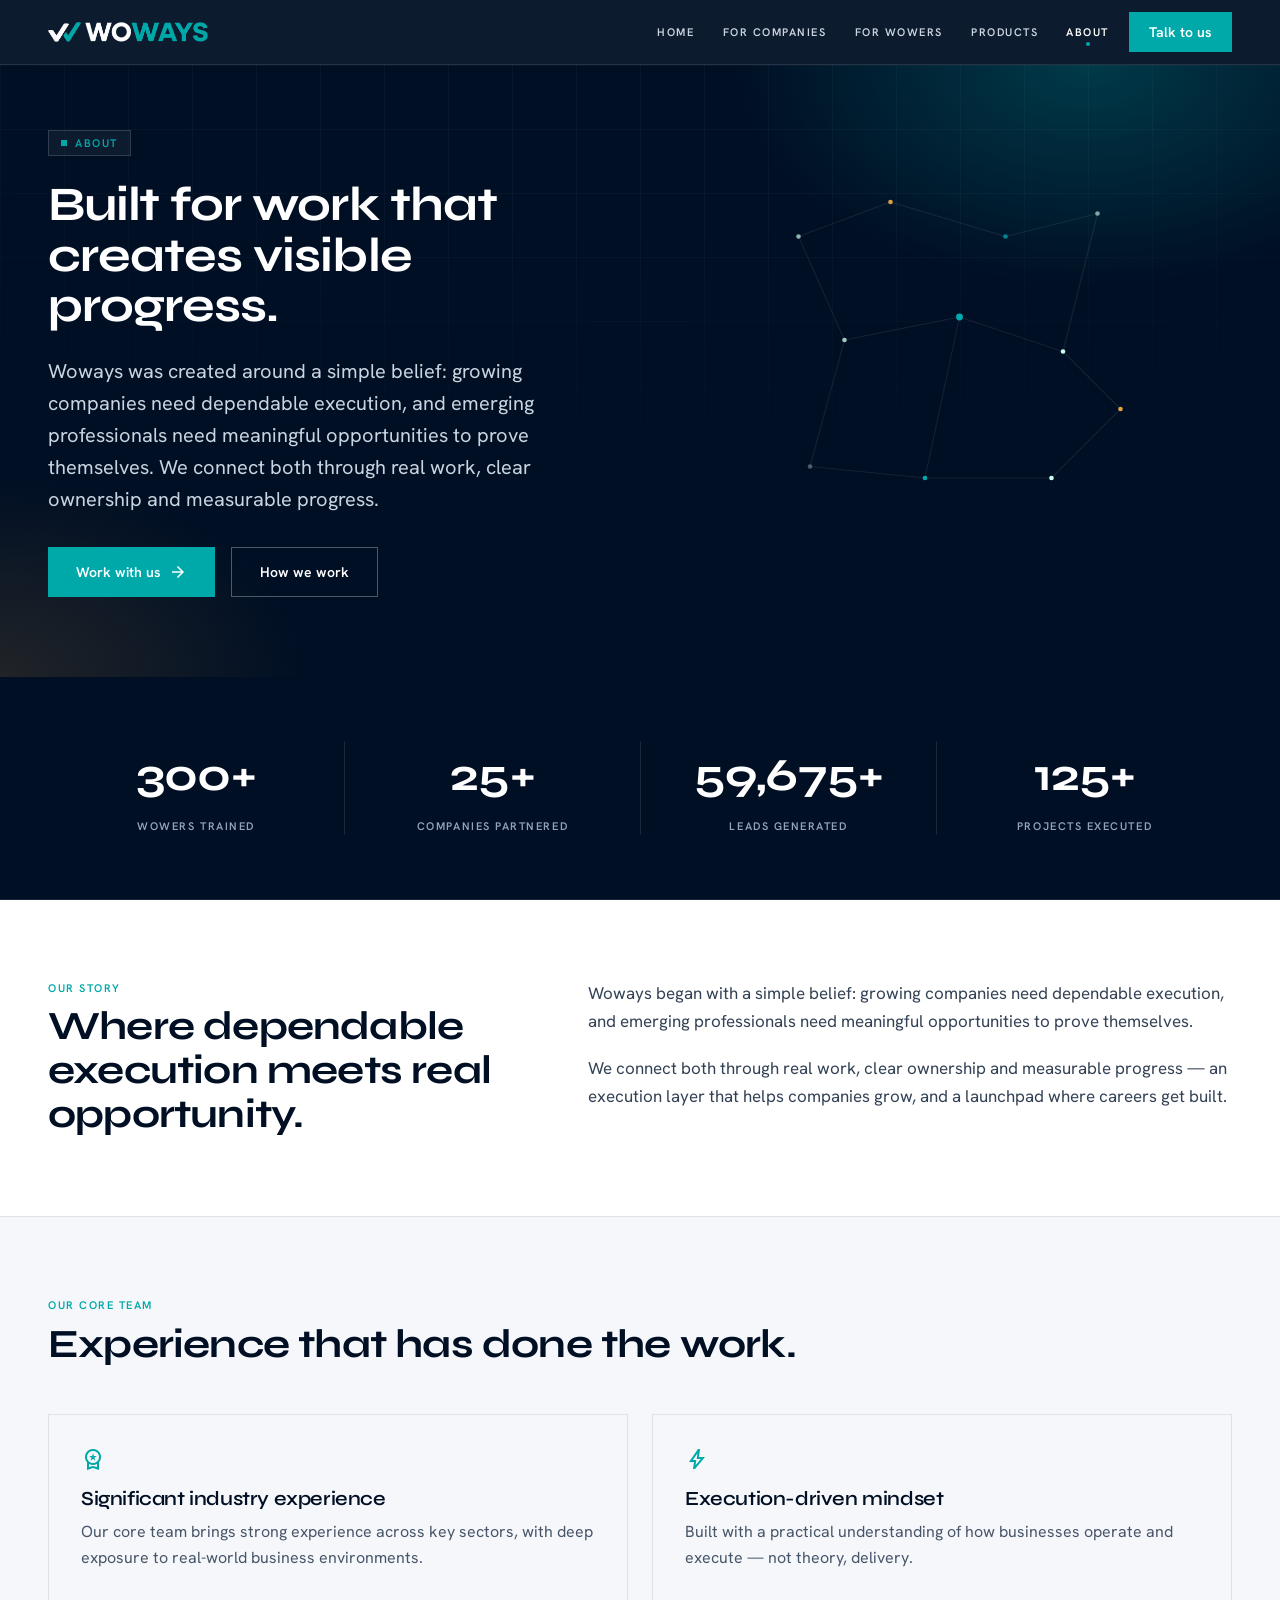
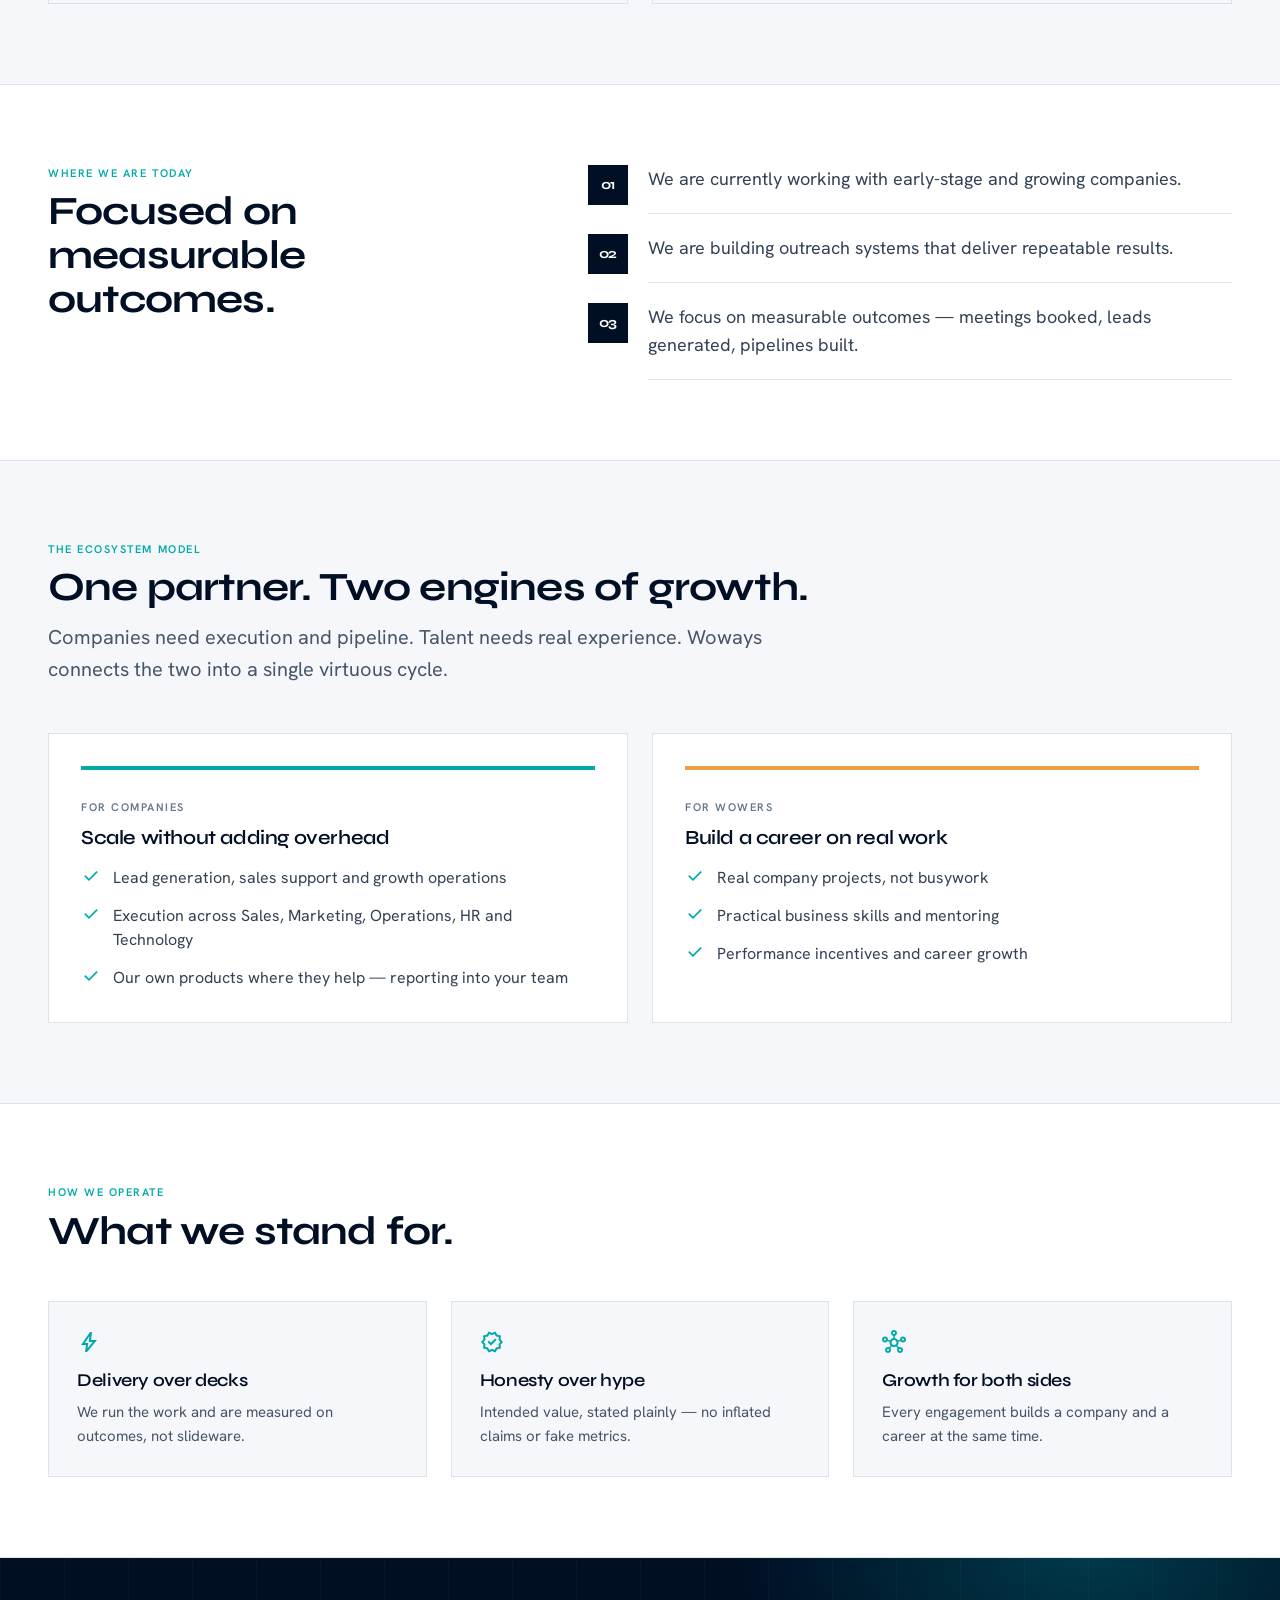
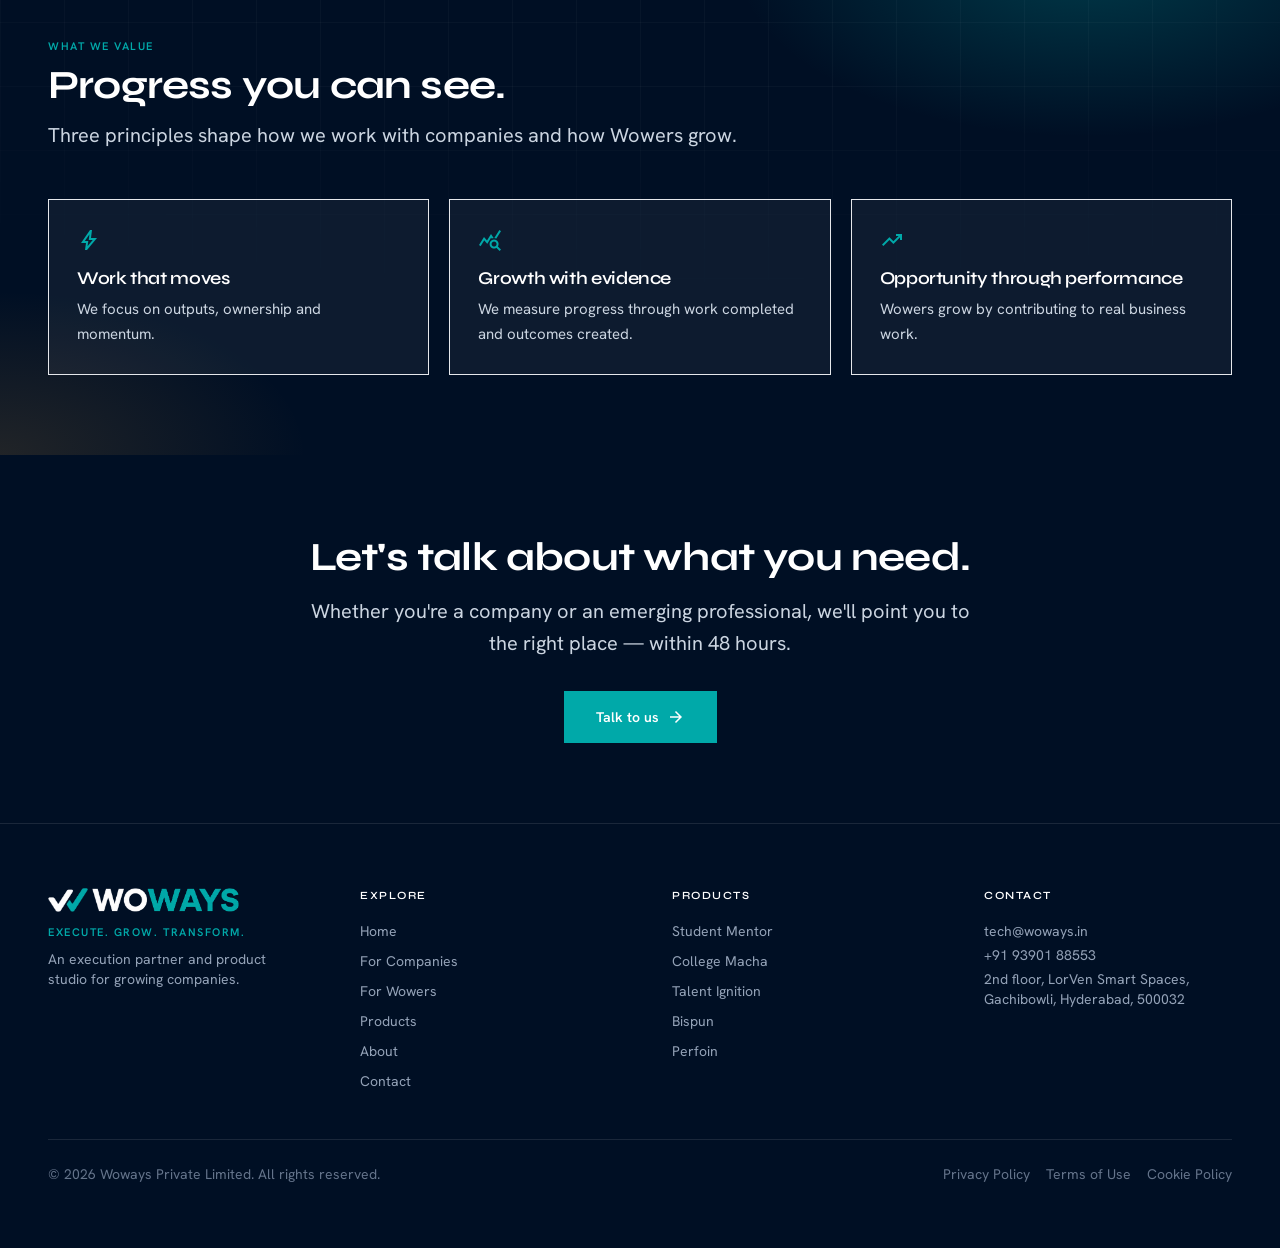
==== about.html @ ff5c5724 "Unique per-page hero visuals (GenZrix-inspired, Woways colors) Distinct abstract animated SVGs per p" ====
<!DOCTYPE html>
<html class="scroll-smooth" lang="en"><head>
<meta charset="utf-8"/>
<meta content="width=device-width, initial-scale=1.0" name="viewport"/>
<title>Woways — About</title>
<link rel="icon" href="favicon.ico" sizes="any"/>
<link rel="icon" type="image/png" sizes="32x32" href="favicon-32.png"/>
<link rel="icon" type="image/png" sizes="16x16" href="favicon-16.png"/>
<link rel="apple-touch-icon" href="apple-touch-icon.png"/>
<link href="https://fonts.googleapis.com" rel="preconnect"/>
<link crossorigin="" href="https://fonts.gstatic.com" rel="preconnect"/>
<link href="https://fonts.googleapis.com/css2?family=Hanken+Grotesk:ital,wght@0,300;0,400;0,500;0,600;0,700;1,400&family=Syne:wght@500;600;700;800&display=swap" rel="stylesheet"/>
<link href="https://fonts.googleapis.com/css2?family=Material+Symbols+Outlined:wght,FILL@100..700,0..1&display=swap" rel="stylesheet"/>
<link rel="stylesheet" href="styles.css"/>
<style>
 .material-symbols-outlined{font-variation-settings:'FILL' 0,'wght' 400,'GRAD' 0,'opsz' 24;display:inline-block;vertical-align:middle;line-height:1}
 body{font-family:"Hanken Grotesk",sans-serif;overflow-x:hidden}
 img{max-width:100%;height:auto}
 header img,footer img{max-height:2.5rem;width:auto}
 h1,h2,h3,h4,.font-display{font-family:"Syne",sans-serif;letter-spacing:-0.02em}
 .hd1{font-size:clamp(32px,4.6vw,48px);line-height:1.05;font-weight:700}
 .hd2{font-size:clamp(26px,3.6vw,40px);line-height:1.1;font-weight:700}
 .hd3{font-size:22px;line-height:1.2;font-weight:600}
 .lead{font-size:clamp(17px,2.2vw,20px);line-height:1.6}
 .cap{font-size:11px;font-weight:600;letter-spacing:.14em;text-transform:uppercase}
 :focus-visible{outline:2.5px solid #00A9A9;outline-offset:3px}
 .skip{position:absolute;left:-9999px;top:0;background:#00A9A9;color:#02201E;padding:10px 16px;font-weight:600;z-index:200}
 .skip:focus{left:0}
 /* page transition */
 @keyframes pageIn{from{opacity:0;transform:translateY(12px)}to{opacity:1;transform:none}}
 main#main{animation:pageIn .55s cubic-bezier(.2,.7,.2,1) both}
 body.is-leaving{opacity:0;transform:translateY(-8px);transition:opacity .26s ease,transform .26s ease}
 @media (prefers-reduced-motion:reduce){main#main{animation:none}body.is-leaving{opacity:1!important;transform:none!important;transition:none}}
 /* animations */
 .js-anim .reveal{opacity:0;transform:translateY(22px);transition:opacity .7s cubic-bezier(.2,.7,.2,1),transform .7s cubic-bezier(.2,.7,.2,1)}
 .js-anim .reveal.in{opacity:1;transform:none}
 .js-anim .stagger.in>*{opacity:0;transform:translateY(18px);animation:rise .6s cubic-bezier(.2,.7,.2,1) forwards}
 .js-anim .stagger.in>*:nth-child(2){animation-delay:.08s}.js-anim .stagger.in>*:nth-child(3){animation-delay:.16s}
 .js-anim .stagger.in>*:nth-child(4){animation-delay:.24s}.js-anim .stagger.in>*:nth-child(5){animation-delay:.32s}
 @keyframes rise{to{opacity:1;transform:none}}
 .herofade{opacity:0;transform:translateY(16px);animation:rise .8s cubic-bezier(.2,.7,.2,1) .05s forwards}
 .card-lift{transition:transform .2s ease,box-shadow .2s ease,border-color .2s ease}
 .card-lift:hover{transform:translateY(-4px);box-shadow:0 24px 50px -30px rgba(0,15,36,.5)}
 .arrow-move{transition:transform .16s ease}
 .grp:hover .arrow-move{transform:translateX(4px)}
 @media (prefers-reduced-motion:reduce){.reveal,.stagger>*,.herofade{opacity:1!important;transform:none!important;animation:none!important}.mascot-float{animation:none!important}}
 .mascot-float{animation:bob 4.2s ease-in-out infinite}
 @keyframes bob{0%,100%{transform:translateY(0)}50%{transform:translateY(-10px)}}
 @keyframes floaty{0%,100%{transform:translateY(0)}50%{transform:translateY(-14px)}}
 .floaty{animation:floaty 6s ease-in-out infinite}
 @media (prefers-reduced-motion:reduce){.floaty{animation:none!important}}
 .glow{background:radial-gradient(46% 60% at 85% 0%,rgba(0,169,169,.28),transparent 60%),radial-gradient(40% 55% at 0% 100%,rgba(232,163,61,.14),transparent 60%)}
 .gridlines{background-image:linear-gradient(rgba(255,255,255,.05) 1px,transparent 1px),linear-gradient(90deg,rgba(255,255,255,.05) 1px,transparent 1px);background-size:64px 64px;-webkit-mask:radial-gradient(120% 90% at 50% 0%,#000 30%,transparent 78%);mask:radial-gradient(120% 90% at 50% 0%,#000 30%,transparent 78%)}
</style>
</head><body class="bg-paperBg text-brandNavy antialiased"><a href="#main" class="skip">Skip to content</a><header class="sticky top-0 z-50 bg-brandNavy/95 backdrop-blur border-b border-white/10"><div class="max-w-[1440px] mx-auto px-6 lg:px-12 h-16 flex items-center justify-between"><a href="/" aria-label="Woways — Execute, Grow, Transform" class="flex items-center gap-1 shrink-0"><img src="logo-icon.png" alt="" class="h-5 w-auto"/><img src="logo-word.png" alt="Woways" class="h-5 w-auto"/></a><div class="flex items-center gap-5"><nav class="hidden md:flex items-center gap-5 lg:gap-7" aria-label="Primary"><a class="cap text-slate-300 hover:text-white transition-colors" href="/">Home</a><a class="cap text-slate-300 hover:text-white transition-colors" href="companies">For Companies</a><a class="cap text-slate-300 hover:text-white transition-colors" href="wowers">For Wowers</a><a class="cap text-slate-300 hover:text-white transition-colors" href="products">Products</a><a class="cap text-white transition-colors relative" href="about" aria-current="page">About<span class="absolute -bottom-1.5 left-1/2 -translate-x-1/2 w-1 h-1 rounded-full bg-brandTeal"></span></a></nav><a class="hidden sm:inline-flex items-center bg-brandTeal hover:bg-brandTealDark text-white text-sm font-semibold px-5 py-2.5 transition-colors" href="contact">Talk to us</a><button id="mbtn" class="md:hidden text-white p-2" aria-label="Open menu" aria-expanded="false"><span class="material-symbols-outlined">menu</span></button></div></div><div id="mmenu" class="hidden md:hidden bg-brandNavy border-t border-white/10"><a class="block px-6 py-3 text-slate-200 border-t border-white/10 font-display font-semibold" href="/">Home</a><a class="block px-6 py-3 text-slate-200 border-t border-white/10 font-display font-semibold" href="companies">For Companies</a><a class="block px-6 py-3 text-slate-200 border-t border-white/10 font-display font-semibold" href="wowers">For Wowers</a><a class="block px-6 py-3 text-slate-200 border-t border-white/10 font-display font-semibold" href="products">Products</a><a class="block px-6 py-3 text-slate-200 border-t border-white/10 font-display font-semibold" href="about">About</a><div class="p-4 border-t border-white/10"><a class="block text-center bg-brandTeal hover:bg-brandTealDark text-white text-sm font-semibold px-6 py-3 transition-colors" href="contact">Talk to us</a></div></div></header><main id="main" tabindex="-1"><section class="relative bg-brandNavy text-white overflow-hidden"><div class="absolute inset-0 glow pointer-events-none"></div><div class="absolute inset-0 gridlines opacity-60 pointer-events-none"></div><div class="relative max-w-[1440px] mx-auto px-6 lg:px-12 pt-12 lg:pt-16 pb-14 lg:pb-20 grid lg:grid-cols-2 gap-12 items-center"><div class="max-w-2xl herofade"><div class="inline-flex items-center gap-2 px-3 py-1 bg-white/5 border border-white/15 text-brandTeal cap mb-6"><span class="w-1.5 h-1.5 bg-brandTeal inline-block"></span> About</div><h1 class="hd1 text-white mb-6">Built for work that creates visible progress.</h1><p class="lead text-slate-300 mb-8">Woways was created around a simple belief: growing companies need dependable execution, and emerging professionals need meaningful opportunities to prove themselves. We connect both through real work, clear ownership and measurable progress.</p><div class="flex flex-wrap gap-4"><a class="bg-brandTeal hover:bg-brandTealDark text-white text-sm font-semibold px-7 py-3.5 transition-colors inline-flex items-center gap-2" href="contact">Work with us <span class="material-symbols-outlined text-[18px]" aria-hidden="true">arrow_forward</span></a><a class="border border-white/30 hover:border-white hover:bg-white/5 text-white text-sm font-semibold px-7 py-3.5 transition-colors" href="#ecosystem">How we work</a></div></div><div class="hidden lg:flex items-center justify-center herofade" style="animation-delay:.18s"><svg viewBox="0 0 400 400" class="w-full max-w-[460px] mx-auto" role="img" aria-label="A connected ecosystem"><defs><filter id="vg" x="-50%" y="-50%" width="200%" height="200%"><feGaussianBlur stdDeviation="6" result="b"/><feMerge><feMergeNode in="b"/><feMergeNode in="SourceGraphic"/></feMerge></filter><radialGradient id="vc" cx="50%" cy="50%" r="50%"><stop offset="0%" stop-color="#00A9A9" stop-opacity=".9"/><stop offset="100%" stop-color="#00A9A9" stop-opacity="0"/></radialGradient></defs><line x1="70" y1="90" x2="150" y2="60" stroke="rgba(255,255,255,.08)" stroke-width="1"/><line x1="150" y1="60" x2="250" y2="90" stroke="rgba(255,255,255,.08)" stroke-width="1"/><line x1="250" y1="90" x2="330" y2="70" stroke="rgba(255,255,255,.08)" stroke-width="1"/><line x1="70" y1="90" x2="110" y2="180" stroke="rgba(255,255,255,.08)" stroke-width="1"/><line x1="110" y1="180" x2="210" y2="160" stroke="rgba(255,255,255,.08)" stroke-width="1"/><line x1="210" y1="160" x2="300" y2="190" stroke="rgba(255,255,255,.08)" stroke-width="1"/><line x1="300" y1="190" x2="330" y2="70" stroke="rgba(255,255,255,.08)" stroke-width="1"/><line x1="110" y1="180" x2="80" y2="290" stroke="rgba(255,255,255,.08)" stroke-width="1"/><line x1="80" y1="290" x2="180" y2="300" stroke="rgba(255,255,255,.08)" stroke-width="1"/><line x1="180" y1="300" x2="290" y2="300" stroke="rgba(255,255,255,.08)" stroke-width="1"/><line x1="290" y1="300" x2="350" y2="240" stroke="rgba(255,255,255,.08)" stroke-width="1"/><line x1="210" y1="160" x2="180" y2="300" stroke="rgba(255,255,255,.08)" stroke-width="1"/><line x1="300" y1="190" x2="350" y2="240" stroke="rgba(255,255,255,.08)" stroke-width="1"/><circle cx="70" cy="90" r="2" fill="#cfe"><animate attributeName="opacity" values=".3;1;.3" dur="3s" begin="0.0s" repeatCount="indefinite"/></circle><circle cx="150" cy="60" r="2" fill="#E8A33D"><animate attributeName="opacity" values=".3;1;.3" dur="4s" begin="0.3s" repeatCount="indefinite"/></circle><circle cx="250" cy="90" r="2" fill="#00A9A9"><animate attributeName="opacity" values=".3;1;.3" dur="5s" begin="0.6s" repeatCount="indefinite"/></circle><circle cx="330" cy="70" r="2" fill="#cfe"><animate attributeName="opacity" values=".3;1;.3" dur="6s" begin="0.8999999999999999s" repeatCount="indefinite"/></circle><circle cx="110" cy="180" r="2" fill="#cfe"><animate attributeName="opacity" values=".3;1;.3" dur="3s" begin="1.2s" repeatCount="indefinite"/></circle><circle cx="210" cy="160" r="3" fill="#00A9A9"><animate attributeName="opacity" values=".3;1;.3" dur="4s" begin="1.5s" repeatCount="indefinite"/></circle><circle cx="300" cy="190" r="2" fill="#cfe"><animate attributeName="opacity" values=".3;1;.3" dur="5s" begin="1.7999999999999998s" repeatCount="indefinite"/></circle><circle cx="80" cy="290" r="2" fill="#cfe"><animate attributeName="opacity" values=".3;1;.3" dur="6s" begin="2.1s" repeatCount="indefinite"/></circle><circle cx="180" cy="300" r="2" fill="#00A9A9"><animate attributeName="opacity" values=".3;1;.3" dur="3s" begin="2.4s" repeatCount="indefinite"/></circle><circle cx="290" cy="300" r="2" fill="#cfe"><animate attributeName="opacity" values=".3;1;.3" dur="4s" begin="2.6999999999999997s" repeatCount="indefinite"/></circle><circle cx="350" cy="240" r="2" fill="#E8A33D"><animate attributeName="opacity" values=".3;1;.3" dur="5s" begin="3.0s" repeatCount="indefinite"/></circle></svg></div></div></section><section class="bg-brandNavy py-14 lg:py-16 border-b border-white/10"><div class="max-w-[1440px] mx-auto px-6 lg:px-12"><div class="grid grid-cols-2 md:grid-cols-4 gap-y-8 reveal"><div class="text-center px-2 "><div class="font-display font-bold text-white" style="font-size:clamp(30px,4.6vw,46px);letter-spacing:-0.02em"><span class="countup" data-to="300">300</span>+</div><div class="cap text-slate-400 mt-2">Wowers trained</div></div><div class="text-center px-2 md:border-l md:border-white/10"><div class="font-display font-bold text-white" style="font-size:clamp(30px,4.6vw,46px);letter-spacing:-0.02em"><span class="countup" data-to="25">25</span>+</div><div class="cap text-slate-400 mt-2">Companies partnered</div></div><div class="text-center px-2 md:border-l md:border-white/10"><div class="font-display font-bold text-white" style="font-size:clamp(30px,4.6vw,46px);letter-spacing:-0.02em"><span class="countup" data-to="59675">59,675</span>+</div><div class="cap text-slate-400 mt-2">Leads generated</div></div><div class="text-center px-2 md:border-l md:border-white/10"><div class="font-display font-bold text-white" style="font-size:clamp(30px,4.6vw,46px);letter-spacing:-0.02em"><span class="countup" data-to="125">125</span>+</div><div class="cap text-slate-400 mt-2">Projects executed</div></div></div></div></section><section class="bg-white py-16 lg:py-20 border-b border-borderLine"><div class="max-w-[1440px] mx-auto px-6 lg:px-12 grid lg:grid-cols-[0.85fr_1.15fr] gap-10 lg:gap-16 items-start"><div class="reveal"><span class="cap text-brandTeal block mb-2">Our story</span><h2 class="hd2 text-brandNavy">Where dependable execution meets real opportunity.</h2></div><div class="reveal space-y-5 text-[17px] text-slate-700 leading-relaxed"><p>Woways began with a simple belief: growing companies need dependable execution, and emerging professionals need meaningful opportunities to prove themselves.</p><p>We connect both through real work, clear ownership and measurable progress — an execution layer that helps companies grow, and a launchpad where careers get built.</p></div></div></section><section class="bg-paperBg py-16 lg:py-20 border-b border-borderLine"><div class="max-w-[1440px] mx-auto px-6 lg:px-12"><div class="max-w-3xl mb-12 reveal"><span class="cap text-brandTeal block mb-2">Our core team</span><h2 class="hd2 text-brandNavy mb-3">Experience that has done the work.</h2><p class="lead text-slate-600"></p></div><div class="grid grid-cols-1 md:grid-cols-2 gap-6 stagger reveal"><div class="bg-paperBg border border-borderLine p-8 card-lift"><span class="material-symbols-outlined text-brandTeal mb-4 block" aria-hidden="true">workspace_premium</span><h3 class="hd3 text-brandNavy mb-2" style="font-size:20px">Significant industry experience</h3><p class="text-slate-600 leading-relaxed">Our core team brings strong experience across key sectors, with deep exposure to real-world business environments.</p></div><div class="bg-paperBg border border-borderLine p-8 card-lift"><span class="material-symbols-outlined text-brandTeal mb-4 block" aria-hidden="true">bolt</span><h3 class="hd3 text-brandNavy mb-2" style="font-size:20px">Execution-driven mindset</h3><p class="text-slate-600 leading-relaxed">Built with a practical understanding of how businesses operate and execute — not theory, delivery.</p></div></div></div></section><section class="bg-white py-16 lg:py-20 border-b border-borderLine"><div class="max-w-[1440px] mx-auto px-6 lg:px-12 grid lg:grid-cols-[0.85fr_1.15fr] gap-10 lg:gap-16 items-start"><div class="reveal"><span class="cap text-brandTeal block mb-2">Where we are today</span><h2 class="hd2 text-brandNavy">Focused on measurable outcomes.</h2></div><div><div class="max-w-3xl space-y-5"><div class="flex gap-5 reveal"><div class="shrink-0 w-10 h-10 bg-brandNavy text-white grid place-items-center font-display font-bold text-sm">01</div><div class="pb-5 border-b border-borderLine flex-1 self-center"><p class="text-slate-700 text-lg">We are currently working with early-stage and growing companies.</p></div></div><div class="flex gap-5 reveal"><div class="shrink-0 w-10 h-10 bg-brandNavy text-white grid place-items-center font-display font-bold text-sm">02</div><div class="pb-5 border-b border-borderLine flex-1 self-center"><p class="text-slate-700 text-lg">We are building outreach systems that deliver repeatable results.</p></div></div><div class="flex gap-5 reveal"><div class="shrink-0 w-10 h-10 bg-brandNavy text-white grid place-items-center font-display font-bold text-sm">03</div><div class="pb-5 border-b border-borderLine flex-1 self-center"><p class="text-slate-700 text-lg">We focus on measurable outcomes — meetings booked, leads generated, pipelines built.</p></div></div></div></div></div></section><section class="bg-paperBg py-16 lg:py-20 border-b border-borderLine" id="ecosystem"><div class="max-w-[1440px] mx-auto px-6 lg:px-12"><div class="max-w-3xl mb-12 reveal"><span class="cap text-brandTeal block mb-2">The ecosystem model</span><h2 class="hd2 text-brandNavy mb-3">One partner. Two engines of growth.</h2><p class="lead text-slate-600">Companies need execution and pipeline. Talent needs real experience. Woways connects the two into a single virtuous cycle.</p></div><div class="grid grid-cols-1 md:grid-cols-2 gap-6 reveal"><div class="bg-white border border-borderLine p-8"><div class="w-full h-1 bg-brandTeal mb-6"></div><span class="cap text-slate-500">For companies</span><h3 class="hd3 text-brandNavy mt-2 mb-4" style="font-size:20px">Scale without adding overhead</h3><ul class="space-y-3.5"><li class="flex items-start gap-3 text-slate-700"><span class="material-symbols-outlined text-brandTeal text-[20px] shrink-0" aria-hidden="true">check</span><span>Lead generation, sales support and growth operations</span></li><li class="flex items-start gap-3 text-slate-700"><span class="material-symbols-outlined text-brandTeal text-[20px] shrink-0" aria-hidden="true">check</span><span>Execution across Sales, Marketing, Operations, HR and Technology</span></li><li class="flex items-start gap-3 text-slate-700"><span class="material-symbols-outlined text-brandTeal text-[20px] shrink-0" aria-hidden="true">check</span><span>Our own products where they help — reporting into your team</span></li></ul></div><div class="bg-white border border-borderLine p-8"><div class="w-full h-1 bg-brandOrange mb-6"></div><span class="cap text-slate-500">For Wowers</span><h3 class="hd3 text-brandNavy mt-2 mb-4" style="font-size:20px">Build a career on real work</h3><ul class="space-y-3.5"><li class="flex items-start gap-3 text-slate-700"><span class="material-symbols-outlined text-brandTeal text-[20px] shrink-0" aria-hidden="true">check</span><span>Real company projects, not busywork</span></li><li class="flex items-start gap-3 text-slate-700"><span class="material-symbols-outlined text-brandTeal text-[20px] shrink-0" aria-hidden="true">check</span><span>Practical business skills and mentoring</span></li><li class="flex items-start gap-3 text-slate-700"><span class="material-symbols-outlined text-brandTeal text-[20px] shrink-0" aria-hidden="true">check</span><span>Performance incentives and career growth</span></li></ul></div></div></div></section><section class="bg-white py-16 lg:py-20 border-b border-borderLine"><div class="max-w-[1440px] mx-auto px-6 lg:px-12"><div class="max-w-3xl mb-12 reveal"><span class="cap text-brandTeal block mb-2">How we operate</span><h2 class="hd2 text-brandNavy mb-3">What we stand for.</h2><p class="lead text-slate-600"></p></div><div class="grid grid-cols-1 md:grid-cols-3 gap-6 stagger reveal"><div class="bg-paperBg border border-borderLine p-7 card-lift"><span class="material-symbols-outlined text-brandTeal mb-4 block" aria-hidden="true">bolt</span><h3 class="hd3 text-brandNavy mb-2" style="font-size:18px">Delivery over decks</h3><p class="text-[15px] leading-relaxed text-slate-600">We run the work and are measured on outcomes, not slideware.</p></div><div class="bg-paperBg border border-borderLine p-7 card-lift"><span class="material-symbols-outlined text-brandTeal mb-4 block" aria-hidden="true">verified</span><h3 class="hd3 text-brandNavy mb-2" style="font-size:18px">Honesty over hype</h3><p class="text-[15px] leading-relaxed text-slate-600">Intended value, stated plainly — no inflated claims or fake metrics.</p></div><div class="bg-paperBg border border-borderLine p-7 card-lift"><span class="material-symbols-outlined text-brandTeal mb-4 block" aria-hidden="true">hub</span><h3 class="hd3 text-brandNavy mb-2" style="font-size:18px">Growth for both sides</h3><p class="text-[15px] leading-relaxed text-slate-600">Every engagement builds a company and a career at the same time.</p></div></div></div></section><section class="relative bg-brandNavy text-white overflow-hidden"><div class="absolute inset-0 glow pointer-events-none"></div><div class="absolute inset-0 gridlines opacity-60 pointer-events-none"></div><div class="relative max-w-[1440px] mx-auto px-6 lg:px-12 py-16 lg:py-20"><div class="max-w-3xl mb-12 reveal"><span class="cap text-brandTeal block mb-2">What we value</span><h2 class="hd2 text-white mb-3">Progress you can see.</h2><p class="lead text-slate-300">Three principles shape how we work with companies and how Wowers grow.</p></div><div class="grid grid-cols-1 md:grid-cols-3 gap-5 stagger reveal"><div class="border border-white/12 bg-white/5 p-7 card-lift"><span class="material-symbols-outlined text-brandTeal mb-4 block" aria-hidden="true">bolt</span><h3 class="hd3 text-white mb-2" style="font-size:18px">Work that moves</h3><p class="text-[15px] leading-relaxed text-slate-300">We focus on outputs, ownership and momentum.</p></div><div class="border border-white/12 bg-white/5 p-7 card-lift"><span class="material-symbols-outlined text-brandTeal mb-4 block" aria-hidden="true">query_stats</span><h3 class="hd3 text-white mb-2" style="font-size:18px">Growth with evidence</h3><p class="text-[15px] leading-relaxed text-slate-300">We measure progress through work completed and outcomes created.</p></div><div class="border border-white/12 bg-white/5 p-7 card-lift"><span class="material-symbols-outlined text-brandTeal mb-4 block" aria-hidden="true">trending_up</span><h3 class="hd3 text-white mb-2" style="font-size:18px">Opportunity through performance</h3><p class="text-[15px] leading-relaxed text-slate-300">Wowers grow by contributing to real business work.</p></div></div></div></section><section class="bg-brandNavy text-white py-20"><div class="max-w-[1440px] mx-auto px-6 lg:px-12 text-center reveal"><h2 class="hd2 text-white mb-4">Let's talk about what you need.</h2><p class="lead text-slate-300 max-w-2xl mx-auto mb-8">Whether you're a company or an emerging professional, we'll point you to the right place — within 48 hours.</p><a class="inline-flex items-center gap-2 bg-brandTeal hover:bg-brandTealDark text-white text-sm font-semibold px-8 py-4 transition-colors" href="contact">Talk to us <span class="material-symbols-outlined text-[18px]" aria-hidden="true">arrow_forward</span></a></div></section></main><footer class="bg-brandNavy text-slate-400 py-16 border-t border-white/10"><div class="max-w-[1440px] mx-auto px-6 lg:px-12"><div class="grid grid-cols-2 md:grid-cols-4 gap-x-8 lg:gap-x-16 gap-y-10 pb-12 border-b border-white/10"><div class="col-span-2 md:col-span-1"><div class="flex items-center gap-1 mb-3"><img src="logo-icon.png" alt="" class="h-6 w-auto"/><img src="logo-word.png" alt="Woways" class="h-6 w-auto"/></div><p class="cap text-brandTeal mb-2">Execute. Grow. Transform.</p><p class="text-sm max-w-[30ch]">An execution partner and product studio for growing companies.</p></div><div><h4 class="cap text-white mb-4">Explore</h4><ul class="space-y-2.5 text-sm"><li><a class="hover:text-white transition-colors" href="/">Home</a></li><li><a class="hover:text-white transition-colors" href="companies">For Companies</a></li><li><a class="hover:text-white transition-colors" href="wowers">For Wowers</a></li><li><a class="hover:text-white transition-colors" href="products">Products</a></li><li><a class="hover:text-white transition-colors" href="about">About</a></li><li><a class="hover:text-white transition-colors" href="contact">Contact</a></li></ul></div><div><h4 class="cap text-white mb-4">Products</h4><ul class="space-y-2.5 text-sm"><li><a class="hover:text-white transition-colors" href="https://studentmentor.co.in" target="_blank" rel="noopener noreferrer">Student Mentor</a></li><li><a class="hover:text-white transition-colors" href="https://collegemacha.com" target="_blank" rel="noopener noreferrer">College Macha</a></li><li><a class="hover:text-white transition-colors" href="https://talentignition.in" target="_blank" rel="noopener noreferrer">Talent Ignition</a></li><li><a class="hover:text-white transition-colors" href="https://bispun.com" target="_blank" rel="noopener noreferrer">Bispun</a></li><li><a class="hover:text-white transition-colors" href="https://woways-site.vercel.app" target="_blank" rel="noopener noreferrer">Perfoin</a></li></ul></div><div><h4 class="cap text-white mb-4">Contact</h4><p class="text-sm mb-1"><a class="hover:text-white transition-colors" href="mailto:tech@woways.in">tech@woways.in</a></p><p class="text-sm mb-1"><a class="hover:text-white transition-colors" href="tel:+919390188553">+91 93901 88553</a></p><p class="text-sm">2nd floor, LorVen Smart Spaces,<br/>Gachibowli, Hyderabad, 500032</p></div></div><div class="pt-6 text-sm text-slate-500 flex flex-wrap justify-between gap-3"><span>&copy; 2026 Woways Private Limited. All rights reserved.</span><span class="flex flex-wrap gap-x-4 gap-y-1"><a class="hover:text-white transition-colors" href="privacy">Privacy Policy</a><a class="hover:text-white transition-colors" href="terms">Terms of Use</a><a class="hover:text-white transition-colors" href="cookies">Cookie Policy</a></span></div></div></footer><script>(function(){var b=document.getElementById("mbtn"),m=document.getElementById("mmenu");if(b)b.addEventListener("click",function(){var o=m.classList.toggle("hidden");b.setAttribute("aria-expanded",String(!o));});})();(function(){var els=document.querySelectorAll(".reveal,.stagger");if(matchMedia("(prefers-reduced-motion: reduce)").matches||!("IntersectionObserver" in window))return;document.documentElement.classList.add("js-anim");var io=new IntersectionObserver(function(es){es.forEach(function(e){if(e.isIntersecting){e.target.classList.add("in");io.unobserve(e.target);}});},{threshold:.12,rootMargin:"0px 0px -6% 0px"});els.forEach(function(e){io.observe(e);});setTimeout(function(){els.forEach(function(e){e.classList.add("in");});},1600);})();(function(){var els=document.querySelectorAll(".countup");if(!els.length)return;var fmt=function(n){return n.toLocaleString("en-IN");};var run=function(el){var to=parseInt(el.getAttribute("data-to"),10)||0,st=null,d=1400;setTimeout(function(){el.textContent=fmt(to);},d+500);if(matchMedia("(prefers-reduced-motion: reduce)").matches||!window.requestAnimationFrame){el.textContent=fmt(to);return;}el.textContent="0";function step(t){if(!st)st=t;var p=Math.min((t-st)/d,1);el.textContent=fmt(Math.floor((1-Math.pow(1-p,3))*to));if(p<1)requestAnimationFrame(step);}requestAnimationFrame(step);};if("IntersectionObserver" in window){var io=new IntersectionObserver(function(es){es.forEach(function(e){if(e.isIntersecting){run(e.target);io.unobserve(e.target);}});},{threshold:.4});els.forEach(function(e){io.observe(e);});}else{els.forEach(run);}})();(function(){document.querySelectorAll("form.w3form").forEach(function(f){f.addEventListener("submit",function(e){e.preventDefault();var ok=f.querySelector(".form-ok"),err=f.querySelector(".form-err"),btn=f.querySelector("button[type=submit]"),lbl=btn?btn.textContent:"";if(err)err.classList.add("hidden");if(ok)ok.classList.add("hidden");var obj={};new FormData(f).forEach(function(v,k){obj[k]=v;});if(btn){btn.disabled=true;btn.textContent="Sending\u2026";}fetch("/api/submit",{method:"POST",headers:{"Content-Type":"application/json",Accept:"application/json"},body:JSON.stringify(obj)}).then(function(r){return r.json();}).then(function(j){if(j.success){f.reset();if(ok){ok.classList.remove("hidden");ok.scrollIntoView({block:"center",behavior:"smooth"});}}else{if(err){err.textContent=(j&&j.message)||"Something went wrong. Please email tech@woways.in.";err.classList.remove("hidden");}}}).catch(function(){if(err){err.textContent="Network error. Please email tech@woways.in.";err.classList.remove("hidden");}}).finally(function(){if(btn){btn.disabled=false;btn.textContent=lbl;}});});});})();(function(){if(matchMedia("(prefers-reduced-motion: reduce)").matches)return;document.addEventListener("click",function(e){if(e.defaultPrevented||e.button!==0||e.metaKey||e.ctrlKey||e.shiftKey||e.altKey)return;var a=e.target.closest&&e.target.closest("a");if(!a)return;if(a.target==="_blank"||a.hasAttribute("download"))return;var href=a.getAttribute("href")||"";if(!href||href.charAt(0)==="#"||/^(mailto:|tel:)/.test(href))return;var url;try{url=new URL(a.href,location.href);}catch(_){return;}if(url.origin!==location.origin)return;if(url.pathname===location.pathname){return;}e.preventDefault();document.body.classList.add("is-leaving");setTimeout(function(){location.href=a.href;},230);setTimeout(function(){document.body.classList.remove("is-leaving");},2500);});window.addEventListener("pageshow",function(ev){if(ev.persisted)document.body.classList.remove("is-leaving");});})();</script></body></html>
---- styles.css ----
*,:after,:before{--tw-border-spacing-x:0;--tw-border-spacing-y:0;--tw-translate-x:0;--tw-translate-y:0;--tw-rotate:0;--tw-skew-x:0;--tw-skew-y:0;--tw-scale-x:1;--tw-scale-y:1;--tw-pan-x: ;--tw-pan-y: ;--tw-pinch-zoom: ;--tw-scroll-snap-strictness:proximity;--tw-gradient-from-position: ;--tw-gradient-via-position: ;--tw-gradient-to-position: ;--tw-ordinal: ;--tw-slashed-zero: ;--tw-numeric-figure: ;--tw-numeric-spacing: ;--tw-numeric-fraction: ;--tw-ring-inset: ;--tw-ring-offset-width:0px;--tw-ring-offset-color:#fff;--tw-ring-color:rgba(59,130,246,.5);--tw-ring-offset-shadow:0 0 #0000;--tw-ring-shadow:0 0 #0000;--tw-shadow:0 0 #0000;--tw-shadow-colored:0 0 #0000;--tw-blur: ;--tw-brightness: ;--tw-contrast: ;--tw-grayscale: ;--tw-hue-rotate: ;--tw-invert: ;--tw-saturate: ;--tw-sepia: ;--tw-drop-shadow: ;--tw-backdrop-blur: ;--tw-backdrop-brightness: ;--tw-backdrop-contrast: ;--tw-backdrop-grayscale: ;--tw-backdrop-hue-rotate: ;--tw-backdrop-invert: ;--tw-backdrop-opacity: ;--tw-backdrop-saturate: ;--tw-backdrop-sepia: ;--tw-contain-size: ;--tw-contain-layout: ;--tw-contain-paint: ;--tw-contain-style: }::backdrop{--tw-border-spacing-x:0;--tw-border-spacing-y:0;--tw-translate-x:0;--tw-translate-y:0;--tw-rotate:0;--tw-skew-x:0;--tw-skew-y:0;--tw-scale-x:1;--tw-scale-y:1;--tw-pan-x: ;--tw-pan-y: ;--tw-pinch-zoom: ;--tw-scroll-snap-strictness:proximity;--tw-gradient-from-position: ;--tw-gradient-via-position: ;--tw-gradient-to-position: ;--tw-ordinal: ;--tw-slashed-zero: ;--tw-numeric-figure: ;--tw-numeric-spacing: ;--tw-numeric-fraction: ;--tw-ring-inset: ;--tw-ring-offset-width:0px;--tw-ring-offset-color:#fff;--tw-ring-color:rgba(59,130,246,.5);--tw-ring-offset-shadow:0 0 #0000;--tw-ring-shadow:0 0 #0000;--tw-shadow:0 0 #0000;--tw-shadow-colored:0 0 #0000;--tw-blur: ;--tw-brightness: ;--tw-contrast: ;--tw-grayscale: ;--tw-hue-rotate: ;--tw-invert: ;--tw-saturate: ;--tw-sepia: ;--tw-drop-shadow: ;--tw-backdrop-blur: ;--tw-backdrop-brightness: ;--tw-backdrop-contrast: ;--tw-backdrop-grayscale: ;--tw-backdrop-hue-rotate: ;--tw-backdrop-invert: ;--tw-backdrop-opacity: ;--tw-backdrop-saturate: ;--tw-backdrop-sepia: ;--tw-contain-size: ;--tw-contain-layout: ;--tw-contain-paint: ;--tw-contain-style: }/*! tailwindcss v3.4.17 | MIT License | https://tailwindcss.com*/*,:after,:before{border:0 solid #e5e7eb;box-sizing:border-box}:after,:before{--tw-content:""}:host,html{line-height:1.5;-webkit-text-size-adjust:100%;font-family:ui-sans-serif,system-ui,sans-serif,Apple Color Emoji,Segoe UI Emoji,Segoe UI Symbol,Noto Color Emoji;font-feature-settings:normal;font-variation-settings:normal;-moz-tab-size:4;-o-tab-size:4;tab-size:4;-webkit-tap-highlight-color:transparent}body{line-height:inherit;margin:0}hr{border-top-width:1px;color:inherit;height:0}abbr:where([title]){-webkit-text-decoration:underline dotted;text-decoration:underline dotted}h1,h2,h3,h4,h5,h6{font-size:inherit;font-weight:inherit}a{color:inherit;text-decoration:inherit}b,strong{font-weight:bolder}code,kbd,pre,samp{font-family:ui-monospace,SFMono-Regular,Menlo,Monaco,Consolas,Liberation Mono,Courier New,monospace;font-feature-settings:normal;font-size:1em;font-variation-settings:normal}small{font-size:80%}sub,sup{font-size:75%;line-height:0;position:relative;vertical-align:baseline}sub{bottom:-.25em}sup{top:-.5em}table{border-collapse:collapse;border-color:inherit;text-indent:0}button,input,optgroup,select,textarea{color:inherit;font-family:inherit;font-feature-settings:inherit;font-size:100%;font-variation-settings:inherit;font-weight:inherit;letter-spacing:inherit;line-height:inherit;margin:0;padding:0}button,select{text-transform:none}button,input:where([type=button]),input:where([type=reset]),input:where([type=submit]){-webkit-appearance:button;background-color:transparent;background-image:none}:-moz-focusring{outline:auto}:-moz-ui-invalid{box-shadow:none}progress{vertical-align:baseline}::-webkit-inner-spin-button,::-webkit-outer-spin-button{height:auto}[type=search]{-webkit-appearance:textfield;outline-offset:-2px}::-webkit-search-decoration{-webkit-appearance:none}::-webkit-file-upload-button{-webkit-appearance:button;font:inherit}summary{display:list-item}blockquote,dd,dl,figure,h1,h2,h3,h4,h5,h6,hr,p,pre{margin:0}fieldset{margin:0}fieldset,legend{padding:0}menu,ol,ul{list-style:none;margin:0;padding:0}dialog{padding:0}textarea{resize:vertical}input::-moz-placeholder,textarea::-moz-placeholder{color:#9ca3af;opacity:1}input::placeholder,textarea::placeholder{color:#9ca3af;opacity:1}[role=button],button{cursor:pointer}:disabled{cursor:default}audio,canvas,embed,iframe,img,object,svg,video{display:block;vertical-align:middle}img,video{height:auto;max-width:100%}[hidden]:where(:not([hidden=until-found])){display:none}[multiple],[type=date],[type=datetime-local],[type=email],[type=month],[type=number],[type=password],[type=search],[type=tel],[type=text],[type=time],[type=url],[type=week],input:where(:not([type])),select,textarea{-webkit-appearance:none;-moz-appearance:none;appearance:none;background-color:#fff;border-color:#6b7280;border-radius:0;border-width:1px;font-size:1rem;line-height:1.5rem;padding:.5rem .75rem;--tw-shadow:0 0 #0000}[multiple]:focus,[type=date]:focus,[type=datetime-local]:focus,[type=email]:focus,[type=month]:focus,[type=number]:focus,[type=password]:focus,[type=search]:focus,[type=tel]:focus,[type=text]:focus,[type=time]:focus,[type=url]:focus,[type=week]:focus,input:where(:not([type])):focus,select:focus,textarea:focus{outline:2px solid transparent;outline-offset:2px;--tw-ring-inset:var(--tw-empty,/*!*/ /*!*/);--tw-ring-offset-width:0px;--tw-ring-offset-color:#fff;--tw-ring-color:#2563eb;--tw-ring-offset-shadow:var(--tw-ring-inset) 0 0 0 var(--tw-ring-offset-width) var(--tw-ring-offset-color);--tw-ring-shadow:var(--tw-ring-inset) 0 0 0 calc(1px + var(--tw-ring-offset-width)) var(--tw-ring-color);border-color:#2563eb;box-shadow:var(--tw-ring-offset-shadow),var(--tw-ring-shadow),var(--tw-shadow)}input::-moz-placeholder,textarea::-moz-placeholder{color:#6b7280;opacity:1}input::placeholder,textarea::placeholder{color:#6b7280;opacity:1}::-webkit-datetime-edit-fields-wrapper{padding:0}::-webkit-date-and-time-value{min-height:1.5em;text-align:inherit}::-webkit-datetime-edit{display:inline-flex}::-webkit-datetime-edit,::-webkit-datetime-edit-day-field,::-webkit-datetime-edit-hour-field,::-webkit-datetime-edit-meridiem-field,::-webkit-datetime-edit-millisecond-field,::-webkit-datetime-edit-minute-field,::-webkit-datetime-edit-month-field,::-webkit-datetime-edit-second-field,::-webkit-datetime-edit-year-field{padding-bottom:0;padding-top:0}select{background-image:url("data:image/svg+xml;charset=utf-8,%3Csvg xmlns='http://www.w3.org/2000/svg' fill='none' viewBox='0 0 20 20'%3E%3Cpath stroke='%236b7280' stroke-linecap='round' stroke-linejoin='round' stroke-width='1.5' d='m6 8 4 4 4-4'/%3E%3C/svg%3E");background-position:right .5rem center;background-repeat:no-repeat;background-size:1.5em 1.5em;padding-right:2.5rem;-webkit-print-color-adjust:exact;print-color-adjust:exact}[multiple],[size]:where(select:not([size="1"])){background-image:none;background-position:0 0;background-repeat:unset;background-size:initial;padding-right:.75rem;-webkit-print-color-adjust:unset;print-color-adjust:unset}[type=checkbox],[type=radio]{-webkit-appearance:none;-moz-appearance:none;appearance:none;background-color:#fff;background-origin:border-box;border-color:#6b7280;border-width:1px;color:#2563eb;display:inline-block;flex-shrink:0;height:1rem;padding:0;-webkit-print-color-adjust:exact;print-color-adjust:exact;-webkit-user-select:none;-moz-user-select:none;user-select:none;vertical-align:middle;width:1rem;--tw-shadow:0 0 #0000}[type=checkbox]{border-radius:0}[type=radio]{border-radius:100%}[type=checkbox]:focus,[type=radio]:focus{outline:2px solid transparent;outline-offset:2px;--tw-ring-inset:var(--tw-empty,/*!*/ /*!*/);--tw-ring-offset-width:2px;--tw-ring-offset-color:#fff;--tw-ring-color:#2563eb;--tw-ring-offset-shadow:var(--tw-ring-inset) 0 0 0 var(--tw-ring-offset-width) var(--tw-ring-offset-color);--tw-ring-shadow:var(--tw-ring-inset) 0 0 0 calc(2px + var(--tw-ring-offset-width)) var(--tw-ring-color);box-shadow:var(--tw-ring-offset-shadow),var(--tw-ring-shadow),var(--tw-shadow)}[type=checkbox]:checked,[type=radio]:checked{background-color:currentColor;background-position:50%;background-repeat:no-repeat;background-size:100% 100%;border-color:transparent}[type=checkbox]:checked{background-image:url("data:image/svg+xml;charset=utf-8,%3Csvg xmlns='http://www.w3.org/2000/svg' fill='%23fff' viewBox='0 0 16 16'%3E%3Cpath d='M12.207 4.793a1 1 0 0 1 0 1.414l-5 5a1 1 0 0 1-1.414 0l-2-2a1 1 0 0 1 1.414-1.414L6.5 9.086l4.293-4.293a1 1 0 0 1 1.414 0'/%3E%3C/svg%3E")}@media (forced-colors:active) {[type=checkbox]:checked{-webkit-appearance:auto;-moz-appearance:auto;appearance:auto}}[type=radio]:checked{background-image:url("data:image/svg+xml;charset=utf-8,%3Csvg xmlns='http://www.w3.org/2000/svg' fill='%23fff' viewBox='0 0 16 16'%3E%3Ccircle cx='8' cy='8' r='3'/%3E%3C/svg%3E")}@media (forced-colors:active) {[type=radio]:checked{-webkit-appearance:auto;-moz-appearance:auto;appearance:auto}}[type=checkbox]:checked:focus,[type=checkbox]:checked:hover,[type=radio]:checked:focus,[type=radio]:checked:hover{background-color:currentColor;border-color:transparent}[type=checkbox]:indeterminate{background-color:currentColor;background-image:url("data:image/svg+xml;charset=utf-8,%3Csvg xmlns='http://www.w3.org/2000/svg' fill='none' viewBox='0 0 16 16'%3E%3Cpath stroke='%23fff' stroke-linecap='round' stroke-linejoin='round' stroke-width='2' d='M4 8h8'/%3E%3C/svg%3E");background-position:50%;background-repeat:no-repeat;background-size:100% 100%;border-color:transparent}@media (forced-colors:active) {[type=checkbox]:indeterminate{-webkit-appearance:auto;-moz-appearance:auto;appearance:auto}}[type=checkbox]:indeterminate:focus,[type=checkbox]:indeterminate:hover{background-color:currentColor;border-color:transparent}[type=file]{background:unset;border-color:inherit;border-radius:0;border-width:0;font-size:unset;line-height:inherit;padding:0}[type=file]:focus{outline:1px solid ButtonText;outline:1px auto -webkit-focus-ring-color}.pointer-events-none{pointer-events:none}.visible{visibility:visible}.absolute{position:absolute}.relative{position:relative}.sticky{position:sticky}.inset-0{inset:0}.-bottom-1\.5{bottom:-.375rem}.left-0{left:0}.left-1\/2{left:50%}.right-0{right:0}.top-0{top:0}.top-1\/2{top:50%}.z-10{z-index:10}.z-50{z-index:50}.col-span-2{grid-column:span 2/span 2}.-mx-8{margin-left:-2rem;margin-right:-2rem}.mx-auto{margin-left:auto;margin-right:auto}.-ml-3{margin-left:-.75rem}.-mt-8{margin-top:-2rem}.mb-1{margin-bottom:.25rem}.mb-1\.5{margin-bottom:.375rem}.mb-12{margin-bottom:3rem}.mb-2{margin-bottom:.5rem}.mb-3{margin-bottom:.75rem}.mb-4{margin-bottom:1rem}.mb-5{margin-bottom:1.25rem}.mb-6{margin-bottom:1.5rem}.mb-8{margin-bottom:2rem}.mt-0\.5{margin-top:.125rem}.mt-1{margin-top:.25rem}.mt-10{margin-top:2.5rem}.mt-12{margin-top:3rem}.mt-2{margin-top:.5rem}.mt-3{margin-top:.75rem}.mt-4{margin-top:1rem}.mt-5{margin-top:1.25rem}.mt-6{margin-top:1.5rem}.mt-8{margin-top:2rem}.block{display:block}.inline-block{display:inline-block}.flex{display:flex}.inline-flex{display:inline-flex}.grid{display:grid}.hidden{display:none}.aspect-\[16\/10\]{aspect-ratio:16/10}.aspect-\[4\/3\]{aspect-ratio:4/3}.h-1{height:.25rem}.h-1\.5{height:.375rem}.h-10{height:2.5rem}.h-11{height:2.75rem}.h-16{height:4rem}.h-32{height:8rem}.h-5{height:1.25rem}.h-6{height:1.5rem}.h-7{height:1.75rem}.h-full{height:100%}.h-px{height:1px}.max-h-6{max-height:1.5rem}.w-1{width:.25rem}.w-1\.5{width:.375rem}.w-10{width:2.5rem}.w-11{width:2.75rem}.w-32{width:8rem}.w-7{width:1.75rem}.w-\[240px\]{width:240px}.w-auto{width:auto}.w-full{width:100%}.max-w-2xl{max-width:42rem}.max-w-3xl{max-width:48rem}.max-w-4xl{max-width:56rem}.max-w-\[110px\]{max-width:110px}.max-w-\[1440px\]{max-width:1440px}.max-w-\[30ch\]{max-width:30ch}.max-w-\[460px\]{max-width:460px}.max-w-xl{max-width:36rem}.flex-1{flex:1 1 0%}.shrink-0{flex-shrink:0}.grow{flex-grow:1}.-translate-x-1\/2{--tw-translate-x:-50%}.-translate-x-1\/2,.-translate-y-1\/2{transform:translate(var(--tw-translate-x),var(--tw-translate-y)) rotate(var(--tw-rotate)) skewX(var(--tw-skew-x)) skewY(var(--tw-skew-y)) scaleX(var(--tw-scale-x)) scaleY(var(--tw-scale-y))}.-translate-y-1\/2{--tw-translate-y:-50%}.transform{transform:translate(var(--tw-translate-x),var(--tw-translate-y)) rotate(var(--tw-rotate)) skewX(var(--tw-skew-x)) skewY(var(--tw-skew-y)) scaleX(var(--tw-scale-x)) scaleY(var(--tw-scale-y))}.cursor-pointer{cursor:pointer}.snap-x{scroll-snap-type:x var(--tw-scroll-snap-strictness)}.snap-start{scroll-snap-align:start}.list-none{list-style-type:none}.grid-cols-1{grid-template-columns:repeat(1,minmax(0,1fr))}.grid-cols-2{grid-template-columns:repeat(2,minmax(0,1fr))}.flex-col{flex-direction:column}.flex-wrap{flex-wrap:wrap}.place-items-center{place-items:center}.items-start{align-items:flex-start}.items-center{align-items:center}.justify-center{justify-content:center}.justify-between{justify-content:space-between}.gap-1{gap:.25rem}.gap-10{gap:2.5rem}.gap-12{gap:3rem}.gap-2{gap:.5rem}.gap-2\.5{gap:.625rem}.gap-3{gap:.75rem}.gap-4{gap:1rem}.gap-5{gap:1.25rem}.gap-6{gap:1.5rem}.gap-8{gap:2rem}.gap-x-4{-moz-column-gap:1rem;column-gap:1rem}.gap-x-8{-moz-column-gap:2rem;column-gap:2rem}.gap-y-1{row-gap:.25rem}.gap-y-10{row-gap:2.5rem}.gap-y-8{row-gap:2rem}.space-y-2\.5>:not([hidden])~:not([hidden]){--tw-space-y-reverse:0;margin-bottom:calc(.625rem*var(--tw-space-y-reverse));margin-top:calc(.625rem*(1 - var(--tw-space-y-reverse)))}.space-y-3>:not([hidden])~:not([hidden]){--tw-space-y-reverse:0;margin-bottom:calc(.75rem*var(--tw-space-y-reverse));margin-top:calc(.75rem*(1 - var(--tw-space-y-reverse)))}.space-y-3\.5>:not([hidden])~:not([hidden]){--tw-space-y-reverse:0;margin-bottom:calc(.875rem*var(--tw-space-y-reverse));margin-top:calc(.875rem*(1 - var(--tw-space-y-reverse)))}.space-y-4>:not([hidden])~:not([hidden]){--tw-space-y-reverse:0;margin-bottom:calc(1rem*var(--tw-space-y-reverse));margin-top:calc(1rem*(1 - var(--tw-space-y-reverse)))}.space-y-5>:not([hidden])~:not([hidden]){--tw-space-y-reverse:0;margin-bottom:calc(1.25rem*var(--tw-space-y-reverse));margin-top:calc(1.25rem*(1 - var(--tw-space-y-reverse)))}.self-center{align-self:center}.overflow-hidden{overflow:hidden}.overflow-x-auto{overflow-x:auto}.scroll-smooth{scroll-behavior:smooth}.rounded-full{border-radius:9999px}.border{border-width:1px}.border-2{border-width:2px}.border-b{border-bottom-width:1px}.border-t{border-top-width:1px}.border-borderLine{--tw-border-opacity:1;border-color:rgb(220 227 234/var(--tw-border-opacity,1))}.border-brandNavy{--tw-border-opacity:1;border-color:rgb(0 15 36/var(--tw-border-opacity,1))}.border-brandTeal\/40{border-color:rgba(0,169,169,.4)}.border-red-200{--tw-border-opacity:1;border-color:rgb(254 202 202/var(--tw-border-opacity,1))}.border-teal-200{--tw-border-opacity:1;border-color:rgb(153 246 228/var(--tw-border-opacity,1))}.border-teal-200\/60{border-color:rgba(153,246,228,.6)}.border-white\/10{border-color:hsla(0,0%,100%,.1)}.border-white\/15{border-color:hsla(0,0%,100%,.15)}.border-white\/30{border-color:hsla(0,0%,100%,.3)}.bg-borderLine{--tw-bg-opacity:1;background-color:rgb(220 227 234/var(--tw-bg-opacity,1))}.bg-brandNavy{--tw-bg-opacity:1;background-color:rgb(0 15 36/var(--tw-bg-opacity,1))}.bg-brandNavy\/95{background-color:rgba(0,15,36,.95)}.bg-brandOrange{--tw-bg-opacity:1;background-color:rgb(232 163 61/var(--tw-bg-opacity,1))}.bg-brandOrangeDark{--tw-bg-opacity:1;background-color:rgb(198 132 42/var(--tw-bg-opacity,1))}.bg-brandTeal{--tw-bg-opacity:1;background-color:rgb(0 169 169/var(--tw-bg-opacity,1))}.bg-brandTealTint{--tw-bg-opacity:1;background-color:rgb(227 244 243/var(--tw-bg-opacity,1))}.bg-paperBg{--tw-bg-opacity:1;background-color:rgb(245 247 250/var(--tw-bg-opacity,1))}.bg-paperDim{--tw-bg-opacity:1;background-color:rgb(234 238 243/var(--tw-bg-opacity,1))}.bg-red-50{--tw-bg-opacity:1;background-color:rgb(254 242 242/var(--tw-bg-opacity,1))}.bg-white{--tw-bg-opacity:1;background-color:rgb(255 255 255/var(--tw-bg-opacity,1))}.bg-white\/5{background-color:hsla(0,0%,100%,.05)}.object-contain{-o-object-fit:contain;object-fit:contain}.object-cover{-o-object-fit:cover;object-fit:cover}.object-top{-o-object-position:top;object-position:top}.p-2{padding:.5rem}.p-3\.5{padding:.875rem}.p-4{padding:1rem}.p-5{padding:1.25rem}.p-6{padding:1.5rem}.p-7{padding:1.75rem}.p-8{padding:2rem}.px-1{padding-left:.25rem;padding-right:.25rem}.px-2{padding-left:.5rem;padding-right:.5rem}.px-2\.5{padding-left:.625rem;padding-right:.625rem}.px-3{padding-left:.75rem;padding-right:.75rem}.px-3\.5{padding-left:.875rem;padding-right:.875rem}.px-4{padding-left:1rem;padding-right:1rem}.px-5{padding-left:1.25rem;padding-right:1.25rem}.px-6{padding-left:1.5rem;padding-right:1.5rem}.px-7{padding-left:1.75rem;padding-right:1.75rem}.px-8{padding-left:2rem;padding-right:2rem}.py-1{padding-bottom:.25rem;padding-top:.25rem}.py-14{padding-bottom:3.5rem;padding-top:3.5rem}.py-16{padding-bottom:4rem;padding-top:4rem}.py-2{padding-bottom:.5rem;padding-top:.5rem}.py-2\.5{padding-bottom:.625rem;padding-top:.625rem}.py-20{padding-bottom:5rem;padding-top:5rem}.py-3{padding-bottom:.75rem;padding-top:.75rem}.py-3\.5{padding-bottom:.875rem;padding-top:.875rem}.py-4{padding-bottom:1rem;padding-top:1rem}.py-6{padding-bottom:1.5rem;padding-top:1.5rem}.pb-12{padding-bottom:3rem}.pb-14{padding-bottom:3.5rem}.pb-4{padding-bottom:1rem}.pb-5{padding-bottom:1.25rem}.pt-12{padding-top:3rem}.pt-4{padding-top:1rem}.pt-5{padding-top:1.25rem}.pt-6{padding-top:1.5rem}.text-left{text-align:left}.text-center{text-align:center}.font-display{font-family:Syne,sans-serif}.text-\[15px\]{font-size:15px}.text-\[16px\]{font-size:16px}.text-\[17px\]{font-size:17px}.text-\[18px\]{font-size:18px}.text-\[20px\]{font-size:20px}.text-\[26px\]{font-size:26px}.text-lg{font-size:1.125rem;line-height:1.75rem}.text-sm{font-size:.875rem;line-height:1.25rem}.text-xs{font-size:.75rem;line-height:1rem}.font-bold{font-weight:700}.font-medium{font-weight:500}.font-semibold{font-weight:600}.leading-none{line-height:1}.leading-relaxed{line-height:1.625}.leading-snug{line-height:1.375}.leading-tight{line-height:1.25}.text-brandNavy{--tw-text-opacity:1;color:rgb(0 15 36/var(--tw-text-opacity,1))}.text-brandOrange{--tw-text-opacity:1;color:rgb(232 163 61/var(--tw-text-opacity,1))}.text-brandOrangeDark{--tw-text-opacity:1;color:rgb(198 132 42/var(--tw-text-opacity,1))}.text-brandTeal{--tw-text-opacity:1;color:rgb(0 169 169/var(--tw-text-opacity,1))}.text-brandTealDark{--tw-text-opacity:1;color:rgb(0 128 127/var(--tw-text-opacity,1))}.text-red-700{--tw-text-opacity:1;color:rgb(185 28 28/var(--tw-text-opacity,1))}.text-slate-200{--tw-text-opacity:1;color:rgb(226 232 240/var(--tw-text-opacity,1))}.text-slate-300{--tw-text-opacity:1;color:rgb(203 213 225/var(--tw-text-opacity,1))}.text-slate-400{--tw-text-opacity:1;color:rgb(148 163 184/var(--tw-text-opacity,1))}.text-slate-500{--tw-text-opacity:1;color:rgb(100 116 139/var(--tw-text-opacity,1))}.text-slate-600{--tw-text-opacity:1;color:rgb(71 85 105/var(--tw-text-opacity,1))}.text-slate-700{--tw-text-opacity:1;color:rgb(51 65 85/var(--tw-text-opacity,1))}.text-white{--tw-text-opacity:1;color:rgb(255 255 255/var(--tw-text-opacity,1))}.underline{text-decoration-line:underline}.antialiased{-webkit-font-smoothing:antialiased;-moz-osx-font-smoothing:grayscale}.opacity-60{opacity:.6}.shadow-md{--tw-shadow:0 4px 6px -1px rgba(0,0,0,.1),0 2px 4px -2px rgba(0,0,0,.1);--tw-shadow-colored:0 4px 6px -1px var(--tw-shadow-color),0 2px 4px -2px var(--tw-shadow-color);box-shadow:var(--tw-ring-offset-shadow,0 0 #0000),var(--tw-ring-shadow,0 0 #0000),var(--tw-shadow)}.ring-1{--tw-ring-offset-shadow:var(--tw-ring-inset) 0 0 0 var(--tw-ring-offset-width) var(--tw-ring-offset-color);--tw-ring-shadow:var(--tw-ring-inset) 0 0 0 calc(1px + var(--tw-ring-offset-width)) var(--tw-ring-color);box-shadow:var(--tw-ring-offset-shadow),var(--tw-ring-shadow),var(--tw-shadow,0 0 #0000)}.ring-white\/25{--tw-ring-color:hsla(0,0%,100%,.25)}.filter{filter:var(--tw-blur) var(--tw-brightness) var(--tw-contrast) var(--tw-grayscale) var(--tw-hue-rotate) var(--tw-invert) var(--tw-saturate) var(--tw-sepia) var(--tw-drop-shadow)}.backdrop-blur{--tw-backdrop-blur:blur(8px);-webkit-backdrop-filter:var(--tw-backdrop-blur) var(--tw-backdrop-brightness) var(--tw-backdrop-contrast) var(--tw-backdrop-grayscale) var(--tw-backdrop-hue-rotate) var(--tw-backdrop-invert) var(--tw-backdrop-opacity) var(--tw-backdrop-saturate) var(--tw-backdrop-sepia);backdrop-filter:var(--tw-backdrop-blur) var(--tw-backdrop-brightness) var(--tw-backdrop-contrast) var(--tw-backdrop-grayscale) var(--tw-backdrop-hue-rotate) var(--tw-backdrop-invert) var(--tw-backdrop-opacity) var(--tw-backdrop-saturate) var(--tw-backdrop-sepia)}.transition{transition-duration:.15s;transition-property:color,background-color,border-color,text-decoration-color,fill,stroke,opacity,box-shadow,transform,filter,-webkit-backdrop-filter;transition-property:color,background-color,border-color,text-decoration-color,fill,stroke,opacity,box-shadow,transform,filter,backdrop-filter;transition-property:color,background-color,border-color,text-decoration-color,fill,stroke,opacity,box-shadow,transform,filter,backdrop-filter,-webkit-backdrop-filter;transition-timing-function:cubic-bezier(.4,0,.2,1)}.transition-colors{transition-duration:.15s;transition-property:color,background-color,border-color,text-decoration-color,fill,stroke;transition-timing-function:cubic-bezier(.4,0,.2,1)}.transition-transform{transition-duration:.15s;transition-property:transform;transition-timing-function:cubic-bezier(.4,0,.2,1)}.ease-in-out{transition-timing-function:cubic-bezier(.4,0,.2,1)}.\[-ms-overflow-style\:none\]{-ms-overflow-style:none}.\[scrollbar-width\:none\]{scrollbar-width:none}.first\:ml-0:first-child{margin-left:0}.hover\:border-brandNavy:hover{--tw-border-opacity:1;border-color:rgb(0 15 36/var(--tw-border-opacity,1))}.hover\:border-brandTeal:hover{--tw-border-opacity:1;border-color:rgb(0 169 169/var(--tw-border-opacity,1))}.hover\:border-white:hover{--tw-border-opacity:1;border-color:rgb(255 255 255/var(--tw-border-opacity,1))}.hover\:bg-brandNavy:hover{--tw-bg-opacity:1;background-color:rgb(0 15 36/var(--tw-bg-opacity,1))}.hover\:bg-brandTealDark:hover{--tw-bg-opacity:1;background-color:rgb(0 128 127/var(--tw-bg-opacity,1))}.hover\:bg-white\/5:hover{background-color:hsla(0,0%,100%,.05)}.hover\:text-brandTeal:hover{--tw-text-opacity:1;color:rgb(0 169 169/var(--tw-text-opacity,1))}.hover\:text-white:hover{--tw-text-opacity:1;color:rgb(255 255 255/var(--tw-text-opacity,1))}.disabled\:opacity-60:disabled{opacity:.6}.group[open] .group-open\:rotate-45{--tw-rotate:45deg;transform:translate(var(--tw-translate-x),var(--tw-translate-y)) rotate(var(--tw-rotate)) skewX(var(--tw-skew-x)) skewY(var(--tw-skew-y)) scaleX(var(--tw-scale-x)) scaleY(var(--tw-scale-y))}.group:hover .group-hover\:bg-brandTeal{--tw-bg-opacity:1;background-color:rgb(0 169 169/var(--tw-bg-opacity,1))}.group:hover .group-hover\:text-brandTeal{--tw-text-opacity:1;color:rgb(0 169 169/var(--tw-text-opacity,1))}.group:hover .group-hover\:text-white{--tw-text-opacity:1;color:rgb(255 255 255/var(--tw-text-opacity,1))}@media (min-width:640px){.sm\:block{display:block}.sm\:inline-flex{display:inline-flex}.sm\:grid-cols-2{grid-template-columns:repeat(2,minmax(0,1fr))}.sm\:flex-row{flex-direction:row}.sm\:items-center{align-items:center}.sm\:gap-6{gap:1.5rem}.sm\:text-left{text-align:left}}@media (min-width:768px){.md\:col-span-1{grid-column:span 1/span 1}.md\:col-span-2{grid-column:span 2/span 2}.md\:flex{display:flex}.md\:hidden{display:none}.md\:h-40{height:10rem}.md\:w-40{width:10rem}.md\:grid-cols-2{grid-template-columns:repeat(2,minmax(0,1fr))}.md\:grid-cols-3{grid-template-columns:repeat(3,minmax(0,1fr))}.md\:grid-cols-4{grid-template-columns:repeat(4,minmax(0,1fr))}.md\:grid-cols-\[auto_1fr\]{grid-template-columns:auto 1fr}.md\:flex-row{flex-direction:row}.md\:items-center{align-items:center}.md\:gap-10{gap:2.5rem}.md\:border-l{border-left-width:1px}.md\:border-white\/10{border-color:hsla(0,0%,100%,.1)}.md\:text-left{text-align:left}.md\:text-base{font-size:1rem;line-height:1.5rem}}@media (min-width:1024px){.lg\:-left-2{left:-.5rem}.lg\:-right-2{right:-.5rem}.lg\:flex{display:flex}.lg\:grid-cols-2{grid-template-columns:repeat(2,minmax(0,1fr))}.lg\:grid-cols-3{grid-template-columns:repeat(3,minmax(0,1fr))}.lg\:grid-cols-4{grid-template-columns:repeat(4,minmax(0,1fr))}.lg\:grid-cols-5{grid-template-columns:repeat(5,minmax(0,1fr))}.lg\:grid-cols-\[0\.85fr_1\.15fr\]{grid-template-columns:.85fr 1.15fr}.lg\:gap-16{gap:4rem}.lg\:gap-7{gap:1.75rem}.lg\:gap-x-16{-moz-column-gap:4rem;column-gap:4rem}.lg\:p-10{padding:2.5rem}.lg\:px-12{padding-left:3rem;padding-right:3rem}.lg\:py-16{padding-bottom:4rem;padding-top:4rem}.lg\:py-20{padding-bottom:5rem;padding-top:5rem}.lg\:py-24{padding-bottom:6rem;padding-top:6rem}.lg\:pb-16{padding-bottom:4rem}.lg\:pb-20{padding-bottom:5rem}.lg\:pt-16{padding-top:4rem}}
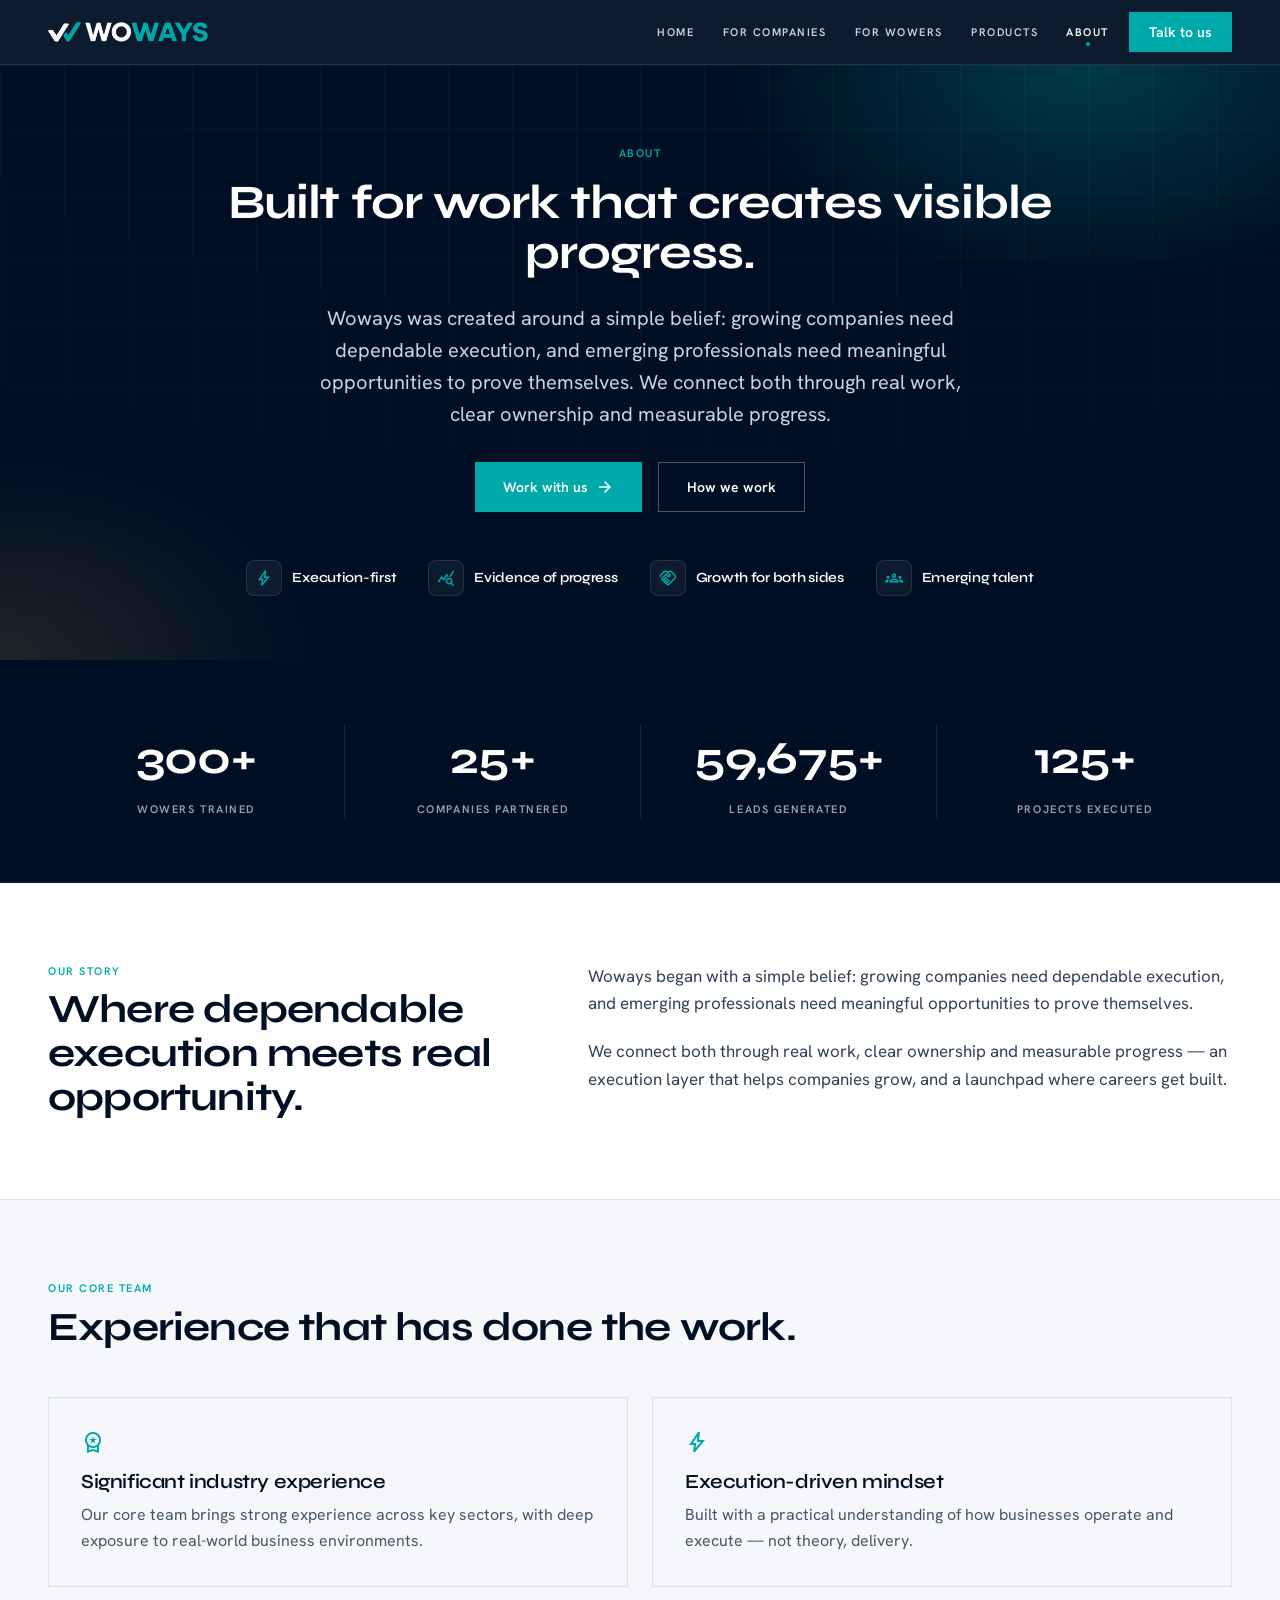
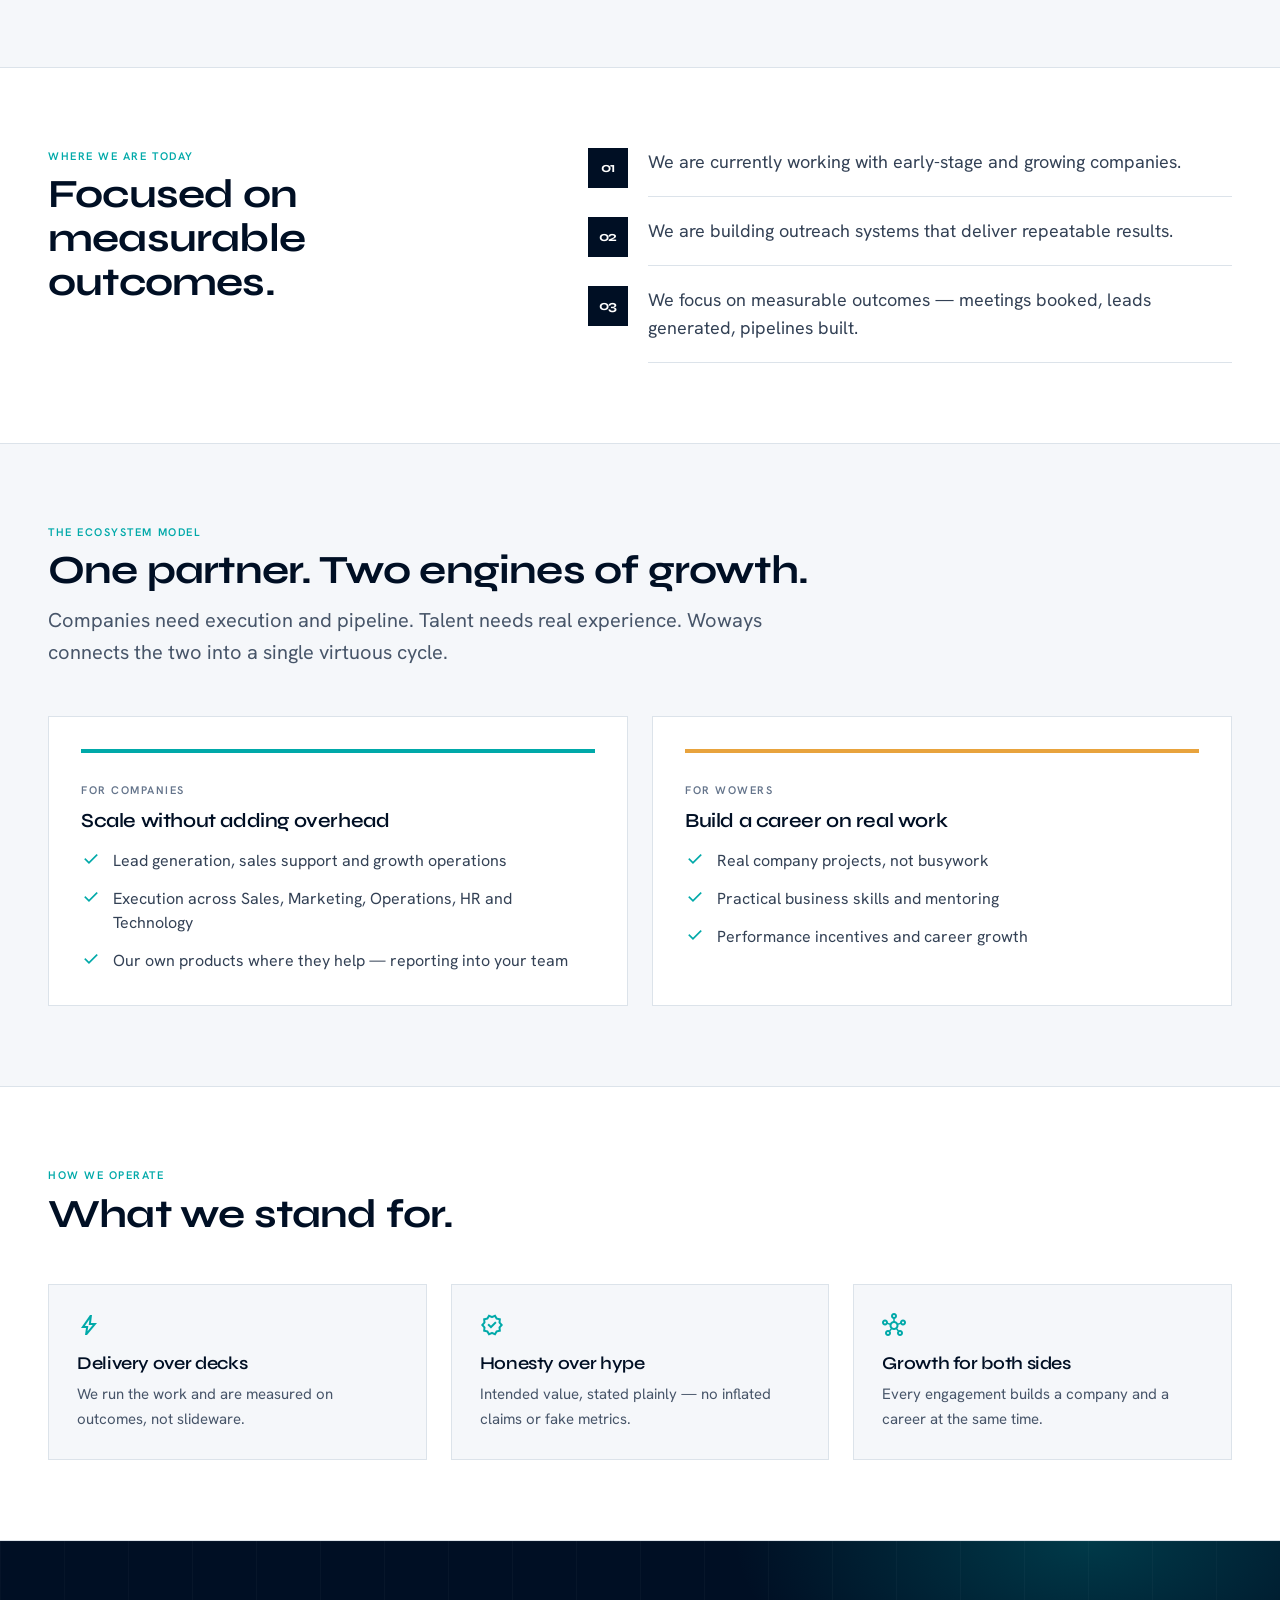
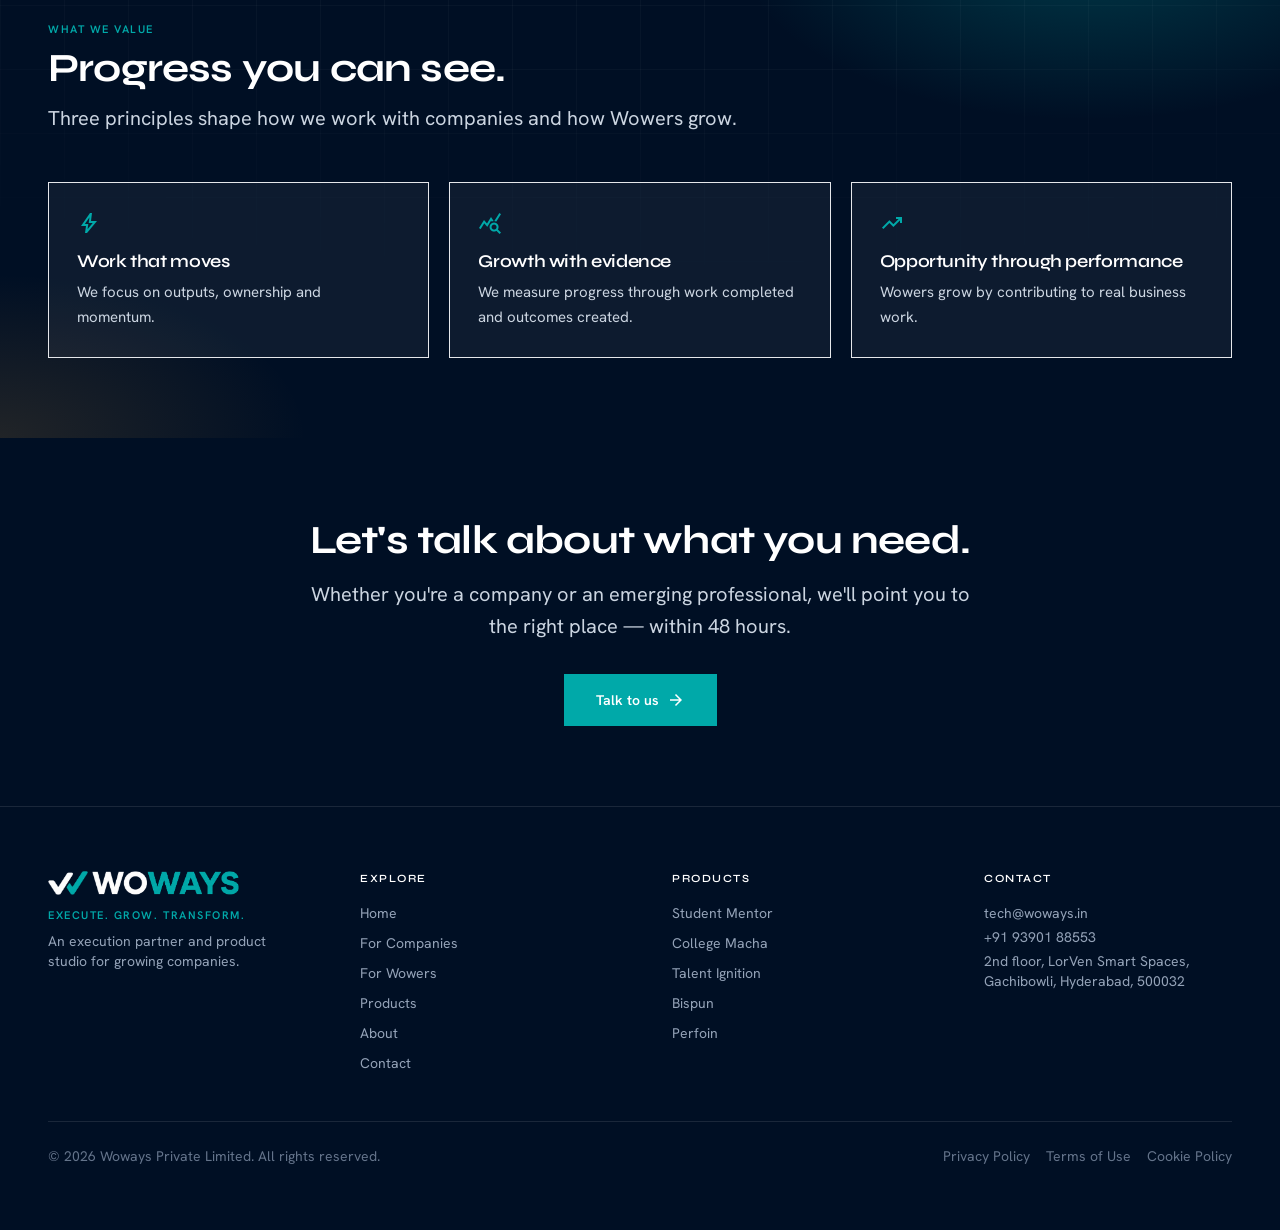
==== commit 73e80c3e: "Home orbit shows our functions; GenZrix chip-hero for Companies/Wowers/About - Home orbit: five func" ====
--- a/about.html
+++ b/about.html
@@ -52,4 +52,4 @@
  .glow{background:radial-gradient(46% 60% at 85% 0%,rgba(0,169,169,.28),transparent 60%),radial-gradient(40% 55% at 0% 100%,rgba(232,163,61,.14),transparent 60%)}
  .gridlines{background-image:linear-gradient(rgba(255,255,255,.05) 1px,transparent 1px),linear-gradient(90deg,rgba(255,255,255,.05) 1px,transparent 1px);background-size:64px 64px;-webkit-mask:radial-gradient(120% 90% at 50% 0%,#000 30%,transparent 78%);mask:radial-gradient(120% 90% at 50% 0%,#000 30%,transparent 78%)}
 </style>
-</head><body class="bg-paperBg text-brandNavy antialiased"><a href="#main" class="skip">Skip to content</a><header class="sticky top-0 z-50 bg-brandNavy/95 backdrop-blur border-b border-white/10"><div class="max-w-[1440px] mx-auto px-6 lg:px-12 h-16 flex items-center justify-between"><a href="/" aria-label="Woways — Execute, Grow, Transform" class="flex items-center gap-1 shrink-0"><img src="logo-icon.png" alt="" class="h-5 w-auto"/><img src="logo-word.png" alt="Woways" class="h-5 w-auto"/></a><div class="flex items-center gap-5"><nav class="hidden md:flex items-center gap-5 lg:gap-7" aria-label="Primary"><a class="cap text-slate-300 hover:text-white transition-colors" href="/">Home</a><a class="cap text-slate-300 hover:text-white transition-colors" href="companies">For Companies</a><a class="cap text-slate-300 hover:text-white transition-colors" href="wowers">For Wowers</a><a class="cap text-slate-300 hover:text-white transition-colors" href="products">Products</a><a class="cap text-white transition-colors relative" href="about" aria-current="page">About<span class="absolute -bottom-1.5 left-1/2 -translate-x-1/2 w-1 h-1 rounded-full bg-brandTeal"></span></a></nav><a class="hidden sm:inline-flex items-center bg-brandTeal hover:bg-brandTealDark text-white text-sm font-semibold px-5 py-2.5 transition-colors" href="contact">Talk to us</a><button id="mbtn" class="md:hidden text-white p-2" aria-label="Open menu" aria-expanded="false"><span class="material-symbols-outlined">menu</span></button></div></div><div id="mmenu" class="hidden md:hidden bg-brandNavy border-t border-white/10"><a class="block px-6 py-3 text-slate-200 border-t border-white/10 font-display font-semibold" href="/">Home</a><a class="block px-6 py-3 text-slate-200 border-t border-white/10 font-display font-semibold" href="companies">For Companies</a><a class="block px-6 py-3 text-slate-200 border-t border-white/10 font-display font-semibold" href="wowers">For Wowers</a><a class="block px-6 py-3 text-slate-200 border-t border-white/10 font-display font-semibold" href="products">Products</a><a class="block px-6 py-3 text-slate-200 border-t border-white/10 font-display font-semibold" href="about">About</a><div class="p-4 border-t border-white/10"><a class="block text-center bg-brandTeal hover:bg-brandTealDark text-white text-sm font-semibold px-6 py-3 transition-colors" href="contact">Talk to us</a></div></div></header><main id="main" tabindex="-1"><section class="relative bg-brandNavy text-white overflow-hidden"><div class="absolute inset-0 glow pointer-events-none"></div><div class="absolute inset-0 gridlines opacity-60 pointer-events-none"></div><div class="relative max-w-[1440px] mx-auto px-6 lg:px-12 pt-12 lg:pt-16 pb-14 lg:pb-20 grid lg:grid-cols-2 gap-12 items-center"><div class="max-w-2xl herofade"><div class="inline-flex items-center gap-2 px-3 py-1 bg-white/5 border border-white/15 text-brandTeal cap mb-6"><span class="w-1.5 h-1.5 bg-brandTeal inline-block"></span> About</div><h1 class="hd1 text-white mb-6">Built for work that creates visible progress.</h1><p class="lead text-slate-300 mb-8">Woways was created around a simple belief: growing companies need dependable execution, and emerging professionals need meaningful opportunities to prove themselves. We connect both through real work, clear ownership and measurable progress.</p><div class="flex flex-wrap gap-4"><a class="bg-brandTeal hover:bg-brandTealDark text-white text-sm font-semibold px-7 py-3.5 transition-colors inline-flex items-center gap-2" href="contact">Work with us <span class="material-symbols-outlined text-[18px]" aria-hidden="true">arrow_forward</span></a><a class="border border-white/30 hover:border-white hover:bg-white/5 text-white text-sm font-semibold px-7 py-3.5 transition-colors" href="#ecosystem">How we work</a></div></div><div class="hidden lg:flex items-center justify-center herofade" style="animation-delay:.18s"><svg viewBox="0 0 400 400" class="w-full max-w-[460px] mx-auto" role="img" aria-label="A connected ecosystem"><defs><filter id="vg" x="-50%" y="-50%" width="200%" height="200%"><feGaussianBlur stdDeviation="6" result="b"/><feMerge><feMergeNode in="b"/><feMergeNode in="SourceGraphic"/></feMerge></filter><radialGradient id="vc" cx="50%" cy="50%" r="50%"><stop offset="0%" stop-color="#00A9A9" stop-opacity=".9"/><stop offset="100%" stop-color="#00A9A9" stop-opacity="0"/></radialGradient></defs><line x1="70" y1="90" x2="150" y2="60" stroke="rgba(255,255,255,.08)" stroke-width="1"/><line x1="150" y1="60" x2="250" y2="90" stroke="rgba(255,255,255,.08)" stroke-width="1"/><line x1="250" y1="90" x2="330" y2="70" stroke="rgba(255,255,255,.08)" stroke-width="1"/><line x1="70" y1="90" x2="110" y2="180" stroke="rgba(255,255,255,.08)" stroke-width="1"/><line x1="110" y1="180" x2="210" y2="160" stroke="rgba(255,255,255,.08)" stroke-width="1"/><line x1="210" y1="160" x2="300" y2="190" stroke="rgba(255,255,255,.08)" stroke-width="1"/><line x1="300" y1="190" x2="330" y2="70" stroke="rgba(255,255,255,.08)" stroke-width="1"/><line x1="110" y1="180" x2="80" y2="290" stroke="rgba(255,255,255,.08)" stroke-width="1"/><line x1="80" y1="290" x2="180" y2="300" stroke="rgba(255,255,255,.08)" stroke-width="1"/><line x1="180" y1="300" x2="290" y2="300" stroke="rgba(255,255,255,.08)" stroke-width="1"/><line x1="290" y1="300" x2="350" y2="240" stroke="rgba(255,255,255,.08)" stroke-width="1"/><line x1="210" y1="160" x2="180" y2="300" stroke="rgba(255,255,255,.08)" stroke-width="1"/><line x1="300" y1="190" x2="350" y2="240" stroke="rgba(255,255,255,.08)" stroke-width="1"/><circle cx="70" cy="90" r="2" fill="#cfe"><animate attributeName="opacity" values=".3;1;.3" dur="3s" begin="0.0s" repeatCount="indefinite"/></circle><circle cx="150" cy="60" r="2" fill="#E8A33D"><animate attributeName="opacity" values=".3;1;.3" dur="4s" begin="0.3s" repeatCount="indefinite"/></circle><circle cx="250" cy="90" r="2" fill="#00A9A9"><animate attributeName="opacity" values=".3;1;.3" dur="5s" begin="0.6s" repeatCount="indefinite"/></circle><circle cx="330" cy="70" r="2" fill="#cfe"><animate attributeName="opacity" values=".3;1;.3" dur="6s" begin="0.8999999999999999s" repeatCount="indefinite"/></circle><circle cx="110" cy="180" r="2" fill="#cfe"><animate attributeName="opacity" values=".3;1;.3" dur="3s" begin="1.2s" repeatCount="indefinite"/></circle><circle cx="210" cy="160" r="3" fill="#00A9A9"><animate attributeName="opacity" values=".3;1;.3" dur="4s" begin="1.5s" repeatCount="indefinite"/></circle><circle cx="300" cy="190" r="2" fill="#cfe"><animate attributeName="opacity" values=".3;1;.3" dur="5s" begin="1.7999999999999998s" repeatCount="indefinite"/></circle><circle cx="80" cy="290" r="2" fill="#cfe"><animate attributeName="opacity" values=".3;1;.3" dur="6s" begin="2.1s" repeatCount="indefinite"/></circle><circle cx="180" cy="300" r="2" fill="#00A9A9"><animate attributeName="opacity" values=".3;1;.3" dur="3s" begin="2.4s" repeatCount="indefinite"/></circle><circle cx="290" cy="300" r="2" fill="#cfe"><animate attributeName="opacity" values=".3;1;.3" dur="4s" begin="2.6999999999999997s" repeatCount="indefinite"/></circle><circle cx="350" cy="240" r="2" fill="#E8A33D"><animate attributeName="opacity" values=".3;1;.3" dur="5s" begin="3.0s" repeatCount="indefinite"/></circle></svg></div></div></section><section class="bg-brandNavy py-14 lg:py-16 border-b border-white/10"><div class="max-w-[1440px] mx-auto px-6 lg:px-12"><div class="grid grid-cols-2 md:grid-cols-4 gap-y-8 reveal"><div class="text-center px-2 "><div class="font-display font-bold text-white" style="font-size:clamp(30px,4.6vw,46px);letter-spacing:-0.02em"><span class="countup" data-to="300">300</span>+</div><div class="cap text-slate-400 mt-2">Wowers trained</div></div><div class="text-center px-2 md:border-l md:border-white/10"><div class="font-display font-bold text-white" style="font-size:clamp(30px,4.6vw,46px);letter-spacing:-0.02em"><span class="countup" data-to="25">25</span>+</div><div class="cap text-slate-400 mt-2">Companies partnered</div></div><div class="text-center px-2 md:border-l md:border-white/10"><div class="font-display font-bold text-white" style="font-size:clamp(30px,4.6vw,46px);letter-spacing:-0.02em"><span class="countup" data-to="59675">59,675</span>+</div><div class="cap text-slate-400 mt-2">Leads generated</div></div><div class="text-center px-2 md:border-l md:border-white/10"><div class="font-display font-bold text-white" style="font-size:clamp(30px,4.6vw,46px);letter-spacing:-0.02em"><span class="countup" data-to="125">125</span>+</div><div class="cap text-slate-400 mt-2">Projects executed</div></div></div></div></section><section class="bg-white py-16 lg:py-20 border-b border-borderLine"><div class="max-w-[1440px] mx-auto px-6 lg:px-12 grid lg:grid-cols-[0.85fr_1.15fr] gap-10 lg:gap-16 items-start"><div class="reveal"><span class="cap text-brandTeal block mb-2">Our story</span><h2 class="hd2 text-brandNavy">Where dependable execution meets real opportunity.</h2></div><div class="reveal space-y-5 text-[17px] text-slate-700 leading-relaxed"><p>Woways began with a simple belief: growing companies need dependable execution, and emerging professionals need meaningful opportunities to prove themselves.</p><p>We connect both through real work, clear ownership and measurable progress — an execution layer that helps companies grow, and a launchpad where careers get built.</p></div></div></section><section class="bg-paperBg py-16 lg:py-20 border-b border-borderLine"><div class="max-w-[1440px] mx-auto px-6 lg:px-12"><div class="max-w-3xl mb-12 reveal"><span class="cap text-brandTeal block mb-2">Our core team</span><h2 class="hd2 text-brandNavy mb-3">Experience that has done the work.</h2><p class="lead text-slate-600"></p></div><div class="grid grid-cols-1 md:grid-cols-2 gap-6 stagger reveal"><div class="bg-paperBg border border-borderLine p-8 card-lift"><span class="material-symbols-outlined text-brandTeal mb-4 block" aria-hidden="true">workspace_premium</span><h3 class="hd3 text-brandNavy mb-2" style="font-size:20px">Significant industry experience</h3><p class="text-slate-600 leading-relaxed">Our core team brings strong experience across key sectors, with deep exposure to real-world business environments.</p></div><div class="bg-paperBg border border-borderLine p-8 card-lift"><span class="material-symbols-outlined text-brandTeal mb-4 block" aria-hidden="true">bolt</span><h3 class="hd3 text-brandNavy mb-2" style="font-size:20px">Execution-driven mindset</h3><p class="text-slate-600 leading-relaxed">Built with a practical understanding of how businesses operate and execute — not theory, delivery.</p></div></div></div></section><section class="bg-white py-16 lg:py-20 border-b border-borderLine"><div class="max-w-[1440px] mx-auto px-6 lg:px-12 grid lg:grid-cols-[0.85fr_1.15fr] gap-10 lg:gap-16 items-start"><div class="reveal"><span class="cap text-brandTeal block mb-2">Where we are today</span><h2 class="hd2 text-brandNavy">Focused on measurable outcomes.</h2></div><div><div class="max-w-3xl space-y-5"><div class="flex gap-5 reveal"><div class="shrink-0 w-10 h-10 bg-brandNavy text-white grid place-items-center font-display font-bold text-sm">01</div><div class="pb-5 border-b border-borderLine flex-1 self-center"><p class="text-slate-700 text-lg">We are currently working with early-stage and growing companies.</p></div></div><div class="flex gap-5 reveal"><div class="shrink-0 w-10 h-10 bg-brandNavy text-white grid place-items-center font-display font-bold text-sm">02</div><div class="pb-5 border-b border-borderLine flex-1 self-center"><p class="text-slate-700 text-lg">We are building outreach systems that deliver repeatable results.</p></div></div><div class="flex gap-5 reveal"><div class="shrink-0 w-10 h-10 bg-brandNavy text-white grid place-items-center font-display font-bold text-sm">03</div><div class="pb-5 border-b border-borderLine flex-1 self-center"><p class="text-slate-700 text-lg">We focus on measurable outcomes — meetings booked, leads generated, pipelines built.</p></div></div></div></div></div></section><section class="bg-paperBg py-16 lg:py-20 border-b border-borderLine" id="ecosystem"><div class="max-w-[1440px] mx-auto px-6 lg:px-12"><div class="max-w-3xl mb-12 reveal"><span class="cap text-brandTeal block mb-2">The ecosystem model</span><h2 class="hd2 text-brandNavy mb-3">One partner. Two engines of growth.</h2><p class="lead text-slate-600">Companies need execution and pipeline. Talent needs real experience. Woways connects the two into a single virtuous cycle.</p></div><div class="grid grid-cols-1 md:grid-cols-2 gap-6 reveal"><div class="bg-white border border-borderLine p-8"><div class="w-full h-1 bg-brandTeal mb-6"></div><span class="cap text-slate-500">For companies</span><h3 class="hd3 text-brandNavy mt-2 mb-4" style="font-size:20px">Scale without adding overhead</h3><ul class="space-y-3.5"><li class="flex items-start gap-3 text-slate-700"><span class="material-symbols-outlined text-brandTeal text-[20px] shrink-0" aria-hidden="true">check</span><span>Lead generation, sales support and growth operations</span></li><li class="flex items-start gap-3 text-slate-700"><span class="material-symbols-outlined text-brandTeal text-[20px] shrink-0" aria-hidden="true">check</span><span>Execution across Sales, Marketing, Operations, HR and Technology</span></li><li class="flex items-start gap-3 text-slate-700"><span class="material-symbols-outlined text-brandTeal text-[20px] shrink-0" aria-hidden="true">check</span><span>Our own products where they help — reporting into your team</span></li></ul></div><div class="bg-white border border-borderLine p-8"><div class="w-full h-1 bg-brandOrange mb-6"></div><span class="cap text-slate-500">For Wowers</span><h3 class="hd3 text-brandNavy mt-2 mb-4" style="font-size:20px">Build a career on real work</h3><ul class="space-y-3.5"><li class="flex items-start gap-3 text-slate-700"><span class="material-symbols-outlined text-brandTeal text-[20px] shrink-0" aria-hidden="true">check</span><span>Real company projects, not busywork</span></li><li class="flex items-start gap-3 text-slate-700"><span class="material-symbols-outlined text-brandTeal text-[20px] shrink-0" aria-hidden="true">check</span><span>Practical business skills and mentoring</span></li><li class="flex items-start gap-3 text-slate-700"><span class="material-symbols-outlined text-brandTeal text-[20px] shrink-0" aria-hidden="true">check</span><span>Performance incentives and career growth</span></li></ul></div></div></div></section><section class="bg-white py-16 lg:py-20 border-b border-borderLine"><div class="max-w-[1440px] mx-auto px-6 lg:px-12"><div class="max-w-3xl mb-12 reveal"><span class="cap text-brandTeal block mb-2">How we operate</span><h2 class="hd2 text-brandNavy mb-3">What we stand for.</h2><p class="lead text-slate-600"></p></div><div class="grid grid-cols-1 md:grid-cols-3 gap-6 stagger reveal"><div class="bg-paperBg border border-borderLine p-7 card-lift"><span class="material-symbols-outlined text-brandTeal mb-4 block" aria-hidden="true">bolt</span><h3 class="hd3 text-brandNavy mb-2" style="font-size:18px">Delivery over decks</h3><p class="text-[15px] leading-relaxed text-slate-600">We run the work and are measured on outcomes, not slideware.</p></div><div class="bg-paperBg border border-borderLine p-7 card-lift"><span class="material-symbols-outlined text-brandTeal mb-4 block" aria-hidden="true">verified</span><h3 class="hd3 text-brandNavy mb-2" style="font-size:18px">Honesty over hype</h3><p class="text-[15px] leading-relaxed text-slate-600">Intended value, stated plainly — no inflated claims or fake metrics.</p></div><div class="bg-paperBg border border-borderLine p-7 card-lift"><span class="material-symbols-outlined text-brandTeal mb-4 block" aria-hidden="true">hub</span><h3 class="hd3 text-brandNavy mb-2" style="font-size:18px">Growth for both sides</h3><p class="text-[15px] leading-relaxed text-slate-600">Every engagement builds a company and a career at the same time.</p></div></div></div></section><section class="relative bg-brandNavy text-white overflow-hidden"><div class="absolute inset-0 glow pointer-events-none"></div><div class="absolute inset-0 gridlines opacity-60 pointer-events-none"></div><div class="relative max-w-[1440px] mx-auto px-6 lg:px-12 py-16 lg:py-20"><div class="max-w-3xl mb-12 reveal"><span class="cap text-brandTeal block mb-2">What we value</span><h2 class="hd2 text-white mb-3">Progress you can see.</h2><p class="lead text-slate-300">Three principles shape how we work with companies and how Wowers grow.</p></div><div class="grid grid-cols-1 md:grid-cols-3 gap-5 stagger reveal"><div class="border border-white/12 bg-white/5 p-7 card-lift"><span class="material-symbols-outlined text-brandTeal mb-4 block" aria-hidden="true">bolt</span><h3 class="hd3 text-white mb-2" style="font-size:18px">Work that moves</h3><p class="text-[15px] leading-relaxed text-slate-300">We focus on outputs, ownership and momentum.</p></div><div class="border border-white/12 bg-white/5 p-7 card-lift"><span class="material-symbols-outlined text-brandTeal mb-4 block" aria-hidden="true">query_stats</span><h3 class="hd3 text-white mb-2" style="font-size:18px">Growth with evidence</h3><p class="text-[15px] leading-relaxed text-slate-300">We measure progress through work completed and outcomes created.</p></div><div class="border border-white/12 bg-white/5 p-7 card-lift"><span class="material-symbols-outlined text-brandTeal mb-4 block" aria-hidden="true">trending_up</span><h3 class="hd3 text-white mb-2" style="font-size:18px">Opportunity through performance</h3><p class="text-[15px] leading-relaxed text-slate-300">Wowers grow by contributing to real business work.</p></div></div></div></section><section class="bg-brandNavy text-white py-20"><div class="max-w-[1440px] mx-auto px-6 lg:px-12 text-center reveal"><h2 class="hd2 text-white mb-4">Let's talk about what you need.</h2><p class="lead text-slate-300 max-w-2xl mx-auto mb-8">Whether you're a company or an emerging professional, we'll point you to the right place — within 48 hours.</p><a class="inline-flex items-center gap-2 bg-brandTeal hover:bg-brandTealDark text-white text-sm font-semibold px-8 py-4 transition-colors" href="contact">Talk to us <span class="material-symbols-outlined text-[18px]" aria-hidden="true">arrow_forward</span></a></div></section></main><footer class="bg-brandNavy text-slate-400 py-16 border-t border-white/10"><div class="max-w-[1440px] mx-auto px-6 lg:px-12"><div class="grid grid-cols-2 md:grid-cols-4 gap-x-8 lg:gap-x-16 gap-y-10 pb-12 border-b border-white/10"><div class="col-span-2 md:col-span-1"><div class="flex items-center gap-1 mb-3"><img src="logo-icon.png" alt="" class="h-6 w-auto"/><img src="logo-word.png" alt="Woways" class="h-6 w-auto"/></div><p class="cap text-brandTeal mb-2">Execute. Grow. Transform.</p><p class="text-sm max-w-[30ch]">An execution partner and product studio for growing companies.</p></div><div><h4 class="cap text-white mb-4">Explore</h4><ul class="space-y-2.5 text-sm"><li><a class="hover:text-white transition-colors" href="/">Home</a></li><li><a class="hover:text-white transition-colors" href="companies">For Companies</a></li><li><a class="hover:text-white transition-colors" href="wowers">For Wowers</a></li><li><a class="hover:text-white transition-colors" href="products">Products</a></li><li><a class="hover:text-white transition-colors" href="about">About</a></li><li><a class="hover:text-white transition-colors" href="contact">Contact</a></li></ul></div><div><h4 class="cap text-white mb-4">Products</h4><ul class="space-y-2.5 text-sm"><li><a class="hover:text-white transition-colors" href="https://studentmentor.co.in" target="_blank" rel="noopener noreferrer">Student Mentor</a></li><li><a class="hover:text-white transition-colors" href="https://collegemacha.com" target="_blank" rel="noopener noreferrer">College Macha</a></li><li><a class="hover:text-white transition-colors" href="https://talentignition.in" target="_blank" rel="noopener noreferrer">Talent Ignition</a></li><li><a class="hover:text-white transition-colors" href="https://bispun.com" target="_blank" rel="noopener noreferrer">Bispun</a></li><li><a class="hover:text-white transition-colors" href="https://woways-site.vercel.app" target="_blank" rel="noopener noreferrer">Perfoin</a></li></ul></div><div><h4 class="cap text-white mb-4">Contact</h4><p class="text-sm mb-1"><a class="hover:text-white transition-colors" href="mailto:tech@woways.in">tech@woways.in</a></p><p class="text-sm mb-1"><a class="hover:text-white transition-colors" href="tel:+919390188553">+91 93901 88553</a></p><p class="text-sm">2nd floor, LorVen Smart Spaces,<br/>Gachibowli, Hyderabad, 500032</p></div></div><div class="pt-6 text-sm text-slate-500 flex flex-wrap justify-between gap-3"><span>&copy; 2026 Woways Private Limited. All rights reserved.</span><span class="flex flex-wrap gap-x-4 gap-y-1"><a class="hover:text-white transition-colors" href="privacy">Privacy Policy</a><a class="hover:text-white transition-colors" href="terms">Terms of Use</a><a class="hover:text-white transition-colors" href="cookies">Cookie Policy</a></span></div></div></footer><script>(function(){var b=document.getElementById("mbtn"),m=document.getElementById("mmenu");if(b)b.addEventListener("click",function(){var o=m.classList.toggle("hidden");b.setAttribute("aria-expanded",String(!o));});})();(function(){var els=document.querySelectorAll(".reveal,.stagger");if(matchMedia("(prefers-reduced-motion: reduce)").matches||!("IntersectionObserver" in window))return;document.documentElement.classList.add("js-anim");var io=new IntersectionObserver(function(es){es.forEach(function(e){if(e.isIntersecting){e.target.classList.add("in");io.unobserve(e.target);}});},{threshold:.12,rootMargin:"0px 0px -6% 0px"});els.forEach(function(e){io.observe(e);});setTimeout(function(){els.forEach(function(e){e.classList.add("in");});},1600);})();(function(){var els=document.querySelectorAll(".countup");if(!els.length)return;var fmt=function(n){return n.toLocaleString("en-IN");};var run=function(el){var to=parseInt(el.getAttribute("data-to"),10)||0,st=null,d=1400;setTimeout(function(){el.textContent=fmt(to);},d+500);if(matchMedia("(prefers-reduced-motion: reduce)").matches||!window.requestAnimationFrame){el.textContent=fmt(to);return;}el.textContent="0";function step(t){if(!st)st=t;var p=Math.min((t-st)/d,1);el.textContent=fmt(Math.floor((1-Math.pow(1-p,3))*to));if(p<1)requestAnimationFrame(step);}requestAnimationFrame(step);};if("IntersectionObserver" in window){var io=new IntersectionObserver(function(es){es.forEach(function(e){if(e.isIntersecting){run(e.target);io.unobserve(e.target);}});},{threshold:.4});els.forEach(function(e){io.observe(e);});}else{els.forEach(run);}})();(function(){document.querySelectorAll("form.w3form").forEach(function(f){f.addEventListener("submit",function(e){e.preventDefault();var ok=f.querySelector(".form-ok"),err=f.querySelector(".form-err"),btn=f.querySelector("button[type=submit]"),lbl=btn?btn.textContent:"";if(err)err.classList.add("hidden");if(ok)ok.classList.add("hidden");var obj={};new FormData(f).forEach(function(v,k){obj[k]=v;});if(btn){btn.disabled=true;btn.textContent="Sending\u2026";}fetch("/api/submit",{method:"POST",headers:{"Content-Type":"application/json",Accept:"application/json"},body:JSON.stringify(obj)}).then(function(r){return r.json();}).then(function(j){if(j.success){f.reset();if(ok){ok.classList.remove("hidden");ok.scrollIntoView({block:"center",behavior:"smooth"});}}else{if(err){err.textContent=(j&&j.message)||"Something went wrong. Please email tech@woways.in.";err.classList.remove("hidden");}}}).catch(function(){if(err){err.textContent="Network error. Please email tech@woways.in.";err.classList.remove("hidden");}}).finally(function(){if(btn){btn.disabled=false;btn.textContent=lbl;}});});});})();(function(){if(matchMedia("(prefers-reduced-motion: reduce)").matches)return;document.addEventListener("click",function(e){if(e.defaultPrevented||e.button!==0||e.metaKey||e.ctrlKey||e.shiftKey||e.altKey)return;var a=e.target.closest&&e.target.closest("a");if(!a)return;if(a.target==="_blank"||a.hasAttribute("download"))return;var href=a.getAttribute("href")||"";if(!href||href.charAt(0)==="#"||/^(mailto:|tel:)/.test(href))return;var url;try{url=new URL(a.href,location.href);}catch(_){return;}if(url.origin!==location.origin)return;if(url.pathname===location.pathname){return;}e.preventDefault();document.body.classList.add("is-leaving");setTimeout(function(){location.href=a.href;},230);setTimeout(function(){document.body.classList.remove("is-leaving");},2500);});window.addEventListener("pageshow",function(ev){if(ev.persisted)document.body.classList.remove("is-leaving");});})();</script></body></html>+</head><body class="bg-paperBg text-brandNavy antialiased"><a href="#main" class="skip">Skip to content</a><header class="sticky top-0 z-50 bg-brandNavy/95 backdrop-blur border-b border-white/10"><div class="max-w-[1440px] mx-auto px-6 lg:px-12 h-16 flex items-center justify-between"><a href="/" aria-label="Woways — Execute, Grow, Transform" class="flex items-center gap-1 shrink-0"><img src="logo-icon.png" alt="" class="h-5 w-auto"/><img src="logo-word.png" alt="Woways" class="h-5 w-auto"/></a><div class="flex items-center gap-5"><nav class="hidden md:flex items-center gap-5 lg:gap-7" aria-label="Primary"><a class="cap text-slate-300 hover:text-white transition-colors" href="/">Home</a><a class="cap text-slate-300 hover:text-white transition-colors" href="companies">For Companies</a><a class="cap text-slate-300 hover:text-white transition-colors" href="wowers">For Wowers</a><a class="cap text-slate-300 hover:text-white transition-colors" href="products">Products</a><a class="cap text-white transition-colors relative" href="about" aria-current="page">About<span class="absolute -bottom-1.5 left-1/2 -translate-x-1/2 w-1 h-1 rounded-full bg-brandTeal"></span></a></nav><a class="hidden sm:inline-flex items-center bg-brandTeal hover:bg-brandTealDark text-white text-sm font-semibold px-5 py-2.5 transition-colors" href="contact">Talk to us</a><button id="mbtn" class="md:hidden text-white p-2" aria-label="Open menu" aria-expanded="false"><span class="material-symbols-outlined">menu</span></button></div></div><div id="mmenu" class="hidden md:hidden bg-brandNavy border-t border-white/10"><a class="block px-6 py-3 text-slate-200 border-t border-white/10 font-display font-semibold" href="/">Home</a><a class="block px-6 py-3 text-slate-200 border-t border-white/10 font-display font-semibold" href="companies">For Companies</a><a class="block px-6 py-3 text-slate-200 border-t border-white/10 font-display font-semibold" href="wowers">For Wowers</a><a class="block px-6 py-3 text-slate-200 border-t border-white/10 font-display font-semibold" href="products">Products</a><a class="block px-6 py-3 text-slate-200 border-t border-white/10 font-display font-semibold" href="about">About</a><div class="p-4 border-t border-white/10"><a class="block text-center bg-brandTeal hover:bg-brandTealDark text-white text-sm font-semibold px-6 py-3 transition-colors" href="contact">Talk to us</a></div></div></header><main id="main" tabindex="-1"><section class="relative bg-brandNavy text-white overflow-hidden"><div class="absolute inset-0 glow pointer-events-none"></div><div class="absolute inset-0 gridlines opacity-60 pointer-events-none"></div><div class="relative max-w-[1000px] mx-auto px-6 lg:px-12 pt-14 lg:pt-20 pb-14 lg:pb-16 text-center herofade"><span class="cap text-brandTeal block mb-4">About</span><h1 class="hd1 text-white mb-6">Built for work that creates visible progress.</h1><p class="lead text-slate-300 max-w-2xl mx-auto mb-8">Woways was created around a simple belief: growing companies need dependable execution, and emerging professionals need meaningful opportunities to prove themselves. We connect both through real work, clear ownership and measurable progress.</p><div class="flex flex-wrap gap-4 justify-center"><a class="bg-brandTeal hover:bg-brandTealDark text-white text-sm font-semibold px-7 py-3.5 transition-colors inline-flex items-center gap-2" href="contact">Work with us <span class="material-symbols-outlined text-[18px]" aria-hidden="true">arrow_forward</span></a><a class="border border-white/30 hover:border-white hover:bg-white/5 text-white text-sm font-semibold px-7 py-3.5 transition-colors" href="#ecosystem">How we work</a></div><div class="mt-12 flex flex-wrap justify-center gap-x-8 gap-y-4 reveal"><div class="flex items-center gap-2.5"><span class="w-9 h-9 rounded-lg bg-white/5 border border-white/10 grid place-items-center text-brandTeal shrink-0"><span class="material-symbols-outlined text-[18px]" aria-hidden="true">bolt</span></span><span class="text-sm font-display font-semibold text-white">Execution-first</span></div><div class="flex items-center gap-2.5"><span class="w-9 h-9 rounded-lg bg-white/5 border border-white/10 grid place-items-center text-brandTeal shrink-0"><span class="material-symbols-outlined text-[18px]" aria-hidden="true">query_stats</span></span><span class="text-sm font-display font-semibold text-white">Evidence of progress</span></div><div class="flex items-center gap-2.5"><span class="w-9 h-9 rounded-lg bg-white/5 border border-white/10 grid place-items-center text-brandTeal shrink-0"><span class="material-symbols-outlined text-[18px]" aria-hidden="true">handshake</span></span><span class="text-sm font-display font-semibold text-white">Growth for both sides</span></div><div class="flex items-center gap-2.5"><span class="w-9 h-9 rounded-lg bg-white/5 border border-white/10 grid place-items-center text-brandTeal shrink-0"><span class="material-symbols-outlined text-[18px]" aria-hidden="true">groups</span></span><span class="text-sm font-display font-semibold text-white">Emerging talent</span></div></div></div></section><section class="bg-brandNavy py-14 lg:py-16 border-b border-white/10"><div class="max-w-[1440px] mx-auto px-6 lg:px-12"><div class="grid grid-cols-2 md:grid-cols-4 gap-y-8 reveal"><div class="text-center px-2 "><div class="font-display font-bold text-white" style="font-size:clamp(30px,4.6vw,46px);letter-spacing:-0.02em"><span class="countup" data-to="300">300</span>+</div><div class="cap text-slate-400 mt-2">Wowers trained</div></div><div class="text-center px-2 md:border-l md:border-white/10"><div class="font-display font-bold text-white" style="font-size:clamp(30px,4.6vw,46px);letter-spacing:-0.02em"><span class="countup" data-to="25">25</span>+</div><div class="cap text-slate-400 mt-2">Companies partnered</div></div><div class="text-center px-2 md:border-l md:border-white/10"><div class="font-display font-bold text-white" style="font-size:clamp(30px,4.6vw,46px);letter-spacing:-0.02em"><span class="countup" data-to="59675">59,675</span>+</div><div class="cap text-slate-400 mt-2">Leads generated</div></div><div class="text-center px-2 md:border-l md:border-white/10"><div class="font-display font-bold text-white" style="font-size:clamp(30px,4.6vw,46px);letter-spacing:-0.02em"><span class="countup" data-to="125">125</span>+</div><div class="cap text-slate-400 mt-2">Projects executed</div></div></div></div></section><section class="bg-white py-16 lg:py-20 border-b border-borderLine"><div class="max-w-[1440px] mx-auto px-6 lg:px-12 grid lg:grid-cols-[0.85fr_1.15fr] gap-10 lg:gap-16 items-start"><div class="reveal"><span class="cap text-brandTeal block mb-2">Our story</span><h2 class="hd2 text-brandNavy">Where dependable execution meets real opportunity.</h2></div><div class="reveal space-y-5 text-[17px] text-slate-700 leading-relaxed"><p>Woways began with a simple belief: growing companies need dependable execution, and emerging professionals need meaningful opportunities to prove themselves.</p><p>We connect both through real work, clear ownership and measurable progress — an execution layer that helps companies grow, and a launchpad where careers get built.</p></div></div></section><section class="bg-paperBg py-16 lg:py-20 border-b border-borderLine"><div class="max-w-[1440px] mx-auto px-6 lg:px-12"><div class="max-w-3xl mb-12 reveal"><span class="cap text-brandTeal block mb-2">Our core team</span><h2 class="hd2 text-brandNavy mb-3">Experience that has done the work.</h2><p class="lead text-slate-600"></p></div><div class="grid grid-cols-1 md:grid-cols-2 gap-6 stagger reveal"><div class="bg-paperBg border border-borderLine p-8 card-lift"><span class="material-symbols-outlined text-brandTeal mb-4 block" aria-hidden="true">workspace_premium</span><h3 class="hd3 text-brandNavy mb-2" style="font-size:20px">Significant industry experience</h3><p class="text-slate-600 leading-relaxed">Our core team brings strong experience across key sectors, with deep exposure to real-world business environments.</p></div><div class="bg-paperBg border border-borderLine p-8 card-lift"><span class="material-symbols-outlined text-brandTeal mb-4 block" aria-hidden="true">bolt</span><h3 class="hd3 text-brandNavy mb-2" style="font-size:20px">Execution-driven mindset</h3><p class="text-slate-600 leading-relaxed">Built with a practical understanding of how businesses operate and execute — not theory, delivery.</p></div></div></div></section><section class="bg-white py-16 lg:py-20 border-b border-borderLine"><div class="max-w-[1440px] mx-auto px-6 lg:px-12 grid lg:grid-cols-[0.85fr_1.15fr] gap-10 lg:gap-16 items-start"><div class="reveal"><span class="cap text-brandTeal block mb-2">Where we are today</span><h2 class="hd2 text-brandNavy">Focused on measurable outcomes.</h2></div><div><div class="max-w-3xl space-y-5"><div class="flex gap-5 reveal"><div class="shrink-0 w-10 h-10 bg-brandNavy text-white grid place-items-center font-display font-bold text-sm">01</div><div class="pb-5 border-b border-borderLine flex-1 self-center"><p class="text-slate-700 text-lg">We are currently working with early-stage and growing companies.</p></div></div><div class="flex gap-5 reveal"><div class="shrink-0 w-10 h-10 bg-brandNavy text-white grid place-items-center font-display font-bold text-sm">02</div><div class="pb-5 border-b border-borderLine flex-1 self-center"><p class="text-slate-700 text-lg">We are building outreach systems that deliver repeatable results.</p></div></div><div class="flex gap-5 reveal"><div class="shrink-0 w-10 h-10 bg-brandNavy text-white grid place-items-center font-display font-bold text-sm">03</div><div class="pb-5 border-b border-borderLine flex-1 self-center"><p class="text-slate-700 text-lg">We focus on measurable outcomes — meetings booked, leads generated, pipelines built.</p></div></div></div></div></div></section><section class="bg-paperBg py-16 lg:py-20 border-b border-borderLine" id="ecosystem"><div class="max-w-[1440px] mx-auto px-6 lg:px-12"><div class="max-w-3xl mb-12 reveal"><span class="cap text-brandTeal block mb-2">The ecosystem model</span><h2 class="hd2 text-brandNavy mb-3">One partner. Two engines of growth.</h2><p class="lead text-slate-600">Companies need execution and pipeline. Talent needs real experience. Woways connects the two into a single virtuous cycle.</p></div><div class="grid grid-cols-1 md:grid-cols-2 gap-6 reveal"><div class="bg-white border border-borderLine p-8"><div class="w-full h-1 bg-brandTeal mb-6"></div><span class="cap text-slate-500">For companies</span><h3 class="hd3 text-brandNavy mt-2 mb-4" style="font-size:20px">Scale without adding overhead</h3><ul class="space-y-3.5"><li class="flex items-start gap-3 text-slate-700"><span class="material-symbols-outlined text-brandTeal text-[20px] shrink-0" aria-hidden="true">check</span><span>Lead generation, sales support and growth operations</span></li><li class="flex items-start gap-3 text-slate-700"><span class="material-symbols-outlined text-brandTeal text-[20px] shrink-0" aria-hidden="true">check</span><span>Execution across Sales, Marketing, Operations, HR and Technology</span></li><li class="flex items-start gap-3 text-slate-700"><span class="material-symbols-outlined text-brandTeal text-[20px] shrink-0" aria-hidden="true">check</span><span>Our own products where they help — reporting into your team</span></li></ul></div><div class="bg-white border border-borderLine p-8"><div class="w-full h-1 bg-brandOrange mb-6"></div><span class="cap text-slate-500">For Wowers</span><h3 class="hd3 text-brandNavy mt-2 mb-4" style="font-size:20px">Build a career on real work</h3><ul class="space-y-3.5"><li class="flex items-start gap-3 text-slate-700"><span class="material-symbols-outlined text-brandTeal text-[20px] shrink-0" aria-hidden="true">check</span><span>Real company projects, not busywork</span></li><li class="flex items-start gap-3 text-slate-700"><span class="material-symbols-outlined text-brandTeal text-[20px] shrink-0" aria-hidden="true">check</span><span>Practical business skills and mentoring</span></li><li class="flex items-start gap-3 text-slate-700"><span class="material-symbols-outlined text-brandTeal text-[20px] shrink-0" aria-hidden="true">check</span><span>Performance incentives and career growth</span></li></ul></div></div></div></section><section class="bg-white py-16 lg:py-20 border-b border-borderLine"><div class="max-w-[1440px] mx-auto px-6 lg:px-12"><div class="max-w-3xl mb-12 reveal"><span class="cap text-brandTeal block mb-2">How we operate</span><h2 class="hd2 text-brandNavy mb-3">What we stand for.</h2><p class="lead text-slate-600"></p></div><div class="grid grid-cols-1 md:grid-cols-3 gap-6 stagger reveal"><div class="bg-paperBg border border-borderLine p-7 card-lift"><span class="material-symbols-outlined text-brandTeal mb-4 block" aria-hidden="true">bolt</span><h3 class="hd3 text-brandNavy mb-2" style="font-size:18px">Delivery over decks</h3><p class="text-[15px] leading-relaxed text-slate-600">We run the work and are measured on outcomes, not slideware.</p></div><div class="bg-paperBg border border-borderLine p-7 card-lift"><span class="material-symbols-outlined text-brandTeal mb-4 block" aria-hidden="true">verified</span><h3 class="hd3 text-brandNavy mb-2" style="font-size:18px">Honesty over hype</h3><p class="text-[15px] leading-relaxed text-slate-600">Intended value, stated plainly — no inflated claims or fake metrics.</p></div><div class="bg-paperBg border border-borderLine p-7 card-lift"><span class="material-symbols-outlined text-brandTeal mb-4 block" aria-hidden="true">hub</span><h3 class="hd3 text-brandNavy mb-2" style="font-size:18px">Growth for both sides</h3><p class="text-[15px] leading-relaxed text-slate-600">Every engagement builds a company and a career at the same time.</p></div></div></div></section><section class="relative bg-brandNavy text-white overflow-hidden"><div class="absolute inset-0 glow pointer-events-none"></div><div class="absolute inset-0 gridlines opacity-60 pointer-events-none"></div><div class="relative max-w-[1440px] mx-auto px-6 lg:px-12 py-16 lg:py-20"><div class="max-w-3xl mb-12 reveal"><span class="cap text-brandTeal block mb-2">What we value</span><h2 class="hd2 text-white mb-3">Progress you can see.</h2><p class="lead text-slate-300">Three principles shape how we work with companies and how Wowers grow.</p></div><div class="grid grid-cols-1 md:grid-cols-3 gap-5 stagger reveal"><div class="border border-white/12 bg-white/5 p-7 card-lift"><span class="material-symbols-outlined text-brandTeal mb-4 block" aria-hidden="true">bolt</span><h3 class="hd3 text-white mb-2" style="font-size:18px">Work that moves</h3><p class="text-[15px] leading-relaxed text-slate-300">We focus on outputs, ownership and momentum.</p></div><div class="border border-white/12 bg-white/5 p-7 card-lift"><span class="material-symbols-outlined text-brandTeal mb-4 block" aria-hidden="true">query_stats</span><h3 class="hd3 text-white mb-2" style="font-size:18px">Growth with evidence</h3><p class="text-[15px] leading-relaxed text-slate-300">We measure progress through work completed and outcomes created.</p></div><div class="border border-white/12 bg-white/5 p-7 card-lift"><span class="material-symbols-outlined text-brandTeal mb-4 block" aria-hidden="true">trending_up</span><h3 class="hd3 text-white mb-2" style="font-size:18px">Opportunity through performance</h3><p class="text-[15px] leading-relaxed text-slate-300">Wowers grow by contributing to real business work.</p></div></div></div></section><section class="bg-brandNavy text-white py-20"><div class="max-w-[1440px] mx-auto px-6 lg:px-12 text-center reveal"><h2 class="hd2 text-white mb-4">Let's talk about what you need.</h2><p class="lead text-slate-300 max-w-2xl mx-auto mb-8">Whether you're a company or an emerging professional, we'll point you to the right place — within 48 hours.</p><a class="inline-flex items-center gap-2 bg-brandTeal hover:bg-brandTealDark text-white text-sm font-semibold px-8 py-4 transition-colors" href="contact">Talk to us <span class="material-symbols-outlined text-[18px]" aria-hidden="true">arrow_forward</span></a></div></section></main><footer class="bg-brandNavy text-slate-400 py-16 border-t border-white/10"><div class="max-w-[1440px] mx-auto px-6 lg:px-12"><div class="grid grid-cols-2 md:grid-cols-4 gap-x-8 lg:gap-x-16 gap-y-10 pb-12 border-b border-white/10"><div class="col-span-2 md:col-span-1"><div class="flex items-center gap-1 mb-3"><img src="logo-icon.png" alt="" class="h-6 w-auto"/><img src="logo-word.png" alt="Woways" class="h-6 w-auto"/></div><p class="cap text-brandTeal mb-2">Execute. Grow. Transform.</p><p class="text-sm max-w-[30ch]">An execution partner and product studio for growing companies.</p></div><div><h4 class="cap text-white mb-4">Explore</h4><ul class="space-y-2.5 text-sm"><li><a class="hover:text-white transition-colors" href="/">Home</a></li><li><a class="hover:text-white transition-colors" href="companies">For Companies</a></li><li><a class="hover:text-white transition-colors" href="wowers">For Wowers</a></li><li><a class="hover:text-white transition-colors" href="products">Products</a></li><li><a class="hover:text-white transition-colors" href="about">About</a></li><li><a class="hover:text-white transition-colors" href="contact">Contact</a></li></ul></div><div><h4 class="cap text-white mb-4">Products</h4><ul class="space-y-2.5 text-sm"><li><a class="hover:text-white transition-colors" href="https://studentmentor.co.in" target="_blank" rel="noopener noreferrer">Student Mentor</a></li><li><a class="hover:text-white transition-colors" href="https://collegemacha.com" target="_blank" rel="noopener noreferrer">College Macha</a></li><li><a class="hover:text-white transition-colors" href="https://talentignition.in" target="_blank" rel="noopener noreferrer">Talent Ignition</a></li><li><a class="hover:text-white transition-colors" href="https://bispun.com" target="_blank" rel="noopener noreferrer">Bispun</a></li><li><a class="hover:text-white transition-colors" href="https://woways-site.vercel.app" target="_blank" rel="noopener noreferrer">Perfoin</a></li></ul></div><div><h4 class="cap text-white mb-4">Contact</h4><p class="text-sm mb-1"><a class="hover:text-white transition-colors" href="mailto:tech@woways.in">tech@woways.in</a></p><p class="text-sm mb-1"><a class="hover:text-white transition-colors" href="tel:+919390188553">+91 93901 88553</a></p><p class="text-sm">2nd floor, LorVen Smart Spaces,<br/>Gachibowli, Hyderabad, 500032</p></div></div><div class="pt-6 text-sm text-slate-500 flex flex-wrap justify-between gap-3"><span>&copy; 2026 Woways Private Limited. All rights reserved.</span><span class="flex flex-wrap gap-x-4 gap-y-1"><a class="hover:text-white transition-colors" href="privacy">Privacy Policy</a><a class="hover:text-white transition-colors" href="terms">Terms of Use</a><a class="hover:text-white transition-colors" href="cookies">Cookie Policy</a></span></div></div></footer><script>(function(){var b=document.getElementById("mbtn"),m=document.getElementById("mmenu");if(b)b.addEventListener("click",function(){var o=m.classList.toggle("hidden");b.setAttribute("aria-expanded",String(!o));});})();(function(){var els=document.querySelectorAll(".reveal,.stagger");if(matchMedia("(prefers-reduced-motion: reduce)").matches||!("IntersectionObserver" in window))return;document.documentElement.classList.add("js-anim");var io=new IntersectionObserver(function(es){es.forEach(function(e){if(e.isIntersecting){e.target.classList.add("in");io.unobserve(e.target);}});},{threshold:.12,rootMargin:"0px 0px -6% 0px"});els.forEach(function(e){io.observe(e);});setTimeout(function(){els.forEach(function(e){e.classList.add("in");});},1600);})();(function(){var els=document.querySelectorAll(".countup");if(!els.length)return;var fmt=function(n){return n.toLocaleString("en-IN");};var run=function(el){var to=parseInt(el.getAttribute("data-to"),10)||0,st=null,d=1400;setTimeout(function(){el.textContent=fmt(to);},d+500);if(matchMedia("(prefers-reduced-motion: reduce)").matches||!window.requestAnimationFrame){el.textContent=fmt(to);return;}el.textContent="0";function step(t){if(!st)st=t;var p=Math.min((t-st)/d,1);el.textContent=fmt(Math.floor((1-Math.pow(1-p,3))*to));if(p<1)requestAnimationFrame(step);}requestAnimationFrame(step);};if("IntersectionObserver" in window){var io=new IntersectionObserver(function(es){es.forEach(function(e){if(e.isIntersecting){run(e.target);io.unobserve(e.target);}});},{threshold:.4});els.forEach(function(e){io.observe(e);});}else{els.forEach(run);}})();(function(){document.querySelectorAll("form.w3form").forEach(function(f){f.addEventListener("submit",function(e){e.preventDefault();var ok=f.querySelector(".form-ok"),err=f.querySelector(".form-err"),btn=f.querySelector("button[type=submit]"),lbl=btn?btn.textContent:"";if(err)err.classList.add("hidden");if(ok)ok.classList.add("hidden");var obj={};new FormData(f).forEach(function(v,k){obj[k]=v;});if(btn){btn.disabled=true;btn.textContent="Sending\u2026";}fetch("/api/submit",{method:"POST",headers:{"Content-Type":"application/json",Accept:"application/json"},body:JSON.stringify(obj)}).then(function(r){return r.json();}).then(function(j){if(j.success){f.reset();if(ok){ok.classList.remove("hidden");ok.scrollIntoView({block:"center",behavior:"smooth"});}}else{if(err){err.textContent=(j&&j.message)||"Something went wrong. Please email tech@woways.in.";err.classList.remove("hidden");}}}).catch(function(){if(err){err.textContent="Network error. Please email tech@woways.in.";err.classList.remove("hidden");}}).finally(function(){if(btn){btn.disabled=false;btn.textContent=lbl;}});});});})();(function(){if(matchMedia("(prefers-reduced-motion: reduce)").matches)return;document.addEventListener("click",function(e){if(e.defaultPrevented||e.button!==0||e.metaKey||e.ctrlKey||e.shiftKey||e.altKey)return;var a=e.target.closest&&e.target.closest("a");if(!a)return;if(a.target==="_blank"||a.hasAttribute("download"))return;var href=a.getAttribute("href")||"";if(!href||href.charAt(0)==="#"||/^(mailto:|tel:)/.test(href))return;var url;try{url=new URL(a.href,location.href);}catch(_){return;}if(url.origin!==location.origin)return;if(url.pathname===location.pathname){return;}e.preventDefault();document.body.classList.add("is-leaving");setTimeout(function(){location.href=a.href;},230);setTimeout(function(){document.body.classList.remove("is-leaving");},2500);});window.addEventListener("pageshow",function(ev){if(ev.persisted)document.body.classList.remove("is-leaving");});})();</script></body></html>
--- a/styles.css
+++ b/styles.css
@@ -1 +1 @@
-*,:after,:before{--tw-border-spacing-x:0;--tw-border-spacing-y:0;--tw-translate-x:0;--tw-translate-y:0;--tw-rotate:0;--tw-skew-x:0;--tw-skew-y:0;--tw-scale-x:1;--tw-scale-y:1;--tw-pan-x: ;--tw-pan-y: ;--tw-pinch-zoom: ;--tw-scroll-snap-strictness:proximity;--tw-gradient-from-position: ;--tw-gradient-via-position: ;--tw-gradient-to-position: ;--tw-ordinal: ;--tw-slashed-zero: ;--tw-numeric-figure: ;--tw-numeric-spacing: ;--tw-numeric-fraction: ;--tw-ring-inset: ;--tw-ring-offset-width:0px;--tw-ring-offset-color:#fff;--tw-ring-color:rgba(59,130,246,.5);--tw-ring-offset-shadow:0 0 #0000;--tw-ring-shadow:0 0 #0000;--tw-shadow:0 0 #0000;--tw-shadow-colored:0 0 #0000;--tw-blur: ;--tw-brightness: ;--tw-contrast: ;--tw-grayscale: ;--tw-hue-rotate: ;--tw-invert: ;--tw-saturate: ;--tw-sepia: ;--tw-drop-shadow: ;--tw-backdrop-blur: ;--tw-backdrop-brightness: ;--tw-backdrop-contrast: ;--tw-backdrop-grayscale: ;--tw-backdrop-hue-rotate: ;--tw-backdrop-invert: ;--tw-backdrop-opacity: ;--tw-backdrop-saturate: ;--tw-backdrop-sepia: ;--tw-contain-size: ;--tw-contain-layout: ;--tw-contain-paint: ;--tw-contain-style: }::backdrop{--tw-border-spacing-x:0;--tw-border-spacing-y:0;--tw-translate-x:0;--tw-translate-y:0;--tw-rotate:0;--tw-skew-x:0;--tw-skew-y:0;--tw-scale-x:1;--tw-scale-y:1;--tw-pan-x: ;--tw-pan-y: ;--tw-pinch-zoom: ;--tw-scroll-snap-strictness:proximity;--tw-gradient-from-position: ;--tw-gradient-via-position: ;--tw-gradient-to-position: ;--tw-ordinal: ;--tw-slashed-zero: ;--tw-numeric-figure: ;--tw-numeric-spacing: ;--tw-numeric-fraction: ;--tw-ring-inset: ;--tw-ring-offset-width:0px;--tw-ring-offset-color:#fff;--tw-ring-color:rgba(59,130,246,.5);--tw-ring-offset-shadow:0 0 #0000;--tw-ring-shadow:0 0 #0000;--tw-shadow:0 0 #0000;--tw-shadow-colored:0 0 #0000;--tw-blur: ;--tw-brightness: ;--tw-contrast: ;--tw-grayscale: ;--tw-hue-rotate: ;--tw-invert: ;--tw-saturate: ;--tw-sepia: ;--tw-drop-shadow: ;--tw-backdrop-blur: ;--tw-backdrop-brightness: ;--tw-backdrop-contrast: ;--tw-backdrop-grayscale: ;--tw-backdrop-hue-rotate: ;--tw-backdrop-invert: ;--tw-backdrop-opacity: ;--tw-backdrop-saturate: ;--tw-backdrop-sepia: ;--tw-contain-size: ;--tw-contain-layout: ;--tw-contain-paint: ;--tw-contain-style: }/*! tailwindcss v3.4.17 | MIT License | https://tailwindcss.com*/*,:after,:before{border:0 solid #e5e7eb;box-sizing:border-box}:after,:before{--tw-content:""}:host,html{line-height:1.5;-webkit-text-size-adjust:100%;font-family:ui-sans-serif,system-ui,sans-serif,Apple Color Emoji,Segoe UI Emoji,Segoe UI Symbol,Noto Color Emoji;font-feature-settings:normal;font-variation-settings:normal;-moz-tab-size:4;-o-tab-size:4;tab-size:4;-webkit-tap-highlight-color:transparent}body{line-height:inherit;margin:0}hr{border-top-width:1px;color:inherit;height:0}abbr:where([title]){-webkit-text-decoration:underline dotted;text-decoration:underline dotted}h1,h2,h3,h4,h5,h6{font-size:inherit;font-weight:inherit}a{color:inherit;text-decoration:inherit}b,strong{font-weight:bolder}code,kbd,pre,samp{font-family:ui-monospace,SFMono-Regular,Menlo,Monaco,Consolas,Liberation Mono,Courier New,monospace;font-feature-settings:normal;font-size:1em;font-variation-settings:normal}small{font-size:80%}sub,sup{font-size:75%;line-height:0;position:relative;vertical-align:baseline}sub{bottom:-.25em}sup{top:-.5em}table{border-collapse:collapse;border-color:inherit;text-indent:0}button,input,optgroup,select,textarea{color:inherit;font-family:inherit;font-feature-settings:inherit;font-size:100%;font-variation-settings:inherit;font-weight:inherit;letter-spacing:inherit;line-height:inherit;margin:0;padding:0}button,select{text-transform:none}button,input:where([type=button]),input:where([type=reset]),input:where([type=submit]){-webkit-appearance:button;background-color:transparent;background-image:none}:-moz-focusring{outline:auto}:-moz-ui-invalid{box-shadow:none}progress{vertical-align:baseline}::-webkit-inner-spin-button,::-webkit-outer-spin-button{height:auto}[type=search]{-webkit-appearance:textfield;outline-offset:-2px}::-webkit-search-decoration{-webkit-appearance:none}::-webkit-file-upload-button{-webkit-appearance:button;font:inherit}summary{display:list-item}blockquote,dd,dl,figure,h1,h2,h3,h4,h5,h6,hr,p,pre{margin:0}fieldset{margin:0}fieldset,legend{padding:0}menu,ol,ul{list-style:none;margin:0;padding:0}dialog{padding:0}textarea{resize:vertical}input::-moz-placeholder,textarea::-moz-placeholder{color:#9ca3af;opacity:1}input::placeholder,textarea::placeholder{color:#9ca3af;opacity:1}[role=button],button{cursor:pointer}:disabled{cursor:default}audio,canvas,embed,iframe,img,object,svg,video{display:block;vertical-align:middle}img,video{height:auto;max-width:100%}[hidden]:where(:not([hidden=until-found])){display:none}[multiple],[type=date],[type=datetime-local],[type=email],[type=month],[type=number],[type=password],[type=search],[type=tel],[type=text],[type=time],[type=url],[type=week],input:where(:not([type])),select,textarea{-webkit-appearance:none;-moz-appearance:none;appearance:none;background-color:#fff;border-color:#6b7280;border-radius:0;border-width:1px;font-size:1rem;line-height:1.5rem;padding:.5rem .75rem;--tw-shadow:0 0 #0000}[multiple]:focus,[type=date]:focus,[type=datetime-local]:focus,[type=email]:focus,[type=month]:focus,[type=number]:focus,[type=password]:focus,[type=search]:focus,[type=tel]:focus,[type=text]:focus,[type=time]:focus,[type=url]:focus,[type=week]:focus,input:where(:not([type])):focus,select:focus,textarea:focus{outline:2px solid transparent;outline-offset:2px;--tw-ring-inset:var(--tw-empty,/*!*/ /*!*/);--tw-ring-offset-width:0px;--tw-ring-offset-color:#fff;--tw-ring-color:#2563eb;--tw-ring-offset-shadow:var(--tw-ring-inset) 0 0 0 var(--tw-ring-offset-width) var(--tw-ring-offset-color);--tw-ring-shadow:var(--tw-ring-inset) 0 0 0 calc(1px + var(--tw-ring-offset-width)) var(--tw-ring-color);border-color:#2563eb;box-shadow:var(--tw-ring-offset-shadow),var(--tw-ring-shadow),var(--tw-shadow)}input::-moz-placeholder,textarea::-moz-placeholder{color:#6b7280;opacity:1}input::placeholder,textarea::placeholder{color:#6b7280;opacity:1}::-webkit-datetime-edit-fields-wrapper{padding:0}::-webkit-date-and-time-value{min-height:1.5em;text-align:inherit}::-webkit-datetime-edit{display:inline-flex}::-webkit-datetime-edit,::-webkit-datetime-edit-day-field,::-webkit-datetime-edit-hour-field,::-webkit-datetime-edit-meridiem-field,::-webkit-datetime-edit-millisecond-field,::-webkit-datetime-edit-minute-field,::-webkit-datetime-edit-month-field,::-webkit-datetime-edit-second-field,::-webkit-datetime-edit-year-field{padding-bottom:0;padding-top:0}select{background-image:url("data:image/svg+xml;charset=utf-8,%3Csvg xmlns='http://www.w3.org/2000/svg' fill='none' viewBox='0 0 20 20'%3E%3Cpath stroke='%236b7280' stroke-linecap='round' stroke-linejoin='round' stroke-width='1.5' d='m6 8 4 4 4-4'/%3E%3C/svg%3E");background-position:right .5rem center;background-repeat:no-repeat;background-size:1.5em 1.5em;padding-right:2.5rem;-webkit-print-color-adjust:exact;print-color-adjust:exact}[multiple],[size]:where(select:not([size="1"])){background-image:none;background-position:0 0;background-repeat:unset;background-size:initial;padding-right:.75rem;-webkit-print-color-adjust:unset;print-color-adjust:unset}[type=checkbox],[type=radio]{-webkit-appearance:none;-moz-appearance:none;appearance:none;background-color:#fff;background-origin:border-box;border-color:#6b7280;border-width:1px;color:#2563eb;display:inline-block;flex-shrink:0;height:1rem;padding:0;-webkit-print-color-adjust:exact;print-color-adjust:exact;-webkit-user-select:none;-moz-user-select:none;user-select:none;vertical-align:middle;width:1rem;--tw-shadow:0 0 #0000}[type=checkbox]{border-radius:0}[type=radio]{border-radius:100%}[type=checkbox]:focus,[type=radio]:focus{outline:2px solid transparent;outline-offset:2px;--tw-ring-inset:var(--tw-empty,/*!*/ /*!*/);--tw-ring-offset-width:2px;--tw-ring-offset-color:#fff;--tw-ring-color:#2563eb;--tw-ring-offset-shadow:var(--tw-ring-inset) 0 0 0 var(--tw-ring-offset-width) var(--tw-ring-offset-color);--tw-ring-shadow:var(--tw-ring-inset) 0 0 0 calc(2px + var(--tw-ring-offset-width)) var(--tw-ring-color);box-shadow:var(--tw-ring-offset-shadow),var(--tw-ring-shadow),var(--tw-shadow)}[type=checkbox]:checked,[type=radio]:checked{background-color:currentColor;background-position:50%;background-repeat:no-repeat;background-size:100% 100%;border-color:transparent}[type=checkbox]:checked{background-image:url("data:image/svg+xml;charset=utf-8,%3Csvg xmlns='http://www.w3.org/2000/svg' fill='%23fff' viewBox='0 0 16 16'%3E%3Cpath d='M12.207 4.793a1 1 0 0 1 0 1.414l-5 5a1 1 0 0 1-1.414 0l-2-2a1 1 0 0 1 1.414-1.414L6.5 9.086l4.293-4.293a1 1 0 0 1 1.414 0'/%3E%3C/svg%3E")}@media (forced-colors:active) {[type=checkbox]:checked{-webkit-appearance:auto;-moz-appearance:auto;appearance:auto}}[type=radio]:checked{background-image:url("data:image/svg+xml;charset=utf-8,%3Csvg xmlns='http://www.w3.org/2000/svg' fill='%23fff' viewBox='0 0 16 16'%3E%3Ccircle cx='8' cy='8' r='3'/%3E%3C/svg%3E")}@media (forced-colors:active) {[type=radio]:checked{-webkit-appearance:auto;-moz-appearance:auto;appearance:auto}}[type=checkbox]:checked:focus,[type=checkbox]:checked:hover,[type=radio]:checked:focus,[type=radio]:checked:hover{background-color:currentColor;border-color:transparent}[type=checkbox]:indeterminate{background-color:currentColor;background-image:url("data:image/svg+xml;charset=utf-8,%3Csvg xmlns='http://www.w3.org/2000/svg' fill='none' viewBox='0 0 16 16'%3E%3Cpath stroke='%23fff' stroke-linecap='round' stroke-linejoin='round' stroke-width='2' d='M4 8h8'/%3E%3C/svg%3E");background-position:50%;background-repeat:no-repeat;background-size:100% 100%;border-color:transparent}@media (forced-colors:active) {[type=checkbox]:indeterminate{-webkit-appearance:auto;-moz-appearance:auto;appearance:auto}}[type=checkbox]:indeterminate:focus,[type=checkbox]:indeterminate:hover{background-color:currentColor;border-color:transparent}[type=file]{background:unset;border-color:inherit;border-radius:0;border-width:0;font-size:unset;line-height:inherit;padding:0}[type=file]:focus{outline:1px solid ButtonText;outline:1px auto -webkit-focus-ring-color}.pointer-events-none{pointer-events:none}.visible{visibility:visible}.absolute{position:absolute}.relative{position:relative}.sticky{position:sticky}.inset-0{inset:0}.-bottom-1\.5{bottom:-.375rem}.left-0{left:0}.left-1\/2{left:50%}.right-0{right:0}.top-0{top:0}.top-1\/2{top:50%}.z-10{z-index:10}.z-50{z-index:50}.col-span-2{grid-column:span 2/span 2}.-mx-8{margin-left:-2rem;margin-right:-2rem}.mx-auto{margin-left:auto;margin-right:auto}.-ml-3{margin-left:-.75rem}.-mt-8{margin-top:-2rem}.mb-1{margin-bottom:.25rem}.mb-1\.5{margin-bottom:.375rem}.mb-12{margin-bottom:3rem}.mb-2{margin-bottom:.5rem}.mb-3{margin-bottom:.75rem}.mb-4{margin-bottom:1rem}.mb-5{margin-bottom:1.25rem}.mb-6{margin-bottom:1.5rem}.mb-8{margin-bottom:2rem}.mt-0\.5{margin-top:.125rem}.mt-1{margin-top:.25rem}.mt-10{margin-top:2.5rem}.mt-12{margin-top:3rem}.mt-2{margin-top:.5rem}.mt-3{margin-top:.75rem}.mt-4{margin-top:1rem}.mt-5{margin-top:1.25rem}.mt-6{margin-top:1.5rem}.mt-8{margin-top:2rem}.block{display:block}.inline-block{display:inline-block}.flex{display:flex}.inline-flex{display:inline-flex}.grid{display:grid}.hidden{display:none}.aspect-\[16\/10\]{aspect-ratio:16/10}.aspect-\[4\/3\]{aspect-ratio:4/3}.h-1{height:.25rem}.h-1\.5{height:.375rem}.h-10{height:2.5rem}.h-11{height:2.75rem}.h-16{height:4rem}.h-32{height:8rem}.h-5{height:1.25rem}.h-6{height:1.5rem}.h-7{height:1.75rem}.h-full{height:100%}.h-px{height:1px}.max-h-6{max-height:1.5rem}.w-1{width:.25rem}.w-1\.5{width:.375rem}.w-10{width:2.5rem}.w-11{width:2.75rem}.w-32{width:8rem}.w-7{width:1.75rem}.w-\[240px\]{width:240px}.w-auto{width:auto}.w-full{width:100%}.max-w-2xl{max-width:42rem}.max-w-3xl{max-width:48rem}.max-w-4xl{max-width:56rem}.max-w-\[110px\]{max-width:110px}.max-w-\[1440px\]{max-width:1440px}.max-w-\[30ch\]{max-width:30ch}.max-w-\[460px\]{max-width:460px}.max-w-xl{max-width:36rem}.flex-1{flex:1 1 0%}.shrink-0{flex-shrink:0}.grow{flex-grow:1}.-translate-x-1\/2{--tw-translate-x:-50%}.-translate-x-1\/2,.-translate-y-1\/2{transform:translate(var(--tw-translate-x),var(--tw-translate-y)) rotate(var(--tw-rotate)) skewX(var(--tw-skew-x)) skewY(var(--tw-skew-y)) scaleX(var(--tw-scale-x)) scaleY(var(--tw-scale-y))}.-translate-y-1\/2{--tw-translate-y:-50%}.transform{transform:translate(var(--tw-translate-x),var(--tw-translate-y)) rotate(var(--tw-rotate)) skewX(var(--tw-skew-x)) skewY(var(--tw-skew-y)) scaleX(var(--tw-scale-x)) scaleY(var(--tw-scale-y))}.cursor-pointer{cursor:pointer}.snap-x{scroll-snap-type:x var(--tw-scroll-snap-strictness)}.snap-start{scroll-snap-align:start}.list-none{list-style-type:none}.grid-cols-1{grid-template-columns:repeat(1,minmax(0,1fr))}.grid-cols-2{grid-template-columns:repeat(2,minmax(0,1fr))}.flex-col{flex-direction:column}.flex-wrap{flex-wrap:wrap}.place-items-center{place-items:center}.items-start{align-items:flex-start}.items-center{align-items:center}.justify-center{justify-content:center}.justify-between{justify-content:space-between}.gap-1{gap:.25rem}.gap-10{gap:2.5rem}.gap-12{gap:3rem}.gap-2{gap:.5rem}.gap-2\.5{gap:.625rem}.gap-3{gap:.75rem}.gap-4{gap:1rem}.gap-5{gap:1.25rem}.gap-6{gap:1.5rem}.gap-8{gap:2rem}.gap-x-4{-moz-column-gap:1rem;column-gap:1rem}.gap-x-8{-moz-column-gap:2rem;column-gap:2rem}.gap-y-1{row-gap:.25rem}.gap-y-10{row-gap:2.5rem}.gap-y-8{row-gap:2rem}.space-y-2\.5>:not([hidden])~:not([hidden]){--tw-space-y-reverse:0;margin-bottom:calc(.625rem*var(--tw-space-y-reverse));margin-top:calc(.625rem*(1 - var(--tw-space-y-reverse)))}.space-y-3>:not([hidden])~:not([hidden]){--tw-space-y-reverse:0;margin-bottom:calc(.75rem*var(--tw-space-y-reverse));margin-top:calc(.75rem*(1 - var(--tw-space-y-reverse)))}.space-y-3\.5>:not([hidden])~:not([hidden]){--tw-space-y-reverse:0;margin-bottom:calc(.875rem*var(--tw-space-y-reverse));margin-top:calc(.875rem*(1 - var(--tw-space-y-reverse)))}.space-y-4>:not([hidden])~:not([hidden]){--tw-space-y-reverse:0;margin-bottom:calc(1rem*var(--tw-space-y-reverse));margin-top:calc(1rem*(1 - var(--tw-space-y-reverse)))}.space-y-5>:not([hidden])~:not([hidden]){--tw-space-y-reverse:0;margin-bottom:calc(1.25rem*var(--tw-space-y-reverse));margin-top:calc(1.25rem*(1 - var(--tw-space-y-reverse)))}.self-center{align-self:center}.overflow-hidden{overflow:hidden}.overflow-x-auto{overflow-x:auto}.scroll-smooth{scroll-behavior:smooth}.rounded-full{border-radius:9999px}.border{border-width:1px}.border-2{border-width:2px}.border-b{border-bottom-width:1px}.border-t{border-top-width:1px}.border-borderLine{--tw-border-opacity:1;border-color:rgb(220 227 234/var(--tw-border-opacity,1))}.border-brandNavy{--tw-border-opacity:1;border-color:rgb(0 15 36/var(--tw-border-opacity,1))}.border-brandTeal\/40{border-color:rgba(0,169,169,.4)}.border-red-200{--tw-border-opacity:1;border-color:rgb(254 202 202/var(--tw-border-opacity,1))}.border-teal-200{--tw-border-opacity:1;border-color:rgb(153 246 228/var(--tw-border-opacity,1))}.border-teal-200\/60{border-color:rgba(153,246,228,.6)}.border-white\/10{border-color:hsla(0,0%,100%,.1)}.border-white\/15{border-color:hsla(0,0%,100%,.15)}.border-white\/30{border-color:hsla(0,0%,100%,.3)}.bg-borderLine{--tw-bg-opacity:1;background-color:rgb(220 227 234/var(--tw-bg-opacity,1))}.bg-brandNavy{--tw-bg-opacity:1;background-color:rgb(0 15 36/var(--tw-bg-opacity,1))}.bg-brandNavy\/95{background-color:rgba(0,15,36,.95)}.bg-brandOrange{--tw-bg-opacity:1;background-color:rgb(232 163 61/var(--tw-bg-opacity,1))}.bg-brandOrangeDark{--tw-bg-opacity:1;background-color:rgb(198 132 42/var(--tw-bg-opacity,1))}.bg-brandTeal{--tw-bg-opacity:1;background-color:rgb(0 169 169/var(--tw-bg-opacity,1))}.bg-brandTealTint{--tw-bg-opacity:1;background-color:rgb(227 244 243/var(--tw-bg-opacity,1))}.bg-paperBg{--tw-bg-opacity:1;background-color:rgb(245 247 250/var(--tw-bg-opacity,1))}.bg-paperDim{--tw-bg-opacity:1;background-color:rgb(234 238 243/var(--tw-bg-opacity,1))}.bg-red-50{--tw-bg-opacity:1;background-color:rgb(254 242 242/var(--tw-bg-opacity,1))}.bg-white{--tw-bg-opacity:1;background-color:rgb(255 255 255/var(--tw-bg-opacity,1))}.bg-white\/5{background-color:hsla(0,0%,100%,.05)}.object-contain{-o-object-fit:contain;object-fit:contain}.object-cover{-o-object-fit:cover;object-fit:cover}.object-top{-o-object-position:top;object-position:top}.p-2{padding:.5rem}.p-3\.5{padding:.875rem}.p-4{padding:1rem}.p-5{padding:1.25rem}.p-6{padding:1.5rem}.p-7{padding:1.75rem}.p-8{padding:2rem}.px-1{padding-left:.25rem;padding-right:.25rem}.px-2{padding-left:.5rem;padding-right:.5rem}.px-2\.5{padding-left:.625rem;padding-right:.625rem}.px-3{padding-left:.75rem;padding-right:.75rem}.px-3\.5{padding-left:.875rem;padding-right:.875rem}.px-4{padding-left:1rem;padding-right:1rem}.px-5{padding-left:1.25rem;padding-right:1.25rem}.px-6{padding-left:1.5rem;padding-right:1.5rem}.px-7{padding-left:1.75rem;padding-right:1.75rem}.px-8{padding-left:2rem;padding-right:2rem}.py-1{padding-bottom:.25rem;padding-top:.25rem}.py-14{padding-bottom:3.5rem;padding-top:3.5rem}.py-16{padding-bottom:4rem;padding-top:4rem}.py-2{padding-bottom:.5rem;padding-top:.5rem}.py-2\.5{padding-bottom:.625rem;padding-top:.625rem}.py-20{padding-bottom:5rem;padding-top:5rem}.py-3{padding-bottom:.75rem;padding-top:.75rem}.py-3\.5{padding-bottom:.875rem;padding-top:.875rem}.py-4{padding-bottom:1rem;padding-top:1rem}.py-6{padding-bottom:1.5rem;padding-top:1.5rem}.pb-12{padding-bottom:3rem}.pb-14{padding-bottom:3.5rem}.pb-4{padding-bottom:1rem}.pb-5{padding-bottom:1.25rem}.pt-12{padding-top:3rem}.pt-4{padding-top:1rem}.pt-5{padding-top:1.25rem}.pt-6{padding-top:1.5rem}.text-left{text-align:left}.text-center{text-align:center}.font-display{font-family:Syne,sans-serif}.text-\[15px\]{font-size:15px}.text-\[16px\]{font-size:16px}.text-\[17px\]{font-size:17px}.text-\[18px\]{font-size:18px}.text-\[20px\]{font-size:20px}.text-\[26px\]{font-size:26px}.text-lg{font-size:1.125rem;line-height:1.75rem}.text-sm{font-size:.875rem;line-height:1.25rem}.text-xs{font-size:.75rem;line-height:1rem}.font-bold{font-weight:700}.font-medium{font-weight:500}.font-semibold{font-weight:600}.leading-none{line-height:1}.leading-relaxed{line-height:1.625}.leading-snug{line-height:1.375}.leading-tight{line-height:1.25}.text-brandNavy{--tw-text-opacity:1;color:rgb(0 15 36/var(--tw-text-opacity,1))}.text-brandOrange{--tw-text-opacity:1;color:rgb(232 163 61/var(--tw-text-opacity,1))}.text-brandOrangeDark{--tw-text-opacity:1;color:rgb(198 132 42/var(--tw-text-opacity,1))}.text-brandTeal{--tw-text-opacity:1;color:rgb(0 169 169/var(--tw-text-opacity,1))}.text-brandTealDark{--tw-text-opacity:1;color:rgb(0 128 127/var(--tw-text-opacity,1))}.text-red-700{--tw-text-opacity:1;color:rgb(185 28 28/var(--tw-text-opacity,1))}.text-slate-200{--tw-text-opacity:1;color:rgb(226 232 240/var(--tw-text-opacity,1))}.text-slate-300{--tw-text-opacity:1;color:rgb(203 213 225/var(--tw-text-opacity,1))}.text-slate-400{--tw-text-opacity:1;color:rgb(148 163 184/var(--tw-text-opacity,1))}.text-slate-500{--tw-text-opacity:1;color:rgb(100 116 139/var(--tw-text-opacity,1))}.text-slate-600{--tw-text-opacity:1;color:rgb(71 85 105/var(--tw-text-opacity,1))}.text-slate-700{--tw-text-opacity:1;color:rgb(51 65 85/var(--tw-text-opacity,1))}.text-white{--tw-text-opacity:1;color:rgb(255 255 255/var(--tw-text-opacity,1))}.underline{text-decoration-line:underline}.antialiased{-webkit-font-smoothing:antialiased;-moz-osx-font-smoothing:grayscale}.opacity-60{opacity:.6}.shadow-md{--tw-shadow:0 4px 6px -1px rgba(0,0,0,.1),0 2px 4px -2px rgba(0,0,0,.1);--tw-shadow-colored:0 4px 6px -1px var(--tw-shadow-color),0 2px 4px -2px var(--tw-shadow-color);box-shadow:var(--tw-ring-offset-shadow,0 0 #0000),var(--tw-ring-shadow,0 0 #0000),var(--tw-shadow)}.ring-1{--tw-ring-offset-shadow:var(--tw-ring-inset) 0 0 0 var(--tw-ring-offset-width) var(--tw-ring-offset-color);--tw-ring-shadow:var(--tw-ring-inset) 0 0 0 calc(1px + var(--tw-ring-offset-width)) var(--tw-ring-color);box-shadow:var(--tw-ring-offset-shadow),var(--tw-ring-shadow),var(--tw-shadow,0 0 #0000)}.ring-white\/25{--tw-ring-color:hsla(0,0%,100%,.25)}.filter{filter:var(--tw-blur) var(--tw-brightness) var(--tw-contrast) var(--tw-grayscale) var(--tw-hue-rotate) var(--tw-invert) var(--tw-saturate) var(--tw-sepia) var(--tw-drop-shadow)}.backdrop-blur{--tw-backdrop-blur:blur(8px);-webkit-backdrop-filter:var(--tw-backdrop-blur) var(--tw-backdrop-brightness) var(--tw-backdrop-contrast) var(--tw-backdrop-grayscale) var(--tw-backdrop-hue-rotate) var(--tw-backdrop-invert) var(--tw-backdrop-opacity) var(--tw-backdrop-saturate) var(--tw-backdrop-sepia);backdrop-filter:var(--tw-backdrop-blur) var(--tw-backdrop-brightness) var(--tw-backdrop-contrast) var(--tw-backdrop-grayscale) var(--tw-backdrop-hue-rotate) var(--tw-backdrop-invert) var(--tw-backdrop-opacity) var(--tw-backdrop-saturate) var(--tw-backdrop-sepia)}.transition{transition-duration:.15s;transition-property:color,background-color,border-color,text-decoration-color,fill,stroke,opacity,box-shadow,transform,filter,-webkit-backdrop-filter;transition-property:color,background-color,border-color,text-decoration-color,fill,stroke,opacity,box-shadow,transform,filter,backdrop-filter;transition-property:color,background-color,border-color,text-decoration-color,fill,stroke,opacity,box-shadow,transform,filter,backdrop-filter,-webkit-backdrop-filter;transition-timing-function:cubic-bezier(.4,0,.2,1)}.transition-colors{transition-duration:.15s;transition-property:color,background-color,border-color,text-decoration-color,fill,stroke;transition-timing-function:cubic-bezier(.4,0,.2,1)}.transition-transform{transition-duration:.15s;transition-property:transform;transition-timing-function:cubic-bezier(.4,0,.2,1)}.ease-in-out{transition-timing-function:cubic-bezier(.4,0,.2,1)}.\[-ms-overflow-style\:none\]{-ms-overflow-style:none}.\[scrollbar-width\:none\]{scrollbar-width:none}.first\:ml-0:first-child{margin-left:0}.hover\:border-brandNavy:hover{--tw-border-opacity:1;border-color:rgb(0 15 36/var(--tw-border-opacity,1))}.hover\:border-brandTeal:hover{--tw-border-opacity:1;border-color:rgb(0 169 169/var(--tw-border-opacity,1))}.hover\:border-white:hover{--tw-border-opacity:1;border-color:rgb(255 255 255/var(--tw-border-opacity,1))}.hover\:bg-brandNavy:hover{--tw-bg-opacity:1;background-color:rgb(0 15 36/var(--tw-bg-opacity,1))}.hover\:bg-brandTealDark:hover{--tw-bg-opacity:1;background-color:rgb(0 128 127/var(--tw-bg-opacity,1))}.hover\:bg-white\/5:hover{background-color:hsla(0,0%,100%,.05)}.hover\:text-brandTeal:hover{--tw-text-opacity:1;color:rgb(0 169 169/var(--tw-text-opacity,1))}.hover\:text-white:hover{--tw-text-opacity:1;color:rgb(255 255 255/var(--tw-text-opacity,1))}.disabled\:opacity-60:disabled{opacity:.6}.group[open] .group-open\:rotate-45{--tw-rotate:45deg;transform:translate(var(--tw-translate-x),var(--tw-translate-y)) rotate(var(--tw-rotate)) skewX(var(--tw-skew-x)) skewY(var(--tw-skew-y)) scaleX(var(--tw-scale-x)) scaleY(var(--tw-scale-y))}.group:hover .group-hover\:bg-brandTeal{--tw-bg-opacity:1;background-color:rgb(0 169 169/var(--tw-bg-opacity,1))}.group:hover .group-hover\:text-brandTeal{--tw-text-opacity:1;color:rgb(0 169 169/var(--tw-text-opacity,1))}.group:hover .group-hover\:text-white{--tw-text-opacity:1;color:rgb(255 255 255/var(--tw-text-opacity,1))}@media (min-width:640px){.sm\:block{display:block}.sm\:inline-flex{display:inline-flex}.sm\:grid-cols-2{grid-template-columns:repeat(2,minmax(0,1fr))}.sm\:flex-row{flex-direction:row}.sm\:items-center{align-items:center}.sm\:gap-6{gap:1.5rem}.sm\:text-left{text-align:left}}@media (min-width:768px){.md\:col-span-1{grid-column:span 1/span 1}.md\:col-span-2{grid-column:span 2/span 2}.md\:flex{display:flex}.md\:hidden{display:none}.md\:h-40{height:10rem}.md\:w-40{width:10rem}.md\:grid-cols-2{grid-template-columns:repeat(2,minmax(0,1fr))}.md\:grid-cols-3{grid-template-columns:repeat(3,minmax(0,1fr))}.md\:grid-cols-4{grid-template-columns:repeat(4,minmax(0,1fr))}.md\:grid-cols-\[auto_1fr\]{grid-template-columns:auto 1fr}.md\:flex-row{flex-direction:row}.md\:items-center{align-items:center}.md\:gap-10{gap:2.5rem}.md\:border-l{border-left-width:1px}.md\:border-white\/10{border-color:hsla(0,0%,100%,.1)}.md\:text-left{text-align:left}.md\:text-base{font-size:1rem;line-height:1.5rem}}@media (min-width:1024px){.lg\:-left-2{left:-.5rem}.lg\:-right-2{right:-.5rem}.lg\:flex{display:flex}.lg\:grid-cols-2{grid-template-columns:repeat(2,minmax(0,1fr))}.lg\:grid-cols-3{grid-template-columns:repeat(3,minmax(0,1fr))}.lg\:grid-cols-4{grid-template-columns:repeat(4,minmax(0,1fr))}.lg\:grid-cols-5{grid-template-columns:repeat(5,minmax(0,1fr))}.lg\:grid-cols-\[0\.85fr_1\.15fr\]{grid-template-columns:.85fr 1.15fr}.lg\:gap-16{gap:4rem}.lg\:gap-7{gap:1.75rem}.lg\:gap-x-16{-moz-column-gap:4rem;column-gap:4rem}.lg\:p-10{padding:2.5rem}.lg\:px-12{padding-left:3rem;padding-right:3rem}.lg\:py-16{padding-bottom:4rem;padding-top:4rem}.lg\:py-20{padding-bottom:5rem;padding-top:5rem}.lg\:py-24{padding-bottom:6rem;padding-top:6rem}.lg\:pb-16{padding-bottom:4rem}.lg\:pb-20{padding-bottom:5rem}.lg\:pt-16{padding-top:4rem}}+*,:after,:before{--tw-border-spacing-x:0;--tw-border-spacing-y:0;--tw-translate-x:0;--tw-translate-y:0;--tw-rotate:0;--tw-skew-x:0;--tw-skew-y:0;--tw-scale-x:1;--tw-scale-y:1;--tw-pan-x: ;--tw-pan-y: ;--tw-pinch-zoom: ;--tw-scroll-snap-strictness:proximity;--tw-gradient-from-position: ;--tw-gradient-via-position: ;--tw-gradient-to-position: ;--tw-ordinal: ;--tw-slashed-zero: ;--tw-numeric-figure: ;--tw-numeric-spacing: ;--tw-numeric-fraction: ;--tw-ring-inset: ;--tw-ring-offset-width:0px;--tw-ring-offset-color:#fff;--tw-ring-color:rgba(59,130,246,.5);--tw-ring-offset-shadow:0 0 #0000;--tw-ring-shadow:0 0 #0000;--tw-shadow:0 0 #0000;--tw-shadow-colored:0 0 #0000;--tw-blur: ;--tw-brightness: ;--tw-contrast: ;--tw-grayscale: ;--tw-hue-rotate: ;--tw-invert: ;--tw-saturate: ;--tw-sepia: ;--tw-drop-shadow: ;--tw-backdrop-blur: ;--tw-backdrop-brightness: ;--tw-backdrop-contrast: ;--tw-backdrop-grayscale: ;--tw-backdrop-hue-rotate: ;--tw-backdrop-invert: ;--tw-backdrop-opacity: ;--tw-backdrop-saturate: ;--tw-backdrop-sepia: ;--tw-contain-size: ;--tw-contain-layout: ;--tw-contain-paint: ;--tw-contain-style: }::backdrop{--tw-border-spacing-x:0;--tw-border-spacing-y:0;--tw-translate-x:0;--tw-translate-y:0;--tw-rotate:0;--tw-skew-x:0;--tw-skew-y:0;--tw-scale-x:1;--tw-scale-y:1;--tw-pan-x: ;--tw-pan-y: ;--tw-pinch-zoom: ;--tw-scroll-snap-strictness:proximity;--tw-gradient-from-position: ;--tw-gradient-via-position: ;--tw-gradient-to-position: ;--tw-ordinal: ;--tw-slashed-zero: ;--tw-numeric-figure: ;--tw-numeric-spacing: ;--tw-numeric-fraction: ;--tw-ring-inset: ;--tw-ring-offset-width:0px;--tw-ring-offset-color:#fff;--tw-ring-color:rgba(59,130,246,.5);--tw-ring-offset-shadow:0 0 #0000;--tw-ring-shadow:0 0 #0000;--tw-shadow:0 0 #0000;--tw-shadow-colored:0 0 #0000;--tw-blur: ;--tw-brightness: ;--tw-contrast: ;--tw-grayscale: ;--tw-hue-rotate: ;--tw-invert: ;--tw-saturate: ;--tw-sepia: ;--tw-drop-shadow: ;--tw-backdrop-blur: ;--tw-backdrop-brightness: ;--tw-backdrop-contrast: ;--tw-backdrop-grayscale: ;--tw-backdrop-hue-rotate: ;--tw-backdrop-invert: ;--tw-backdrop-opacity: ;--tw-backdrop-saturate: ;--tw-backdrop-sepia: ;--tw-contain-size: ;--tw-contain-layout: ;--tw-contain-paint: ;--tw-contain-style: }/*! tailwindcss v3.4.17 | MIT License | https://tailwindcss.com*/*,:after,:before{border:0 solid #e5e7eb;box-sizing:border-box}:after,:before{--tw-content:""}:host,html{line-height:1.5;-webkit-text-size-adjust:100%;font-family:ui-sans-serif,system-ui,sans-serif,Apple Color Emoji,Segoe UI Emoji,Segoe UI Symbol,Noto Color Emoji;font-feature-settings:normal;font-variation-settings:normal;-moz-tab-size:4;-o-tab-size:4;tab-size:4;-webkit-tap-highlight-color:transparent}body{line-height:inherit;margin:0}hr{border-top-width:1px;color:inherit;height:0}abbr:where([title]){-webkit-text-decoration:underline dotted;text-decoration:underline dotted}h1,h2,h3,h4,h5,h6{font-size:inherit;font-weight:inherit}a{color:inherit;text-decoration:inherit}b,strong{font-weight:bolder}code,kbd,pre,samp{font-family:ui-monospace,SFMono-Regular,Menlo,Monaco,Consolas,Liberation Mono,Courier New,monospace;font-feature-settings:normal;font-size:1em;font-variation-settings:normal}small{font-size:80%}sub,sup{font-size:75%;line-height:0;position:relative;vertical-align:baseline}sub{bottom:-.25em}sup{top:-.5em}table{border-collapse:collapse;border-color:inherit;text-indent:0}button,input,optgroup,select,textarea{color:inherit;font-family:inherit;font-feature-settings:inherit;font-size:100%;font-variation-settings:inherit;font-weight:inherit;letter-spacing:inherit;line-height:inherit;margin:0;padding:0}button,select{text-transform:none}button,input:where([type=button]),input:where([type=reset]),input:where([type=submit]){-webkit-appearance:button;background-color:transparent;background-image:none}:-moz-focusring{outline:auto}:-moz-ui-invalid{box-shadow:none}progress{vertical-align:baseline}::-webkit-inner-spin-button,::-webkit-outer-spin-button{height:auto}[type=search]{-webkit-appearance:textfield;outline-offset:-2px}::-webkit-search-decoration{-webkit-appearance:none}::-webkit-file-upload-button{-webkit-appearance:button;font:inherit}summary{display:list-item}blockquote,dd,dl,figure,h1,h2,h3,h4,h5,h6,hr,p,pre{margin:0}fieldset{margin:0}fieldset,legend{padding:0}menu,ol,ul{list-style:none;margin:0;padding:0}dialog{padding:0}textarea{resize:vertical}input::-moz-placeholder,textarea::-moz-placeholder{color:#9ca3af;opacity:1}input::placeholder,textarea::placeholder{color:#9ca3af;opacity:1}[role=button],button{cursor:pointer}:disabled{cursor:default}audio,canvas,embed,iframe,img,object,svg,video{display:block;vertical-align:middle}img,video{height:auto;max-width:100%}[hidden]:where(:not([hidden=until-found])){display:none}[multiple],[type=date],[type=datetime-local],[type=email],[type=month],[type=number],[type=password],[type=search],[type=tel],[type=text],[type=time],[type=url],[type=week],input:where(:not([type])),select,textarea{-webkit-appearance:none;-moz-appearance:none;appearance:none;background-color:#fff;border-color:#6b7280;border-radius:0;border-width:1px;font-size:1rem;line-height:1.5rem;padding:.5rem .75rem;--tw-shadow:0 0 #0000}[multiple]:focus,[type=date]:focus,[type=datetime-local]:focus,[type=email]:focus,[type=month]:focus,[type=number]:focus,[type=password]:focus,[type=search]:focus,[type=tel]:focus,[type=text]:focus,[type=time]:focus,[type=url]:focus,[type=week]:focus,input:where(:not([type])):focus,select:focus,textarea:focus{outline:2px solid transparent;outline-offset:2px;--tw-ring-inset:var(--tw-empty,/*!*/ /*!*/);--tw-ring-offset-width:0px;--tw-ring-offset-color:#fff;--tw-ring-color:#2563eb;--tw-ring-offset-shadow:var(--tw-ring-inset) 0 0 0 var(--tw-ring-offset-width) var(--tw-ring-offset-color);--tw-ring-shadow:var(--tw-ring-inset) 0 0 0 calc(1px + var(--tw-ring-offset-width)) var(--tw-ring-color);border-color:#2563eb;box-shadow:var(--tw-ring-offset-shadow),var(--tw-ring-shadow),var(--tw-shadow)}input::-moz-placeholder,textarea::-moz-placeholder{color:#6b7280;opacity:1}input::placeholder,textarea::placeholder{color:#6b7280;opacity:1}::-webkit-datetime-edit-fields-wrapper{padding:0}::-webkit-date-and-time-value{min-height:1.5em;text-align:inherit}::-webkit-datetime-edit{display:inline-flex}::-webkit-datetime-edit,::-webkit-datetime-edit-day-field,::-webkit-datetime-edit-hour-field,::-webkit-datetime-edit-meridiem-field,::-webkit-datetime-edit-millisecond-field,::-webkit-datetime-edit-minute-field,::-webkit-datetime-edit-month-field,::-webkit-datetime-edit-second-field,::-webkit-datetime-edit-year-field{padding-bottom:0;padding-top:0}select{background-image:url("data:image/svg+xml;charset=utf-8,%3Csvg xmlns='http://www.w3.org/2000/svg' fill='none' viewBox='0 0 20 20'%3E%3Cpath stroke='%236b7280' stroke-linecap='round' stroke-linejoin='round' stroke-width='1.5' d='m6 8 4 4 4-4'/%3E%3C/svg%3E");background-position:right .5rem center;background-repeat:no-repeat;background-size:1.5em 1.5em;padding-right:2.5rem;-webkit-print-color-adjust:exact;print-color-adjust:exact}[multiple],[size]:where(select:not([size="1"])){background-image:none;background-position:0 0;background-repeat:unset;background-size:initial;padding-right:.75rem;-webkit-print-color-adjust:unset;print-color-adjust:unset}[type=checkbox],[type=radio]{-webkit-appearance:none;-moz-appearance:none;appearance:none;background-color:#fff;background-origin:border-box;border-color:#6b7280;border-width:1px;color:#2563eb;display:inline-block;flex-shrink:0;height:1rem;padding:0;-webkit-print-color-adjust:exact;print-color-adjust:exact;-webkit-user-select:none;-moz-user-select:none;user-select:none;vertical-align:middle;width:1rem;--tw-shadow:0 0 #0000}[type=checkbox]{border-radius:0}[type=radio]{border-radius:100%}[type=checkbox]:focus,[type=radio]:focus{outline:2px solid transparent;outline-offset:2px;--tw-ring-inset:var(--tw-empty,/*!*/ /*!*/);--tw-ring-offset-width:2px;--tw-ring-offset-color:#fff;--tw-ring-color:#2563eb;--tw-ring-offset-shadow:var(--tw-ring-inset) 0 0 0 var(--tw-ring-offset-width) var(--tw-ring-offset-color);--tw-ring-shadow:var(--tw-ring-inset) 0 0 0 calc(2px + var(--tw-ring-offset-width)) var(--tw-ring-color);box-shadow:var(--tw-ring-offset-shadow),var(--tw-ring-shadow),var(--tw-shadow)}[type=checkbox]:checked,[type=radio]:checked{background-color:currentColor;background-position:50%;background-repeat:no-repeat;background-size:100% 100%;border-color:transparent}[type=checkbox]:checked{background-image:url("data:image/svg+xml;charset=utf-8,%3Csvg xmlns='http://www.w3.org/2000/svg' fill='%23fff' viewBox='0 0 16 16'%3E%3Cpath d='M12.207 4.793a1 1 0 0 1 0 1.414l-5 5a1 1 0 0 1-1.414 0l-2-2a1 1 0 0 1 1.414-1.414L6.5 9.086l4.293-4.293a1 1 0 0 1 1.414 0'/%3E%3C/svg%3E")}@media (forced-colors:active) {[type=checkbox]:checked{-webkit-appearance:auto;-moz-appearance:auto;appearance:auto}}[type=radio]:checked{background-image:url("data:image/svg+xml;charset=utf-8,%3Csvg xmlns='http://www.w3.org/2000/svg' fill='%23fff' viewBox='0 0 16 16'%3E%3Ccircle cx='8' cy='8' r='3'/%3E%3C/svg%3E")}@media (forced-colors:active) {[type=radio]:checked{-webkit-appearance:auto;-moz-appearance:auto;appearance:auto}}[type=checkbox]:checked:focus,[type=checkbox]:checked:hover,[type=radio]:checked:focus,[type=radio]:checked:hover{background-color:currentColor;border-color:transparent}[type=checkbox]:indeterminate{background-color:currentColor;background-image:url("data:image/svg+xml;charset=utf-8,%3Csvg xmlns='http://www.w3.org/2000/svg' fill='none' viewBox='0 0 16 16'%3E%3Cpath stroke='%23fff' stroke-linecap='round' stroke-linejoin='round' stroke-width='2' d='M4 8h8'/%3E%3C/svg%3E");background-position:50%;background-repeat:no-repeat;background-size:100% 100%;border-color:transparent}@media (forced-colors:active) {[type=checkbox]:indeterminate{-webkit-appearance:auto;-moz-appearance:auto;appearance:auto}}[type=checkbox]:indeterminate:focus,[type=checkbox]:indeterminate:hover{background-color:currentColor;border-color:transparent}[type=file]{background:unset;border-color:inherit;border-radius:0;border-width:0;font-size:unset;line-height:inherit;padding:0}[type=file]:focus{outline:1px solid ButtonText;outline:1px auto -webkit-focus-ring-color}.pointer-events-none{pointer-events:none}.visible{visibility:visible}.absolute{position:absolute}.relative{position:relative}.sticky{position:sticky}.inset-0{inset:0}.-bottom-1\.5{bottom:-.375rem}.left-0{left:0}.left-1\/2{left:50%}.right-0{right:0}.top-0{top:0}.top-1\/2{top:50%}.z-10{z-index:10}.z-50{z-index:50}.col-span-2{grid-column:span 2/span 2}.-mx-8{margin-left:-2rem;margin-right:-2rem}.mx-auto{margin-left:auto;margin-right:auto}.-ml-3{margin-left:-.75rem}.-mt-8{margin-top:-2rem}.mb-1{margin-bottom:.25rem}.mb-1\.5{margin-bottom:.375rem}.mb-12{margin-bottom:3rem}.mb-2{margin-bottom:.5rem}.mb-3{margin-bottom:.75rem}.mb-4{margin-bottom:1rem}.mb-5{margin-bottom:1.25rem}.mb-6{margin-bottom:1.5rem}.mb-8{margin-bottom:2rem}.mt-0\.5{margin-top:.125rem}.mt-1{margin-top:.25rem}.mt-10{margin-top:2.5rem}.mt-12{margin-top:3rem}.mt-2{margin-top:.5rem}.mt-3{margin-top:.75rem}.mt-4{margin-top:1rem}.mt-5{margin-top:1.25rem}.mt-6{margin-top:1.5rem}.mt-8{margin-top:2rem}.block{display:block}.inline-block{display:inline-block}.flex{display:flex}.inline-flex{display:inline-flex}.grid{display:grid}.hidden{display:none}.aspect-\[16\/10\]{aspect-ratio:16/10}.aspect-\[4\/3\]{aspect-ratio:4/3}.h-1{height:.25rem}.h-1\.5{height:.375rem}.h-10{height:2.5rem}.h-11{height:2.75rem}.h-16{height:4rem}.h-32{height:8rem}.h-5{height:1.25rem}.h-6{height:1.5rem}.h-7{height:1.75rem}.h-9{height:2.25rem}.h-full{height:100%}.h-px{height:1px}.max-h-6{max-height:1.5rem}.w-1{width:.25rem}.w-1\.5{width:.375rem}.w-10{width:2.5rem}.w-11{width:2.75rem}.w-32{width:8rem}.w-7{width:1.75rem}.w-9{width:2.25rem}.w-\[240px\]{width:240px}.w-auto{width:auto}.w-full{width:100%}.max-w-2xl{max-width:42rem}.max-w-3xl{max-width:48rem}.max-w-4xl{max-width:56rem}.max-w-\[1000px\]{max-width:1000px}.max-w-\[110px\]{max-width:110px}.max-w-\[1440px\]{max-width:1440px}.max-w-\[30ch\]{max-width:30ch}.max-w-\[460px\]{max-width:460px}.max-w-xl{max-width:36rem}.flex-1{flex:1 1 0%}.shrink-0{flex-shrink:0}.grow{flex-grow:1}.-translate-x-1\/2{--tw-translate-x:-50%}.-translate-x-1\/2,.-translate-y-1\/2{transform:translate(var(--tw-translate-x),var(--tw-translate-y)) rotate(var(--tw-rotate)) skewX(var(--tw-skew-x)) skewY(var(--tw-skew-y)) scaleX(var(--tw-scale-x)) scaleY(var(--tw-scale-y))}.-translate-y-1\/2{--tw-translate-y:-50%}.transform{transform:translate(var(--tw-translate-x),var(--tw-translate-y)) rotate(var(--tw-rotate)) skewX(var(--tw-skew-x)) skewY(var(--tw-skew-y)) scaleX(var(--tw-scale-x)) scaleY(var(--tw-scale-y))}.cursor-pointer{cursor:pointer}.snap-x{scroll-snap-type:x var(--tw-scroll-snap-strictness)}.snap-start{scroll-snap-align:start}.list-none{list-style-type:none}.grid-cols-1{grid-template-columns:repeat(1,minmax(0,1fr))}.grid-cols-2{grid-template-columns:repeat(2,minmax(0,1fr))}.flex-col{flex-direction:column}.flex-wrap{flex-wrap:wrap}.place-items-center{place-items:center}.items-start{align-items:flex-start}.items-center{align-items:center}.justify-center{justify-content:center}.justify-between{justify-content:space-between}.gap-1{gap:.25rem}.gap-10{gap:2.5rem}.gap-12{gap:3rem}.gap-2{gap:.5rem}.gap-2\.5{gap:.625rem}.gap-3{gap:.75rem}.gap-4{gap:1rem}.gap-5{gap:1.25rem}.gap-6{gap:1.5rem}.gap-8{gap:2rem}.gap-x-4{-moz-column-gap:1rem;column-gap:1rem}.gap-x-8{-moz-column-gap:2rem;column-gap:2rem}.gap-y-1{row-gap:.25rem}.gap-y-10{row-gap:2.5rem}.gap-y-4{row-gap:1rem}.gap-y-8{row-gap:2rem}.space-y-2\.5>:not([hidden])~:not([hidden]){--tw-space-y-reverse:0;margin-bottom:calc(.625rem*var(--tw-space-y-reverse));margin-top:calc(.625rem*(1 - var(--tw-space-y-reverse)))}.space-y-3>:not([hidden])~:not([hidden]){--tw-space-y-reverse:0;margin-bottom:calc(.75rem*var(--tw-space-y-reverse));margin-top:calc(.75rem*(1 - var(--tw-space-y-reverse)))}.space-y-3\.5>:not([hidden])~:not([hidden]){--tw-space-y-reverse:0;margin-bottom:calc(.875rem*var(--tw-space-y-reverse));margin-top:calc(.875rem*(1 - var(--tw-space-y-reverse)))}.space-y-4>:not([hidden])~:not([hidden]){--tw-space-y-reverse:0;margin-bottom:calc(1rem*var(--tw-space-y-reverse));margin-top:calc(1rem*(1 - var(--tw-space-y-reverse)))}.space-y-5>:not([hidden])~:not([hidden]){--tw-space-y-reverse:0;margin-bottom:calc(1.25rem*var(--tw-space-y-reverse));margin-top:calc(1.25rem*(1 - var(--tw-space-y-reverse)))}.self-center{align-self:center}.overflow-hidden{overflow:hidden}.overflow-x-auto{overflow-x:auto}.scroll-smooth{scroll-behavior:smooth}.rounded-full{border-radius:9999px}.rounded-lg{border-radius:.5rem}.border{border-width:1px}.border-2{border-width:2px}.border-b{border-bottom-width:1px}.border-t{border-top-width:1px}.border-borderLine{--tw-border-opacity:1;border-color:rgb(220 227 234/var(--tw-border-opacity,1))}.border-brandNavy{--tw-border-opacity:1;border-color:rgb(0 15 36/var(--tw-border-opacity,1))}.border-brandTeal\/40{border-color:rgba(0,169,169,.4)}.border-red-200{--tw-border-opacity:1;border-color:rgb(254 202 202/var(--tw-border-opacity,1))}.border-teal-200{--tw-border-opacity:1;border-color:rgb(153 246 228/var(--tw-border-opacity,1))}.border-teal-200\/60{border-color:rgba(153,246,228,.6)}.border-white\/10{border-color:hsla(0,0%,100%,.1)}.border-white\/15{border-color:hsla(0,0%,100%,.15)}.border-white\/30{border-color:hsla(0,0%,100%,.3)}.bg-borderLine{--tw-bg-opacity:1;background-color:rgb(220 227 234/var(--tw-bg-opacity,1))}.bg-brandNavy{--tw-bg-opacity:1;background-color:rgb(0 15 36/var(--tw-bg-opacity,1))}.bg-brandNavy\/95{background-color:rgba(0,15,36,.95)}.bg-brandOrange{--tw-bg-opacity:1;background-color:rgb(232 163 61/var(--tw-bg-opacity,1))}.bg-brandOrangeDark{--tw-bg-opacity:1;background-color:rgb(198 132 42/var(--tw-bg-opacity,1))}.bg-brandTeal{--tw-bg-opacity:1;background-color:rgb(0 169 169/var(--tw-bg-opacity,1))}.bg-brandTealTint{--tw-bg-opacity:1;background-color:rgb(227 244 243/var(--tw-bg-opacity,1))}.bg-paperBg{--tw-bg-opacity:1;background-color:rgb(245 247 250/var(--tw-bg-opacity,1))}.bg-paperDim{--tw-bg-opacity:1;background-color:rgb(234 238 243/var(--tw-bg-opacity,1))}.bg-red-50{--tw-bg-opacity:1;background-color:rgb(254 242 242/var(--tw-bg-opacity,1))}.bg-white{--tw-bg-opacity:1;background-color:rgb(255 255 255/var(--tw-bg-opacity,1))}.bg-white\/5{background-color:hsla(0,0%,100%,.05)}.object-contain{-o-object-fit:contain;object-fit:contain}.object-cover{-o-object-fit:cover;object-fit:cover}.object-top{-o-object-position:top;object-position:top}.p-2{padding:.5rem}.p-3\.5{padding:.875rem}.p-4{padding:1rem}.p-5{padding:1.25rem}.p-6{padding:1.5rem}.p-7{padding:1.75rem}.p-8{padding:2rem}.px-1{padding-left:.25rem;padding-right:.25rem}.px-2{padding-left:.5rem;padding-right:.5rem}.px-2\.5{padding-left:.625rem;padding-right:.625rem}.px-3{padding-left:.75rem;padding-right:.75rem}.px-3\.5{padding-left:.875rem;padding-right:.875rem}.px-4{padding-left:1rem;padding-right:1rem}.px-5{padding-left:1.25rem;padding-right:1.25rem}.px-6{padding-left:1.5rem;padding-right:1.5rem}.px-7{padding-left:1.75rem;padding-right:1.75rem}.px-8{padding-left:2rem;padding-right:2rem}.py-1{padding-bottom:.25rem;padding-top:.25rem}.py-14{padding-bottom:3.5rem;padding-top:3.5rem}.py-16{padding-bottom:4rem;padding-top:4rem}.py-2{padding-bottom:.5rem;padding-top:.5rem}.py-2\.5{padding-bottom:.625rem;padding-top:.625rem}.py-20{padding-bottom:5rem;padding-top:5rem}.py-3{padding-bottom:.75rem;padding-top:.75rem}.py-3\.5{padding-bottom:.875rem;padding-top:.875rem}.py-4{padding-bottom:1rem;padding-top:1rem}.py-6{padding-bottom:1.5rem;padding-top:1.5rem}.pb-12{padding-bottom:3rem}.pb-14{padding-bottom:3.5rem}.pb-4{padding-bottom:1rem}.pb-5{padding-bottom:1.25rem}.pt-12{padding-top:3rem}.pt-14{padding-top:3.5rem}.pt-4{padding-top:1rem}.pt-5{padding-top:1.25rem}.pt-6{padding-top:1.5rem}.text-left{text-align:left}.text-center{text-align:center}.font-display{font-family:Syne,sans-serif}.text-\[15px\]{font-size:15px}.text-\[16px\]{font-size:16px}.text-\[17px\]{font-size:17px}.text-\[18px\]{font-size:18px}.text-\[20px\]{font-size:20px}.text-\[26px\]{font-size:26px}.text-lg{font-size:1.125rem;line-height:1.75rem}.text-sm{font-size:.875rem;line-height:1.25rem}.text-xs{font-size:.75rem;line-height:1rem}.font-bold{font-weight:700}.font-medium{font-weight:500}.font-semibold{font-weight:600}.leading-none{line-height:1}.leading-relaxed{line-height:1.625}.leading-snug{line-height:1.375}.leading-tight{line-height:1.25}.text-brandNavy{--tw-text-opacity:1;color:rgb(0 15 36/var(--tw-text-opacity,1))}.text-brandOrange{--tw-text-opacity:1;color:rgb(232 163 61/var(--tw-text-opacity,1))}.text-brandOrangeDark{--tw-text-opacity:1;color:rgb(198 132 42/var(--tw-text-opacity,1))}.text-brandTeal{--tw-text-opacity:1;color:rgb(0 169 169/var(--tw-text-opacity,1))}.text-brandTealDark{--tw-text-opacity:1;color:rgb(0 128 127/var(--tw-text-opacity,1))}.text-red-700{--tw-text-opacity:1;color:rgb(185 28 28/var(--tw-text-opacity,1))}.text-slate-200{--tw-text-opacity:1;color:rgb(226 232 240/var(--tw-text-opacity,1))}.text-slate-300{--tw-text-opacity:1;color:rgb(203 213 225/var(--tw-text-opacity,1))}.text-slate-400{--tw-text-opacity:1;color:rgb(148 163 184/var(--tw-text-opacity,1))}.text-slate-500{--tw-text-opacity:1;color:rgb(100 116 139/var(--tw-text-opacity,1))}.text-slate-600{--tw-text-opacity:1;color:rgb(71 85 105/var(--tw-text-opacity,1))}.text-slate-700{--tw-text-opacity:1;color:rgb(51 65 85/var(--tw-text-opacity,1))}.text-white{--tw-text-opacity:1;color:rgb(255 255 255/var(--tw-text-opacity,1))}.underline{text-decoration-line:underline}.antialiased{-webkit-font-smoothing:antialiased;-moz-osx-font-smoothing:grayscale}.opacity-60{opacity:.6}.shadow-md{--tw-shadow:0 4px 6px -1px rgba(0,0,0,.1),0 2px 4px -2px rgba(0,0,0,.1);--tw-shadow-colored:0 4px 6px -1px var(--tw-shadow-color),0 2px 4px -2px var(--tw-shadow-color);box-shadow:var(--tw-ring-offset-shadow,0 0 #0000),var(--tw-ring-shadow,0 0 #0000),var(--tw-shadow)}.ring-1{--tw-ring-offset-shadow:var(--tw-ring-inset) 0 0 0 var(--tw-ring-offset-width) var(--tw-ring-offset-color);--tw-ring-shadow:var(--tw-ring-inset) 0 0 0 calc(1px + var(--tw-ring-offset-width)) var(--tw-ring-color);box-shadow:var(--tw-ring-offset-shadow),var(--tw-ring-shadow),var(--tw-shadow,0 0 #0000)}.ring-white\/25{--tw-ring-color:hsla(0,0%,100%,.25)}.filter{filter:var(--tw-blur) var(--tw-brightness) var(--tw-contrast) var(--tw-grayscale) var(--tw-hue-rotate) var(--tw-invert) var(--tw-saturate) var(--tw-sepia) var(--tw-drop-shadow)}.backdrop-blur{--tw-backdrop-blur:blur(8px);-webkit-backdrop-filter:var(--tw-backdrop-blur) var(--tw-backdrop-brightness) var(--tw-backdrop-contrast) var(--tw-backdrop-grayscale) var(--tw-backdrop-hue-rotate) var(--tw-backdrop-invert) var(--tw-backdrop-opacity) var(--tw-backdrop-saturate) var(--tw-backdrop-sepia);backdrop-filter:var(--tw-backdrop-blur) var(--tw-backdrop-brightness) var(--tw-backdrop-contrast) var(--tw-backdrop-grayscale) var(--tw-backdrop-hue-rotate) var(--tw-backdrop-invert) var(--tw-backdrop-opacity) var(--tw-backdrop-saturate) var(--tw-backdrop-sepia)}.transition{transition-duration:.15s;transition-property:color,background-color,border-color,text-decoration-color,fill,stroke,opacity,box-shadow,transform,filter,-webkit-backdrop-filter;transition-property:color,background-color,border-color,text-decoration-color,fill,stroke,opacity,box-shadow,transform,filter,backdrop-filter;transition-property:color,background-color,border-color,text-decoration-color,fill,stroke,opacity,box-shadow,transform,filter,backdrop-filter,-webkit-backdrop-filter;transition-timing-function:cubic-bezier(.4,0,.2,1)}.transition-colors{transition-duration:.15s;transition-property:color,background-color,border-color,text-decoration-color,fill,stroke;transition-timing-function:cubic-bezier(.4,0,.2,1)}.transition-transform{transition-duration:.15s;transition-property:transform;transition-timing-function:cubic-bezier(.4,0,.2,1)}.ease-in-out{transition-timing-function:cubic-bezier(.4,0,.2,1)}.\[-ms-overflow-style\:none\]{-ms-overflow-style:none}.\[scrollbar-width\:none\]{scrollbar-width:none}.first\:ml-0:first-child{margin-left:0}.hover\:border-brandNavy:hover{--tw-border-opacity:1;border-color:rgb(0 15 36/var(--tw-border-opacity,1))}.hover\:border-brandTeal:hover{--tw-border-opacity:1;border-color:rgb(0 169 169/var(--tw-border-opacity,1))}.hover\:border-white:hover{--tw-border-opacity:1;border-color:rgb(255 255 255/var(--tw-border-opacity,1))}.hover\:bg-brandNavy:hover{--tw-bg-opacity:1;background-color:rgb(0 15 36/var(--tw-bg-opacity,1))}.hover\:bg-brandTealDark:hover{--tw-bg-opacity:1;background-color:rgb(0 128 127/var(--tw-bg-opacity,1))}.hover\:bg-white\/5:hover{background-color:hsla(0,0%,100%,.05)}.hover\:text-brandTeal:hover{--tw-text-opacity:1;color:rgb(0 169 169/var(--tw-text-opacity,1))}.hover\:text-white:hover{--tw-text-opacity:1;color:rgb(255 255 255/var(--tw-text-opacity,1))}.disabled\:opacity-60:disabled{opacity:.6}.group[open] .group-open\:rotate-45{--tw-rotate:45deg;transform:translate(var(--tw-translate-x),var(--tw-translate-y)) rotate(var(--tw-rotate)) skewX(var(--tw-skew-x)) skewY(var(--tw-skew-y)) scaleX(var(--tw-scale-x)) scaleY(var(--tw-scale-y))}.group:hover .group-hover\:bg-brandTeal{--tw-bg-opacity:1;background-color:rgb(0 169 169/var(--tw-bg-opacity,1))}.group:hover .group-hover\:text-brandTeal{--tw-text-opacity:1;color:rgb(0 169 169/var(--tw-text-opacity,1))}.group:hover .group-hover\:text-white{--tw-text-opacity:1;color:rgb(255 255 255/var(--tw-text-opacity,1))}@media (min-width:640px){.sm\:block{display:block}.sm\:inline-flex{display:inline-flex}.sm\:grid-cols-2{grid-template-columns:repeat(2,minmax(0,1fr))}.sm\:flex-row{flex-direction:row}.sm\:items-center{align-items:center}.sm\:gap-6{gap:1.5rem}.sm\:text-left{text-align:left}}@media (min-width:768px){.md\:col-span-1{grid-column:span 1/span 1}.md\:col-span-2{grid-column:span 2/span 2}.md\:flex{display:flex}.md\:hidden{display:none}.md\:h-40{height:10rem}.md\:w-40{width:10rem}.md\:grid-cols-2{grid-template-columns:repeat(2,minmax(0,1fr))}.md\:grid-cols-3{grid-template-columns:repeat(3,minmax(0,1fr))}.md\:grid-cols-4{grid-template-columns:repeat(4,minmax(0,1fr))}.md\:grid-cols-\[auto_1fr\]{grid-template-columns:auto 1fr}.md\:flex-row{flex-direction:row}.md\:items-center{align-items:center}.md\:gap-10{gap:2.5rem}.md\:border-l{border-left-width:1px}.md\:border-white\/10{border-color:hsla(0,0%,100%,.1)}.md\:text-left{text-align:left}.md\:text-base{font-size:1rem;line-height:1.5rem}}@media (min-width:1024px){.lg\:-left-2{left:-.5rem}.lg\:-right-2{right:-.5rem}.lg\:flex{display:flex}.lg\:grid-cols-2{grid-template-columns:repeat(2,minmax(0,1fr))}.lg\:grid-cols-3{grid-template-columns:repeat(3,minmax(0,1fr))}.lg\:grid-cols-4{grid-template-columns:repeat(4,minmax(0,1fr))}.lg\:grid-cols-5{grid-template-columns:repeat(5,minmax(0,1fr))}.lg\:grid-cols-\[0\.85fr_1\.15fr\]{grid-template-columns:.85fr 1.15fr}.lg\:gap-16{gap:4rem}.lg\:gap-7{gap:1.75rem}.lg\:gap-x-16{-moz-column-gap:4rem;column-gap:4rem}.lg\:p-10{padding:2.5rem}.lg\:px-12{padding-left:3rem;padding-right:3rem}.lg\:py-16{padding-bottom:4rem;padding-top:4rem}.lg\:py-20{padding-bottom:5rem;padding-top:5rem}.lg\:py-24{padding-bottom:6rem;padding-top:6rem}.lg\:pb-16{padding-bottom:4rem}.lg\:pb-20{padding-bottom:5rem}.lg\:pt-16{padding-top:4rem}.lg\:pt-20{padding-top:5rem}}
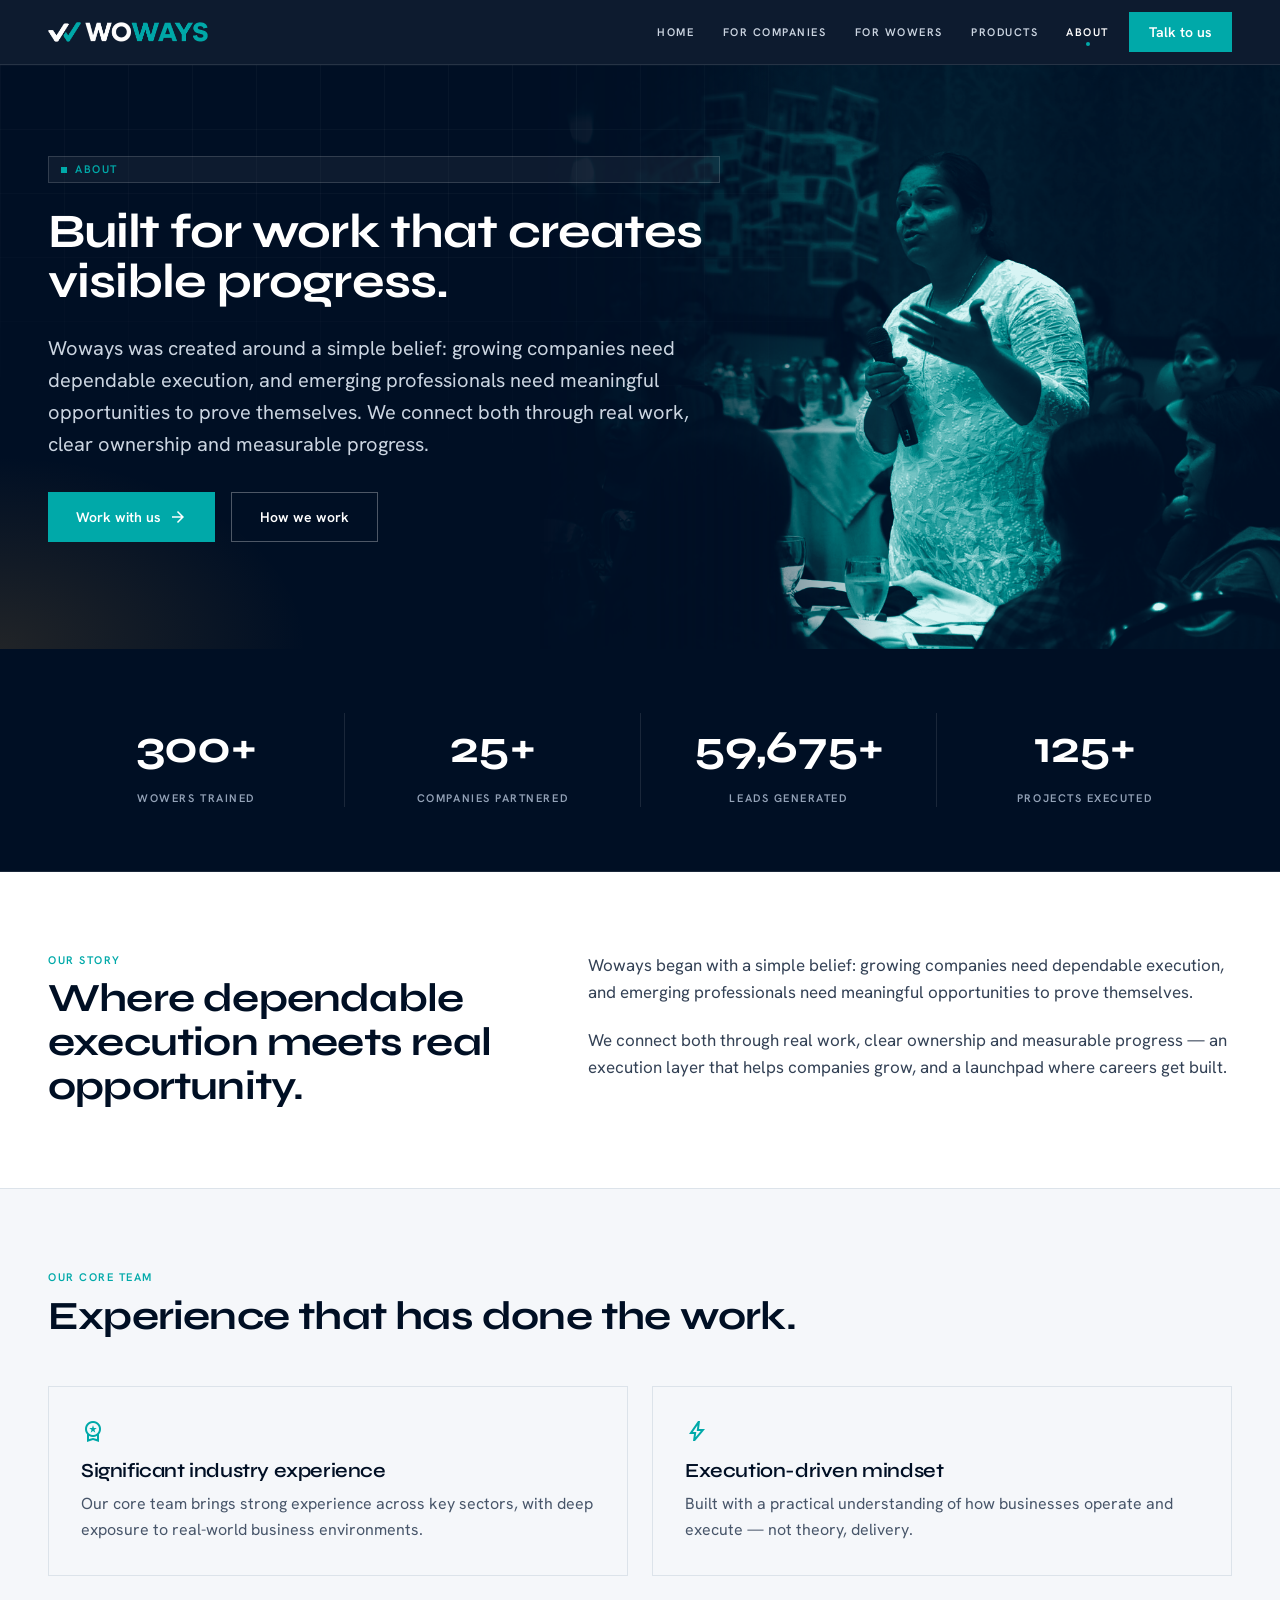
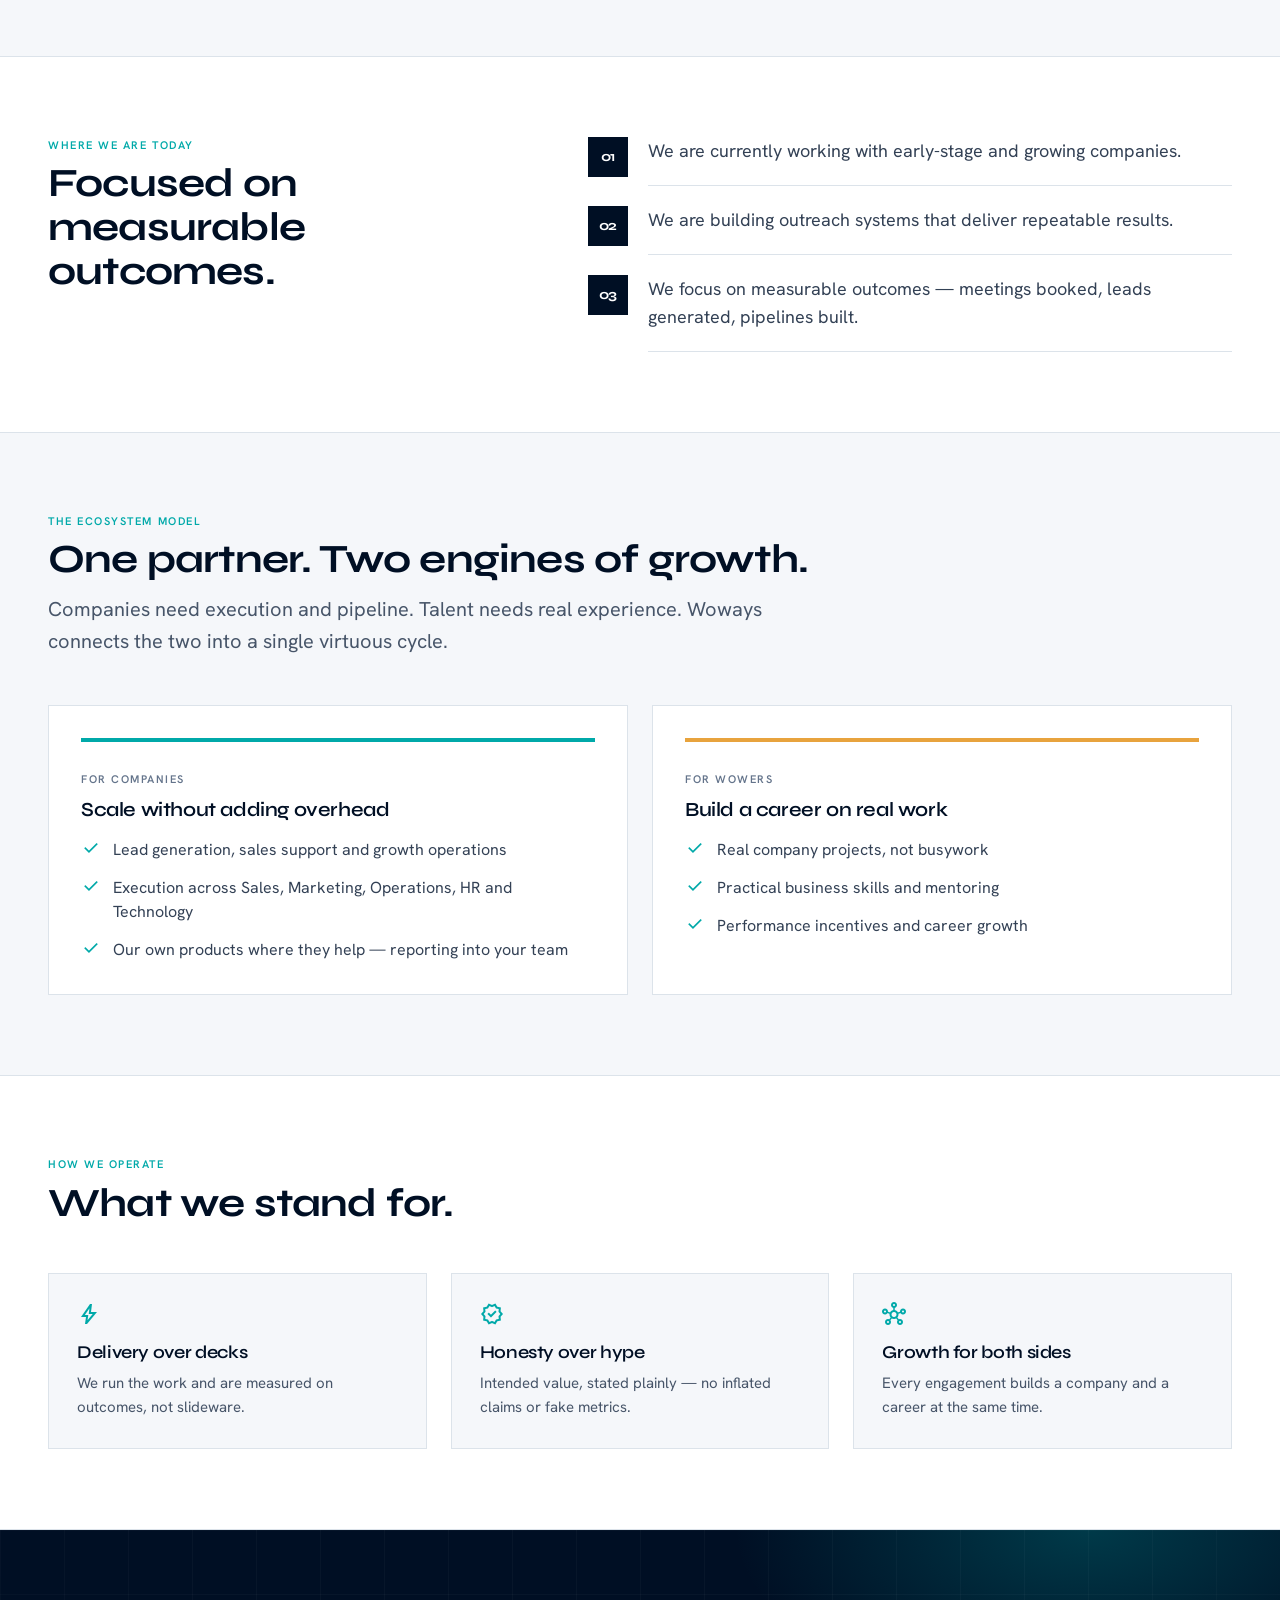
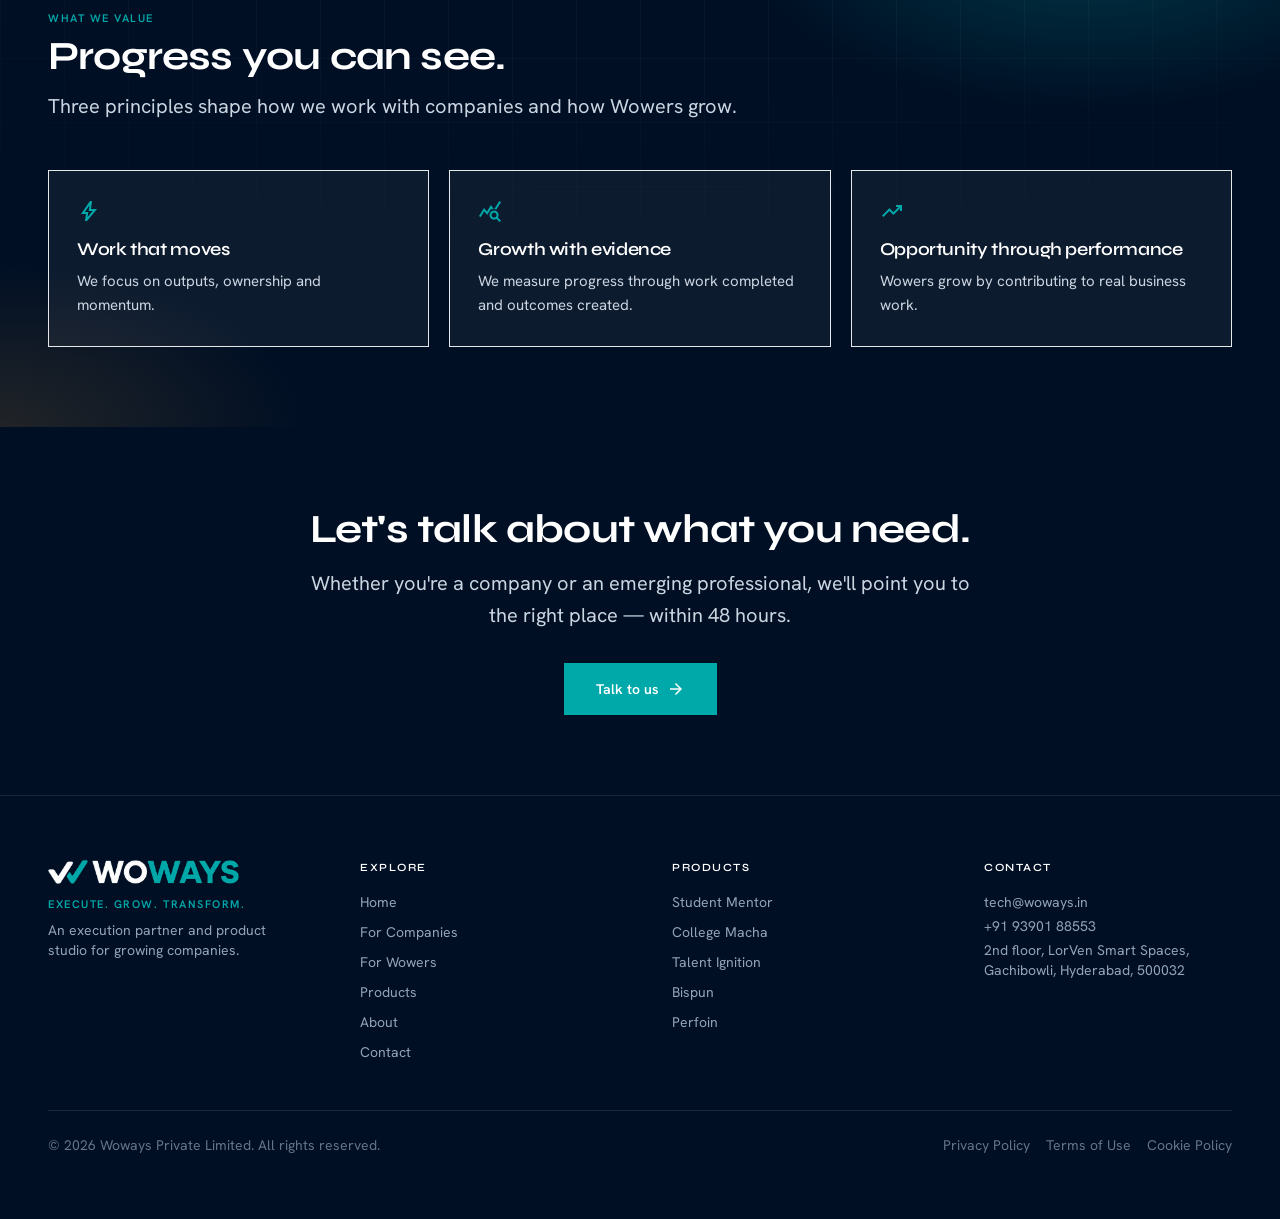
==== commit 1d1e9f31: "Full-bleed Indian office/professional hero photos across all pages - Replace hero visuals on Home, F" ====
--- a/about.html
+++ b/about.html
@@ -49,7 +49,10 @@
  @keyframes floaty{0%,100%{transform:translateY(0)}50%{transform:translateY(-14px)}}
  .floaty{animation:floaty 6s ease-in-out infinite}
  @media (prefers-reduced-motion:reduce){.floaty{animation:none!important}}
+ @keyframes haloPulse{0%,100%{opacity:.5;transform:scale(1)}50%{opacity:.85;transform:scale(1.07)}}
+ .halo{filter:blur(34px);animation:haloPulse 7.5s ease-in-out infinite;will-change:opacity,transform}
+ @media (prefers-reduced-motion:reduce){.halo{animation:none!important;opacity:.68!important;transform:none!important}}
  .glow{background:radial-gradient(46% 60% at 85% 0%,rgba(0,169,169,.28),transparent 60%),radial-gradient(40% 55% at 0% 100%,rgba(232,163,61,.14),transparent 60%)}
  .gridlines{background-image:linear-gradient(rgba(255,255,255,.05) 1px,transparent 1px),linear-gradient(90deg,rgba(255,255,255,.05) 1px,transparent 1px);background-size:64px 64px;-webkit-mask:radial-gradient(120% 90% at 50% 0%,#000 30%,transparent 78%);mask:radial-gradient(120% 90% at 50% 0%,#000 30%,transparent 78%)}
 </style>
-</head><body class="bg-paperBg text-brandNavy antialiased"><a href="#main" class="skip">Skip to content</a><header class="sticky top-0 z-50 bg-brandNavy/95 backdrop-blur border-b border-white/10"><div class="max-w-[1440px] mx-auto px-6 lg:px-12 h-16 flex items-center justify-between"><a href="/" aria-label="Woways — Execute, Grow, Transform" class="flex items-center gap-1 shrink-0"><img src="logo-icon.png" alt="" class="h-5 w-auto"/><img src="logo-word.png" alt="Woways" class="h-5 w-auto"/></a><div class="flex items-center gap-5"><nav class="hidden md:flex items-center gap-5 lg:gap-7" aria-label="Primary"><a class="cap text-slate-300 hover:text-white transition-colors" href="/">Home</a><a class="cap text-slate-300 hover:text-white transition-colors" href="companies">For Companies</a><a class="cap text-slate-300 hover:text-white transition-colors" href="wowers">For Wowers</a><a class="cap text-slate-300 hover:text-white transition-colors" href="products">Products</a><a class="cap text-white transition-colors relative" href="about" aria-current="page">About<span class="absolute -bottom-1.5 left-1/2 -translate-x-1/2 w-1 h-1 rounded-full bg-brandTeal"></span></a></nav><a class="hidden sm:inline-flex items-center bg-brandTeal hover:bg-brandTealDark text-white text-sm font-semibold px-5 py-2.5 transition-colors" href="contact">Talk to us</a><button id="mbtn" class="md:hidden text-white p-2" aria-label="Open menu" aria-expanded="false"><span class="material-symbols-outlined">menu</span></button></div></div><div id="mmenu" class="hidden md:hidden bg-brandNavy border-t border-white/10"><a class="block px-6 py-3 text-slate-200 border-t border-white/10 font-display font-semibold" href="/">Home</a><a class="block px-6 py-3 text-slate-200 border-t border-white/10 font-display font-semibold" href="companies">For Companies</a><a class="block px-6 py-3 text-slate-200 border-t border-white/10 font-display font-semibold" href="wowers">For Wowers</a><a class="block px-6 py-3 text-slate-200 border-t border-white/10 font-display font-semibold" href="products">Products</a><a class="block px-6 py-3 text-slate-200 border-t border-white/10 font-display font-semibold" href="about">About</a><div class="p-4 border-t border-white/10"><a class="block text-center bg-brandTeal hover:bg-brandTealDark text-white text-sm font-semibold px-6 py-3 transition-colors" href="contact">Talk to us</a></div></div></header><main id="main" tabindex="-1"><section class="relative bg-brandNavy text-white overflow-hidden"><div class="absolute inset-0 glow pointer-events-none"></div><div class="absolute inset-0 gridlines opacity-60 pointer-events-none"></div><div class="relative max-w-[1000px] mx-auto px-6 lg:px-12 pt-14 lg:pt-20 pb-14 lg:pb-16 text-center herofade"><span class="cap text-brandTeal block mb-4">About</span><h1 class="hd1 text-white mb-6">Built for work that creates visible progress.</h1><p class="lead text-slate-300 max-w-2xl mx-auto mb-8">Woways was created around a simple belief: growing companies need dependable execution, and emerging professionals need meaningful opportunities to prove themselves. We connect both through real work, clear ownership and measurable progress.</p><div class="flex flex-wrap gap-4 justify-center"><a class="bg-brandTeal hover:bg-brandTealDark text-white text-sm font-semibold px-7 py-3.5 transition-colors inline-flex items-center gap-2" href="contact">Work with us <span class="material-symbols-outlined text-[18px]" aria-hidden="true">arrow_forward</span></a><a class="border border-white/30 hover:border-white hover:bg-white/5 text-white text-sm font-semibold px-7 py-3.5 transition-colors" href="#ecosystem">How we work</a></div><div class="mt-12 flex flex-wrap justify-center gap-x-8 gap-y-4 reveal"><div class="flex items-center gap-2.5"><span class="w-9 h-9 rounded-lg bg-white/5 border border-white/10 grid place-items-center text-brandTeal shrink-0"><span class="material-symbols-outlined text-[18px]" aria-hidden="true">bolt</span></span><span class="text-sm font-display font-semibold text-white">Execution-first</span></div><div class="flex items-center gap-2.5"><span class="w-9 h-9 rounded-lg bg-white/5 border border-white/10 grid place-items-center text-brandTeal shrink-0"><span class="material-symbols-outlined text-[18px]" aria-hidden="true">query_stats</span></span><span class="text-sm font-display font-semibold text-white">Evidence of progress</span></div><div class="flex items-center gap-2.5"><span class="w-9 h-9 rounded-lg bg-white/5 border border-white/10 grid place-items-center text-brandTeal shrink-0"><span class="material-symbols-outlined text-[18px]" aria-hidden="true">handshake</span></span><span class="text-sm font-display font-semibold text-white">Growth for both sides</span></div><div class="flex items-center gap-2.5"><span class="w-9 h-9 rounded-lg bg-white/5 border border-white/10 grid place-items-center text-brandTeal shrink-0"><span class="material-symbols-outlined text-[18px]" aria-hidden="true">groups</span></span><span class="text-sm font-display font-semibold text-white">Emerging talent</span></div></div></div></section><section class="bg-brandNavy py-14 lg:py-16 border-b border-white/10"><div class="max-w-[1440px] mx-auto px-6 lg:px-12"><div class="grid grid-cols-2 md:grid-cols-4 gap-y-8 reveal"><div class="text-center px-2 "><div class="font-display font-bold text-white" style="font-size:clamp(30px,4.6vw,46px);letter-spacing:-0.02em"><span class="countup" data-to="300">300</span>+</div><div class="cap text-slate-400 mt-2">Wowers trained</div></div><div class="text-center px-2 md:border-l md:border-white/10"><div class="font-display font-bold text-white" style="font-size:clamp(30px,4.6vw,46px);letter-spacing:-0.02em"><span class="countup" data-to="25">25</span>+</div><div class="cap text-slate-400 mt-2">Companies partnered</div></div><div class="text-center px-2 md:border-l md:border-white/10"><div class="font-display font-bold text-white" style="font-size:clamp(30px,4.6vw,46px);letter-spacing:-0.02em"><span class="countup" data-to="59675">59,675</span>+</div><div class="cap text-slate-400 mt-2">Leads generated</div></div><div class="text-center px-2 md:border-l md:border-white/10"><div class="font-display font-bold text-white" style="font-size:clamp(30px,4.6vw,46px);letter-spacing:-0.02em"><span class="countup" data-to="125">125</span>+</div><div class="cap text-slate-400 mt-2">Projects executed</div></div></div></div></section><section class="bg-white py-16 lg:py-20 border-b border-borderLine"><div class="max-w-[1440px] mx-auto px-6 lg:px-12 grid lg:grid-cols-[0.85fr_1.15fr] gap-10 lg:gap-16 items-start"><div class="reveal"><span class="cap text-brandTeal block mb-2">Our story</span><h2 class="hd2 text-brandNavy">Where dependable execution meets real opportunity.</h2></div><div class="reveal space-y-5 text-[17px] text-slate-700 leading-relaxed"><p>Woways began with a simple belief: growing companies need dependable execution, and emerging professionals need meaningful opportunities to prove themselves.</p><p>We connect both through real work, clear ownership and measurable progress — an execution layer that helps companies grow, and a launchpad where careers get built.</p></div></div></section><section class="bg-paperBg py-16 lg:py-20 border-b border-borderLine"><div class="max-w-[1440px] mx-auto px-6 lg:px-12"><div class="max-w-3xl mb-12 reveal"><span class="cap text-brandTeal block mb-2">Our core team</span><h2 class="hd2 text-brandNavy mb-3">Experience that has done the work.</h2><p class="lead text-slate-600"></p></div><div class="grid grid-cols-1 md:grid-cols-2 gap-6 stagger reveal"><div class="bg-paperBg border border-borderLine p-8 card-lift"><span class="material-symbols-outlined text-brandTeal mb-4 block" aria-hidden="true">workspace_premium</span><h3 class="hd3 text-brandNavy mb-2" style="font-size:20px">Significant industry experience</h3><p class="text-slate-600 leading-relaxed">Our core team brings strong experience across key sectors, with deep exposure to real-world business environments.</p></div><div class="bg-paperBg border border-borderLine p-8 card-lift"><span class="material-symbols-outlined text-brandTeal mb-4 block" aria-hidden="true">bolt</span><h3 class="hd3 text-brandNavy mb-2" style="font-size:20px">Execution-driven mindset</h3><p class="text-slate-600 leading-relaxed">Built with a practical understanding of how businesses operate and execute — not theory, delivery.</p></div></div></div></section><section class="bg-white py-16 lg:py-20 border-b border-borderLine"><div class="max-w-[1440px] mx-auto px-6 lg:px-12 grid lg:grid-cols-[0.85fr_1.15fr] gap-10 lg:gap-16 items-start"><div class="reveal"><span class="cap text-brandTeal block mb-2">Where we are today</span><h2 class="hd2 text-brandNavy">Focused on measurable outcomes.</h2></div><div><div class="max-w-3xl space-y-5"><div class="flex gap-5 reveal"><div class="shrink-0 w-10 h-10 bg-brandNavy text-white grid place-items-center font-display font-bold text-sm">01</div><div class="pb-5 border-b border-borderLine flex-1 self-center"><p class="text-slate-700 text-lg">We are currently working with early-stage and growing companies.</p></div></div><div class="flex gap-5 reveal"><div class="shrink-0 w-10 h-10 bg-brandNavy text-white grid place-items-center font-display font-bold text-sm">02</div><div class="pb-5 border-b border-borderLine flex-1 self-center"><p class="text-slate-700 text-lg">We are building outreach systems that deliver repeatable results.</p></div></div><div class="flex gap-5 reveal"><div class="shrink-0 w-10 h-10 bg-brandNavy text-white grid place-items-center font-display font-bold text-sm">03</div><div class="pb-5 border-b border-borderLine flex-1 self-center"><p class="text-slate-700 text-lg">We focus on measurable outcomes — meetings booked, leads generated, pipelines built.</p></div></div></div></div></div></section><section class="bg-paperBg py-16 lg:py-20 border-b border-borderLine" id="ecosystem"><div class="max-w-[1440px] mx-auto px-6 lg:px-12"><div class="max-w-3xl mb-12 reveal"><span class="cap text-brandTeal block mb-2">The ecosystem model</span><h2 class="hd2 text-brandNavy mb-3">One partner. Two engines of growth.</h2><p class="lead text-slate-600">Companies need execution and pipeline. Talent needs real experience. Woways connects the two into a single virtuous cycle.</p></div><div class="grid grid-cols-1 md:grid-cols-2 gap-6 reveal"><div class="bg-white border border-borderLine p-8"><div class="w-full h-1 bg-brandTeal mb-6"></div><span class="cap text-slate-500">For companies</span><h3 class="hd3 text-brandNavy mt-2 mb-4" style="font-size:20px">Scale without adding overhead</h3><ul class="space-y-3.5"><li class="flex items-start gap-3 text-slate-700"><span class="material-symbols-outlined text-brandTeal text-[20px] shrink-0" aria-hidden="true">check</span><span>Lead generation, sales support and growth operations</span></li><li class="flex items-start gap-3 text-slate-700"><span class="material-symbols-outlined text-brandTeal text-[20px] shrink-0" aria-hidden="true">check</span><span>Execution across Sales, Marketing, Operations, HR and Technology</span></li><li class="flex items-start gap-3 text-slate-700"><span class="material-symbols-outlined text-brandTeal text-[20px] shrink-0" aria-hidden="true">check</span><span>Our own products where they help — reporting into your team</span></li></ul></div><div class="bg-white border border-borderLine p-8"><div class="w-full h-1 bg-brandOrange mb-6"></div><span class="cap text-slate-500">For Wowers</span><h3 class="hd3 text-brandNavy mt-2 mb-4" style="font-size:20px">Build a career on real work</h3><ul class="space-y-3.5"><li class="flex items-start gap-3 text-slate-700"><span class="material-symbols-outlined text-brandTeal text-[20px] shrink-0" aria-hidden="true">check</span><span>Real company projects, not busywork</span></li><li class="flex items-start gap-3 text-slate-700"><span class="material-symbols-outlined text-brandTeal text-[20px] shrink-0" aria-hidden="true">check</span><span>Practical business skills and mentoring</span></li><li class="flex items-start gap-3 text-slate-700"><span class="material-symbols-outlined text-brandTeal text-[20px] shrink-0" aria-hidden="true">check</span><span>Performance incentives and career growth</span></li></ul></div></div></div></section><section class="bg-white py-16 lg:py-20 border-b border-borderLine"><div class="max-w-[1440px] mx-auto px-6 lg:px-12"><div class="max-w-3xl mb-12 reveal"><span class="cap text-brandTeal block mb-2">How we operate</span><h2 class="hd2 text-brandNavy mb-3">What we stand for.</h2><p class="lead text-slate-600"></p></div><div class="grid grid-cols-1 md:grid-cols-3 gap-6 stagger reveal"><div class="bg-paperBg border border-borderLine p-7 card-lift"><span class="material-symbols-outlined text-brandTeal mb-4 block" aria-hidden="true">bolt</span><h3 class="hd3 text-brandNavy mb-2" style="font-size:18px">Delivery over decks</h3><p class="text-[15px] leading-relaxed text-slate-600">We run the work and are measured on outcomes, not slideware.</p></div><div class="bg-paperBg border border-borderLine p-7 card-lift"><span class="material-symbols-outlined text-brandTeal mb-4 block" aria-hidden="true">verified</span><h3 class="hd3 text-brandNavy mb-2" style="font-size:18px">Honesty over hype</h3><p class="text-[15px] leading-relaxed text-slate-600">Intended value, stated plainly — no inflated claims or fake metrics.</p></div><div class="bg-paperBg border border-borderLine p-7 card-lift"><span class="material-symbols-outlined text-brandTeal mb-4 block" aria-hidden="true">hub</span><h3 class="hd3 text-brandNavy mb-2" style="font-size:18px">Growth for both sides</h3><p class="text-[15px] leading-relaxed text-slate-600">Every engagement builds a company and a career at the same time.</p></div></div></div></section><section class="relative bg-brandNavy text-white overflow-hidden"><div class="absolute inset-0 glow pointer-events-none"></div><div class="absolute inset-0 gridlines opacity-60 pointer-events-none"></div><div class="relative max-w-[1440px] mx-auto px-6 lg:px-12 py-16 lg:py-20"><div class="max-w-3xl mb-12 reveal"><span class="cap text-brandTeal block mb-2">What we value</span><h2 class="hd2 text-white mb-3">Progress you can see.</h2><p class="lead text-slate-300">Three principles shape how we work with companies and how Wowers grow.</p></div><div class="grid grid-cols-1 md:grid-cols-3 gap-5 stagger reveal"><div class="border border-white/12 bg-white/5 p-7 card-lift"><span class="material-symbols-outlined text-brandTeal mb-4 block" aria-hidden="true">bolt</span><h3 class="hd3 text-white mb-2" style="font-size:18px">Work that moves</h3><p class="text-[15px] leading-relaxed text-slate-300">We focus on outputs, ownership and momentum.</p></div><div class="border border-white/12 bg-white/5 p-7 card-lift"><span class="material-symbols-outlined text-brandTeal mb-4 block" aria-hidden="true">query_stats</span><h3 class="hd3 text-white mb-2" style="font-size:18px">Growth with evidence</h3><p class="text-[15px] leading-relaxed text-slate-300">We measure progress through work completed and outcomes created.</p></div><div class="border border-white/12 bg-white/5 p-7 card-lift"><span class="material-symbols-outlined text-brandTeal mb-4 block" aria-hidden="true">trending_up</span><h3 class="hd3 text-white mb-2" style="font-size:18px">Opportunity through performance</h3><p class="text-[15px] leading-relaxed text-slate-300">Wowers grow by contributing to real business work.</p></div></div></div></section><section class="bg-brandNavy text-white py-20"><div class="max-w-[1440px] mx-auto px-6 lg:px-12 text-center reveal"><h2 class="hd2 text-white mb-4">Let's talk about what you need.</h2><p class="lead text-slate-300 max-w-2xl mx-auto mb-8">Whether you're a company or an emerging professional, we'll point you to the right place — within 48 hours.</p><a class="inline-flex items-center gap-2 bg-brandTeal hover:bg-brandTealDark text-white text-sm font-semibold px-8 py-4 transition-colors" href="contact">Talk to us <span class="material-symbols-outlined text-[18px]" aria-hidden="true">arrow_forward</span></a></div></section></main><footer class="bg-brandNavy text-slate-400 py-16 border-t border-white/10"><div class="max-w-[1440px] mx-auto px-6 lg:px-12"><div class="grid grid-cols-2 md:grid-cols-4 gap-x-8 lg:gap-x-16 gap-y-10 pb-12 border-b border-white/10"><div class="col-span-2 md:col-span-1"><div class="flex items-center gap-1 mb-3"><img src="logo-icon.png" alt="" class="h-6 w-auto"/><img src="logo-word.png" alt="Woways" class="h-6 w-auto"/></div><p class="cap text-brandTeal mb-2">Execute. Grow. Transform.</p><p class="text-sm max-w-[30ch]">An execution partner and product studio for growing companies.</p></div><div><h4 class="cap text-white mb-4">Explore</h4><ul class="space-y-2.5 text-sm"><li><a class="hover:text-white transition-colors" href="/">Home</a></li><li><a class="hover:text-white transition-colors" href="companies">For Companies</a></li><li><a class="hover:text-white transition-colors" href="wowers">For Wowers</a></li><li><a class="hover:text-white transition-colors" href="products">Products</a></li><li><a class="hover:text-white transition-colors" href="about">About</a></li><li><a class="hover:text-white transition-colors" href="contact">Contact</a></li></ul></div><div><h4 class="cap text-white mb-4">Products</h4><ul class="space-y-2.5 text-sm"><li><a class="hover:text-white transition-colors" href="https://studentmentor.co.in" target="_blank" rel="noopener noreferrer">Student Mentor</a></li><li><a class="hover:text-white transition-colors" href="https://collegemacha.com" target="_blank" rel="noopener noreferrer">College Macha</a></li><li><a class="hover:text-white transition-colors" href="https://talentignition.in" target="_blank" rel="noopener noreferrer">Talent Ignition</a></li><li><a class="hover:text-white transition-colors" href="https://bispun.com" target="_blank" rel="noopener noreferrer">Bispun</a></li><li><a class="hover:text-white transition-colors" href="https://woways-site.vercel.app" target="_blank" rel="noopener noreferrer">Perfoin</a></li></ul></div><div><h4 class="cap text-white mb-4">Contact</h4><p class="text-sm mb-1"><a class="hover:text-white transition-colors" href="mailto:tech@woways.in">tech@woways.in</a></p><p class="text-sm mb-1"><a class="hover:text-white transition-colors" href="tel:+919390188553">+91 93901 88553</a></p><p class="text-sm">2nd floor, LorVen Smart Spaces,<br/>Gachibowli, Hyderabad, 500032</p></div></div><div class="pt-6 text-sm text-slate-500 flex flex-wrap justify-between gap-3"><span>&copy; 2026 Woways Private Limited. All rights reserved.</span><span class="flex flex-wrap gap-x-4 gap-y-1"><a class="hover:text-white transition-colors" href="privacy">Privacy Policy</a><a class="hover:text-white transition-colors" href="terms">Terms of Use</a><a class="hover:text-white transition-colors" href="cookies">Cookie Policy</a></span></div></div></footer><script>(function(){var b=document.getElementById("mbtn"),m=document.getElementById("mmenu");if(b)b.addEventListener("click",function(){var o=m.classList.toggle("hidden");b.setAttribute("aria-expanded",String(!o));});})();(function(){var els=document.querySelectorAll(".reveal,.stagger");if(matchMedia("(prefers-reduced-motion: reduce)").matches||!("IntersectionObserver" in window))return;document.documentElement.classList.add("js-anim");var io=new IntersectionObserver(function(es){es.forEach(function(e){if(e.isIntersecting){e.target.classList.add("in");io.unobserve(e.target);}});},{threshold:.12,rootMargin:"0px 0px -6% 0px"});els.forEach(function(e){io.observe(e);});setTimeout(function(){els.forEach(function(e){e.classList.add("in");});},1600);})();(function(){var els=document.querySelectorAll(".countup");if(!els.length)return;var fmt=function(n){return n.toLocaleString("en-IN");};var run=function(el){var to=parseInt(el.getAttribute("data-to"),10)||0,st=null,d=1400;setTimeout(function(){el.textContent=fmt(to);},d+500);if(matchMedia("(prefers-reduced-motion: reduce)").matches||!window.requestAnimationFrame){el.textContent=fmt(to);return;}el.textContent="0";function step(t){if(!st)st=t;var p=Math.min((t-st)/d,1);el.textContent=fmt(Math.floor((1-Math.pow(1-p,3))*to));if(p<1)requestAnimationFrame(step);}requestAnimationFrame(step);};if("IntersectionObserver" in window){var io=new IntersectionObserver(function(es){es.forEach(function(e){if(e.isIntersecting){run(e.target);io.unobserve(e.target);}});},{threshold:.4});els.forEach(function(e){io.observe(e);});}else{els.forEach(run);}})();(function(){document.querySelectorAll("form.w3form").forEach(function(f){f.addEventListener("submit",function(e){e.preventDefault();var ok=f.querySelector(".form-ok"),err=f.querySelector(".form-err"),btn=f.querySelector("button[type=submit]"),lbl=btn?btn.textContent:"";if(err)err.classList.add("hidden");if(ok)ok.classList.add("hidden");var obj={};new FormData(f).forEach(function(v,k){obj[k]=v;});if(btn){btn.disabled=true;btn.textContent="Sending\u2026";}fetch("/api/submit",{method:"POST",headers:{"Content-Type":"application/json",Accept:"application/json"},body:JSON.stringify(obj)}).then(function(r){return r.json();}).then(function(j){if(j.success){f.reset();if(ok){ok.classList.remove("hidden");ok.scrollIntoView({block:"center",behavior:"smooth"});}}else{if(err){err.textContent=(j&&j.message)||"Something went wrong. Please email tech@woways.in.";err.classList.remove("hidden");}}}).catch(function(){if(err){err.textContent="Network error. Please email tech@woways.in.";err.classList.remove("hidden");}}).finally(function(){if(btn){btn.disabled=false;btn.textContent=lbl;}});});});})();(function(){if(matchMedia("(prefers-reduced-motion: reduce)").matches)return;document.addEventListener("click",function(e){if(e.defaultPrevented||e.button!==0||e.metaKey||e.ctrlKey||e.shiftKey||e.altKey)return;var a=e.target.closest&&e.target.closest("a");if(!a)return;if(a.target==="_blank"||a.hasAttribute("download"))return;var href=a.getAttribute("href")||"";if(!href||href.charAt(0)==="#"||/^(mailto:|tel:)/.test(href))return;var url;try{url=new URL(a.href,location.href);}catch(_){return;}if(url.origin!==location.origin)return;if(url.pathname===location.pathname){return;}e.preventDefault();document.body.classList.add("is-leaving");setTimeout(function(){location.href=a.href;},230);setTimeout(function(){document.body.classList.remove("is-leaving");},2500);});window.addEventListener("pageshow",function(ev){if(ev.persisted)document.body.classList.remove("is-leaving");});})();</script></body></html>+</head><body class="bg-paperBg text-brandNavy antialiased"><a href="#main" class="skip">Skip to content</a><header class="sticky top-0 z-50 bg-brandNavy/95 backdrop-blur border-b border-white/10"><div class="max-w-[1440px] mx-auto px-6 lg:px-12 h-16 flex items-center justify-between"><a href="/" aria-label="Woways — Execute, Grow, Transform" class="flex items-center gap-1 shrink-0"><img src="logo-icon.png" alt="" class="h-5 w-auto"/><img src="logo-word.png" alt="Woways" class="h-5 w-auto"/></a><div class="flex items-center gap-5"><nav class="hidden md:flex items-center gap-5 lg:gap-7" aria-label="Primary"><a class="cap text-slate-300 hover:text-white transition-colors" href="/">Home</a><a class="cap text-slate-300 hover:text-white transition-colors" href="companies">For Companies</a><a class="cap text-slate-300 hover:text-white transition-colors" href="wowers">For Wowers</a><a class="cap text-slate-300 hover:text-white transition-colors" href="products">Products</a><a class="cap text-white transition-colors relative" href="about" aria-current="page">About<span class="absolute -bottom-1.5 left-1/2 -translate-x-1/2 w-1 h-1 rounded-full bg-brandTeal"></span></a></nav><a class="hidden sm:inline-flex items-center bg-brandTeal hover:bg-brandTealDark text-white text-sm font-semibold px-5 py-2.5 transition-colors" href="contact">Talk to us</a><button id="mbtn" class="md:hidden text-white p-2" aria-label="Open menu" aria-expanded="false"><span class="material-symbols-outlined">menu</span></button></div></div><div id="mmenu" class="hidden md:hidden bg-brandNavy border-t border-white/10"><a class="block px-6 py-3 text-slate-200 border-t border-white/10 font-display font-semibold" href="/">Home</a><a class="block px-6 py-3 text-slate-200 border-t border-white/10 font-display font-semibold" href="companies">For Companies</a><a class="block px-6 py-3 text-slate-200 border-t border-white/10 font-display font-semibold" href="wowers">For Wowers</a><a class="block px-6 py-3 text-slate-200 border-t border-white/10 font-display font-semibold" href="products">Products</a><a class="block px-6 py-3 text-slate-200 border-t border-white/10 font-display font-semibold" href="about">About</a><div class="p-4 border-t border-white/10"><a class="block text-center bg-brandTeal hover:bg-brandTealDark text-white text-sm font-semibold px-6 py-3 transition-colors" href="contact">Talk to us</a></div></div></header><main id="main" tabindex="-1"><section class="relative bg-brandNavy text-white overflow-hidden"><div class="absolute inset-0 glow pointer-events-none"></div><div class="absolute inset-0 gridlines opacity-60 pointer-events-none"></div><div class="hidden lg:block absolute top-0 right-0 h-full w-[58%] herofade" style="animation-delay:.18s"><img src="hero-about.png" alt="A Woways team member speaking to a room of people" loading="eager" class="w-full h-full object-cover object-center" style="-webkit-mask-image:linear-gradient(to right,transparent 0%,rgba(0,0,0,.12) 16%,#000 48%);mask-image:linear-gradient(to right,transparent 0%,rgba(0,0,0,.12) 16%,#000 48%)"/></div><div class="relative max-w-[1440px] mx-auto px-6 lg:px-12 pt-12 lg:pt-16 pb-14 lg:pb-20"><div class="max-w-2xl herofade lg:min-h-[440px] flex flex-col justify-center"><div class="inline-flex items-center gap-2 px-3 py-1 bg-white/5 border border-white/15 text-brandTeal cap mb-6"><span class="w-1.5 h-1.5 bg-brandTeal inline-block"></span> About</div><h1 class="hd1 text-white mb-6">Built for work that creates visible progress.</h1><p class="lead text-slate-300 mb-8">Woways was created around a simple belief: growing companies need dependable execution, and emerging professionals need meaningful opportunities to prove themselves. We connect both through real work, clear ownership and measurable progress.</p><div class="flex flex-wrap gap-4"><a class="bg-brandTeal hover:bg-brandTealDark text-white text-sm font-semibold px-7 py-3.5 transition-colors inline-flex items-center gap-2" href="contact">Work with us <span class="material-symbols-outlined text-[18px]" aria-hidden="true">arrow_forward</span></a><a class="border border-white/30 hover:border-white hover:bg-white/5 text-white text-sm font-semibold px-7 py-3.5 transition-colors" href="#ecosystem">How we work</a></div></div></div></section><section class="bg-brandNavy py-14 lg:py-16 border-b border-white/10"><div class="max-w-[1440px] mx-auto px-6 lg:px-12"><div class="grid grid-cols-2 md:grid-cols-4 gap-y-8 reveal"><div class="text-center px-2 "><div class="font-display font-bold text-white" style="font-size:clamp(30px,4.6vw,46px);letter-spacing:-0.02em"><span class="countup" data-to="300">300</span>+</div><div class="cap text-slate-400 mt-2">Wowers trained</div></div><div class="text-center px-2 md:border-l md:border-white/10"><div class="font-display font-bold text-white" style="font-size:clamp(30px,4.6vw,46px);letter-spacing:-0.02em"><span class="countup" data-to="25">25</span>+</div><div class="cap text-slate-400 mt-2">Companies partnered</div></div><div class="text-center px-2 md:border-l md:border-white/10"><div class="font-display font-bold text-white" style="font-size:clamp(30px,4.6vw,46px);letter-spacing:-0.02em"><span class="countup" data-to="59675">59,675</span>+</div><div class="cap text-slate-400 mt-2">Leads generated</div></div><div class="text-center px-2 md:border-l md:border-white/10"><div class="font-display font-bold text-white" style="font-size:clamp(30px,4.6vw,46px);letter-spacing:-0.02em"><span class="countup" data-to="125">125</span>+</div><div class="cap text-slate-400 mt-2">Projects executed</div></div></div></div></section><section class="bg-white py-16 lg:py-20 border-b border-borderLine"><div class="max-w-[1440px] mx-auto px-6 lg:px-12 grid lg:grid-cols-[0.85fr_1.15fr] gap-10 lg:gap-16 items-start"><div class="reveal"><span class="cap text-brandTeal block mb-2">Our story</span><h2 class="hd2 text-brandNavy">Where dependable execution meets real opportunity.</h2></div><div class="reveal space-y-5 text-[17px] text-slate-700 leading-relaxed"><p>Woways began with a simple belief: growing companies need dependable execution, and emerging professionals need meaningful opportunities to prove themselves.</p><p>We connect both through real work, clear ownership and measurable progress — an execution layer that helps companies grow, and a launchpad where careers get built.</p></div></div></section><section class="bg-paperBg py-16 lg:py-20 border-b border-borderLine"><div class="max-w-[1440px] mx-auto px-6 lg:px-12"><div class="max-w-3xl mb-12 reveal"><span class="cap text-brandTeal block mb-2">Our core team</span><h2 class="hd2 text-brandNavy mb-3">Experience that has done the work.</h2><p class="lead text-slate-600"></p></div><div class="grid grid-cols-1 md:grid-cols-2 gap-6 stagger reveal"><div class="bg-paperBg border border-borderLine p-8 card-lift"><span class="material-symbols-outlined text-brandTeal mb-4 block" aria-hidden="true">workspace_premium</span><h3 class="hd3 text-brandNavy mb-2" style="font-size:20px">Significant industry experience</h3><p class="text-slate-600 leading-relaxed">Our core team brings strong experience across key sectors, with deep exposure to real-world business environments.</p></div><div class="bg-paperBg border border-borderLine p-8 card-lift"><span class="material-symbols-outlined text-brandTeal mb-4 block" aria-hidden="true">bolt</span><h3 class="hd3 text-brandNavy mb-2" style="font-size:20px">Execution-driven mindset</h3><p class="text-slate-600 leading-relaxed">Built with a practical understanding of how businesses operate and execute — not theory, delivery.</p></div></div></div></section><section class="bg-white py-16 lg:py-20 border-b border-borderLine"><div class="max-w-[1440px] mx-auto px-6 lg:px-12 grid lg:grid-cols-[0.85fr_1.15fr] gap-10 lg:gap-16 items-start"><div class="reveal"><span class="cap text-brandTeal block mb-2">Where we are today</span><h2 class="hd2 text-brandNavy">Focused on measurable outcomes.</h2></div><div><div class="max-w-3xl space-y-5"><div class="flex gap-5 reveal"><div class="shrink-0 w-10 h-10 bg-brandNavy text-white grid place-items-center font-display font-bold text-sm">01</div><div class="pb-5 border-b border-borderLine flex-1 self-center"><p class="text-slate-700 text-lg">We are currently working with early-stage and growing companies.</p></div></div><div class="flex gap-5 reveal"><div class="shrink-0 w-10 h-10 bg-brandNavy text-white grid place-items-center font-display font-bold text-sm">02</div><div class="pb-5 border-b border-borderLine flex-1 self-center"><p class="text-slate-700 text-lg">We are building outreach systems that deliver repeatable results.</p></div></div><div class="flex gap-5 reveal"><div class="shrink-0 w-10 h-10 bg-brandNavy text-white grid place-items-center font-display font-bold text-sm">03</div><div class="pb-5 border-b border-borderLine flex-1 self-center"><p class="text-slate-700 text-lg">We focus on measurable outcomes — meetings booked, leads generated, pipelines built.</p></div></div></div></div></div></section><section class="bg-paperBg py-16 lg:py-20 border-b border-borderLine" id="ecosystem"><div class="max-w-[1440px] mx-auto px-6 lg:px-12"><div class="max-w-3xl mb-12 reveal"><span class="cap text-brandTeal block mb-2">The ecosystem model</span><h2 class="hd2 text-brandNavy mb-3">One partner. Two engines of growth.</h2><p class="lead text-slate-600">Companies need execution and pipeline. Talent needs real experience. Woways connects the two into a single virtuous cycle.</p></div><div class="grid grid-cols-1 md:grid-cols-2 gap-6 reveal"><div class="bg-white border border-borderLine p-8"><div class="w-full h-1 bg-brandTeal mb-6"></div><span class="cap text-slate-500">For companies</span><h3 class="hd3 text-brandNavy mt-2 mb-4" style="font-size:20px">Scale without adding overhead</h3><ul class="space-y-3.5"><li class="flex items-start gap-3 text-slate-700"><span class="material-symbols-outlined text-brandTeal text-[20px] shrink-0" aria-hidden="true">check</span><span>Lead generation, sales support and growth operations</span></li><li class="flex items-start gap-3 text-slate-700"><span class="material-symbols-outlined text-brandTeal text-[20px] shrink-0" aria-hidden="true">check</span><span>Execution across Sales, Marketing, Operations, HR and Technology</span></li><li class="flex items-start gap-3 text-slate-700"><span class="material-symbols-outlined text-brandTeal text-[20px] shrink-0" aria-hidden="true">check</span><span>Our own products where they help — reporting into your team</span></li></ul></div><div class="bg-white border border-borderLine p-8"><div class="w-full h-1 bg-brandOrange mb-6"></div><span class="cap text-slate-500">For Wowers</span><h3 class="hd3 text-brandNavy mt-2 mb-4" style="font-size:20px">Build a career on real work</h3><ul class="space-y-3.5"><li class="flex items-start gap-3 text-slate-700"><span class="material-symbols-outlined text-brandTeal text-[20px] shrink-0" aria-hidden="true">check</span><span>Real company projects, not busywork</span></li><li class="flex items-start gap-3 text-slate-700"><span class="material-symbols-outlined text-brandTeal text-[20px] shrink-0" aria-hidden="true">check</span><span>Practical business skills and mentoring</span></li><li class="flex items-start gap-3 text-slate-700"><span class="material-symbols-outlined text-brandTeal text-[20px] shrink-0" aria-hidden="true">check</span><span>Performance incentives and career growth</span></li></ul></div></div></div></section><section class="bg-white py-16 lg:py-20 border-b border-borderLine"><div class="max-w-[1440px] mx-auto px-6 lg:px-12"><div class="max-w-3xl mb-12 reveal"><span class="cap text-brandTeal block mb-2">How we operate</span><h2 class="hd2 text-brandNavy mb-3">What we stand for.</h2><p class="lead text-slate-600"></p></div><div class="grid grid-cols-1 md:grid-cols-3 gap-6 stagger reveal"><div class="bg-paperBg border border-borderLine p-7 card-lift"><span class="material-symbols-outlined text-brandTeal mb-4 block" aria-hidden="true">bolt</span><h3 class="hd3 text-brandNavy mb-2" style="font-size:18px">Delivery over decks</h3><p class="text-[15px] leading-relaxed text-slate-600">We run the work and are measured on outcomes, not slideware.</p></div><div class="bg-paperBg border border-borderLine p-7 card-lift"><span class="material-symbols-outlined text-brandTeal mb-4 block" aria-hidden="true">verified</span><h3 class="hd3 text-brandNavy mb-2" style="font-size:18px">Honesty over hype</h3><p class="text-[15px] leading-relaxed text-slate-600">Intended value, stated plainly — no inflated claims or fake metrics.</p></div><div class="bg-paperBg border border-borderLine p-7 card-lift"><span class="material-symbols-outlined text-brandTeal mb-4 block" aria-hidden="true">hub</span><h3 class="hd3 text-brandNavy mb-2" style="font-size:18px">Growth for both sides</h3><p class="text-[15px] leading-relaxed text-slate-600">Every engagement builds a company and a career at the same time.</p></div></div></div></section><section class="relative bg-brandNavy text-white overflow-hidden"><div class="absolute inset-0 glow pointer-events-none"></div><div class="absolute inset-0 gridlines opacity-60 pointer-events-none"></div><div class="relative max-w-[1440px] mx-auto px-6 lg:px-12 py-16 lg:py-20"><div class="max-w-3xl mb-12 reveal"><span class="cap text-brandTeal block mb-2">What we value</span><h2 class="hd2 text-white mb-3">Progress you can see.</h2><p class="lead text-slate-300">Three principles shape how we work with companies and how Wowers grow.</p></div><div class="grid grid-cols-1 md:grid-cols-3 gap-5 stagger reveal"><div class="border border-white/12 bg-white/5 p-7 card-lift"><span class="material-symbols-outlined text-brandTeal mb-4 block" aria-hidden="true">bolt</span><h3 class="hd3 text-white mb-2" style="font-size:18px">Work that moves</h3><p class="text-[15px] leading-relaxed text-slate-300">We focus on outputs, ownership and momentum.</p></div><div class="border border-white/12 bg-white/5 p-7 card-lift"><span class="material-symbols-outlined text-brandTeal mb-4 block" aria-hidden="true">query_stats</span><h3 class="hd3 text-white mb-2" style="font-size:18px">Growth with evidence</h3><p class="text-[15px] leading-relaxed text-slate-300">We measure progress through work completed and outcomes created.</p></div><div class="border border-white/12 bg-white/5 p-7 card-lift"><span class="material-symbols-outlined text-brandTeal mb-4 block" aria-hidden="true">trending_up</span><h3 class="hd3 text-white mb-2" style="font-size:18px">Opportunity through performance</h3><p class="text-[15px] leading-relaxed text-slate-300">Wowers grow by contributing to real business work.</p></div></div></div></section><section class="bg-brandNavy text-white py-20"><div class="max-w-[1440px] mx-auto px-6 lg:px-12 text-center reveal"><h2 class="hd2 text-white mb-4">Let's talk about what you need.</h2><p class="lead text-slate-300 max-w-2xl mx-auto mb-8">Whether you're a company or an emerging professional, we'll point you to the right place — within 48 hours.</p><a class="inline-flex items-center gap-2 bg-brandTeal hover:bg-brandTealDark text-white text-sm font-semibold px-8 py-4 transition-colors" href="contact">Talk to us <span class="material-symbols-outlined text-[18px]" aria-hidden="true">arrow_forward</span></a></div></section></main><footer class="bg-brandNavy text-slate-400 py-16 border-t border-white/10"><div class="max-w-[1440px] mx-auto px-6 lg:px-12"><div class="grid grid-cols-2 md:grid-cols-4 gap-x-8 lg:gap-x-16 gap-y-10 pb-12 border-b border-white/10"><div class="col-span-2 md:col-span-1"><div class="flex items-center gap-1 mb-3"><img src="logo-icon.png" alt="" class="h-6 w-auto"/><img src="logo-word.png" alt="Woways" class="h-6 w-auto"/></div><p class="cap text-brandTeal mb-2">Execute. Grow. Transform.</p><p class="text-sm max-w-[30ch]">An execution partner and product studio for growing companies.</p></div><div><h4 class="cap text-white mb-4">Explore</h4><ul class="space-y-2.5 text-sm"><li><a class="hover:text-white transition-colors" href="/">Home</a></li><li><a class="hover:text-white transition-colors" href="companies">For Companies</a></li><li><a class="hover:text-white transition-colors" href="wowers">For Wowers</a></li><li><a class="hover:text-white transition-colors" href="products">Products</a></li><li><a class="hover:text-white transition-colors" href="about">About</a></li><li><a class="hover:text-white transition-colors" href="contact">Contact</a></li></ul></div><div><h4 class="cap text-white mb-4">Products</h4><ul class="space-y-2.5 text-sm"><li><a class="hover:text-white transition-colors" href="https://studentmentor.co.in" target="_blank" rel="noopener noreferrer">Student Mentor</a></li><li><a class="hover:text-white transition-colors" href="https://collegemacha.com" target="_blank" rel="noopener noreferrer">College Macha</a></li><li><a class="hover:text-white transition-colors" href="https://talentignition.in" target="_blank" rel="noopener noreferrer">Talent Ignition</a></li><li><a class="hover:text-white transition-colors" href="https://bispun.com" target="_blank" rel="noopener noreferrer">Bispun</a></li><li><a class="hover:text-white transition-colors" href="https://woways-site.vercel.app" target="_blank" rel="noopener noreferrer">Perfoin</a></li></ul></div><div><h4 class="cap text-white mb-4">Contact</h4><p class="text-sm mb-1"><a class="hover:text-white transition-colors" href="mailto:tech@woways.in">tech@woways.in</a></p><p class="text-sm mb-1"><a class="hover:text-white transition-colors" href="tel:+919390188553">+91 93901 88553</a></p><p class="text-sm">2nd floor, LorVen Smart Spaces,<br/>Gachibowli, Hyderabad, 500032</p></div></div><div class="pt-6 text-sm text-slate-500 flex flex-wrap justify-between gap-3"><span>&copy; 2026 Woways Private Limited. All rights reserved.</span><span class="flex flex-wrap gap-x-4 gap-y-1"><a class="hover:text-white transition-colors" href="privacy">Privacy Policy</a><a class="hover:text-white transition-colors" href="terms">Terms of Use</a><a class="hover:text-white transition-colors" href="cookies">Cookie Policy</a></span></div></div></footer><script>(function(){var b=document.getElementById("mbtn"),m=document.getElementById("mmenu");if(b)b.addEventListener("click",function(){var o=m.classList.toggle("hidden");b.setAttribute("aria-expanded",String(!o));});})();(function(){var els=document.querySelectorAll(".reveal,.stagger");if(matchMedia("(prefers-reduced-motion: reduce)").matches||!("IntersectionObserver" in window))return;document.documentElement.classList.add("js-anim");var io=new IntersectionObserver(function(es){es.forEach(function(e){if(e.isIntersecting){e.target.classList.add("in");io.unobserve(e.target);}});},{threshold:.12,rootMargin:"0px 0px -6% 0px"});els.forEach(function(e){io.observe(e);});setTimeout(function(){els.forEach(function(e){e.classList.add("in");});},1600);})();(function(){var els=document.querySelectorAll(".countup");if(!els.length)return;var fmt=function(n){return n.toLocaleString("en-IN");};var run=function(el){var to=parseInt(el.getAttribute("data-to"),10)||0,st=null,d=1400;setTimeout(function(){el.textContent=fmt(to);},d+500);if(matchMedia("(prefers-reduced-motion: reduce)").matches||!window.requestAnimationFrame){el.textContent=fmt(to);return;}el.textContent="0";function step(t){if(!st)st=t;var p=Math.min((t-st)/d,1);el.textContent=fmt(Math.floor((1-Math.pow(1-p,3))*to));if(p<1)requestAnimationFrame(step);}requestAnimationFrame(step);};if("IntersectionObserver" in window){var io=new IntersectionObserver(function(es){es.forEach(function(e){if(e.isIntersecting){run(e.target);io.unobserve(e.target);}});},{threshold:.4});els.forEach(function(e){io.observe(e);});}else{els.forEach(run);}})();(function(){document.querySelectorAll("form.w3form").forEach(function(f){f.addEventListener("submit",function(e){e.preventDefault();var ok=f.querySelector(".form-ok"),err=f.querySelector(".form-err"),btn=f.querySelector("button[type=submit]"),lbl=btn?btn.textContent:"";if(err)err.classList.add("hidden");if(ok)ok.classList.add("hidden");var obj={};new FormData(f).forEach(function(v,k){obj[k]=v;});if(btn){btn.disabled=true;btn.textContent="Sending\u2026";}fetch("/api/submit",{method:"POST",headers:{"Content-Type":"application/json",Accept:"application/json"},body:JSON.stringify(obj)}).then(function(r){return r.json();}).then(function(j){if(j.success){f.reset();if(ok){ok.classList.remove("hidden");ok.scrollIntoView({block:"center",behavior:"smooth"});}}else{if(err){err.textContent=(j&&j.message)||"Something went wrong. Please email tech@woways.in.";err.classList.remove("hidden");}}}).catch(function(){if(err){err.textContent="Network error. Please email tech@woways.in.";err.classList.remove("hidden");}}).finally(function(){if(btn){btn.disabled=false;btn.textContent=lbl;}});});});})();(function(){if(matchMedia("(prefers-reduced-motion: reduce)").matches)return;document.addEventListener("click",function(e){if(e.defaultPrevented||e.button!==0||e.metaKey||e.ctrlKey||e.shiftKey||e.altKey)return;var a=e.target.closest&&e.target.closest("a");if(!a)return;if(a.target==="_blank"||a.hasAttribute("download"))return;var href=a.getAttribute("href")||"";if(!href||href.charAt(0)==="#"||/^(mailto:|tel:)/.test(href))return;var url;try{url=new URL(a.href,location.href);}catch(_){return;}if(url.origin!==location.origin)return;if(url.pathname===location.pathname){return;}e.preventDefault();document.body.classList.add("is-leaving");setTimeout(function(){location.href=a.href;},230);setTimeout(function(){document.body.classList.remove("is-leaving");},2500);});window.addEventListener("pageshow",function(ev){if(ev.persisted)document.body.classList.remove("is-leaving");});})();</script></body></html>
--- a/styles.css
+++ b/styles.css
@@ -1 +1 @@
-*,:after,:before{--tw-border-spacing-x:0;--tw-border-spacing-y:0;--tw-translate-x:0;--tw-translate-y:0;--tw-rotate:0;--tw-skew-x:0;--tw-skew-y:0;--tw-scale-x:1;--tw-scale-y:1;--tw-pan-x: ;--tw-pan-y: ;--tw-pinch-zoom: ;--tw-scroll-snap-strictness:proximity;--tw-gradient-from-position: ;--tw-gradient-via-position: ;--tw-gradient-to-position: ;--tw-ordinal: ;--tw-slashed-zero: ;--tw-numeric-figure: ;--tw-numeric-spacing: ;--tw-numeric-fraction: ;--tw-ring-inset: ;--tw-ring-offset-width:0px;--tw-ring-offset-color:#fff;--tw-ring-color:rgba(59,130,246,.5);--tw-ring-offset-shadow:0 0 #0000;--tw-ring-shadow:0 0 #0000;--tw-shadow:0 0 #0000;--tw-shadow-colored:0 0 #0000;--tw-blur: ;--tw-brightness: ;--tw-contrast: ;--tw-grayscale: ;--tw-hue-rotate: ;--tw-invert: ;--tw-saturate: ;--tw-sepia: ;--tw-drop-shadow: ;--tw-backdrop-blur: ;--tw-backdrop-brightness: ;--tw-backdrop-contrast: ;--tw-backdrop-grayscale: ;--tw-backdrop-hue-rotate: ;--tw-backdrop-invert: ;--tw-backdrop-opacity: ;--tw-backdrop-saturate: ;--tw-backdrop-sepia: ;--tw-contain-size: ;--tw-contain-layout: ;--tw-contain-paint: ;--tw-contain-style: }::backdrop{--tw-border-spacing-x:0;--tw-border-spacing-y:0;--tw-translate-x:0;--tw-translate-y:0;--tw-rotate:0;--tw-skew-x:0;--tw-skew-y:0;--tw-scale-x:1;--tw-scale-y:1;--tw-pan-x: ;--tw-pan-y: ;--tw-pinch-zoom: ;--tw-scroll-snap-strictness:proximity;--tw-gradient-from-position: ;--tw-gradient-via-position: ;--tw-gradient-to-position: ;--tw-ordinal: ;--tw-slashed-zero: ;--tw-numeric-figure: ;--tw-numeric-spacing: ;--tw-numeric-fraction: ;--tw-ring-inset: ;--tw-ring-offset-width:0px;--tw-ring-offset-color:#fff;--tw-ring-color:rgba(59,130,246,.5);--tw-ring-offset-shadow:0 0 #0000;--tw-ring-shadow:0 0 #0000;--tw-shadow:0 0 #0000;--tw-shadow-colored:0 0 #0000;--tw-blur: ;--tw-brightness: ;--tw-contrast: ;--tw-grayscale: ;--tw-hue-rotate: ;--tw-invert: ;--tw-saturate: ;--tw-sepia: ;--tw-drop-shadow: ;--tw-backdrop-blur: ;--tw-backdrop-brightness: ;--tw-backdrop-contrast: ;--tw-backdrop-grayscale: ;--tw-backdrop-hue-rotate: ;--tw-backdrop-invert: ;--tw-backdrop-opacity: ;--tw-backdrop-saturate: ;--tw-backdrop-sepia: ;--tw-contain-size: ;--tw-contain-layout: ;--tw-contain-paint: ;--tw-contain-style: }/*! tailwindcss v3.4.17 | MIT License | https://tailwindcss.com*/*,:after,:before{border:0 solid #e5e7eb;box-sizing:border-box}:after,:before{--tw-content:""}:host,html{line-height:1.5;-webkit-text-size-adjust:100%;font-family:ui-sans-serif,system-ui,sans-serif,Apple Color Emoji,Segoe UI Emoji,Segoe UI Symbol,Noto Color Emoji;font-feature-settings:normal;font-variation-settings:normal;-moz-tab-size:4;-o-tab-size:4;tab-size:4;-webkit-tap-highlight-color:transparent}body{line-height:inherit;margin:0}hr{border-top-width:1px;color:inherit;height:0}abbr:where([title]){-webkit-text-decoration:underline dotted;text-decoration:underline dotted}h1,h2,h3,h4,h5,h6{font-size:inherit;font-weight:inherit}a{color:inherit;text-decoration:inherit}b,strong{font-weight:bolder}code,kbd,pre,samp{font-family:ui-monospace,SFMono-Regular,Menlo,Monaco,Consolas,Liberation Mono,Courier New,monospace;font-feature-settings:normal;font-size:1em;font-variation-settings:normal}small{font-size:80%}sub,sup{font-size:75%;line-height:0;position:relative;vertical-align:baseline}sub{bottom:-.25em}sup{top:-.5em}table{border-collapse:collapse;border-color:inherit;text-indent:0}button,input,optgroup,select,textarea{color:inherit;font-family:inherit;font-feature-settings:inherit;font-size:100%;font-variation-settings:inherit;font-weight:inherit;letter-spacing:inherit;line-height:inherit;margin:0;padding:0}button,select{text-transform:none}button,input:where([type=button]),input:where([type=reset]),input:where([type=submit]){-webkit-appearance:button;background-color:transparent;background-image:none}:-moz-focusring{outline:auto}:-moz-ui-invalid{box-shadow:none}progress{vertical-align:baseline}::-webkit-inner-spin-button,::-webkit-outer-spin-button{height:auto}[type=search]{-webkit-appearance:textfield;outline-offset:-2px}::-webkit-search-decoration{-webkit-appearance:none}::-webkit-file-upload-button{-webkit-appearance:button;font:inherit}summary{display:list-item}blockquote,dd,dl,figure,h1,h2,h3,h4,h5,h6,hr,p,pre{margin:0}fieldset{margin:0}fieldset,legend{padding:0}menu,ol,ul{list-style:none;margin:0;padding:0}dialog{padding:0}textarea{resize:vertical}input::-moz-placeholder,textarea::-moz-placeholder{color:#9ca3af;opacity:1}input::placeholder,textarea::placeholder{color:#9ca3af;opacity:1}[role=button],button{cursor:pointer}:disabled{cursor:default}audio,canvas,embed,iframe,img,object,svg,video{display:block;vertical-align:middle}img,video{height:auto;max-width:100%}[hidden]:where(:not([hidden=until-found])){display:none}[multiple],[type=date],[type=datetime-local],[type=email],[type=month],[type=number],[type=password],[type=search],[type=tel],[type=text],[type=time],[type=url],[type=week],input:where(:not([type])),select,textarea{-webkit-appearance:none;-moz-appearance:none;appearance:none;background-color:#fff;border-color:#6b7280;border-radius:0;border-width:1px;font-size:1rem;line-height:1.5rem;padding:.5rem .75rem;--tw-shadow:0 0 #0000}[multiple]:focus,[type=date]:focus,[type=datetime-local]:focus,[type=email]:focus,[type=month]:focus,[type=number]:focus,[type=password]:focus,[type=search]:focus,[type=tel]:focus,[type=text]:focus,[type=time]:focus,[type=url]:focus,[type=week]:focus,input:where(:not([type])):focus,select:focus,textarea:focus{outline:2px solid transparent;outline-offset:2px;--tw-ring-inset:var(--tw-empty,/*!*/ /*!*/);--tw-ring-offset-width:0px;--tw-ring-offset-color:#fff;--tw-ring-color:#2563eb;--tw-ring-offset-shadow:var(--tw-ring-inset) 0 0 0 var(--tw-ring-offset-width) var(--tw-ring-offset-color);--tw-ring-shadow:var(--tw-ring-inset) 0 0 0 calc(1px + var(--tw-ring-offset-width)) var(--tw-ring-color);border-color:#2563eb;box-shadow:var(--tw-ring-offset-shadow),var(--tw-ring-shadow),var(--tw-shadow)}input::-moz-placeholder,textarea::-moz-placeholder{color:#6b7280;opacity:1}input::placeholder,textarea::placeholder{color:#6b7280;opacity:1}::-webkit-datetime-edit-fields-wrapper{padding:0}::-webkit-date-and-time-value{min-height:1.5em;text-align:inherit}::-webkit-datetime-edit{display:inline-flex}::-webkit-datetime-edit,::-webkit-datetime-edit-day-field,::-webkit-datetime-edit-hour-field,::-webkit-datetime-edit-meridiem-field,::-webkit-datetime-edit-millisecond-field,::-webkit-datetime-edit-minute-field,::-webkit-datetime-edit-month-field,::-webkit-datetime-edit-second-field,::-webkit-datetime-edit-year-field{padding-bottom:0;padding-top:0}select{background-image:url("data:image/svg+xml;charset=utf-8,%3Csvg xmlns='http://www.w3.org/2000/svg' fill='none' viewBox='0 0 20 20'%3E%3Cpath stroke='%236b7280' stroke-linecap='round' stroke-linejoin='round' stroke-width='1.5' d='m6 8 4 4 4-4'/%3E%3C/svg%3E");background-position:right .5rem center;background-repeat:no-repeat;background-size:1.5em 1.5em;padding-right:2.5rem;-webkit-print-color-adjust:exact;print-color-adjust:exact}[multiple],[size]:where(select:not([size="1"])){background-image:none;background-position:0 0;background-repeat:unset;background-size:initial;padding-right:.75rem;-webkit-print-color-adjust:unset;print-color-adjust:unset}[type=checkbox],[type=radio]{-webkit-appearance:none;-moz-appearance:none;appearance:none;background-color:#fff;background-origin:border-box;border-color:#6b7280;border-width:1px;color:#2563eb;display:inline-block;flex-shrink:0;height:1rem;padding:0;-webkit-print-color-adjust:exact;print-color-adjust:exact;-webkit-user-select:none;-moz-user-select:none;user-select:none;vertical-align:middle;width:1rem;--tw-shadow:0 0 #0000}[type=checkbox]{border-radius:0}[type=radio]{border-radius:100%}[type=checkbox]:focus,[type=radio]:focus{outline:2px solid transparent;outline-offset:2px;--tw-ring-inset:var(--tw-empty,/*!*/ /*!*/);--tw-ring-offset-width:2px;--tw-ring-offset-color:#fff;--tw-ring-color:#2563eb;--tw-ring-offset-shadow:var(--tw-ring-inset) 0 0 0 var(--tw-ring-offset-width) var(--tw-ring-offset-color);--tw-ring-shadow:var(--tw-ring-inset) 0 0 0 calc(2px + var(--tw-ring-offset-width)) var(--tw-ring-color);box-shadow:var(--tw-ring-offset-shadow),var(--tw-ring-shadow),var(--tw-shadow)}[type=checkbox]:checked,[type=radio]:checked{background-color:currentColor;background-position:50%;background-repeat:no-repeat;background-size:100% 100%;border-color:transparent}[type=checkbox]:checked{background-image:url("data:image/svg+xml;charset=utf-8,%3Csvg xmlns='http://www.w3.org/2000/svg' fill='%23fff' viewBox='0 0 16 16'%3E%3Cpath d='M12.207 4.793a1 1 0 0 1 0 1.414l-5 5a1 1 0 0 1-1.414 0l-2-2a1 1 0 0 1 1.414-1.414L6.5 9.086l4.293-4.293a1 1 0 0 1 1.414 0'/%3E%3C/svg%3E")}@media (forced-colors:active) {[type=checkbox]:checked{-webkit-appearance:auto;-moz-appearance:auto;appearance:auto}}[type=radio]:checked{background-image:url("data:image/svg+xml;charset=utf-8,%3Csvg xmlns='http://www.w3.org/2000/svg' fill='%23fff' viewBox='0 0 16 16'%3E%3Ccircle cx='8' cy='8' r='3'/%3E%3C/svg%3E")}@media (forced-colors:active) {[type=radio]:checked{-webkit-appearance:auto;-moz-appearance:auto;appearance:auto}}[type=checkbox]:checked:focus,[type=checkbox]:checked:hover,[type=radio]:checked:focus,[type=radio]:checked:hover{background-color:currentColor;border-color:transparent}[type=checkbox]:indeterminate{background-color:currentColor;background-image:url("data:image/svg+xml;charset=utf-8,%3Csvg xmlns='http://www.w3.org/2000/svg' fill='none' viewBox='0 0 16 16'%3E%3Cpath stroke='%23fff' stroke-linecap='round' stroke-linejoin='round' stroke-width='2' d='M4 8h8'/%3E%3C/svg%3E");background-position:50%;background-repeat:no-repeat;background-size:100% 100%;border-color:transparent}@media (forced-colors:active) {[type=checkbox]:indeterminate{-webkit-appearance:auto;-moz-appearance:auto;appearance:auto}}[type=checkbox]:indeterminate:focus,[type=checkbox]:indeterminate:hover{background-color:currentColor;border-color:transparent}[type=file]{background:unset;border-color:inherit;border-radius:0;border-width:0;font-size:unset;line-height:inherit;padding:0}[type=file]:focus{outline:1px solid ButtonText;outline:1px auto -webkit-focus-ring-color}.pointer-events-none{pointer-events:none}.visible{visibility:visible}.absolute{position:absolute}.relative{position:relative}.sticky{position:sticky}.inset-0{inset:0}.-bottom-1\.5{bottom:-.375rem}.left-0{left:0}.left-1\/2{left:50%}.right-0{right:0}.top-0{top:0}.top-1\/2{top:50%}.z-10{z-index:10}.z-50{z-index:50}.col-span-2{grid-column:span 2/span 2}.-mx-8{margin-left:-2rem;margin-right:-2rem}.mx-auto{margin-left:auto;margin-right:auto}.-ml-3{margin-left:-.75rem}.-mt-8{margin-top:-2rem}.mb-1{margin-bottom:.25rem}.mb-1\.5{margin-bottom:.375rem}.mb-12{margin-bottom:3rem}.mb-2{margin-bottom:.5rem}.mb-3{margin-bottom:.75rem}.mb-4{margin-bottom:1rem}.mb-5{margin-bottom:1.25rem}.mb-6{margin-bottom:1.5rem}.mb-8{margin-bottom:2rem}.mt-0\.5{margin-top:.125rem}.mt-1{margin-top:.25rem}.mt-10{margin-top:2.5rem}.mt-12{margin-top:3rem}.mt-2{margin-top:.5rem}.mt-3{margin-top:.75rem}.mt-4{margin-top:1rem}.mt-5{margin-top:1.25rem}.mt-6{margin-top:1.5rem}.mt-8{margin-top:2rem}.block{display:block}.inline-block{display:inline-block}.flex{display:flex}.inline-flex{display:inline-flex}.grid{display:grid}.hidden{display:none}.aspect-\[16\/10\]{aspect-ratio:16/10}.aspect-\[4\/3\]{aspect-ratio:4/3}.h-1{height:.25rem}.h-1\.5{height:.375rem}.h-10{height:2.5rem}.h-11{height:2.75rem}.h-16{height:4rem}.h-32{height:8rem}.h-5{height:1.25rem}.h-6{height:1.5rem}.h-7{height:1.75rem}.h-9{height:2.25rem}.h-full{height:100%}.h-px{height:1px}.max-h-6{max-height:1.5rem}.w-1{width:.25rem}.w-1\.5{width:.375rem}.w-10{width:2.5rem}.w-11{width:2.75rem}.w-32{width:8rem}.w-7{width:1.75rem}.w-9{width:2.25rem}.w-\[240px\]{width:240px}.w-auto{width:auto}.w-full{width:100%}.max-w-2xl{max-width:42rem}.max-w-3xl{max-width:48rem}.max-w-4xl{max-width:56rem}.max-w-\[1000px\]{max-width:1000px}.max-w-\[110px\]{max-width:110px}.max-w-\[1440px\]{max-width:1440px}.max-w-\[30ch\]{max-width:30ch}.max-w-\[460px\]{max-width:460px}.max-w-xl{max-width:36rem}.flex-1{flex:1 1 0%}.shrink-0{flex-shrink:0}.grow{flex-grow:1}.-translate-x-1\/2{--tw-translate-x:-50%}.-translate-x-1\/2,.-translate-y-1\/2{transform:translate(var(--tw-translate-x),var(--tw-translate-y)) rotate(var(--tw-rotate)) skewX(var(--tw-skew-x)) skewY(var(--tw-skew-y)) scaleX(var(--tw-scale-x)) scaleY(var(--tw-scale-y))}.-translate-y-1\/2{--tw-translate-y:-50%}.transform{transform:translate(var(--tw-translate-x),var(--tw-translate-y)) rotate(var(--tw-rotate)) skewX(var(--tw-skew-x)) skewY(var(--tw-skew-y)) scaleX(var(--tw-scale-x)) scaleY(var(--tw-scale-y))}.cursor-pointer{cursor:pointer}.snap-x{scroll-snap-type:x var(--tw-scroll-snap-strictness)}.snap-start{scroll-snap-align:start}.list-none{list-style-type:none}.grid-cols-1{grid-template-columns:repeat(1,minmax(0,1fr))}.grid-cols-2{grid-template-columns:repeat(2,minmax(0,1fr))}.flex-col{flex-direction:column}.flex-wrap{flex-wrap:wrap}.place-items-center{place-items:center}.items-start{align-items:flex-start}.items-center{align-items:center}.justify-center{justify-content:center}.justify-between{justify-content:space-between}.gap-1{gap:.25rem}.gap-10{gap:2.5rem}.gap-12{gap:3rem}.gap-2{gap:.5rem}.gap-2\.5{gap:.625rem}.gap-3{gap:.75rem}.gap-4{gap:1rem}.gap-5{gap:1.25rem}.gap-6{gap:1.5rem}.gap-8{gap:2rem}.gap-x-4{-moz-column-gap:1rem;column-gap:1rem}.gap-x-8{-moz-column-gap:2rem;column-gap:2rem}.gap-y-1{row-gap:.25rem}.gap-y-10{row-gap:2.5rem}.gap-y-4{row-gap:1rem}.gap-y-8{row-gap:2rem}.space-y-2\.5>:not([hidden])~:not([hidden]){--tw-space-y-reverse:0;margin-bottom:calc(.625rem*var(--tw-space-y-reverse));margin-top:calc(.625rem*(1 - var(--tw-space-y-reverse)))}.space-y-3>:not([hidden])~:not([hidden]){--tw-space-y-reverse:0;margin-bottom:calc(.75rem*var(--tw-space-y-reverse));margin-top:calc(.75rem*(1 - var(--tw-space-y-reverse)))}.space-y-3\.5>:not([hidden])~:not([hidden]){--tw-space-y-reverse:0;margin-bottom:calc(.875rem*var(--tw-space-y-reverse));margin-top:calc(.875rem*(1 - var(--tw-space-y-reverse)))}.space-y-4>:not([hidden])~:not([hidden]){--tw-space-y-reverse:0;margin-bottom:calc(1rem*var(--tw-space-y-reverse));margin-top:calc(1rem*(1 - var(--tw-space-y-reverse)))}.space-y-5>:not([hidden])~:not([hidden]){--tw-space-y-reverse:0;margin-bottom:calc(1.25rem*var(--tw-space-y-reverse));margin-top:calc(1.25rem*(1 - var(--tw-space-y-reverse)))}.self-center{align-self:center}.overflow-hidden{overflow:hidden}.overflow-x-auto{overflow-x:auto}.scroll-smooth{scroll-behavior:smooth}.rounded-full{border-radius:9999px}.rounded-lg{border-radius:.5rem}.border{border-width:1px}.border-2{border-width:2px}.border-b{border-bottom-width:1px}.border-t{border-top-width:1px}.border-borderLine{--tw-border-opacity:1;border-color:rgb(220 227 234/var(--tw-border-opacity,1))}.border-brandNavy{--tw-border-opacity:1;border-color:rgb(0 15 36/var(--tw-border-opacity,1))}.border-brandTeal\/40{border-color:rgba(0,169,169,.4)}.border-red-200{--tw-border-opacity:1;border-color:rgb(254 202 202/var(--tw-border-opacity,1))}.border-teal-200{--tw-border-opacity:1;border-color:rgb(153 246 228/var(--tw-border-opacity,1))}.border-teal-200\/60{border-color:rgba(153,246,228,.6)}.border-white\/10{border-color:hsla(0,0%,100%,.1)}.border-white\/15{border-color:hsla(0,0%,100%,.15)}.border-white\/30{border-color:hsla(0,0%,100%,.3)}.bg-borderLine{--tw-bg-opacity:1;background-color:rgb(220 227 234/var(--tw-bg-opacity,1))}.bg-brandNavy{--tw-bg-opacity:1;background-color:rgb(0 15 36/var(--tw-bg-opacity,1))}.bg-brandNavy\/95{background-color:rgba(0,15,36,.95)}.bg-brandOrange{--tw-bg-opacity:1;background-color:rgb(232 163 61/var(--tw-bg-opacity,1))}.bg-brandOrangeDark{--tw-bg-opacity:1;background-color:rgb(198 132 42/var(--tw-bg-opacity,1))}.bg-brandTeal{--tw-bg-opacity:1;background-color:rgb(0 169 169/var(--tw-bg-opacity,1))}.bg-brandTealTint{--tw-bg-opacity:1;background-color:rgb(227 244 243/var(--tw-bg-opacity,1))}.bg-paperBg{--tw-bg-opacity:1;background-color:rgb(245 247 250/var(--tw-bg-opacity,1))}.bg-paperDim{--tw-bg-opacity:1;background-color:rgb(234 238 243/var(--tw-bg-opacity,1))}.bg-red-50{--tw-bg-opacity:1;background-color:rgb(254 242 242/var(--tw-bg-opacity,1))}.bg-white{--tw-bg-opacity:1;background-color:rgb(255 255 255/var(--tw-bg-opacity,1))}.bg-white\/5{background-color:hsla(0,0%,100%,.05)}.object-contain{-o-object-fit:contain;object-fit:contain}.object-cover{-o-object-fit:cover;object-fit:cover}.object-top{-o-object-position:top;object-position:top}.p-2{padding:.5rem}.p-3\.5{padding:.875rem}.p-4{padding:1rem}.p-5{padding:1.25rem}.p-6{padding:1.5rem}.p-7{padding:1.75rem}.p-8{padding:2rem}.px-1{padding-left:.25rem;padding-right:.25rem}.px-2{padding-left:.5rem;padding-right:.5rem}.px-2\.5{padding-left:.625rem;padding-right:.625rem}.px-3{padding-left:.75rem;padding-right:.75rem}.px-3\.5{padding-left:.875rem;padding-right:.875rem}.px-4{padding-left:1rem;padding-right:1rem}.px-5{padding-left:1.25rem;padding-right:1.25rem}.px-6{padding-left:1.5rem;padding-right:1.5rem}.px-7{padding-left:1.75rem;padding-right:1.75rem}.px-8{padding-left:2rem;padding-right:2rem}.py-1{padding-bottom:.25rem;padding-top:.25rem}.py-14{padding-bottom:3.5rem;padding-top:3.5rem}.py-16{padding-bottom:4rem;padding-top:4rem}.py-2{padding-bottom:.5rem;padding-top:.5rem}.py-2\.5{padding-bottom:.625rem;padding-top:.625rem}.py-20{padding-bottom:5rem;padding-top:5rem}.py-3{padding-bottom:.75rem;padding-top:.75rem}.py-3\.5{padding-bottom:.875rem;padding-top:.875rem}.py-4{padding-bottom:1rem;padding-top:1rem}.py-6{padding-bottom:1.5rem;padding-top:1.5rem}.pb-12{padding-bottom:3rem}.pb-14{padding-bottom:3.5rem}.pb-4{padding-bottom:1rem}.pb-5{padding-bottom:1.25rem}.pt-12{padding-top:3rem}.pt-14{padding-top:3.5rem}.pt-4{padding-top:1rem}.pt-5{padding-top:1.25rem}.pt-6{padding-top:1.5rem}.text-left{text-align:left}.text-center{text-align:center}.font-display{font-family:Syne,sans-serif}.text-\[15px\]{font-size:15px}.text-\[16px\]{font-size:16px}.text-\[17px\]{font-size:17px}.text-\[18px\]{font-size:18px}.text-\[20px\]{font-size:20px}.text-\[26px\]{font-size:26px}.text-lg{font-size:1.125rem;line-height:1.75rem}.text-sm{font-size:.875rem;line-height:1.25rem}.text-xs{font-size:.75rem;line-height:1rem}.font-bold{font-weight:700}.font-medium{font-weight:500}.font-semibold{font-weight:600}.leading-none{line-height:1}.leading-relaxed{line-height:1.625}.leading-snug{line-height:1.375}.leading-tight{line-height:1.25}.text-brandNavy{--tw-text-opacity:1;color:rgb(0 15 36/var(--tw-text-opacity,1))}.text-brandOrange{--tw-text-opacity:1;color:rgb(232 163 61/var(--tw-text-opacity,1))}.text-brandOrangeDark{--tw-text-opacity:1;color:rgb(198 132 42/var(--tw-text-opacity,1))}.text-brandTeal{--tw-text-opacity:1;color:rgb(0 169 169/var(--tw-text-opacity,1))}.text-brandTealDark{--tw-text-opacity:1;color:rgb(0 128 127/var(--tw-text-opacity,1))}.text-red-700{--tw-text-opacity:1;color:rgb(185 28 28/var(--tw-text-opacity,1))}.text-slate-200{--tw-text-opacity:1;color:rgb(226 232 240/var(--tw-text-opacity,1))}.text-slate-300{--tw-text-opacity:1;color:rgb(203 213 225/var(--tw-text-opacity,1))}.text-slate-400{--tw-text-opacity:1;color:rgb(148 163 184/var(--tw-text-opacity,1))}.text-slate-500{--tw-text-opacity:1;color:rgb(100 116 139/var(--tw-text-opacity,1))}.text-slate-600{--tw-text-opacity:1;color:rgb(71 85 105/var(--tw-text-opacity,1))}.text-slate-700{--tw-text-opacity:1;color:rgb(51 65 85/var(--tw-text-opacity,1))}.text-white{--tw-text-opacity:1;color:rgb(255 255 255/var(--tw-text-opacity,1))}.underline{text-decoration-line:underline}.antialiased{-webkit-font-smoothing:antialiased;-moz-osx-font-smoothing:grayscale}.opacity-60{opacity:.6}.shadow-md{--tw-shadow:0 4px 6px -1px rgba(0,0,0,.1),0 2px 4px -2px rgba(0,0,0,.1);--tw-shadow-colored:0 4px 6px -1px var(--tw-shadow-color),0 2px 4px -2px var(--tw-shadow-color);box-shadow:var(--tw-ring-offset-shadow,0 0 #0000),var(--tw-ring-shadow,0 0 #0000),var(--tw-shadow)}.ring-1{--tw-ring-offset-shadow:var(--tw-ring-inset) 0 0 0 var(--tw-ring-offset-width) var(--tw-ring-offset-color);--tw-ring-shadow:var(--tw-ring-inset) 0 0 0 calc(1px + var(--tw-ring-offset-width)) var(--tw-ring-color);box-shadow:var(--tw-ring-offset-shadow),var(--tw-ring-shadow),var(--tw-shadow,0 0 #0000)}.ring-white\/25{--tw-ring-color:hsla(0,0%,100%,.25)}.filter{filter:var(--tw-blur) var(--tw-brightness) var(--tw-contrast) var(--tw-grayscale) var(--tw-hue-rotate) var(--tw-invert) var(--tw-saturate) var(--tw-sepia) var(--tw-drop-shadow)}.backdrop-blur{--tw-backdrop-blur:blur(8px);-webkit-backdrop-filter:var(--tw-backdrop-blur) var(--tw-backdrop-brightness) var(--tw-backdrop-contrast) var(--tw-backdrop-grayscale) var(--tw-backdrop-hue-rotate) var(--tw-backdrop-invert) var(--tw-backdrop-opacity) var(--tw-backdrop-saturate) var(--tw-backdrop-sepia);backdrop-filter:var(--tw-backdrop-blur) var(--tw-backdrop-brightness) var(--tw-backdrop-contrast) var(--tw-backdrop-grayscale) var(--tw-backdrop-hue-rotate) var(--tw-backdrop-invert) var(--tw-backdrop-opacity) var(--tw-backdrop-saturate) var(--tw-backdrop-sepia)}.transition{transition-duration:.15s;transition-property:color,background-color,border-color,text-decoration-color,fill,stroke,opacity,box-shadow,transform,filter,-webkit-backdrop-filter;transition-property:color,background-color,border-color,text-decoration-color,fill,stroke,opacity,box-shadow,transform,filter,backdrop-filter;transition-property:color,background-color,border-color,text-decoration-color,fill,stroke,opacity,box-shadow,transform,filter,backdrop-filter,-webkit-backdrop-filter;transition-timing-function:cubic-bezier(.4,0,.2,1)}.transition-colors{transition-duration:.15s;transition-property:color,background-color,border-color,text-decoration-color,fill,stroke;transition-timing-function:cubic-bezier(.4,0,.2,1)}.transition-transform{transition-duration:.15s;transition-property:transform;transition-timing-function:cubic-bezier(.4,0,.2,1)}.ease-in-out{transition-timing-function:cubic-bezier(.4,0,.2,1)}.\[-ms-overflow-style\:none\]{-ms-overflow-style:none}.\[scrollbar-width\:none\]{scrollbar-width:none}.first\:ml-0:first-child{margin-left:0}.hover\:border-brandNavy:hover{--tw-border-opacity:1;border-color:rgb(0 15 36/var(--tw-border-opacity,1))}.hover\:border-brandTeal:hover{--tw-border-opacity:1;border-color:rgb(0 169 169/var(--tw-border-opacity,1))}.hover\:border-white:hover{--tw-border-opacity:1;border-color:rgb(255 255 255/var(--tw-border-opacity,1))}.hover\:bg-brandNavy:hover{--tw-bg-opacity:1;background-color:rgb(0 15 36/var(--tw-bg-opacity,1))}.hover\:bg-brandTealDark:hover{--tw-bg-opacity:1;background-color:rgb(0 128 127/var(--tw-bg-opacity,1))}.hover\:bg-white\/5:hover{background-color:hsla(0,0%,100%,.05)}.hover\:text-brandTeal:hover{--tw-text-opacity:1;color:rgb(0 169 169/var(--tw-text-opacity,1))}.hover\:text-white:hover{--tw-text-opacity:1;color:rgb(255 255 255/var(--tw-text-opacity,1))}.disabled\:opacity-60:disabled{opacity:.6}.group[open] .group-open\:rotate-45{--tw-rotate:45deg;transform:translate(var(--tw-translate-x),var(--tw-translate-y)) rotate(var(--tw-rotate)) skewX(var(--tw-skew-x)) skewY(var(--tw-skew-y)) scaleX(var(--tw-scale-x)) scaleY(var(--tw-scale-y))}.group:hover .group-hover\:bg-brandTeal{--tw-bg-opacity:1;background-color:rgb(0 169 169/var(--tw-bg-opacity,1))}.group:hover .group-hover\:text-brandTeal{--tw-text-opacity:1;color:rgb(0 169 169/var(--tw-text-opacity,1))}.group:hover .group-hover\:text-white{--tw-text-opacity:1;color:rgb(255 255 255/var(--tw-text-opacity,1))}@media (min-width:640px){.sm\:block{display:block}.sm\:inline-flex{display:inline-flex}.sm\:grid-cols-2{grid-template-columns:repeat(2,minmax(0,1fr))}.sm\:flex-row{flex-direction:row}.sm\:items-center{align-items:center}.sm\:gap-6{gap:1.5rem}.sm\:text-left{text-align:left}}@media (min-width:768px){.md\:col-span-1{grid-column:span 1/span 1}.md\:col-span-2{grid-column:span 2/span 2}.md\:flex{display:flex}.md\:hidden{display:none}.md\:h-40{height:10rem}.md\:w-40{width:10rem}.md\:grid-cols-2{grid-template-columns:repeat(2,minmax(0,1fr))}.md\:grid-cols-3{grid-template-columns:repeat(3,minmax(0,1fr))}.md\:grid-cols-4{grid-template-columns:repeat(4,minmax(0,1fr))}.md\:grid-cols-\[auto_1fr\]{grid-template-columns:auto 1fr}.md\:flex-row{flex-direction:row}.md\:items-center{align-items:center}.md\:gap-10{gap:2.5rem}.md\:border-l{border-left-width:1px}.md\:border-white\/10{border-color:hsla(0,0%,100%,.1)}.md\:text-left{text-align:left}.md\:text-base{font-size:1rem;line-height:1.5rem}}@media (min-width:1024px){.lg\:-left-2{left:-.5rem}.lg\:-right-2{right:-.5rem}.lg\:flex{display:flex}.lg\:grid-cols-2{grid-template-columns:repeat(2,minmax(0,1fr))}.lg\:grid-cols-3{grid-template-columns:repeat(3,minmax(0,1fr))}.lg\:grid-cols-4{grid-template-columns:repeat(4,minmax(0,1fr))}.lg\:grid-cols-5{grid-template-columns:repeat(5,minmax(0,1fr))}.lg\:grid-cols-\[0\.85fr_1\.15fr\]{grid-template-columns:.85fr 1.15fr}.lg\:gap-16{gap:4rem}.lg\:gap-7{gap:1.75rem}.lg\:gap-x-16{-moz-column-gap:4rem;column-gap:4rem}.lg\:p-10{padding:2.5rem}.lg\:px-12{padding-left:3rem;padding-right:3rem}.lg\:py-16{padding-bottom:4rem;padding-top:4rem}.lg\:py-20{padding-bottom:5rem;padding-top:5rem}.lg\:py-24{padding-bottom:6rem;padding-top:6rem}.lg\:pb-16{padding-bottom:4rem}.lg\:pb-20{padding-bottom:5rem}.lg\:pt-16{padding-top:4rem}.lg\:pt-20{padding-top:5rem}}+*,:after,:before{--tw-border-spacing-x:0;--tw-border-spacing-y:0;--tw-translate-x:0;--tw-translate-y:0;--tw-rotate:0;--tw-skew-x:0;--tw-skew-y:0;--tw-scale-x:1;--tw-scale-y:1;--tw-pan-x: ;--tw-pan-y: ;--tw-pinch-zoom: ;--tw-scroll-snap-strictness:proximity;--tw-gradient-from-position: ;--tw-gradient-via-position: ;--tw-gradient-to-position: ;--tw-ordinal: ;--tw-slashed-zero: ;--tw-numeric-figure: ;--tw-numeric-spacing: ;--tw-numeric-fraction: ;--tw-ring-inset: ;--tw-ring-offset-width:0px;--tw-ring-offset-color:#fff;--tw-ring-color:rgba(59,130,246,.5);--tw-ring-offset-shadow:0 0 #0000;--tw-ring-shadow:0 0 #0000;--tw-shadow:0 0 #0000;--tw-shadow-colored:0 0 #0000;--tw-blur: ;--tw-brightness: ;--tw-contrast: ;--tw-grayscale: ;--tw-hue-rotate: ;--tw-invert: ;--tw-saturate: ;--tw-sepia: ;--tw-drop-shadow: ;--tw-backdrop-blur: ;--tw-backdrop-brightness: ;--tw-backdrop-contrast: ;--tw-backdrop-grayscale: ;--tw-backdrop-hue-rotate: ;--tw-backdrop-invert: ;--tw-backdrop-opacity: ;--tw-backdrop-saturate: ;--tw-backdrop-sepia: ;--tw-contain-size: ;--tw-contain-layout: ;--tw-contain-paint: ;--tw-contain-style: }::backdrop{--tw-border-spacing-x:0;--tw-border-spacing-y:0;--tw-translate-x:0;--tw-translate-y:0;--tw-rotate:0;--tw-skew-x:0;--tw-skew-y:0;--tw-scale-x:1;--tw-scale-y:1;--tw-pan-x: ;--tw-pan-y: ;--tw-pinch-zoom: ;--tw-scroll-snap-strictness:proximity;--tw-gradient-from-position: ;--tw-gradient-via-position: ;--tw-gradient-to-position: ;--tw-ordinal: ;--tw-slashed-zero: ;--tw-numeric-figure: ;--tw-numeric-spacing: ;--tw-numeric-fraction: ;--tw-ring-inset: ;--tw-ring-offset-width:0px;--tw-ring-offset-color:#fff;--tw-ring-color:rgba(59,130,246,.5);--tw-ring-offset-shadow:0 0 #0000;--tw-ring-shadow:0 0 #0000;--tw-shadow:0 0 #0000;--tw-shadow-colored:0 0 #0000;--tw-blur: ;--tw-brightness: ;--tw-contrast: ;--tw-grayscale: ;--tw-hue-rotate: ;--tw-invert: ;--tw-saturate: ;--tw-sepia: ;--tw-drop-shadow: ;--tw-backdrop-blur: ;--tw-backdrop-brightness: ;--tw-backdrop-contrast: ;--tw-backdrop-grayscale: ;--tw-backdrop-hue-rotate: ;--tw-backdrop-invert: ;--tw-backdrop-opacity: ;--tw-backdrop-saturate: ;--tw-backdrop-sepia: ;--tw-contain-size: ;--tw-contain-layout: ;--tw-contain-paint: ;--tw-contain-style: }/*! tailwindcss v3.4.17 | MIT License | https://tailwindcss.com*/*,:after,:before{border:0 solid #e5e7eb;box-sizing:border-box}:after,:before{--tw-content:""}:host,html{line-height:1.5;-webkit-text-size-adjust:100%;font-family:ui-sans-serif,system-ui,sans-serif,Apple Color Emoji,Segoe UI Emoji,Segoe UI Symbol,Noto Color Emoji;font-feature-settings:normal;font-variation-settings:normal;-moz-tab-size:4;-o-tab-size:4;tab-size:4;-webkit-tap-highlight-color:transparent}body{line-height:inherit;margin:0}hr{border-top-width:1px;color:inherit;height:0}abbr:where([title]){-webkit-text-decoration:underline dotted;text-decoration:underline dotted}h1,h2,h3,h4,h5,h6{font-size:inherit;font-weight:inherit}a{color:inherit;text-decoration:inherit}b,strong{font-weight:bolder}code,kbd,pre,samp{font-family:ui-monospace,SFMono-Regular,Menlo,Monaco,Consolas,Liberation Mono,Courier New,monospace;font-feature-settings:normal;font-size:1em;font-variation-settings:normal}small{font-size:80%}sub,sup{font-size:75%;line-height:0;position:relative;vertical-align:baseline}sub{bottom:-.25em}sup{top:-.5em}table{border-collapse:collapse;border-color:inherit;text-indent:0}button,input,optgroup,select,textarea{color:inherit;font-family:inherit;font-feature-settings:inherit;font-size:100%;font-variation-settings:inherit;font-weight:inherit;letter-spacing:inherit;line-height:inherit;margin:0;padding:0}button,select{text-transform:none}button,input:where([type=button]),input:where([type=reset]),input:where([type=submit]){-webkit-appearance:button;background-color:transparent;background-image:none}:-moz-focusring{outline:auto}:-moz-ui-invalid{box-shadow:none}progress{vertical-align:baseline}::-webkit-inner-spin-button,::-webkit-outer-spin-button{height:auto}[type=search]{-webkit-appearance:textfield;outline-offset:-2px}::-webkit-search-decoration{-webkit-appearance:none}::-webkit-file-upload-button{-webkit-appearance:button;font:inherit}summary{display:list-item}blockquote,dd,dl,figure,h1,h2,h3,h4,h5,h6,hr,p,pre{margin:0}fieldset{margin:0}fieldset,legend{padding:0}menu,ol,ul{list-style:none;margin:0;padding:0}dialog{padding:0}textarea{resize:vertical}input::-moz-placeholder,textarea::-moz-placeholder{color:#9ca3af;opacity:1}input::placeholder,textarea::placeholder{color:#9ca3af;opacity:1}[role=button],button{cursor:pointer}:disabled{cursor:default}audio,canvas,embed,iframe,img,object,svg,video{display:block;vertical-align:middle}img,video{height:auto;max-width:100%}[hidden]:where(:not([hidden=until-found])){display:none}[multiple],[type=date],[type=datetime-local],[type=email],[type=month],[type=number],[type=password],[type=search],[type=tel],[type=text],[type=time],[type=url],[type=week],input:where(:not([type])),select,textarea{-webkit-appearance:none;-moz-appearance:none;appearance:none;background-color:#fff;border-color:#6b7280;border-radius:0;border-width:1px;font-size:1rem;line-height:1.5rem;padding:.5rem .75rem;--tw-shadow:0 0 #0000}[multiple]:focus,[type=date]:focus,[type=datetime-local]:focus,[type=email]:focus,[type=month]:focus,[type=number]:focus,[type=password]:focus,[type=search]:focus,[type=tel]:focus,[type=text]:focus,[type=time]:focus,[type=url]:focus,[type=week]:focus,input:where(:not([type])):focus,select:focus,textarea:focus{outline:2px solid transparent;outline-offset:2px;--tw-ring-inset:var(--tw-empty,/*!*/ /*!*/);--tw-ring-offset-width:0px;--tw-ring-offset-color:#fff;--tw-ring-color:#2563eb;--tw-ring-offset-shadow:var(--tw-ring-inset) 0 0 0 var(--tw-ring-offset-width) var(--tw-ring-offset-color);--tw-ring-shadow:var(--tw-ring-inset) 0 0 0 calc(1px + var(--tw-ring-offset-width)) var(--tw-ring-color);border-color:#2563eb;box-shadow:var(--tw-ring-offset-shadow),var(--tw-ring-shadow),var(--tw-shadow)}input::-moz-placeholder,textarea::-moz-placeholder{color:#6b7280;opacity:1}input::placeholder,textarea::placeholder{color:#6b7280;opacity:1}::-webkit-datetime-edit-fields-wrapper{padding:0}::-webkit-date-and-time-value{min-height:1.5em;text-align:inherit}::-webkit-datetime-edit{display:inline-flex}::-webkit-datetime-edit,::-webkit-datetime-edit-day-field,::-webkit-datetime-edit-hour-field,::-webkit-datetime-edit-meridiem-field,::-webkit-datetime-edit-millisecond-field,::-webkit-datetime-edit-minute-field,::-webkit-datetime-edit-month-field,::-webkit-datetime-edit-second-field,::-webkit-datetime-edit-year-field{padding-bottom:0;padding-top:0}select{background-image:url("data:image/svg+xml;charset=utf-8,%3Csvg xmlns='http://www.w3.org/2000/svg' fill='none' viewBox='0 0 20 20'%3E%3Cpath stroke='%236b7280' stroke-linecap='round' stroke-linejoin='round' stroke-width='1.5' d='m6 8 4 4 4-4'/%3E%3C/svg%3E");background-position:right .5rem center;background-repeat:no-repeat;background-size:1.5em 1.5em;padding-right:2.5rem;-webkit-print-color-adjust:exact;print-color-adjust:exact}[multiple],[size]:where(select:not([size="1"])){background-image:none;background-position:0 0;background-repeat:unset;background-size:initial;padding-right:.75rem;-webkit-print-color-adjust:unset;print-color-adjust:unset}[type=checkbox],[type=radio]{-webkit-appearance:none;-moz-appearance:none;appearance:none;background-color:#fff;background-origin:border-box;border-color:#6b7280;border-width:1px;color:#2563eb;display:inline-block;flex-shrink:0;height:1rem;padding:0;-webkit-print-color-adjust:exact;print-color-adjust:exact;-webkit-user-select:none;-moz-user-select:none;user-select:none;vertical-align:middle;width:1rem;--tw-shadow:0 0 #0000}[type=checkbox]{border-radius:0}[type=radio]{border-radius:100%}[type=checkbox]:focus,[type=radio]:focus{outline:2px solid transparent;outline-offset:2px;--tw-ring-inset:var(--tw-empty,/*!*/ /*!*/);--tw-ring-offset-width:2px;--tw-ring-offset-color:#fff;--tw-ring-color:#2563eb;--tw-ring-offset-shadow:var(--tw-ring-inset) 0 0 0 var(--tw-ring-offset-width) var(--tw-ring-offset-color);--tw-ring-shadow:var(--tw-ring-inset) 0 0 0 calc(2px + var(--tw-ring-offset-width)) var(--tw-ring-color);box-shadow:var(--tw-ring-offset-shadow),var(--tw-ring-shadow),var(--tw-shadow)}[type=checkbox]:checked,[type=radio]:checked{background-color:currentColor;background-position:50%;background-repeat:no-repeat;background-size:100% 100%;border-color:transparent}[type=checkbox]:checked{background-image:url("data:image/svg+xml;charset=utf-8,%3Csvg xmlns='http://www.w3.org/2000/svg' fill='%23fff' viewBox='0 0 16 16'%3E%3Cpath d='M12.207 4.793a1 1 0 0 1 0 1.414l-5 5a1 1 0 0 1-1.414 0l-2-2a1 1 0 0 1 1.414-1.414L6.5 9.086l4.293-4.293a1 1 0 0 1 1.414 0'/%3E%3C/svg%3E")}@media (forced-colors:active) {[type=checkbox]:checked{-webkit-appearance:auto;-moz-appearance:auto;appearance:auto}}[type=radio]:checked{background-image:url("data:image/svg+xml;charset=utf-8,%3Csvg xmlns='http://www.w3.org/2000/svg' fill='%23fff' viewBox='0 0 16 16'%3E%3Ccircle cx='8' cy='8' r='3'/%3E%3C/svg%3E")}@media (forced-colors:active) {[type=radio]:checked{-webkit-appearance:auto;-moz-appearance:auto;appearance:auto}}[type=checkbox]:checked:focus,[type=checkbox]:checked:hover,[type=radio]:checked:focus,[type=radio]:checked:hover{background-color:currentColor;border-color:transparent}[type=checkbox]:indeterminate{background-color:currentColor;background-image:url("data:image/svg+xml;charset=utf-8,%3Csvg xmlns='http://www.w3.org/2000/svg' fill='none' viewBox='0 0 16 16'%3E%3Cpath stroke='%23fff' stroke-linecap='round' stroke-linejoin='round' stroke-width='2' d='M4 8h8'/%3E%3C/svg%3E");background-position:50%;background-repeat:no-repeat;background-size:100% 100%;border-color:transparent}@media (forced-colors:active) {[type=checkbox]:indeterminate{-webkit-appearance:auto;-moz-appearance:auto;appearance:auto}}[type=checkbox]:indeterminate:focus,[type=checkbox]:indeterminate:hover{background-color:currentColor;border-color:transparent}[type=file]{background:unset;border-color:inherit;border-radius:0;border-width:0;font-size:unset;line-height:inherit;padding:0}[type=file]:focus{outline:1px solid ButtonText;outline:1px auto -webkit-focus-ring-color}.pointer-events-none{pointer-events:none}.visible{visibility:visible}.absolute{position:absolute}.relative{position:relative}.sticky{position:sticky}.inset-0{inset:0}.-bottom-1\.5{bottom:-.375rem}.left-0{left:0}.left-1\/2{left:50%}.right-0{right:0}.top-0{top:0}.top-1\/2{top:50%}.z-10{z-index:10}.z-50{z-index:50}.col-span-2{grid-column:span 2/span 2}.-mx-8{margin-left:-2rem;margin-right:-2rem}.mx-auto{margin-left:auto;margin-right:auto}.-ml-3{margin-left:-.75rem}.-mt-8{margin-top:-2rem}.mb-1{margin-bottom:.25rem}.mb-1\.5{margin-bottom:.375rem}.mb-12{margin-bottom:3rem}.mb-2{margin-bottom:.5rem}.mb-3{margin-bottom:.75rem}.mb-4{margin-bottom:1rem}.mb-5{margin-bottom:1.25rem}.mb-6{margin-bottom:1.5rem}.mb-8{margin-bottom:2rem}.mt-0\.5{margin-top:.125rem}.mt-1{margin-top:.25rem}.mt-10{margin-top:2.5rem}.mt-12{margin-top:3rem}.mt-2{margin-top:.5rem}.mt-3{margin-top:.75rem}.mt-4{margin-top:1rem}.mt-5{margin-top:1.25rem}.mt-6{margin-top:1.5rem}.mt-8{margin-top:2rem}.block{display:block}.inline-block{display:inline-block}.flex{display:flex}.inline-flex{display:inline-flex}.table{display:table}.grid{display:grid}.hidden{display:none}.aspect-\[16\/10\]{aspect-ratio:16/10}.aspect-\[4\/3\]{aspect-ratio:4/3}.h-1{height:.25rem}.h-1\.5{height:.375rem}.h-10{height:2.5rem}.h-11{height:2.75rem}.h-16{height:4rem}.h-32{height:8rem}.h-5{height:1.25rem}.h-6{height:1.5rem}.h-7{height:1.75rem}.h-9{height:2.25rem}.h-full{height:100%}.h-px{height:1px}.max-h-6{max-height:1.5rem}.w-1{width:.25rem}.w-1\.5{width:.375rem}.w-10{width:2.5rem}.w-11{width:2.75rem}.w-32{width:8rem}.w-7{width:1.75rem}.w-9{width:2.25rem}.w-\[240px\]{width:240px}.w-\[58\%\]{width:58%}.w-auto{width:auto}.w-full{width:100%}.max-w-2xl{max-width:42rem}.max-w-3xl{max-width:48rem}.max-w-4xl{max-width:56rem}.max-w-\[1000px\]{max-width:1000px}.max-w-\[110px\]{max-width:110px}.max-w-\[1440px\]{max-width:1440px}.max-w-\[30ch\]{max-width:30ch}.max-w-xl{max-width:36rem}.flex-1{flex:1 1 0%}.shrink-0{flex-shrink:0}.grow{flex-grow:1}.-translate-x-1\/2{--tw-translate-x:-50%}.-translate-x-1\/2,.-translate-y-1\/2{transform:translate(var(--tw-translate-x),var(--tw-translate-y)) rotate(var(--tw-rotate)) skewX(var(--tw-skew-x)) skewY(var(--tw-skew-y)) scaleX(var(--tw-scale-x)) scaleY(var(--tw-scale-y))}.-translate-y-1\/2{--tw-translate-y:-50%}.transform{transform:translate(var(--tw-translate-x),var(--tw-translate-y)) rotate(var(--tw-rotate)) skewX(var(--tw-skew-x)) skewY(var(--tw-skew-y)) scaleX(var(--tw-scale-x)) scaleY(var(--tw-scale-y))}.cursor-pointer{cursor:pointer}.snap-x{scroll-snap-type:x var(--tw-scroll-snap-strictness)}.snap-start{scroll-snap-align:start}.list-none{list-style-type:none}.grid-cols-1{grid-template-columns:repeat(1,minmax(0,1fr))}.grid-cols-2{grid-template-columns:repeat(2,minmax(0,1fr))}.flex-col{flex-direction:column}.flex-wrap{flex-wrap:wrap}.place-items-center{place-items:center}.items-start{align-items:flex-start}.items-center{align-items:center}.justify-center{justify-content:center}.justify-between{justify-content:space-between}.gap-1{gap:.25rem}.gap-10{gap:2.5rem}.gap-12{gap:3rem}.gap-2{gap:.5rem}.gap-2\.5{gap:.625rem}.gap-3{gap:.75rem}.gap-4{gap:1rem}.gap-5{gap:1.25rem}.gap-6{gap:1.5rem}.gap-8{gap:2rem}.gap-x-4{-moz-column-gap:1rem;column-gap:1rem}.gap-x-8{-moz-column-gap:2rem;column-gap:2rem}.gap-y-1{row-gap:.25rem}.gap-y-10{row-gap:2.5rem}.gap-y-4{row-gap:1rem}.gap-y-8{row-gap:2rem}.space-y-2\.5>:not([hidden])~:not([hidden]){--tw-space-y-reverse:0;margin-bottom:calc(.625rem*var(--tw-space-y-reverse));margin-top:calc(.625rem*(1 - var(--tw-space-y-reverse)))}.space-y-3>:not([hidden])~:not([hidden]){--tw-space-y-reverse:0;margin-bottom:calc(.75rem*var(--tw-space-y-reverse));margin-top:calc(.75rem*(1 - var(--tw-space-y-reverse)))}.space-y-3\.5>:not([hidden])~:not([hidden]){--tw-space-y-reverse:0;margin-bottom:calc(.875rem*var(--tw-space-y-reverse));margin-top:calc(.875rem*(1 - var(--tw-space-y-reverse)))}.space-y-4>:not([hidden])~:not([hidden]){--tw-space-y-reverse:0;margin-bottom:calc(1rem*var(--tw-space-y-reverse));margin-top:calc(1rem*(1 - var(--tw-space-y-reverse)))}.space-y-5>:not([hidden])~:not([hidden]){--tw-space-y-reverse:0;margin-bottom:calc(1.25rem*var(--tw-space-y-reverse));margin-top:calc(1.25rem*(1 - var(--tw-space-y-reverse)))}.self-center{align-self:center}.overflow-hidden{overflow:hidden}.overflow-x-auto{overflow-x:auto}.scroll-smooth{scroll-behavior:smooth}.rounded-full{border-radius:9999px}.rounded-lg{border-radius:.5rem}.border{border-width:1px}.border-2{border-width:2px}.border-b{border-bottom-width:1px}.border-t{border-top-width:1px}.border-borderLine{--tw-border-opacity:1;border-color:rgb(220 227 234/var(--tw-border-opacity,1))}.border-brandNavy{--tw-border-opacity:1;border-color:rgb(0 15 36/var(--tw-border-opacity,1))}.border-brandTeal\/40{border-color:rgba(0,169,169,.4)}.border-red-200{--tw-border-opacity:1;border-color:rgb(254 202 202/var(--tw-border-opacity,1))}.border-teal-200{--tw-border-opacity:1;border-color:rgb(153 246 228/var(--tw-border-opacity,1))}.border-teal-200\/60{border-color:rgba(153,246,228,.6)}.border-white\/10{border-color:hsla(0,0%,100%,.1)}.border-white\/15{border-color:hsla(0,0%,100%,.15)}.border-white\/30{border-color:hsla(0,0%,100%,.3)}.bg-borderLine{--tw-bg-opacity:1;background-color:rgb(220 227 234/var(--tw-bg-opacity,1))}.bg-brandNavy{--tw-bg-opacity:1;background-color:rgb(0 15 36/var(--tw-bg-opacity,1))}.bg-brandNavy\/95{background-color:rgba(0,15,36,.95)}.bg-brandOrange{--tw-bg-opacity:1;background-color:rgb(232 163 61/var(--tw-bg-opacity,1))}.bg-brandOrangeDark{--tw-bg-opacity:1;background-color:rgb(198 132 42/var(--tw-bg-opacity,1))}.bg-brandTeal{--tw-bg-opacity:1;background-color:rgb(0 169 169/var(--tw-bg-opacity,1))}.bg-brandTealTint{--tw-bg-opacity:1;background-color:rgb(227 244 243/var(--tw-bg-opacity,1))}.bg-paperBg{--tw-bg-opacity:1;background-color:rgb(245 247 250/var(--tw-bg-opacity,1))}.bg-paperDim{--tw-bg-opacity:1;background-color:rgb(234 238 243/var(--tw-bg-opacity,1))}.bg-red-50{--tw-bg-opacity:1;background-color:rgb(254 242 242/var(--tw-bg-opacity,1))}.bg-white{--tw-bg-opacity:1;background-color:rgb(255 255 255/var(--tw-bg-opacity,1))}.bg-white\/5{background-color:hsla(0,0%,100%,.05)}.object-contain{-o-object-fit:contain;object-fit:contain}.object-cover{-o-object-fit:cover;object-fit:cover}.object-center{-o-object-position:center;object-position:center}.object-top{-o-object-position:top;object-position:top}.p-2{padding:.5rem}.p-3\.5{padding:.875rem}.p-4{padding:1rem}.p-5{padding:1.25rem}.p-6{padding:1.5rem}.p-7{padding:1.75rem}.p-8{padding:2rem}.px-1{padding-left:.25rem;padding-right:.25rem}.px-2{padding-left:.5rem;padding-right:.5rem}.px-2\.5{padding-left:.625rem;padding-right:.625rem}.px-3{padding-left:.75rem;padding-right:.75rem}.px-3\.5{padding-left:.875rem;padding-right:.875rem}.px-4{padding-left:1rem;padding-right:1rem}.px-5{padding-left:1.25rem;padding-right:1.25rem}.px-6{padding-left:1.5rem;padding-right:1.5rem}.px-7{padding-left:1.75rem;padding-right:1.75rem}.px-8{padding-left:2rem;padding-right:2rem}.py-1{padding-bottom:.25rem;padding-top:.25rem}.py-14{padding-bottom:3.5rem;padding-top:3.5rem}.py-16{padding-bottom:4rem;padding-top:4rem}.py-2{padding-bottom:.5rem;padding-top:.5rem}.py-2\.5{padding-bottom:.625rem;padding-top:.625rem}.py-20{padding-bottom:5rem;padding-top:5rem}.py-3{padding-bottom:.75rem;padding-top:.75rem}.py-3\.5{padding-bottom:.875rem;padding-top:.875rem}.py-4{padding-bottom:1rem;padding-top:1rem}.py-6{padding-bottom:1.5rem;padding-top:1.5rem}.pb-12{padding-bottom:3rem}.pb-14{padding-bottom:3.5rem}.pb-4{padding-bottom:1rem}.pb-5{padding-bottom:1.25rem}.pt-12{padding-top:3rem}.pt-14{padding-top:3.5rem}.pt-4{padding-top:1rem}.pt-5{padding-top:1.25rem}.pt-6{padding-top:1.5rem}.text-left{text-align:left}.text-center{text-align:center}.font-display{font-family:Syne,sans-serif}.text-\[15px\]{font-size:15px}.text-\[16px\]{font-size:16px}.text-\[17px\]{font-size:17px}.text-\[18px\]{font-size:18px}.text-\[20px\]{font-size:20px}.text-\[26px\]{font-size:26px}.text-lg{font-size:1.125rem;line-height:1.75rem}.text-sm{font-size:.875rem;line-height:1.25rem}.text-xs{font-size:.75rem;line-height:1rem}.font-bold{font-weight:700}.font-medium{font-weight:500}.font-semibold{font-weight:600}.leading-none{line-height:1}.leading-relaxed{line-height:1.625}.leading-snug{line-height:1.375}.leading-tight{line-height:1.25}.text-brandNavy{--tw-text-opacity:1;color:rgb(0 15 36/var(--tw-text-opacity,1))}.text-brandOrange{--tw-text-opacity:1;color:rgb(232 163 61/var(--tw-text-opacity,1))}.text-brandOrangeDark{--tw-text-opacity:1;color:rgb(198 132 42/var(--tw-text-opacity,1))}.text-brandTeal{--tw-text-opacity:1;color:rgb(0 169 169/var(--tw-text-opacity,1))}.text-brandTealDark{--tw-text-opacity:1;color:rgb(0 128 127/var(--tw-text-opacity,1))}.text-red-700{--tw-text-opacity:1;color:rgb(185 28 28/var(--tw-text-opacity,1))}.text-slate-200{--tw-text-opacity:1;color:rgb(226 232 240/var(--tw-text-opacity,1))}.text-slate-300{--tw-text-opacity:1;color:rgb(203 213 225/var(--tw-text-opacity,1))}.text-slate-400{--tw-text-opacity:1;color:rgb(148 163 184/var(--tw-text-opacity,1))}.text-slate-500{--tw-text-opacity:1;color:rgb(100 116 139/var(--tw-text-opacity,1))}.text-slate-600{--tw-text-opacity:1;color:rgb(71 85 105/var(--tw-text-opacity,1))}.text-slate-700{--tw-text-opacity:1;color:rgb(51 65 85/var(--tw-text-opacity,1))}.text-white{--tw-text-opacity:1;color:rgb(255 255 255/var(--tw-text-opacity,1))}.underline{text-decoration-line:underline}.antialiased{-webkit-font-smoothing:antialiased;-moz-osx-font-smoothing:grayscale}.opacity-60{opacity:.6}.shadow-md{--tw-shadow:0 4px 6px -1px rgba(0,0,0,.1),0 2px 4px -2px rgba(0,0,0,.1);--tw-shadow-colored:0 4px 6px -1px var(--tw-shadow-color),0 2px 4px -2px var(--tw-shadow-color);box-shadow:var(--tw-ring-offset-shadow,0 0 #0000),var(--tw-ring-shadow,0 0 #0000),var(--tw-shadow)}.ring-1{--tw-ring-offset-shadow:var(--tw-ring-inset) 0 0 0 var(--tw-ring-offset-width) var(--tw-ring-offset-color);--tw-ring-shadow:var(--tw-ring-inset) 0 0 0 calc(1px + var(--tw-ring-offset-width)) var(--tw-ring-color);box-shadow:var(--tw-ring-offset-shadow),var(--tw-ring-shadow),var(--tw-shadow,0 0 #0000)}.ring-white\/25{--tw-ring-color:hsla(0,0%,100%,.25)}.backdrop-blur{--tw-backdrop-blur:blur(8px);-webkit-backdrop-filter:var(--tw-backdrop-blur) var(--tw-backdrop-brightness) var(--tw-backdrop-contrast) var(--tw-backdrop-grayscale) var(--tw-backdrop-hue-rotate) var(--tw-backdrop-invert) var(--tw-backdrop-opacity) var(--tw-backdrop-saturate) var(--tw-backdrop-sepia);backdrop-filter:var(--tw-backdrop-blur) var(--tw-backdrop-brightness) var(--tw-backdrop-contrast) var(--tw-backdrop-grayscale) var(--tw-backdrop-hue-rotate) var(--tw-backdrop-invert) var(--tw-backdrop-opacity) var(--tw-backdrop-saturate) var(--tw-backdrop-sepia)}.transition{transition-duration:.15s;transition-property:color,background-color,border-color,text-decoration-color,fill,stroke,opacity,box-shadow,transform,filter,-webkit-backdrop-filter;transition-property:color,background-color,border-color,text-decoration-color,fill,stroke,opacity,box-shadow,transform,filter,backdrop-filter;transition-property:color,background-color,border-color,text-decoration-color,fill,stroke,opacity,box-shadow,transform,filter,backdrop-filter,-webkit-backdrop-filter;transition-timing-function:cubic-bezier(.4,0,.2,1)}.transition-colors{transition-duration:.15s;transition-property:color,background-color,border-color,text-decoration-color,fill,stroke;transition-timing-function:cubic-bezier(.4,0,.2,1)}.transition-transform{transition-duration:.15s;transition-property:transform;transition-timing-function:cubic-bezier(.4,0,.2,1)}.ease-in-out{transition-timing-function:cubic-bezier(.4,0,.2,1)}.\[-ms-overflow-style\:none\]{-ms-overflow-style:none}.\[scrollbar-width\:none\]{scrollbar-width:none}.first\:ml-0:first-child{margin-left:0}.hover\:border-brandNavy:hover{--tw-border-opacity:1;border-color:rgb(0 15 36/var(--tw-border-opacity,1))}.hover\:border-brandTeal:hover{--tw-border-opacity:1;border-color:rgb(0 169 169/var(--tw-border-opacity,1))}.hover\:border-white:hover{--tw-border-opacity:1;border-color:rgb(255 255 255/var(--tw-border-opacity,1))}.hover\:bg-brandNavy:hover{--tw-bg-opacity:1;background-color:rgb(0 15 36/var(--tw-bg-opacity,1))}.hover\:bg-brandTealDark:hover{--tw-bg-opacity:1;background-color:rgb(0 128 127/var(--tw-bg-opacity,1))}.hover\:bg-white\/5:hover{background-color:hsla(0,0%,100%,.05)}.hover\:text-brandTeal:hover{--tw-text-opacity:1;color:rgb(0 169 169/var(--tw-text-opacity,1))}.hover\:text-white:hover{--tw-text-opacity:1;color:rgb(255 255 255/var(--tw-text-opacity,1))}.disabled\:opacity-60:disabled{opacity:.6}.group[open] .group-open\:rotate-45{--tw-rotate:45deg;transform:translate(var(--tw-translate-x),var(--tw-translate-y)) rotate(var(--tw-rotate)) skewX(var(--tw-skew-x)) skewY(var(--tw-skew-y)) scaleX(var(--tw-scale-x)) scaleY(var(--tw-scale-y))}.group:hover .group-hover\:bg-brandTeal{--tw-bg-opacity:1;background-color:rgb(0 169 169/var(--tw-bg-opacity,1))}.group:hover .group-hover\:text-brandTeal{--tw-text-opacity:1;color:rgb(0 169 169/var(--tw-text-opacity,1))}.group:hover .group-hover\:text-white{--tw-text-opacity:1;color:rgb(255 255 255/var(--tw-text-opacity,1))}@media (min-width:640px){.sm\:block{display:block}.sm\:inline-flex{display:inline-flex}.sm\:grid-cols-2{grid-template-columns:repeat(2,minmax(0,1fr))}.sm\:flex-row{flex-direction:row}.sm\:items-center{align-items:center}.sm\:gap-6{gap:1.5rem}.sm\:text-left{text-align:left}}@media (min-width:768px){.md\:col-span-1{grid-column:span 1/span 1}.md\:col-span-2{grid-column:span 2/span 2}.md\:flex{display:flex}.md\:hidden{display:none}.md\:h-40{height:10rem}.md\:w-40{width:10rem}.md\:grid-cols-2{grid-template-columns:repeat(2,minmax(0,1fr))}.md\:grid-cols-3{grid-template-columns:repeat(3,minmax(0,1fr))}.md\:grid-cols-4{grid-template-columns:repeat(4,minmax(0,1fr))}.md\:grid-cols-\[auto_1fr\]{grid-template-columns:auto 1fr}.md\:flex-row{flex-direction:row}.md\:items-center{align-items:center}.md\:gap-10{gap:2.5rem}.md\:border-l{border-left-width:1px}.md\:border-white\/10{border-color:hsla(0,0%,100%,.1)}.md\:text-left{text-align:left}.md\:text-base{font-size:1rem;line-height:1.5rem}}@media (min-width:1024px){.lg\:-left-2{left:-.5rem}.lg\:-right-2{right:-.5rem}.lg\:block{display:block}.lg\:min-h-\[440px\]{min-height:440px}.lg\:grid-cols-2{grid-template-columns:repeat(2,minmax(0,1fr))}.lg\:grid-cols-3{grid-template-columns:repeat(3,minmax(0,1fr))}.lg\:grid-cols-4{grid-template-columns:repeat(4,minmax(0,1fr))}.lg\:grid-cols-5{grid-template-columns:repeat(5,minmax(0,1fr))}.lg\:grid-cols-\[0\.85fr_1\.15fr\]{grid-template-columns:.85fr 1.15fr}.lg\:gap-16{gap:4rem}.lg\:gap-7{gap:1.75rem}.lg\:gap-x-16{-moz-column-gap:4rem;column-gap:4rem}.lg\:p-10{padding:2.5rem}.lg\:px-12{padding-left:3rem;padding-right:3rem}.lg\:py-16{padding-bottom:4rem;padding-top:4rem}.lg\:py-20{padding-bottom:5rem;padding-top:5rem}.lg\:py-24{padding-bottom:6rem;padding-top:6rem}.lg\:pb-16{padding-bottom:4rem}.lg\:pb-20{padding-bottom:5rem}.lg\:pt-16{padding-top:4rem}.lg\:pt-20{padding-top:5rem}}
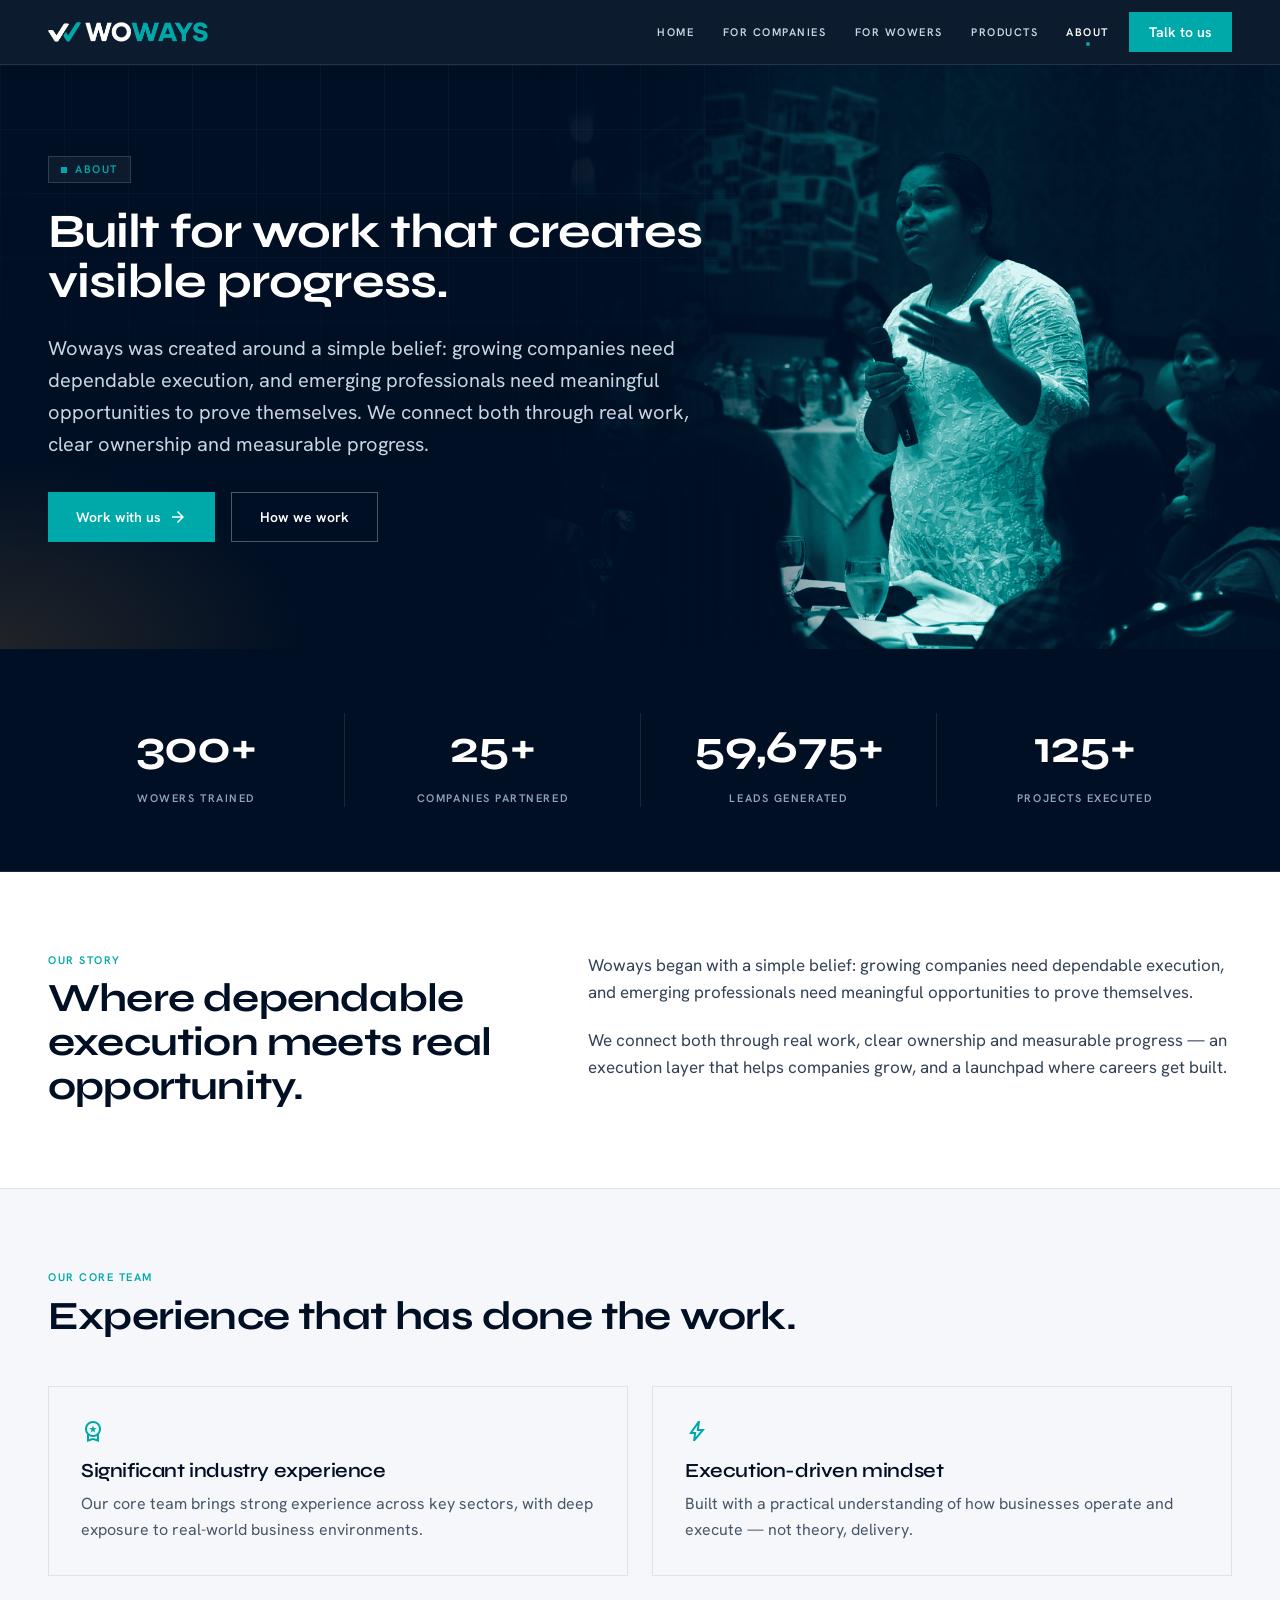
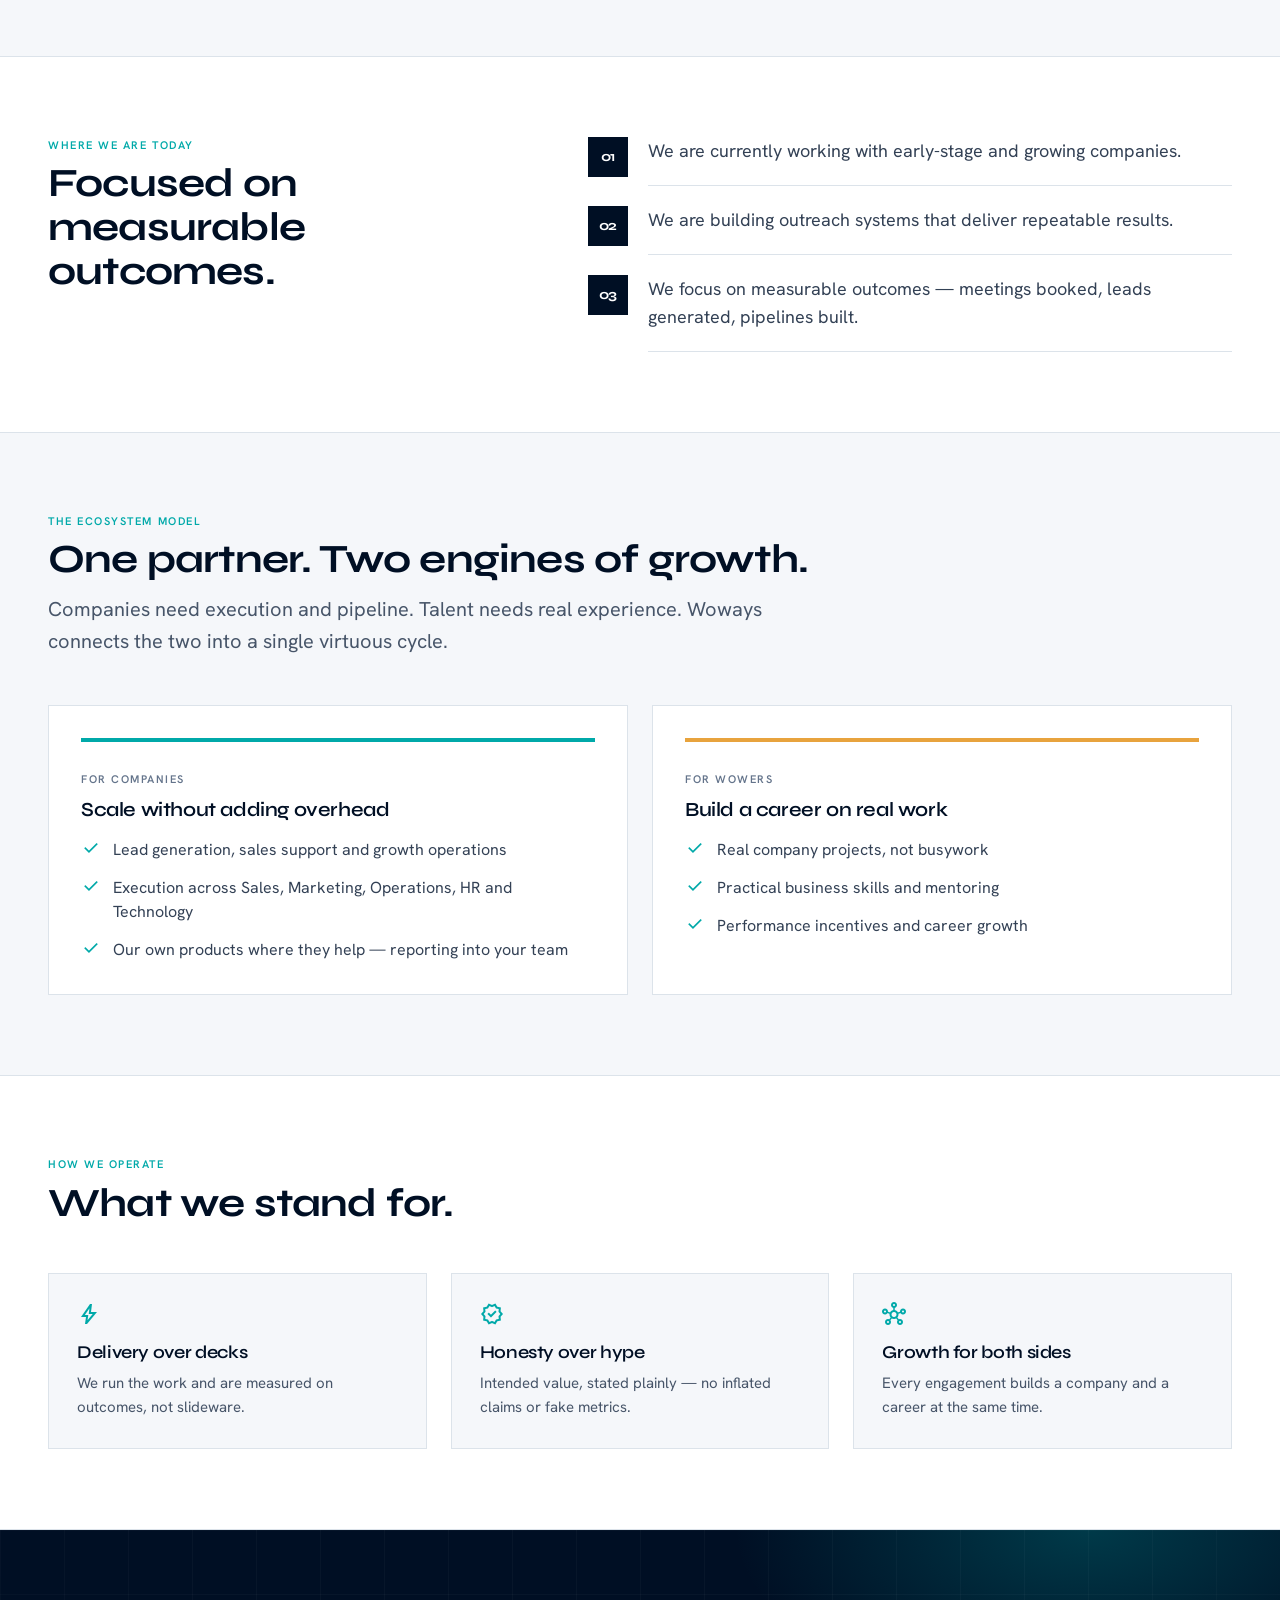
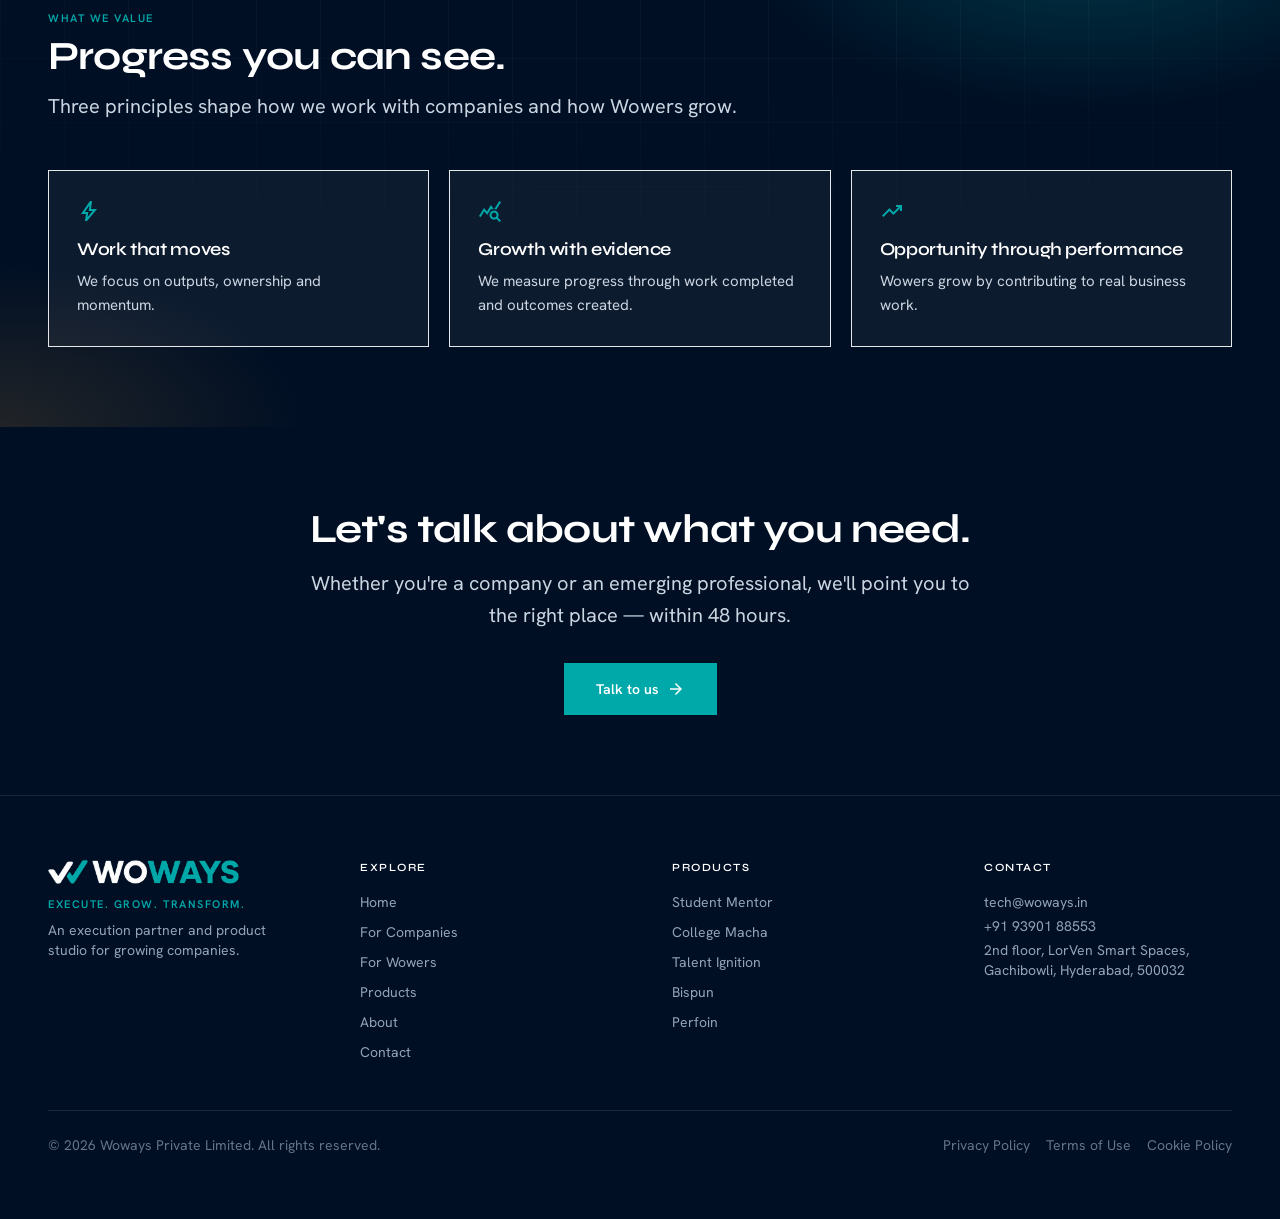
==== commit 342e4f11: "Shrink hero eyebrow chip; swap Products hero photo - Fix the eyebrow pill stretching full width in c" ====
--- a/about.html
+++ b/about.html
@@ -55,4 +55,4 @@
  .glow{background:radial-gradient(46% 60% at 85% 0%,rgba(0,169,169,.28),transparent 60%),radial-gradient(40% 55% at 0% 100%,rgba(232,163,61,.14),transparent 60%)}
  .gridlines{background-image:linear-gradient(rgba(255,255,255,.05) 1px,transparent 1px),linear-gradient(90deg,rgba(255,255,255,.05) 1px,transparent 1px);background-size:64px 64px;-webkit-mask:radial-gradient(120% 90% at 50% 0%,#000 30%,transparent 78%);mask:radial-gradient(120% 90% at 50% 0%,#000 30%,transparent 78%)}
 </style>
-</head><body class="bg-paperBg text-brandNavy antialiased"><a href="#main" class="skip">Skip to content</a><header class="sticky top-0 z-50 bg-brandNavy/95 backdrop-blur border-b border-white/10"><div class="max-w-[1440px] mx-auto px-6 lg:px-12 h-16 flex items-center justify-between"><a href="/" aria-label="Woways — Execute, Grow, Transform" class="flex items-center gap-1 shrink-0"><img src="logo-icon.png" alt="" class="h-5 w-auto"/><img src="logo-word.png" alt="Woways" class="h-5 w-auto"/></a><div class="flex items-center gap-5"><nav class="hidden md:flex items-center gap-5 lg:gap-7" aria-label="Primary"><a class="cap text-slate-300 hover:text-white transition-colors" href="/">Home</a><a class="cap text-slate-300 hover:text-white transition-colors" href="companies">For Companies</a><a class="cap text-slate-300 hover:text-white transition-colors" href="wowers">For Wowers</a><a class="cap text-slate-300 hover:text-white transition-colors" href="products">Products</a><a class="cap text-white transition-colors relative" href="about" aria-current="page">About<span class="absolute -bottom-1.5 left-1/2 -translate-x-1/2 w-1 h-1 rounded-full bg-brandTeal"></span></a></nav><a class="hidden sm:inline-flex items-center bg-brandTeal hover:bg-brandTealDark text-white text-sm font-semibold px-5 py-2.5 transition-colors" href="contact">Talk to us</a><button id="mbtn" class="md:hidden text-white p-2" aria-label="Open menu" aria-expanded="false"><span class="material-symbols-outlined">menu</span></button></div></div><div id="mmenu" class="hidden md:hidden bg-brandNavy border-t border-white/10"><a class="block px-6 py-3 text-slate-200 border-t border-white/10 font-display font-semibold" href="/">Home</a><a class="block px-6 py-3 text-slate-200 border-t border-white/10 font-display font-semibold" href="companies">For Companies</a><a class="block px-6 py-3 text-slate-200 border-t border-white/10 font-display font-semibold" href="wowers">For Wowers</a><a class="block px-6 py-3 text-slate-200 border-t border-white/10 font-display font-semibold" href="products">Products</a><a class="block px-6 py-3 text-slate-200 border-t border-white/10 font-display font-semibold" href="about">About</a><div class="p-4 border-t border-white/10"><a class="block text-center bg-brandTeal hover:bg-brandTealDark text-white text-sm font-semibold px-6 py-3 transition-colors" href="contact">Talk to us</a></div></div></header><main id="main" tabindex="-1"><section class="relative bg-brandNavy text-white overflow-hidden"><div class="absolute inset-0 glow pointer-events-none"></div><div class="absolute inset-0 gridlines opacity-60 pointer-events-none"></div><div class="hidden lg:block absolute top-0 right-0 h-full w-[58%] herofade" style="animation-delay:.18s"><img src="hero-about.png" alt="A Woways team member speaking to a room of people" loading="eager" class="w-full h-full object-cover object-center" style="-webkit-mask-image:linear-gradient(to right,transparent 0%,rgba(0,0,0,.12) 16%,#000 48%);mask-image:linear-gradient(to right,transparent 0%,rgba(0,0,0,.12) 16%,#000 48%)"/></div><div class="relative max-w-[1440px] mx-auto px-6 lg:px-12 pt-12 lg:pt-16 pb-14 lg:pb-20"><div class="max-w-2xl herofade lg:min-h-[440px] flex flex-col justify-center"><div class="inline-flex items-center gap-2 px-3 py-1 bg-white/5 border border-white/15 text-brandTeal cap mb-6"><span class="w-1.5 h-1.5 bg-brandTeal inline-block"></span> About</div><h1 class="hd1 text-white mb-6">Built for work that creates visible progress.</h1><p class="lead text-slate-300 mb-8">Woways was created around a simple belief: growing companies need dependable execution, and emerging professionals need meaningful opportunities to prove themselves. We connect both through real work, clear ownership and measurable progress.</p><div class="flex flex-wrap gap-4"><a class="bg-brandTeal hover:bg-brandTealDark text-white text-sm font-semibold px-7 py-3.5 transition-colors inline-flex items-center gap-2" href="contact">Work with us <span class="material-symbols-outlined text-[18px]" aria-hidden="true">arrow_forward</span></a><a class="border border-white/30 hover:border-white hover:bg-white/5 text-white text-sm font-semibold px-7 py-3.5 transition-colors" href="#ecosystem">How we work</a></div></div></div></section><section class="bg-brandNavy py-14 lg:py-16 border-b border-white/10"><div class="max-w-[1440px] mx-auto px-6 lg:px-12"><div class="grid grid-cols-2 md:grid-cols-4 gap-y-8 reveal"><div class="text-center px-2 "><div class="font-display font-bold text-white" style="font-size:clamp(30px,4.6vw,46px);letter-spacing:-0.02em"><span class="countup" data-to="300">300</span>+</div><div class="cap text-slate-400 mt-2">Wowers trained</div></div><div class="text-center px-2 md:border-l md:border-white/10"><div class="font-display font-bold text-white" style="font-size:clamp(30px,4.6vw,46px);letter-spacing:-0.02em"><span class="countup" data-to="25">25</span>+</div><div class="cap text-slate-400 mt-2">Companies partnered</div></div><div class="text-center px-2 md:border-l md:border-white/10"><div class="font-display font-bold text-white" style="font-size:clamp(30px,4.6vw,46px);letter-spacing:-0.02em"><span class="countup" data-to="59675">59,675</span>+</div><div class="cap text-slate-400 mt-2">Leads generated</div></div><div class="text-center px-2 md:border-l md:border-white/10"><div class="font-display font-bold text-white" style="font-size:clamp(30px,4.6vw,46px);letter-spacing:-0.02em"><span class="countup" data-to="125">125</span>+</div><div class="cap text-slate-400 mt-2">Projects executed</div></div></div></div></section><section class="bg-white py-16 lg:py-20 border-b border-borderLine"><div class="max-w-[1440px] mx-auto px-6 lg:px-12 grid lg:grid-cols-[0.85fr_1.15fr] gap-10 lg:gap-16 items-start"><div class="reveal"><span class="cap text-brandTeal block mb-2">Our story</span><h2 class="hd2 text-brandNavy">Where dependable execution meets real opportunity.</h2></div><div class="reveal space-y-5 text-[17px] text-slate-700 leading-relaxed"><p>Woways began with a simple belief: growing companies need dependable execution, and emerging professionals need meaningful opportunities to prove themselves.</p><p>We connect both through real work, clear ownership and measurable progress — an execution layer that helps companies grow, and a launchpad where careers get built.</p></div></div></section><section class="bg-paperBg py-16 lg:py-20 border-b border-borderLine"><div class="max-w-[1440px] mx-auto px-6 lg:px-12"><div class="max-w-3xl mb-12 reveal"><span class="cap text-brandTeal block mb-2">Our core team</span><h2 class="hd2 text-brandNavy mb-3">Experience that has done the work.</h2><p class="lead text-slate-600"></p></div><div class="grid grid-cols-1 md:grid-cols-2 gap-6 stagger reveal"><div class="bg-paperBg border border-borderLine p-8 card-lift"><span class="material-symbols-outlined text-brandTeal mb-4 block" aria-hidden="true">workspace_premium</span><h3 class="hd3 text-brandNavy mb-2" style="font-size:20px">Significant industry experience</h3><p class="text-slate-600 leading-relaxed">Our core team brings strong experience across key sectors, with deep exposure to real-world business environments.</p></div><div class="bg-paperBg border border-borderLine p-8 card-lift"><span class="material-symbols-outlined text-brandTeal mb-4 block" aria-hidden="true">bolt</span><h3 class="hd3 text-brandNavy mb-2" style="font-size:20px">Execution-driven mindset</h3><p class="text-slate-600 leading-relaxed">Built with a practical understanding of how businesses operate and execute — not theory, delivery.</p></div></div></div></section><section class="bg-white py-16 lg:py-20 border-b border-borderLine"><div class="max-w-[1440px] mx-auto px-6 lg:px-12 grid lg:grid-cols-[0.85fr_1.15fr] gap-10 lg:gap-16 items-start"><div class="reveal"><span class="cap text-brandTeal block mb-2">Where we are today</span><h2 class="hd2 text-brandNavy">Focused on measurable outcomes.</h2></div><div><div class="max-w-3xl space-y-5"><div class="flex gap-5 reveal"><div class="shrink-0 w-10 h-10 bg-brandNavy text-white grid place-items-center font-display font-bold text-sm">01</div><div class="pb-5 border-b border-borderLine flex-1 self-center"><p class="text-slate-700 text-lg">We are currently working with early-stage and growing companies.</p></div></div><div class="flex gap-5 reveal"><div class="shrink-0 w-10 h-10 bg-brandNavy text-white grid place-items-center font-display font-bold text-sm">02</div><div class="pb-5 border-b border-borderLine flex-1 self-center"><p class="text-slate-700 text-lg">We are building outreach systems that deliver repeatable results.</p></div></div><div class="flex gap-5 reveal"><div class="shrink-0 w-10 h-10 bg-brandNavy text-white grid place-items-center font-display font-bold text-sm">03</div><div class="pb-5 border-b border-borderLine flex-1 self-center"><p class="text-slate-700 text-lg">We focus on measurable outcomes — meetings booked, leads generated, pipelines built.</p></div></div></div></div></div></section><section class="bg-paperBg py-16 lg:py-20 border-b border-borderLine" id="ecosystem"><div class="max-w-[1440px] mx-auto px-6 lg:px-12"><div class="max-w-3xl mb-12 reveal"><span class="cap text-brandTeal block mb-2">The ecosystem model</span><h2 class="hd2 text-brandNavy mb-3">One partner. Two engines of growth.</h2><p class="lead text-slate-600">Companies need execution and pipeline. Talent needs real experience. Woways connects the two into a single virtuous cycle.</p></div><div class="grid grid-cols-1 md:grid-cols-2 gap-6 reveal"><div class="bg-white border border-borderLine p-8"><div class="w-full h-1 bg-brandTeal mb-6"></div><span class="cap text-slate-500">For companies</span><h3 class="hd3 text-brandNavy mt-2 mb-4" style="font-size:20px">Scale without adding overhead</h3><ul class="space-y-3.5"><li class="flex items-start gap-3 text-slate-700"><span class="material-symbols-outlined text-brandTeal text-[20px] shrink-0" aria-hidden="true">check</span><span>Lead generation, sales support and growth operations</span></li><li class="flex items-start gap-3 text-slate-700"><span class="material-symbols-outlined text-brandTeal text-[20px] shrink-0" aria-hidden="true">check</span><span>Execution across Sales, Marketing, Operations, HR and Technology</span></li><li class="flex items-start gap-3 text-slate-700"><span class="material-symbols-outlined text-brandTeal text-[20px] shrink-0" aria-hidden="true">check</span><span>Our own products where they help — reporting into your team</span></li></ul></div><div class="bg-white border border-borderLine p-8"><div class="w-full h-1 bg-brandOrange mb-6"></div><span class="cap text-slate-500">For Wowers</span><h3 class="hd3 text-brandNavy mt-2 mb-4" style="font-size:20px">Build a career on real work</h3><ul class="space-y-3.5"><li class="flex items-start gap-3 text-slate-700"><span class="material-symbols-outlined text-brandTeal text-[20px] shrink-0" aria-hidden="true">check</span><span>Real company projects, not busywork</span></li><li class="flex items-start gap-3 text-slate-700"><span class="material-symbols-outlined text-brandTeal text-[20px] shrink-0" aria-hidden="true">check</span><span>Practical business skills and mentoring</span></li><li class="flex items-start gap-3 text-slate-700"><span class="material-symbols-outlined text-brandTeal text-[20px] shrink-0" aria-hidden="true">check</span><span>Performance incentives and career growth</span></li></ul></div></div></div></section><section class="bg-white py-16 lg:py-20 border-b border-borderLine"><div class="max-w-[1440px] mx-auto px-6 lg:px-12"><div class="max-w-3xl mb-12 reveal"><span class="cap text-brandTeal block mb-2">How we operate</span><h2 class="hd2 text-brandNavy mb-3">What we stand for.</h2><p class="lead text-slate-600"></p></div><div class="grid grid-cols-1 md:grid-cols-3 gap-6 stagger reveal"><div class="bg-paperBg border border-borderLine p-7 card-lift"><span class="material-symbols-outlined text-brandTeal mb-4 block" aria-hidden="true">bolt</span><h3 class="hd3 text-brandNavy mb-2" style="font-size:18px">Delivery over decks</h3><p class="text-[15px] leading-relaxed text-slate-600">We run the work and are measured on outcomes, not slideware.</p></div><div class="bg-paperBg border border-borderLine p-7 card-lift"><span class="material-symbols-outlined text-brandTeal mb-4 block" aria-hidden="true">verified</span><h3 class="hd3 text-brandNavy mb-2" style="font-size:18px">Honesty over hype</h3><p class="text-[15px] leading-relaxed text-slate-600">Intended value, stated plainly — no inflated claims or fake metrics.</p></div><div class="bg-paperBg border border-borderLine p-7 card-lift"><span class="material-symbols-outlined text-brandTeal mb-4 block" aria-hidden="true">hub</span><h3 class="hd3 text-brandNavy mb-2" style="font-size:18px">Growth for both sides</h3><p class="text-[15px] leading-relaxed text-slate-600">Every engagement builds a company and a career at the same time.</p></div></div></div></section><section class="relative bg-brandNavy text-white overflow-hidden"><div class="absolute inset-0 glow pointer-events-none"></div><div class="absolute inset-0 gridlines opacity-60 pointer-events-none"></div><div class="relative max-w-[1440px] mx-auto px-6 lg:px-12 py-16 lg:py-20"><div class="max-w-3xl mb-12 reveal"><span class="cap text-brandTeal block mb-2">What we value</span><h2 class="hd2 text-white mb-3">Progress you can see.</h2><p class="lead text-slate-300">Three principles shape how we work with companies and how Wowers grow.</p></div><div class="grid grid-cols-1 md:grid-cols-3 gap-5 stagger reveal"><div class="border border-white/12 bg-white/5 p-7 card-lift"><span class="material-symbols-outlined text-brandTeal mb-4 block" aria-hidden="true">bolt</span><h3 class="hd3 text-white mb-2" style="font-size:18px">Work that moves</h3><p class="text-[15px] leading-relaxed text-slate-300">We focus on outputs, ownership and momentum.</p></div><div class="border border-white/12 bg-white/5 p-7 card-lift"><span class="material-symbols-outlined text-brandTeal mb-4 block" aria-hidden="true">query_stats</span><h3 class="hd3 text-white mb-2" style="font-size:18px">Growth with evidence</h3><p class="text-[15px] leading-relaxed text-slate-300">We measure progress through work completed and outcomes created.</p></div><div class="border border-white/12 bg-white/5 p-7 card-lift"><span class="material-symbols-outlined text-brandTeal mb-4 block" aria-hidden="true">trending_up</span><h3 class="hd3 text-white mb-2" style="font-size:18px">Opportunity through performance</h3><p class="text-[15px] leading-relaxed text-slate-300">Wowers grow by contributing to real business work.</p></div></div></div></section><section class="bg-brandNavy text-white py-20"><div class="max-w-[1440px] mx-auto px-6 lg:px-12 text-center reveal"><h2 class="hd2 text-white mb-4">Let's talk about what you need.</h2><p class="lead text-slate-300 max-w-2xl mx-auto mb-8">Whether you're a company or an emerging professional, we'll point you to the right place — within 48 hours.</p><a class="inline-flex items-center gap-2 bg-brandTeal hover:bg-brandTealDark text-white text-sm font-semibold px-8 py-4 transition-colors" href="contact">Talk to us <span class="material-symbols-outlined text-[18px]" aria-hidden="true">arrow_forward</span></a></div></section></main><footer class="bg-brandNavy text-slate-400 py-16 border-t border-white/10"><div class="max-w-[1440px] mx-auto px-6 lg:px-12"><div class="grid grid-cols-2 md:grid-cols-4 gap-x-8 lg:gap-x-16 gap-y-10 pb-12 border-b border-white/10"><div class="col-span-2 md:col-span-1"><div class="flex items-center gap-1 mb-3"><img src="logo-icon.png" alt="" class="h-6 w-auto"/><img src="logo-word.png" alt="Woways" class="h-6 w-auto"/></div><p class="cap text-brandTeal mb-2">Execute. Grow. Transform.</p><p class="text-sm max-w-[30ch]">An execution partner and product studio for growing companies.</p></div><div><h4 class="cap text-white mb-4">Explore</h4><ul class="space-y-2.5 text-sm"><li><a class="hover:text-white transition-colors" href="/">Home</a></li><li><a class="hover:text-white transition-colors" href="companies">For Companies</a></li><li><a class="hover:text-white transition-colors" href="wowers">For Wowers</a></li><li><a class="hover:text-white transition-colors" href="products">Products</a></li><li><a class="hover:text-white transition-colors" href="about">About</a></li><li><a class="hover:text-white transition-colors" href="contact">Contact</a></li></ul></div><div><h4 class="cap text-white mb-4">Products</h4><ul class="space-y-2.5 text-sm"><li><a class="hover:text-white transition-colors" href="https://studentmentor.co.in" target="_blank" rel="noopener noreferrer">Student Mentor</a></li><li><a class="hover:text-white transition-colors" href="https://collegemacha.com" target="_blank" rel="noopener noreferrer">College Macha</a></li><li><a class="hover:text-white transition-colors" href="https://talentignition.in" target="_blank" rel="noopener noreferrer">Talent Ignition</a></li><li><a class="hover:text-white transition-colors" href="https://bispun.com" target="_blank" rel="noopener noreferrer">Bispun</a></li><li><a class="hover:text-white transition-colors" href="https://woways-site.vercel.app" target="_blank" rel="noopener noreferrer">Perfoin</a></li></ul></div><div><h4 class="cap text-white mb-4">Contact</h4><p class="text-sm mb-1"><a class="hover:text-white transition-colors" href="mailto:tech@woways.in">tech@woways.in</a></p><p class="text-sm mb-1"><a class="hover:text-white transition-colors" href="tel:+919390188553">+91 93901 88553</a></p><p class="text-sm">2nd floor, LorVen Smart Spaces,<br/>Gachibowli, Hyderabad, 500032</p></div></div><div class="pt-6 text-sm text-slate-500 flex flex-wrap justify-between gap-3"><span>&copy; 2026 Woways Private Limited. All rights reserved.</span><span class="flex flex-wrap gap-x-4 gap-y-1"><a class="hover:text-white transition-colors" href="privacy">Privacy Policy</a><a class="hover:text-white transition-colors" href="terms">Terms of Use</a><a class="hover:text-white transition-colors" href="cookies">Cookie Policy</a></span></div></div></footer><script>(function(){var b=document.getElementById("mbtn"),m=document.getElementById("mmenu");if(b)b.addEventListener("click",function(){var o=m.classList.toggle("hidden");b.setAttribute("aria-expanded",String(!o));});})();(function(){var els=document.querySelectorAll(".reveal,.stagger");if(matchMedia("(prefers-reduced-motion: reduce)").matches||!("IntersectionObserver" in window))return;document.documentElement.classList.add("js-anim");var io=new IntersectionObserver(function(es){es.forEach(function(e){if(e.isIntersecting){e.target.classList.add("in");io.unobserve(e.target);}});},{threshold:.12,rootMargin:"0px 0px -6% 0px"});els.forEach(function(e){io.observe(e);});setTimeout(function(){els.forEach(function(e){e.classList.add("in");});},1600);})();(function(){var els=document.querySelectorAll(".countup");if(!els.length)return;var fmt=function(n){return n.toLocaleString("en-IN");};var run=function(el){var to=parseInt(el.getAttribute("data-to"),10)||0,st=null,d=1400;setTimeout(function(){el.textContent=fmt(to);},d+500);if(matchMedia("(prefers-reduced-motion: reduce)").matches||!window.requestAnimationFrame){el.textContent=fmt(to);return;}el.textContent="0";function step(t){if(!st)st=t;var p=Math.min((t-st)/d,1);el.textContent=fmt(Math.floor((1-Math.pow(1-p,3))*to));if(p<1)requestAnimationFrame(step);}requestAnimationFrame(step);};if("IntersectionObserver" in window){var io=new IntersectionObserver(function(es){es.forEach(function(e){if(e.isIntersecting){run(e.target);io.unobserve(e.target);}});},{threshold:.4});els.forEach(function(e){io.observe(e);});}else{els.forEach(run);}})();(function(){document.querySelectorAll("form.w3form").forEach(function(f){f.addEventListener("submit",function(e){e.preventDefault();var ok=f.querySelector(".form-ok"),err=f.querySelector(".form-err"),btn=f.querySelector("button[type=submit]"),lbl=btn?btn.textContent:"";if(err)err.classList.add("hidden");if(ok)ok.classList.add("hidden");var obj={};new FormData(f).forEach(function(v,k){obj[k]=v;});if(btn){btn.disabled=true;btn.textContent="Sending\u2026";}fetch("/api/submit",{method:"POST",headers:{"Content-Type":"application/json",Accept:"application/json"},body:JSON.stringify(obj)}).then(function(r){return r.json();}).then(function(j){if(j.success){f.reset();if(ok){ok.classList.remove("hidden");ok.scrollIntoView({block:"center",behavior:"smooth"});}}else{if(err){err.textContent=(j&&j.message)||"Something went wrong. Please email tech@woways.in.";err.classList.remove("hidden");}}}).catch(function(){if(err){err.textContent="Network error. Please email tech@woways.in.";err.classList.remove("hidden");}}).finally(function(){if(btn){btn.disabled=false;btn.textContent=lbl;}});});});})();(function(){if(matchMedia("(prefers-reduced-motion: reduce)").matches)return;document.addEventListener("click",function(e){if(e.defaultPrevented||e.button!==0||e.metaKey||e.ctrlKey||e.shiftKey||e.altKey)return;var a=e.target.closest&&e.target.closest("a");if(!a)return;if(a.target==="_blank"||a.hasAttribute("download"))return;var href=a.getAttribute("href")||"";if(!href||href.charAt(0)==="#"||/^(mailto:|tel:)/.test(href))return;var url;try{url=new URL(a.href,location.href);}catch(_){return;}if(url.origin!==location.origin)return;if(url.pathname===location.pathname){return;}e.preventDefault();document.body.classList.add("is-leaving");setTimeout(function(){location.href=a.href;},230);setTimeout(function(){document.body.classList.remove("is-leaving");},2500);});window.addEventListener("pageshow",function(ev){if(ev.persisted)document.body.classList.remove("is-leaving");});})();</script></body></html>+</head><body class="bg-paperBg text-brandNavy antialiased"><a href="#main" class="skip">Skip to content</a><header class="sticky top-0 z-50 bg-brandNavy/95 backdrop-blur border-b border-white/10"><div class="max-w-[1440px] mx-auto px-6 lg:px-12 h-16 flex items-center justify-between"><a href="/" aria-label="Woways — Execute, Grow, Transform" class="flex items-center gap-1 shrink-0"><img src="logo-icon.png" alt="" class="h-5 w-auto"/><img src="logo-word.png" alt="Woways" class="h-5 w-auto"/></a><div class="flex items-center gap-5"><nav class="hidden md:flex items-center gap-5 lg:gap-7" aria-label="Primary"><a class="cap text-slate-300 hover:text-white transition-colors" href="/">Home</a><a class="cap text-slate-300 hover:text-white transition-colors" href="companies">For Companies</a><a class="cap text-slate-300 hover:text-white transition-colors" href="wowers">For Wowers</a><a class="cap text-slate-300 hover:text-white transition-colors" href="products">Products</a><a class="cap text-white transition-colors relative" href="about" aria-current="page">About<span class="absolute -bottom-1.5 left-1/2 -translate-x-1/2 w-1 h-1 rounded-full bg-brandTeal"></span></a></nav><a class="hidden sm:inline-flex items-center bg-brandTeal hover:bg-brandTealDark text-white text-sm font-semibold px-5 py-2.5 transition-colors" href="contact">Talk to us</a><button id="mbtn" class="md:hidden text-white p-2" aria-label="Open menu" aria-expanded="false"><span class="material-symbols-outlined">menu</span></button></div></div><div id="mmenu" class="hidden md:hidden bg-brandNavy border-t border-white/10"><a class="block px-6 py-3 text-slate-200 border-t border-white/10 font-display font-semibold" href="/">Home</a><a class="block px-6 py-3 text-slate-200 border-t border-white/10 font-display font-semibold" href="companies">For Companies</a><a class="block px-6 py-3 text-slate-200 border-t border-white/10 font-display font-semibold" href="wowers">For Wowers</a><a class="block px-6 py-3 text-slate-200 border-t border-white/10 font-display font-semibold" href="products">Products</a><a class="block px-6 py-3 text-slate-200 border-t border-white/10 font-display font-semibold" href="about">About</a><div class="p-4 border-t border-white/10"><a class="block text-center bg-brandTeal hover:bg-brandTealDark text-white text-sm font-semibold px-6 py-3 transition-colors" href="contact">Talk to us</a></div></div></header><main id="main" tabindex="-1"><section class="relative bg-brandNavy text-white overflow-hidden"><div class="absolute inset-0 glow pointer-events-none"></div><div class="absolute inset-0 gridlines opacity-60 pointer-events-none"></div><div class="hidden lg:block absolute top-0 right-0 h-full w-[58%] herofade" style="animation-delay:.18s"><img src="hero-about.png" alt="A Woways team member speaking to a room of people" loading="eager" class="w-full h-full object-cover object-center" style="-webkit-mask-image:linear-gradient(to right,transparent 0%,rgba(0,0,0,.12) 16%,#000 48%);mask-image:linear-gradient(to right,transparent 0%,rgba(0,0,0,.12) 16%,#000 48%)"/></div><div class="relative max-w-[1440px] mx-auto px-6 lg:px-12 pt-12 lg:pt-16 pb-14 lg:pb-20"><div class="max-w-2xl herofade lg:min-h-[440px] flex flex-col justify-center items-start"><div class="inline-flex items-center gap-2 px-3 py-1 bg-white/5 border border-white/15 text-brandTeal cap mb-6"><span class="w-1.5 h-1.5 bg-brandTeal inline-block"></span> About</div><h1 class="hd1 text-white mb-6">Built for work that creates visible progress.</h1><p class="lead text-slate-300 mb-8">Woways was created around a simple belief: growing companies need dependable execution, and emerging professionals need meaningful opportunities to prove themselves. We connect both through real work, clear ownership and measurable progress.</p><div class="flex flex-wrap gap-4"><a class="bg-brandTeal hover:bg-brandTealDark text-white text-sm font-semibold px-7 py-3.5 transition-colors inline-flex items-center gap-2" href="contact">Work with us <span class="material-symbols-outlined text-[18px]" aria-hidden="true">arrow_forward</span></a><a class="border border-white/30 hover:border-white hover:bg-white/5 text-white text-sm font-semibold px-7 py-3.5 transition-colors" href="#ecosystem">How we work</a></div></div></div></section><section class="bg-brandNavy py-14 lg:py-16 border-b border-white/10"><div class="max-w-[1440px] mx-auto px-6 lg:px-12"><div class="grid grid-cols-2 md:grid-cols-4 gap-y-8 reveal"><div class="text-center px-2 "><div class="font-display font-bold text-white" style="font-size:clamp(30px,4.6vw,46px);letter-spacing:-0.02em"><span class="countup" data-to="300">300</span>+</div><div class="cap text-slate-400 mt-2">Wowers trained</div></div><div class="text-center px-2 md:border-l md:border-white/10"><div class="font-display font-bold text-white" style="font-size:clamp(30px,4.6vw,46px);letter-spacing:-0.02em"><span class="countup" data-to="25">25</span>+</div><div class="cap text-slate-400 mt-2">Companies partnered</div></div><div class="text-center px-2 md:border-l md:border-white/10"><div class="font-display font-bold text-white" style="font-size:clamp(30px,4.6vw,46px);letter-spacing:-0.02em"><span class="countup" data-to="59675">59,675</span>+</div><div class="cap text-slate-400 mt-2">Leads generated</div></div><div class="text-center px-2 md:border-l md:border-white/10"><div class="font-display font-bold text-white" style="font-size:clamp(30px,4.6vw,46px);letter-spacing:-0.02em"><span class="countup" data-to="125">125</span>+</div><div class="cap text-slate-400 mt-2">Projects executed</div></div></div></div></section><section class="bg-white py-16 lg:py-20 border-b border-borderLine"><div class="max-w-[1440px] mx-auto px-6 lg:px-12 grid lg:grid-cols-[0.85fr_1.15fr] gap-10 lg:gap-16 items-start"><div class="reveal"><span class="cap text-brandTeal block mb-2">Our story</span><h2 class="hd2 text-brandNavy">Where dependable execution meets real opportunity.</h2></div><div class="reveal space-y-5 text-[17px] text-slate-700 leading-relaxed"><p>Woways began with a simple belief: growing companies need dependable execution, and emerging professionals need meaningful opportunities to prove themselves.</p><p>We connect both through real work, clear ownership and measurable progress — an execution layer that helps companies grow, and a launchpad where careers get built.</p></div></div></section><section class="bg-paperBg py-16 lg:py-20 border-b border-borderLine"><div class="max-w-[1440px] mx-auto px-6 lg:px-12"><div class="max-w-3xl mb-12 reveal"><span class="cap text-brandTeal block mb-2">Our core team</span><h2 class="hd2 text-brandNavy mb-3">Experience that has done the work.</h2><p class="lead text-slate-600"></p></div><div class="grid grid-cols-1 md:grid-cols-2 gap-6 stagger reveal"><div class="bg-paperBg border border-borderLine p-8 card-lift"><span class="material-symbols-outlined text-brandTeal mb-4 block" aria-hidden="true">workspace_premium</span><h3 class="hd3 text-brandNavy mb-2" style="font-size:20px">Significant industry experience</h3><p class="text-slate-600 leading-relaxed">Our core team brings strong experience across key sectors, with deep exposure to real-world business environments.</p></div><div class="bg-paperBg border border-borderLine p-8 card-lift"><span class="material-symbols-outlined text-brandTeal mb-4 block" aria-hidden="true">bolt</span><h3 class="hd3 text-brandNavy mb-2" style="font-size:20px">Execution-driven mindset</h3><p class="text-slate-600 leading-relaxed">Built with a practical understanding of how businesses operate and execute — not theory, delivery.</p></div></div></div></section><section class="bg-white py-16 lg:py-20 border-b border-borderLine"><div class="max-w-[1440px] mx-auto px-6 lg:px-12 grid lg:grid-cols-[0.85fr_1.15fr] gap-10 lg:gap-16 items-start"><div class="reveal"><span class="cap text-brandTeal block mb-2">Where we are today</span><h2 class="hd2 text-brandNavy">Focused on measurable outcomes.</h2></div><div><div class="max-w-3xl space-y-5"><div class="flex gap-5 reveal"><div class="shrink-0 w-10 h-10 bg-brandNavy text-white grid place-items-center font-display font-bold text-sm">01</div><div class="pb-5 border-b border-borderLine flex-1 self-center"><p class="text-slate-700 text-lg">We are currently working with early-stage and growing companies.</p></div></div><div class="flex gap-5 reveal"><div class="shrink-0 w-10 h-10 bg-brandNavy text-white grid place-items-center font-display font-bold text-sm">02</div><div class="pb-5 border-b border-borderLine flex-1 self-center"><p class="text-slate-700 text-lg">We are building outreach systems that deliver repeatable results.</p></div></div><div class="flex gap-5 reveal"><div class="shrink-0 w-10 h-10 bg-brandNavy text-white grid place-items-center font-display font-bold text-sm">03</div><div class="pb-5 border-b border-borderLine flex-1 self-center"><p class="text-slate-700 text-lg">We focus on measurable outcomes — meetings booked, leads generated, pipelines built.</p></div></div></div></div></div></section><section class="bg-paperBg py-16 lg:py-20 border-b border-borderLine" id="ecosystem"><div class="max-w-[1440px] mx-auto px-6 lg:px-12"><div class="max-w-3xl mb-12 reveal"><span class="cap text-brandTeal block mb-2">The ecosystem model</span><h2 class="hd2 text-brandNavy mb-3">One partner. Two engines of growth.</h2><p class="lead text-slate-600">Companies need execution and pipeline. Talent needs real experience. Woways connects the two into a single virtuous cycle.</p></div><div class="grid grid-cols-1 md:grid-cols-2 gap-6 reveal"><div class="bg-white border border-borderLine p-8"><div class="w-full h-1 bg-brandTeal mb-6"></div><span class="cap text-slate-500">For companies</span><h3 class="hd3 text-brandNavy mt-2 mb-4" style="font-size:20px">Scale without adding overhead</h3><ul class="space-y-3.5"><li class="flex items-start gap-3 text-slate-700"><span class="material-symbols-outlined text-brandTeal text-[20px] shrink-0" aria-hidden="true">check</span><span>Lead generation, sales support and growth operations</span></li><li class="flex items-start gap-3 text-slate-700"><span class="material-symbols-outlined text-brandTeal text-[20px] shrink-0" aria-hidden="true">check</span><span>Execution across Sales, Marketing, Operations, HR and Technology</span></li><li class="flex items-start gap-3 text-slate-700"><span class="material-symbols-outlined text-brandTeal text-[20px] shrink-0" aria-hidden="true">check</span><span>Our own products where they help — reporting into your team</span></li></ul></div><div class="bg-white border border-borderLine p-8"><div class="w-full h-1 bg-brandOrange mb-6"></div><span class="cap text-slate-500">For Wowers</span><h3 class="hd3 text-brandNavy mt-2 mb-4" style="font-size:20px">Build a career on real work</h3><ul class="space-y-3.5"><li class="flex items-start gap-3 text-slate-700"><span class="material-symbols-outlined text-brandTeal text-[20px] shrink-0" aria-hidden="true">check</span><span>Real company projects, not busywork</span></li><li class="flex items-start gap-3 text-slate-700"><span class="material-symbols-outlined text-brandTeal text-[20px] shrink-0" aria-hidden="true">check</span><span>Practical business skills and mentoring</span></li><li class="flex items-start gap-3 text-slate-700"><span class="material-symbols-outlined text-brandTeal text-[20px] shrink-0" aria-hidden="true">check</span><span>Performance incentives and career growth</span></li></ul></div></div></div></section><section class="bg-white py-16 lg:py-20 border-b border-borderLine"><div class="max-w-[1440px] mx-auto px-6 lg:px-12"><div class="max-w-3xl mb-12 reveal"><span class="cap text-brandTeal block mb-2">How we operate</span><h2 class="hd2 text-brandNavy mb-3">What we stand for.</h2><p class="lead text-slate-600"></p></div><div class="grid grid-cols-1 md:grid-cols-3 gap-6 stagger reveal"><div class="bg-paperBg border border-borderLine p-7 card-lift"><span class="material-symbols-outlined text-brandTeal mb-4 block" aria-hidden="true">bolt</span><h3 class="hd3 text-brandNavy mb-2" style="font-size:18px">Delivery over decks</h3><p class="text-[15px] leading-relaxed text-slate-600">We run the work and are measured on outcomes, not slideware.</p></div><div class="bg-paperBg border border-borderLine p-7 card-lift"><span class="material-symbols-outlined text-brandTeal mb-4 block" aria-hidden="true">verified</span><h3 class="hd3 text-brandNavy mb-2" style="font-size:18px">Honesty over hype</h3><p class="text-[15px] leading-relaxed text-slate-600">Intended value, stated plainly — no inflated claims or fake metrics.</p></div><div class="bg-paperBg border border-borderLine p-7 card-lift"><span class="material-symbols-outlined text-brandTeal mb-4 block" aria-hidden="true">hub</span><h3 class="hd3 text-brandNavy mb-2" style="font-size:18px">Growth for both sides</h3><p class="text-[15px] leading-relaxed text-slate-600">Every engagement builds a company and a career at the same time.</p></div></div></div></section><section class="relative bg-brandNavy text-white overflow-hidden"><div class="absolute inset-0 glow pointer-events-none"></div><div class="absolute inset-0 gridlines opacity-60 pointer-events-none"></div><div class="relative max-w-[1440px] mx-auto px-6 lg:px-12 py-16 lg:py-20"><div class="max-w-3xl mb-12 reveal"><span class="cap text-brandTeal block mb-2">What we value</span><h2 class="hd2 text-white mb-3">Progress you can see.</h2><p class="lead text-slate-300">Three principles shape how we work with companies and how Wowers grow.</p></div><div class="grid grid-cols-1 md:grid-cols-3 gap-5 stagger reveal"><div class="border border-white/12 bg-white/5 p-7 card-lift"><span class="material-symbols-outlined text-brandTeal mb-4 block" aria-hidden="true">bolt</span><h3 class="hd3 text-white mb-2" style="font-size:18px">Work that moves</h3><p class="text-[15px] leading-relaxed text-slate-300">We focus on outputs, ownership and momentum.</p></div><div class="border border-white/12 bg-white/5 p-7 card-lift"><span class="material-symbols-outlined text-brandTeal mb-4 block" aria-hidden="true">query_stats</span><h3 class="hd3 text-white mb-2" style="font-size:18px">Growth with evidence</h3><p class="text-[15px] leading-relaxed text-slate-300">We measure progress through work completed and outcomes created.</p></div><div class="border border-white/12 bg-white/5 p-7 card-lift"><span class="material-symbols-outlined text-brandTeal mb-4 block" aria-hidden="true">trending_up</span><h3 class="hd3 text-white mb-2" style="font-size:18px">Opportunity through performance</h3><p class="text-[15px] leading-relaxed text-slate-300">Wowers grow by contributing to real business work.</p></div></div></div></section><section class="bg-brandNavy text-white py-20"><div class="max-w-[1440px] mx-auto px-6 lg:px-12 text-center reveal"><h2 class="hd2 text-white mb-4">Let's talk about what you need.</h2><p class="lead text-slate-300 max-w-2xl mx-auto mb-8">Whether you're a company or an emerging professional, we'll point you to the right place — within 48 hours.</p><a class="inline-flex items-center gap-2 bg-brandTeal hover:bg-brandTealDark text-white text-sm font-semibold px-8 py-4 transition-colors" href="contact">Talk to us <span class="material-symbols-outlined text-[18px]" aria-hidden="true">arrow_forward</span></a></div></section></main><footer class="bg-brandNavy text-slate-400 py-16 border-t border-white/10"><div class="max-w-[1440px] mx-auto px-6 lg:px-12"><div class="grid grid-cols-2 md:grid-cols-4 gap-x-8 lg:gap-x-16 gap-y-10 pb-12 border-b border-white/10"><div class="col-span-2 md:col-span-1"><div class="flex items-center gap-1 mb-3"><img src="logo-icon.png" alt="" class="h-6 w-auto"/><img src="logo-word.png" alt="Woways" class="h-6 w-auto"/></div><p class="cap text-brandTeal mb-2">Execute. Grow. Transform.</p><p class="text-sm max-w-[30ch]">An execution partner and product studio for growing companies.</p></div><div><h4 class="cap text-white mb-4">Explore</h4><ul class="space-y-2.5 text-sm"><li><a class="hover:text-white transition-colors" href="/">Home</a></li><li><a class="hover:text-white transition-colors" href="companies">For Companies</a></li><li><a class="hover:text-white transition-colors" href="wowers">For Wowers</a></li><li><a class="hover:text-white transition-colors" href="products">Products</a></li><li><a class="hover:text-white transition-colors" href="about">About</a></li><li><a class="hover:text-white transition-colors" href="contact">Contact</a></li></ul></div><div><h4 class="cap text-white mb-4">Products</h4><ul class="space-y-2.5 text-sm"><li><a class="hover:text-white transition-colors" href="https://studentmentor.co.in" target="_blank" rel="noopener noreferrer">Student Mentor</a></li><li><a class="hover:text-white transition-colors" href="https://collegemacha.com" target="_blank" rel="noopener noreferrer">College Macha</a></li><li><a class="hover:text-white transition-colors" href="https://talentignition.in" target="_blank" rel="noopener noreferrer">Talent Ignition</a></li><li><a class="hover:text-white transition-colors" href="https://bispun.com" target="_blank" rel="noopener noreferrer">Bispun</a></li><li><a class="hover:text-white transition-colors" href="https://woways-site.vercel.app" target="_blank" rel="noopener noreferrer">Perfoin</a></li></ul></div><div><h4 class="cap text-white mb-4">Contact</h4><p class="text-sm mb-1"><a class="hover:text-white transition-colors" href="mailto:tech@woways.in">tech@woways.in</a></p><p class="text-sm mb-1"><a class="hover:text-white transition-colors" href="tel:+919390188553">+91 93901 88553</a></p><p class="text-sm">2nd floor, LorVen Smart Spaces,<br/>Gachibowli, Hyderabad, 500032</p></div></div><div class="pt-6 text-sm text-slate-500 flex flex-wrap justify-between gap-3"><span>&copy; 2026 Woways Private Limited. All rights reserved.</span><span class="flex flex-wrap gap-x-4 gap-y-1"><a class="hover:text-white transition-colors" href="privacy">Privacy Policy</a><a class="hover:text-white transition-colors" href="terms">Terms of Use</a><a class="hover:text-white transition-colors" href="cookies">Cookie Policy</a></span></div></div></footer><script>(function(){var b=document.getElementById("mbtn"),m=document.getElementById("mmenu");if(b)b.addEventListener("click",function(){var o=m.classList.toggle("hidden");b.setAttribute("aria-expanded",String(!o));});})();(function(){var els=document.querySelectorAll(".reveal,.stagger");if(matchMedia("(prefers-reduced-motion: reduce)").matches||!("IntersectionObserver" in window))return;document.documentElement.classList.add("js-anim");var io=new IntersectionObserver(function(es){es.forEach(function(e){if(e.isIntersecting){e.target.classList.add("in");io.unobserve(e.target);}});},{threshold:.12,rootMargin:"0px 0px -6% 0px"});els.forEach(function(e){io.observe(e);});setTimeout(function(){els.forEach(function(e){e.classList.add("in");});},1600);})();(function(){var els=document.querySelectorAll(".countup");if(!els.length)return;var fmt=function(n){return n.toLocaleString("en-IN");};var run=function(el){var to=parseInt(el.getAttribute("data-to"),10)||0,st=null,d=1400;setTimeout(function(){el.textContent=fmt(to);},d+500);if(matchMedia("(prefers-reduced-motion: reduce)").matches||!window.requestAnimationFrame){el.textContent=fmt(to);return;}el.textContent="0";function step(t){if(!st)st=t;var p=Math.min((t-st)/d,1);el.textContent=fmt(Math.floor((1-Math.pow(1-p,3))*to));if(p<1)requestAnimationFrame(step);}requestAnimationFrame(step);};if("IntersectionObserver" in window){var io=new IntersectionObserver(function(es){es.forEach(function(e){if(e.isIntersecting){run(e.target);io.unobserve(e.target);}});},{threshold:.4});els.forEach(function(e){io.observe(e);});}else{els.forEach(run);}})();(function(){document.querySelectorAll("form.w3form").forEach(function(f){f.addEventListener("submit",function(e){e.preventDefault();var ok=f.querySelector(".form-ok"),err=f.querySelector(".form-err"),btn=f.querySelector("button[type=submit]"),lbl=btn?btn.textContent:"";if(err)err.classList.add("hidden");if(ok)ok.classList.add("hidden");var obj={};new FormData(f).forEach(function(v,k){obj[k]=v;});if(btn){btn.disabled=true;btn.textContent="Sending\u2026";}fetch("/api/submit",{method:"POST",headers:{"Content-Type":"application/json",Accept:"application/json"},body:JSON.stringify(obj)}).then(function(r){return r.json();}).then(function(j){if(j.success){f.reset();if(ok){ok.classList.remove("hidden");ok.scrollIntoView({block:"center",behavior:"smooth"});}}else{if(err){err.textContent=(j&&j.message)||"Something went wrong. Please email tech@woways.in.";err.classList.remove("hidden");}}}).catch(function(){if(err){err.textContent="Network error. Please email tech@woways.in.";err.classList.remove("hidden");}}).finally(function(){if(btn){btn.disabled=false;btn.textContent=lbl;}});});});})();(function(){if(matchMedia("(prefers-reduced-motion: reduce)").matches)return;document.addEventListener("click",function(e){if(e.defaultPrevented||e.button!==0||e.metaKey||e.ctrlKey||e.shiftKey||e.altKey)return;var a=e.target.closest&&e.target.closest("a");if(!a)return;if(a.target==="_blank"||a.hasAttribute("download"))return;var href=a.getAttribute("href")||"";if(!href||href.charAt(0)==="#"||/^(mailto:|tel:)/.test(href))return;var url;try{url=new URL(a.href,location.href);}catch(_){return;}if(url.origin!==location.origin)return;if(url.pathname===location.pathname){return;}e.preventDefault();document.body.classList.add("is-leaving");setTimeout(function(){location.href=a.href;},230);setTimeout(function(){document.body.classList.remove("is-leaving");},2500);});window.addEventListener("pageshow",function(ev){if(ev.persisted)document.body.classList.remove("is-leaving");});})();</script></body></html>
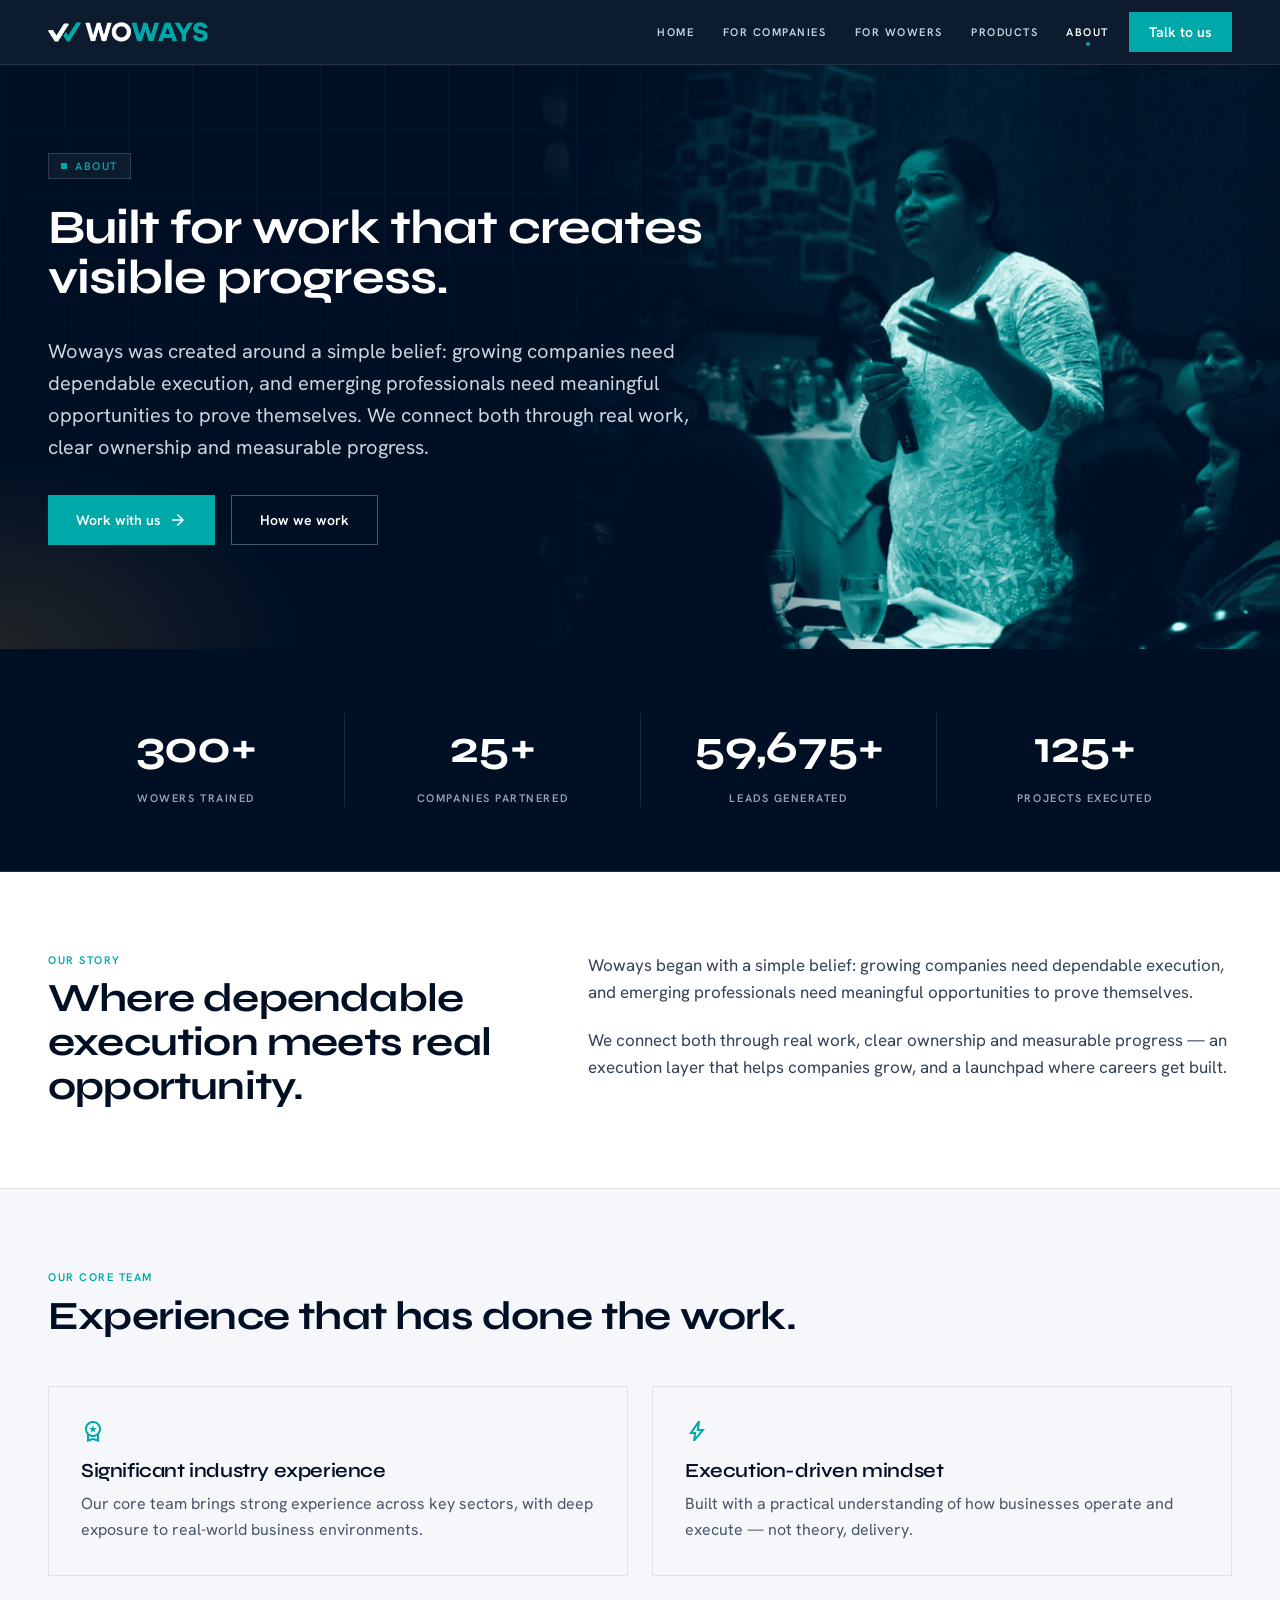
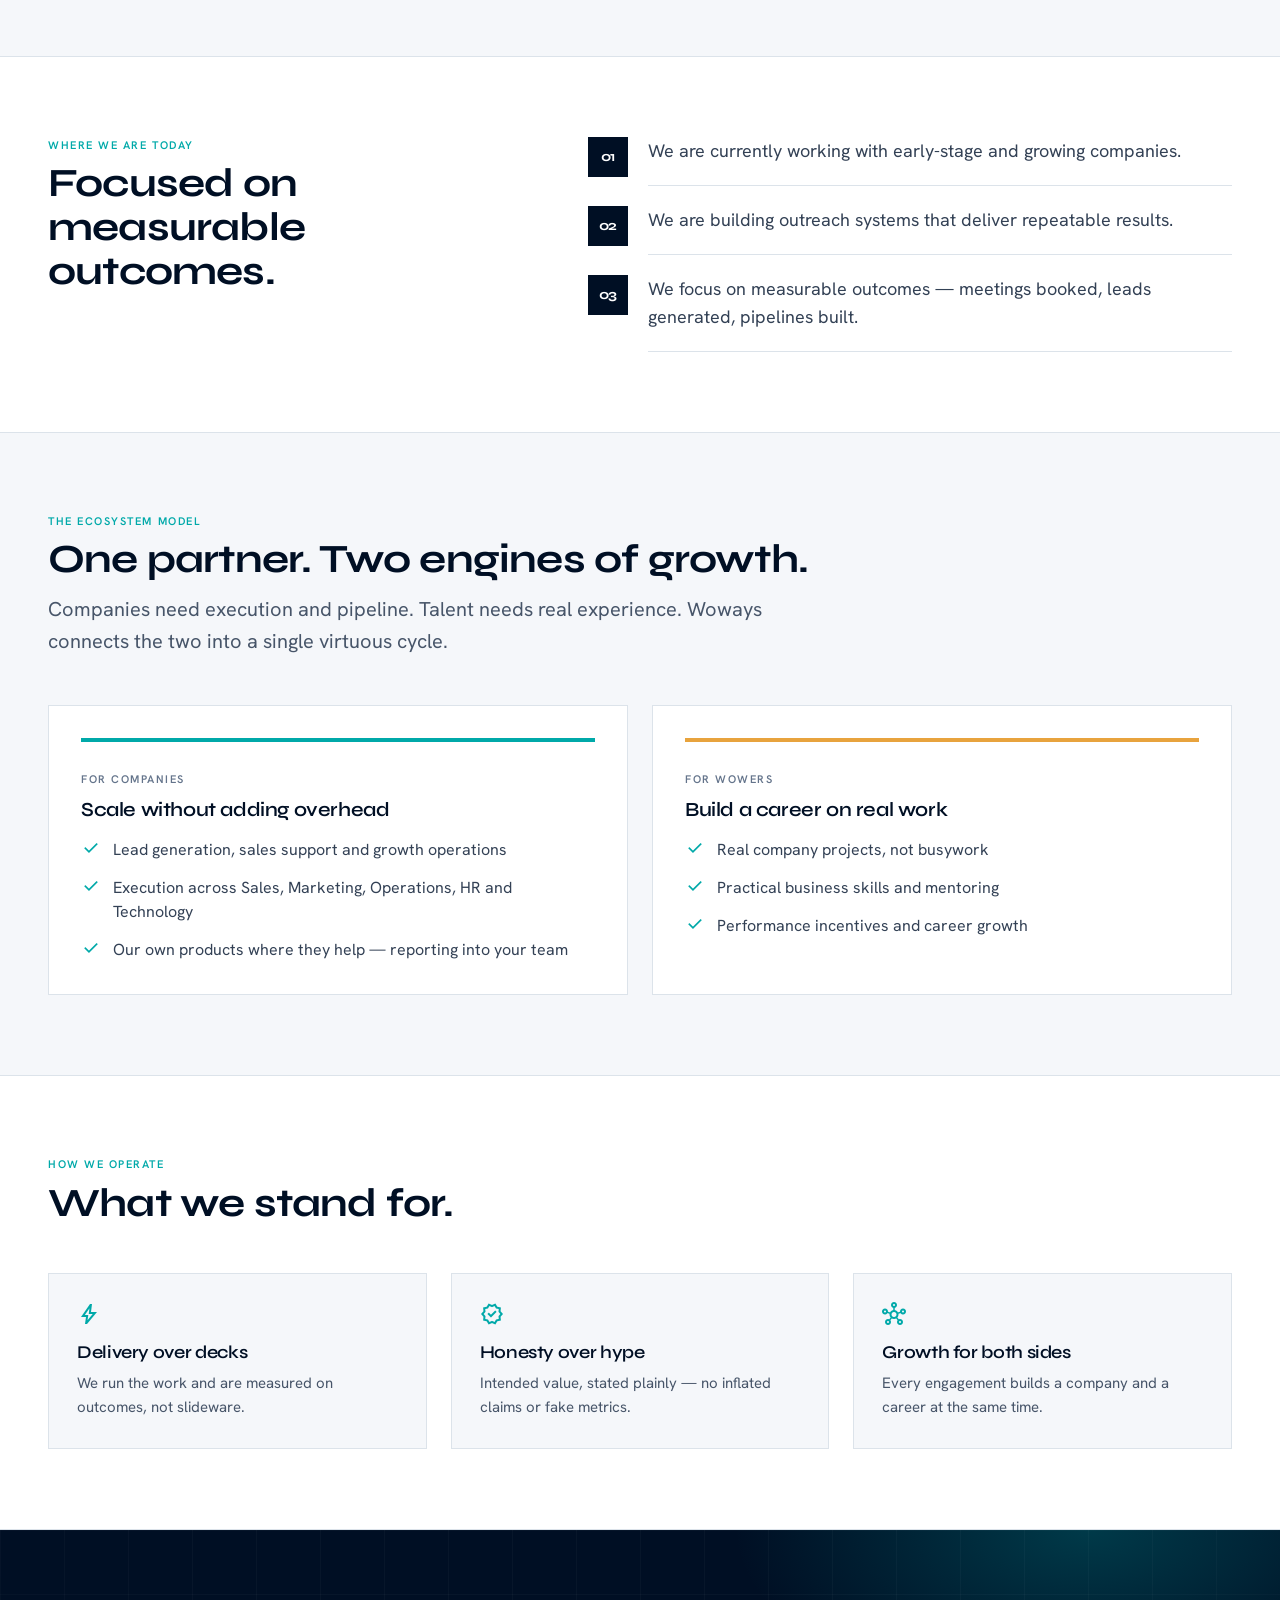
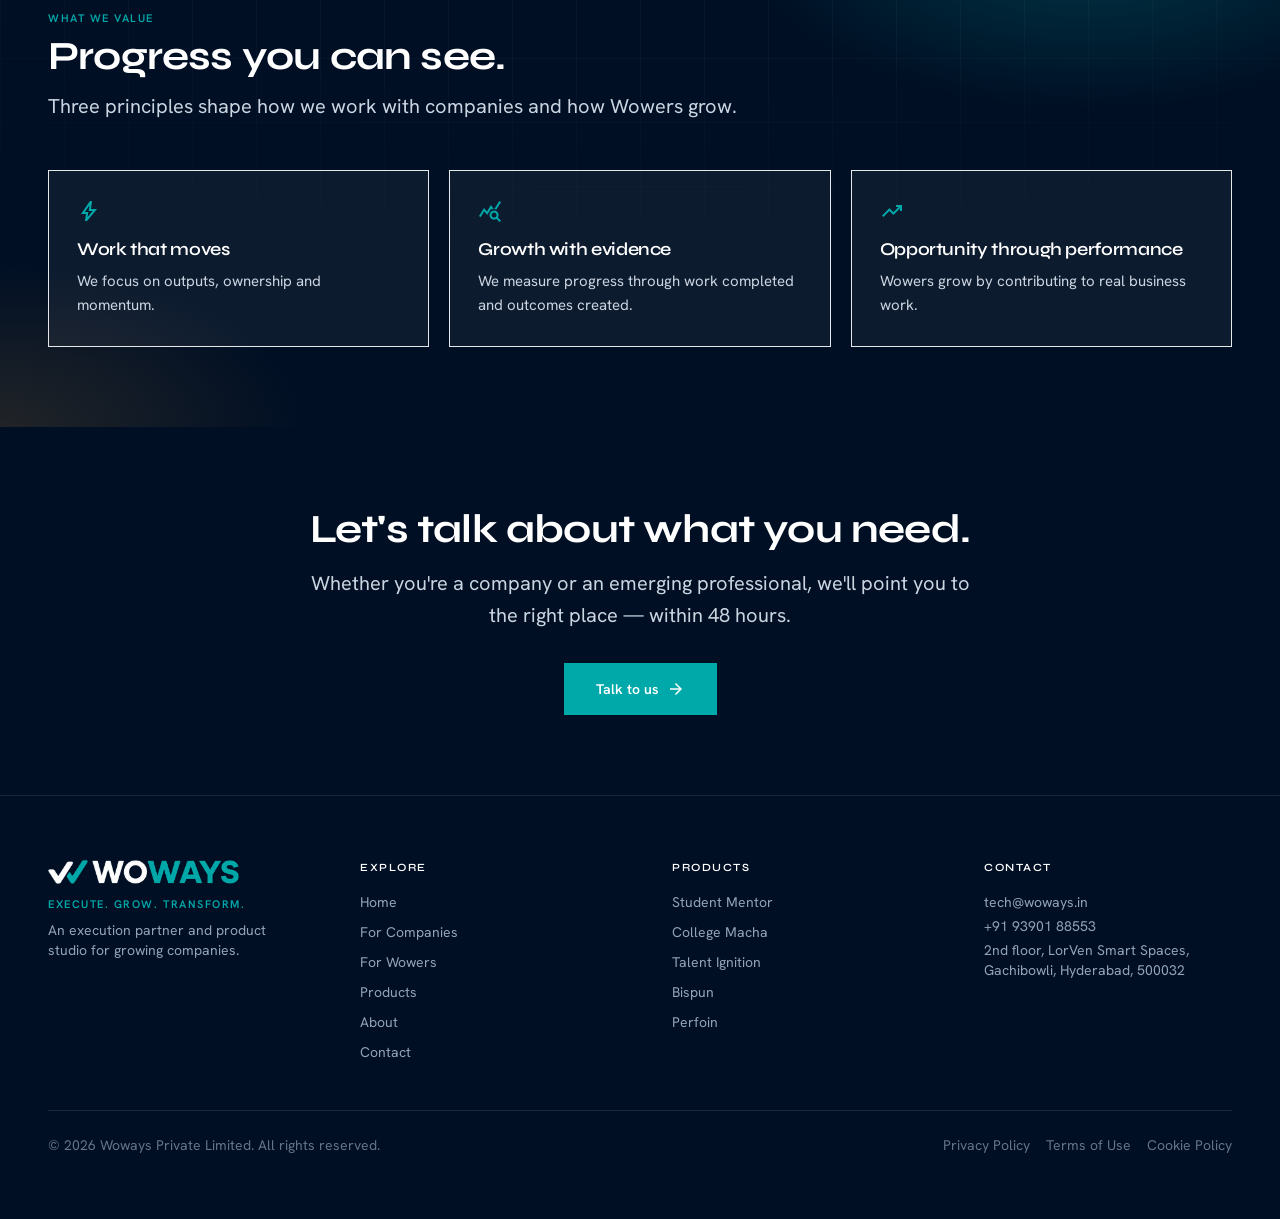
==== commit afa37f76: "Add Keyvo-style hero/scroll animations - Masked headline reveal: hero H1 rises into view from behind" ====
--- a/about.html
+++ b/about.html
@@ -32,18 +32,24 @@
  body.is-leaving{opacity:0;transform:translateY(-8px);transition:opacity .26s ease,transform .26s ease}
  @media (prefers-reduced-motion:reduce){main#main{animation:none}body.is-leaving{opacity:1!important;transform:none!important;transition:none}}
  /* animations */
- .js-anim .reveal{opacity:0;transform:translateY(22px);transition:opacity .7s cubic-bezier(.2,.7,.2,1),transform .7s cubic-bezier(.2,.7,.2,1)}
- .js-anim .reveal.in{opacity:1;transform:none}
- .js-anim .stagger.in>*{opacity:0;transform:translateY(18px);animation:rise .6s cubic-bezier(.2,.7,.2,1) forwards}
- .js-anim .stagger.in>*:nth-child(2){animation-delay:.08s}.js-anim .stagger.in>*:nth-child(3){animation-delay:.16s}
- .js-anim .stagger.in>*:nth-child(4){animation-delay:.24s}.js-anim .stagger.in>*:nth-child(5){animation-delay:.32s}
- @keyframes rise{to{opacity:1;transform:none}}
+ .js-anim .reveal{opacity:0;transform:translateY(30px);filter:blur(6px);transition:opacity .8s cubic-bezier(.19,.9,.22,1),transform .8s cubic-bezier(.19,.9,.22,1),filter .8s cubic-bezier(.19,.9,.22,1)}
+ .js-anim .reveal.in{opacity:1;transform:none;filter:none}
+ .js-anim .stagger.in>*{opacity:0;transform:translateY(24px);filter:blur(5px);animation:rise .7s cubic-bezier(.19,.9,.22,1) forwards}
+ .js-anim .stagger.in>*:nth-child(2){animation-delay:.09s}.js-anim .stagger.in>*:nth-child(3){animation-delay:.18s}
+ .js-anim .stagger.in>*:nth-child(4){animation-delay:.27s}.js-anim .stagger.in>*:nth-child(5){animation-delay:.36s}
+ .js-anim .stagger.in>*:nth-child(6){animation-delay:.45s}
+ @keyframes rise{to{opacity:1;transform:none;filter:none}}
  .herofade{opacity:0;transform:translateY(16px);animation:rise .8s cubic-bezier(.2,.7,.2,1) .05s forwards}
+ /* masked headline reveal */
+ .hrise{overflow:hidden;padding-bottom:.16em}
+ .hrise>span{display:block;transform:translateY(108%);animation:hrise .95s cubic-bezier(.19,.9,.22,1) .12s both}
+ @keyframes hrise{from{transform:translateY(108%)}to{transform:translateY(0)}}
+ @media (prefers-reduced-motion:reduce){.hrise{overflow:visible;padding-bottom:0}.hrise>span{transform:none;animation:none}}
  .card-lift{transition:transform .2s ease,box-shadow .2s ease,border-color .2s ease}
  .card-lift:hover{transform:translateY(-4px);box-shadow:0 24px 50px -30px rgba(0,15,36,.5)}
  .arrow-move{transition:transform .16s ease}
  .grp:hover .arrow-move{transform:translateX(4px)}
- @media (prefers-reduced-motion:reduce){.reveal,.stagger>*,.herofade{opacity:1!important;transform:none!important;animation:none!important}.mascot-float{animation:none!important}}
+ @media (prefers-reduced-motion:reduce){.reveal,.stagger>*,.herofade{opacity:1!important;transform:none!important;filter:none!important;animation:none!important}.mascot-float{animation:none!important}}
  .mascot-float{animation:bob 4.2s ease-in-out infinite}
  @keyframes bob{0%,100%{transform:translateY(0)}50%{transform:translateY(-10px)}}
  @keyframes floaty{0%,100%{transform:translateY(0)}50%{transform:translateY(-14px)}}
@@ -55,4 +61,4 @@
  .glow{background:radial-gradient(46% 60% at 85% 0%,rgba(0,169,169,.28),transparent 60%),radial-gradient(40% 55% at 0% 100%,rgba(232,163,61,.14),transparent 60%)}
  .gridlines{background-image:linear-gradient(rgba(255,255,255,.05) 1px,transparent 1px),linear-gradient(90deg,rgba(255,255,255,.05) 1px,transparent 1px);background-size:64px 64px;-webkit-mask:radial-gradient(120% 90% at 50% 0%,#000 30%,transparent 78%);mask:radial-gradient(120% 90% at 50% 0%,#000 30%,transparent 78%)}
 </style>
-</head><body class="bg-paperBg text-brandNavy antialiased"><a href="#main" class="skip">Skip to content</a><header class="sticky top-0 z-50 bg-brandNavy/95 backdrop-blur border-b border-white/10"><div class="max-w-[1440px] mx-auto px-6 lg:px-12 h-16 flex items-center justify-between"><a href="/" aria-label="Woways — Execute, Grow, Transform" class="flex items-center gap-1 shrink-0"><img src="logo-icon.png" alt="" class="h-5 w-auto"/><img src="logo-word.png" alt="Woways" class="h-5 w-auto"/></a><div class="flex items-center gap-5"><nav class="hidden md:flex items-center gap-5 lg:gap-7" aria-label="Primary"><a class="cap text-slate-300 hover:text-white transition-colors" href="/">Home</a><a class="cap text-slate-300 hover:text-white transition-colors" href="companies">For Companies</a><a class="cap text-slate-300 hover:text-white transition-colors" href="wowers">For Wowers</a><a class="cap text-slate-300 hover:text-white transition-colors" href="products">Products</a><a class="cap text-white transition-colors relative" href="about" aria-current="page">About<span class="absolute -bottom-1.5 left-1/2 -translate-x-1/2 w-1 h-1 rounded-full bg-brandTeal"></span></a></nav><a class="hidden sm:inline-flex items-center bg-brandTeal hover:bg-brandTealDark text-white text-sm font-semibold px-5 py-2.5 transition-colors" href="contact">Talk to us</a><button id="mbtn" class="md:hidden text-white p-2" aria-label="Open menu" aria-expanded="false"><span class="material-symbols-outlined">menu</span></button></div></div><div id="mmenu" class="hidden md:hidden bg-brandNavy border-t border-white/10"><a class="block px-6 py-3 text-slate-200 border-t border-white/10 font-display font-semibold" href="/">Home</a><a class="block px-6 py-3 text-slate-200 border-t border-white/10 font-display font-semibold" href="companies">For Companies</a><a class="block px-6 py-3 text-slate-200 border-t border-white/10 font-display font-semibold" href="wowers">For Wowers</a><a class="block px-6 py-3 text-slate-200 border-t border-white/10 font-display font-semibold" href="products">Products</a><a class="block px-6 py-3 text-slate-200 border-t border-white/10 font-display font-semibold" href="about">About</a><div class="p-4 border-t border-white/10"><a class="block text-center bg-brandTeal hover:bg-brandTealDark text-white text-sm font-semibold px-6 py-3 transition-colors" href="contact">Talk to us</a></div></div></header><main id="main" tabindex="-1"><section class="relative bg-brandNavy text-white overflow-hidden"><div class="absolute inset-0 glow pointer-events-none"></div><div class="absolute inset-0 gridlines opacity-60 pointer-events-none"></div><div class="hidden lg:block absolute top-0 right-0 h-full w-[58%] herofade" style="animation-delay:.18s"><img src="hero-about.png" alt="A Woways team member speaking to a room of people" loading="eager" class="w-full h-full object-cover object-center" style="-webkit-mask-image:linear-gradient(to right,transparent 0%,rgba(0,0,0,.12) 16%,#000 48%);mask-image:linear-gradient(to right,transparent 0%,rgba(0,0,0,.12) 16%,#000 48%)"/></div><div class="relative max-w-[1440px] mx-auto px-6 lg:px-12 pt-12 lg:pt-16 pb-14 lg:pb-20"><div class="max-w-2xl herofade lg:min-h-[440px] flex flex-col justify-center items-start"><div class="inline-flex items-center gap-2 px-3 py-1 bg-white/5 border border-white/15 text-brandTeal cap mb-6"><span class="w-1.5 h-1.5 bg-brandTeal inline-block"></span> About</div><h1 class="hd1 text-white mb-6">Built for work that creates visible progress.</h1><p class="lead text-slate-300 mb-8">Woways was created around a simple belief: growing companies need dependable execution, and emerging professionals need meaningful opportunities to prove themselves. We connect both through real work, clear ownership and measurable progress.</p><div class="flex flex-wrap gap-4"><a class="bg-brandTeal hover:bg-brandTealDark text-white text-sm font-semibold px-7 py-3.5 transition-colors inline-flex items-center gap-2" href="contact">Work with us <span class="material-symbols-outlined text-[18px]" aria-hidden="true">arrow_forward</span></a><a class="border border-white/30 hover:border-white hover:bg-white/5 text-white text-sm font-semibold px-7 py-3.5 transition-colors" href="#ecosystem">How we work</a></div></div></div></section><section class="bg-brandNavy py-14 lg:py-16 border-b border-white/10"><div class="max-w-[1440px] mx-auto px-6 lg:px-12"><div class="grid grid-cols-2 md:grid-cols-4 gap-y-8 reveal"><div class="text-center px-2 "><div class="font-display font-bold text-white" style="font-size:clamp(30px,4.6vw,46px);letter-spacing:-0.02em"><span class="countup" data-to="300">300</span>+</div><div class="cap text-slate-400 mt-2">Wowers trained</div></div><div class="text-center px-2 md:border-l md:border-white/10"><div class="font-display font-bold text-white" style="font-size:clamp(30px,4.6vw,46px);letter-spacing:-0.02em"><span class="countup" data-to="25">25</span>+</div><div class="cap text-slate-400 mt-2">Companies partnered</div></div><div class="text-center px-2 md:border-l md:border-white/10"><div class="font-display font-bold text-white" style="font-size:clamp(30px,4.6vw,46px);letter-spacing:-0.02em"><span class="countup" data-to="59675">59,675</span>+</div><div class="cap text-slate-400 mt-2">Leads generated</div></div><div class="text-center px-2 md:border-l md:border-white/10"><div class="font-display font-bold text-white" style="font-size:clamp(30px,4.6vw,46px);letter-spacing:-0.02em"><span class="countup" data-to="125">125</span>+</div><div class="cap text-slate-400 mt-2">Projects executed</div></div></div></div></section><section class="bg-white py-16 lg:py-20 border-b border-borderLine"><div class="max-w-[1440px] mx-auto px-6 lg:px-12 grid lg:grid-cols-[0.85fr_1.15fr] gap-10 lg:gap-16 items-start"><div class="reveal"><span class="cap text-brandTeal block mb-2">Our story</span><h2 class="hd2 text-brandNavy">Where dependable execution meets real opportunity.</h2></div><div class="reveal space-y-5 text-[17px] text-slate-700 leading-relaxed"><p>Woways began with a simple belief: growing companies need dependable execution, and emerging professionals need meaningful opportunities to prove themselves.</p><p>We connect both through real work, clear ownership and measurable progress — an execution layer that helps companies grow, and a launchpad where careers get built.</p></div></div></section><section class="bg-paperBg py-16 lg:py-20 border-b border-borderLine"><div class="max-w-[1440px] mx-auto px-6 lg:px-12"><div class="max-w-3xl mb-12 reveal"><span class="cap text-brandTeal block mb-2">Our core team</span><h2 class="hd2 text-brandNavy mb-3">Experience that has done the work.</h2><p class="lead text-slate-600"></p></div><div class="grid grid-cols-1 md:grid-cols-2 gap-6 stagger reveal"><div class="bg-paperBg border border-borderLine p-8 card-lift"><span class="material-symbols-outlined text-brandTeal mb-4 block" aria-hidden="true">workspace_premium</span><h3 class="hd3 text-brandNavy mb-2" style="font-size:20px">Significant industry experience</h3><p class="text-slate-600 leading-relaxed">Our core team brings strong experience across key sectors, with deep exposure to real-world business environments.</p></div><div class="bg-paperBg border border-borderLine p-8 card-lift"><span class="material-symbols-outlined text-brandTeal mb-4 block" aria-hidden="true">bolt</span><h3 class="hd3 text-brandNavy mb-2" style="font-size:20px">Execution-driven mindset</h3><p class="text-slate-600 leading-relaxed">Built with a practical understanding of how businesses operate and execute — not theory, delivery.</p></div></div></div></section><section class="bg-white py-16 lg:py-20 border-b border-borderLine"><div class="max-w-[1440px] mx-auto px-6 lg:px-12 grid lg:grid-cols-[0.85fr_1.15fr] gap-10 lg:gap-16 items-start"><div class="reveal"><span class="cap text-brandTeal block mb-2">Where we are today</span><h2 class="hd2 text-brandNavy">Focused on measurable outcomes.</h2></div><div><div class="max-w-3xl space-y-5"><div class="flex gap-5 reveal"><div class="shrink-0 w-10 h-10 bg-brandNavy text-white grid place-items-center font-display font-bold text-sm">01</div><div class="pb-5 border-b border-borderLine flex-1 self-center"><p class="text-slate-700 text-lg">We are currently working with early-stage and growing companies.</p></div></div><div class="flex gap-5 reveal"><div class="shrink-0 w-10 h-10 bg-brandNavy text-white grid place-items-center font-display font-bold text-sm">02</div><div class="pb-5 border-b border-borderLine flex-1 self-center"><p class="text-slate-700 text-lg">We are building outreach systems that deliver repeatable results.</p></div></div><div class="flex gap-5 reveal"><div class="shrink-0 w-10 h-10 bg-brandNavy text-white grid place-items-center font-display font-bold text-sm">03</div><div class="pb-5 border-b border-borderLine flex-1 self-center"><p class="text-slate-700 text-lg">We focus on measurable outcomes — meetings booked, leads generated, pipelines built.</p></div></div></div></div></div></section><section class="bg-paperBg py-16 lg:py-20 border-b border-borderLine" id="ecosystem"><div class="max-w-[1440px] mx-auto px-6 lg:px-12"><div class="max-w-3xl mb-12 reveal"><span class="cap text-brandTeal block mb-2">The ecosystem model</span><h2 class="hd2 text-brandNavy mb-3">One partner. Two engines of growth.</h2><p class="lead text-slate-600">Companies need execution and pipeline. Talent needs real experience. Woways connects the two into a single virtuous cycle.</p></div><div class="grid grid-cols-1 md:grid-cols-2 gap-6 reveal"><div class="bg-white border border-borderLine p-8"><div class="w-full h-1 bg-brandTeal mb-6"></div><span class="cap text-slate-500">For companies</span><h3 class="hd3 text-brandNavy mt-2 mb-4" style="font-size:20px">Scale without adding overhead</h3><ul class="space-y-3.5"><li class="flex items-start gap-3 text-slate-700"><span class="material-symbols-outlined text-brandTeal text-[20px] shrink-0" aria-hidden="true">check</span><span>Lead generation, sales support and growth operations</span></li><li class="flex items-start gap-3 text-slate-700"><span class="material-symbols-outlined text-brandTeal text-[20px] shrink-0" aria-hidden="true">check</span><span>Execution across Sales, Marketing, Operations, HR and Technology</span></li><li class="flex items-start gap-3 text-slate-700"><span class="material-symbols-outlined text-brandTeal text-[20px] shrink-0" aria-hidden="true">check</span><span>Our own products where they help — reporting into your team</span></li></ul></div><div class="bg-white border border-borderLine p-8"><div class="w-full h-1 bg-brandOrange mb-6"></div><span class="cap text-slate-500">For Wowers</span><h3 class="hd3 text-brandNavy mt-2 mb-4" style="font-size:20px">Build a career on real work</h3><ul class="space-y-3.5"><li class="flex items-start gap-3 text-slate-700"><span class="material-symbols-outlined text-brandTeal text-[20px] shrink-0" aria-hidden="true">check</span><span>Real company projects, not busywork</span></li><li class="flex items-start gap-3 text-slate-700"><span class="material-symbols-outlined text-brandTeal text-[20px] shrink-0" aria-hidden="true">check</span><span>Practical business skills and mentoring</span></li><li class="flex items-start gap-3 text-slate-700"><span class="material-symbols-outlined text-brandTeal text-[20px] shrink-0" aria-hidden="true">check</span><span>Performance incentives and career growth</span></li></ul></div></div></div></section><section class="bg-white py-16 lg:py-20 border-b border-borderLine"><div class="max-w-[1440px] mx-auto px-6 lg:px-12"><div class="max-w-3xl mb-12 reveal"><span class="cap text-brandTeal block mb-2">How we operate</span><h2 class="hd2 text-brandNavy mb-3">What we stand for.</h2><p class="lead text-slate-600"></p></div><div class="grid grid-cols-1 md:grid-cols-3 gap-6 stagger reveal"><div class="bg-paperBg border border-borderLine p-7 card-lift"><span class="material-symbols-outlined text-brandTeal mb-4 block" aria-hidden="true">bolt</span><h3 class="hd3 text-brandNavy mb-2" style="font-size:18px">Delivery over decks</h3><p class="text-[15px] leading-relaxed text-slate-600">We run the work and are measured on outcomes, not slideware.</p></div><div class="bg-paperBg border border-borderLine p-7 card-lift"><span class="material-symbols-outlined text-brandTeal mb-4 block" aria-hidden="true">verified</span><h3 class="hd3 text-brandNavy mb-2" style="font-size:18px">Honesty over hype</h3><p class="text-[15px] leading-relaxed text-slate-600">Intended value, stated plainly — no inflated claims or fake metrics.</p></div><div class="bg-paperBg border border-borderLine p-7 card-lift"><span class="material-symbols-outlined text-brandTeal mb-4 block" aria-hidden="true">hub</span><h3 class="hd3 text-brandNavy mb-2" style="font-size:18px">Growth for both sides</h3><p class="text-[15px] leading-relaxed text-slate-600">Every engagement builds a company and a career at the same time.</p></div></div></div></section><section class="relative bg-brandNavy text-white overflow-hidden"><div class="absolute inset-0 glow pointer-events-none"></div><div class="absolute inset-0 gridlines opacity-60 pointer-events-none"></div><div class="relative max-w-[1440px] mx-auto px-6 lg:px-12 py-16 lg:py-20"><div class="max-w-3xl mb-12 reveal"><span class="cap text-brandTeal block mb-2">What we value</span><h2 class="hd2 text-white mb-3">Progress you can see.</h2><p class="lead text-slate-300">Three principles shape how we work with companies and how Wowers grow.</p></div><div class="grid grid-cols-1 md:grid-cols-3 gap-5 stagger reveal"><div class="border border-white/12 bg-white/5 p-7 card-lift"><span class="material-symbols-outlined text-brandTeal mb-4 block" aria-hidden="true">bolt</span><h3 class="hd3 text-white mb-2" style="font-size:18px">Work that moves</h3><p class="text-[15px] leading-relaxed text-slate-300">We focus on outputs, ownership and momentum.</p></div><div class="border border-white/12 bg-white/5 p-7 card-lift"><span class="material-symbols-outlined text-brandTeal mb-4 block" aria-hidden="true">query_stats</span><h3 class="hd3 text-white mb-2" style="font-size:18px">Growth with evidence</h3><p class="text-[15px] leading-relaxed text-slate-300">We measure progress through work completed and outcomes created.</p></div><div class="border border-white/12 bg-white/5 p-7 card-lift"><span class="material-symbols-outlined text-brandTeal mb-4 block" aria-hidden="true">trending_up</span><h3 class="hd3 text-white mb-2" style="font-size:18px">Opportunity through performance</h3><p class="text-[15px] leading-relaxed text-slate-300">Wowers grow by contributing to real business work.</p></div></div></div></section><section class="bg-brandNavy text-white py-20"><div class="max-w-[1440px] mx-auto px-6 lg:px-12 text-center reveal"><h2 class="hd2 text-white mb-4">Let's talk about what you need.</h2><p class="lead text-slate-300 max-w-2xl mx-auto mb-8">Whether you're a company or an emerging professional, we'll point you to the right place — within 48 hours.</p><a class="inline-flex items-center gap-2 bg-brandTeal hover:bg-brandTealDark text-white text-sm font-semibold px-8 py-4 transition-colors" href="contact">Talk to us <span class="material-symbols-outlined text-[18px]" aria-hidden="true">arrow_forward</span></a></div></section></main><footer class="bg-brandNavy text-slate-400 py-16 border-t border-white/10"><div class="max-w-[1440px] mx-auto px-6 lg:px-12"><div class="grid grid-cols-2 md:grid-cols-4 gap-x-8 lg:gap-x-16 gap-y-10 pb-12 border-b border-white/10"><div class="col-span-2 md:col-span-1"><div class="flex items-center gap-1 mb-3"><img src="logo-icon.png" alt="" class="h-6 w-auto"/><img src="logo-word.png" alt="Woways" class="h-6 w-auto"/></div><p class="cap text-brandTeal mb-2">Execute. Grow. Transform.</p><p class="text-sm max-w-[30ch]">An execution partner and product studio for growing companies.</p></div><div><h4 class="cap text-white mb-4">Explore</h4><ul class="space-y-2.5 text-sm"><li><a class="hover:text-white transition-colors" href="/">Home</a></li><li><a class="hover:text-white transition-colors" href="companies">For Companies</a></li><li><a class="hover:text-white transition-colors" href="wowers">For Wowers</a></li><li><a class="hover:text-white transition-colors" href="products">Products</a></li><li><a class="hover:text-white transition-colors" href="about">About</a></li><li><a class="hover:text-white transition-colors" href="contact">Contact</a></li></ul></div><div><h4 class="cap text-white mb-4">Products</h4><ul class="space-y-2.5 text-sm"><li><a class="hover:text-white transition-colors" href="https://studentmentor.co.in" target="_blank" rel="noopener noreferrer">Student Mentor</a></li><li><a class="hover:text-white transition-colors" href="https://collegemacha.com" target="_blank" rel="noopener noreferrer">College Macha</a></li><li><a class="hover:text-white transition-colors" href="https://talentignition.in" target="_blank" rel="noopener noreferrer">Talent Ignition</a></li><li><a class="hover:text-white transition-colors" href="https://bispun.com" target="_blank" rel="noopener noreferrer">Bispun</a></li><li><a class="hover:text-white transition-colors" href="https://woways-site.vercel.app" target="_blank" rel="noopener noreferrer">Perfoin</a></li></ul></div><div><h4 class="cap text-white mb-4">Contact</h4><p class="text-sm mb-1"><a class="hover:text-white transition-colors" href="mailto:tech@woways.in">tech@woways.in</a></p><p class="text-sm mb-1"><a class="hover:text-white transition-colors" href="tel:+919390188553">+91 93901 88553</a></p><p class="text-sm">2nd floor, LorVen Smart Spaces,<br/>Gachibowli, Hyderabad, 500032</p></div></div><div class="pt-6 text-sm text-slate-500 flex flex-wrap justify-between gap-3"><span>&copy; 2026 Woways Private Limited. All rights reserved.</span><span class="flex flex-wrap gap-x-4 gap-y-1"><a class="hover:text-white transition-colors" href="privacy">Privacy Policy</a><a class="hover:text-white transition-colors" href="terms">Terms of Use</a><a class="hover:text-white transition-colors" href="cookies">Cookie Policy</a></span></div></div></footer><script>(function(){var b=document.getElementById("mbtn"),m=document.getElementById("mmenu");if(b)b.addEventListener("click",function(){var o=m.classList.toggle("hidden");b.setAttribute("aria-expanded",String(!o));});})();(function(){var els=document.querySelectorAll(".reveal,.stagger");if(matchMedia("(prefers-reduced-motion: reduce)").matches||!("IntersectionObserver" in window))return;document.documentElement.classList.add("js-anim");var io=new IntersectionObserver(function(es){es.forEach(function(e){if(e.isIntersecting){e.target.classList.add("in");io.unobserve(e.target);}});},{threshold:.12,rootMargin:"0px 0px -6% 0px"});els.forEach(function(e){io.observe(e);});setTimeout(function(){els.forEach(function(e){e.classList.add("in");});},1600);})();(function(){var els=document.querySelectorAll(".countup");if(!els.length)return;var fmt=function(n){return n.toLocaleString("en-IN");};var run=function(el){var to=parseInt(el.getAttribute("data-to"),10)||0,st=null,d=1400;setTimeout(function(){el.textContent=fmt(to);},d+500);if(matchMedia("(prefers-reduced-motion: reduce)").matches||!window.requestAnimationFrame){el.textContent=fmt(to);return;}el.textContent="0";function step(t){if(!st)st=t;var p=Math.min((t-st)/d,1);el.textContent=fmt(Math.floor((1-Math.pow(1-p,3))*to));if(p<1)requestAnimationFrame(step);}requestAnimationFrame(step);};if("IntersectionObserver" in window){var io=new IntersectionObserver(function(es){es.forEach(function(e){if(e.isIntersecting){run(e.target);io.unobserve(e.target);}});},{threshold:.4});els.forEach(function(e){io.observe(e);});}else{els.forEach(run);}})();(function(){document.querySelectorAll("form.w3form").forEach(function(f){f.addEventListener("submit",function(e){e.preventDefault();var ok=f.querySelector(".form-ok"),err=f.querySelector(".form-err"),btn=f.querySelector("button[type=submit]"),lbl=btn?btn.textContent:"";if(err)err.classList.add("hidden");if(ok)ok.classList.add("hidden");var obj={};new FormData(f).forEach(function(v,k){obj[k]=v;});if(btn){btn.disabled=true;btn.textContent="Sending\u2026";}fetch("/api/submit",{method:"POST",headers:{"Content-Type":"application/json",Accept:"application/json"},body:JSON.stringify(obj)}).then(function(r){return r.json();}).then(function(j){if(j.success){f.reset();if(ok){ok.classList.remove("hidden");ok.scrollIntoView({block:"center",behavior:"smooth"});}}else{if(err){err.textContent=(j&&j.message)||"Something went wrong. Please email tech@woways.in.";err.classList.remove("hidden");}}}).catch(function(){if(err){err.textContent="Network error. Please email tech@woways.in.";err.classList.remove("hidden");}}).finally(function(){if(btn){btn.disabled=false;btn.textContent=lbl;}});});});})();(function(){if(matchMedia("(prefers-reduced-motion: reduce)").matches)return;document.addEventListener("click",function(e){if(e.defaultPrevented||e.button!==0||e.metaKey||e.ctrlKey||e.shiftKey||e.altKey)return;var a=e.target.closest&&e.target.closest("a");if(!a)return;if(a.target==="_blank"||a.hasAttribute("download"))return;var href=a.getAttribute("href")||"";if(!href||href.charAt(0)==="#"||/^(mailto:|tel:)/.test(href))return;var url;try{url=new URL(a.href,location.href);}catch(_){return;}if(url.origin!==location.origin)return;if(url.pathname===location.pathname){return;}e.preventDefault();document.body.classList.add("is-leaving");setTimeout(function(){location.href=a.href;},230);setTimeout(function(){document.body.classList.remove("is-leaving");},2500);});window.addEventListener("pageshow",function(ev){if(ev.persisted)document.body.classList.remove("is-leaving");});})();</script></body></html>+</head><body class="bg-paperBg text-brandNavy antialiased"><a href="#main" class="skip">Skip to content</a><header class="sticky top-0 z-50 bg-brandNavy/95 backdrop-blur border-b border-white/10"><div class="max-w-[1440px] mx-auto px-6 lg:px-12 h-16 flex items-center justify-between"><a href="/" aria-label="Woways — Execute, Grow, Transform" class="flex items-center gap-1 shrink-0"><img src="logo-icon.png" alt="" class="h-5 w-auto"/><img src="logo-word.png" alt="Woways" class="h-5 w-auto"/></a><div class="flex items-center gap-5"><nav class="hidden md:flex items-center gap-5 lg:gap-7" aria-label="Primary"><a class="cap text-slate-300 hover:text-white transition-colors" href="/">Home</a><a class="cap text-slate-300 hover:text-white transition-colors" href="companies">For Companies</a><a class="cap text-slate-300 hover:text-white transition-colors" href="wowers">For Wowers</a><a class="cap text-slate-300 hover:text-white transition-colors" href="products">Products</a><a class="cap text-white transition-colors relative" href="about" aria-current="page">About<span class="absolute -bottom-1.5 left-1/2 -translate-x-1/2 w-1 h-1 rounded-full bg-brandTeal"></span></a></nav><a class="hidden sm:inline-flex items-center bg-brandTeal hover:bg-brandTealDark text-white text-sm font-semibold px-5 py-2.5 transition-colors" href="contact">Talk to us</a><button id="mbtn" class="md:hidden text-white p-2" aria-label="Open menu" aria-expanded="false"><span class="material-symbols-outlined">menu</span></button></div></div><div id="mmenu" class="hidden md:hidden bg-brandNavy border-t border-white/10"><a class="block px-6 py-3 text-slate-200 border-t border-white/10 font-display font-semibold" href="/">Home</a><a class="block px-6 py-3 text-slate-200 border-t border-white/10 font-display font-semibold" href="companies">For Companies</a><a class="block px-6 py-3 text-slate-200 border-t border-white/10 font-display font-semibold" href="wowers">For Wowers</a><a class="block px-6 py-3 text-slate-200 border-t border-white/10 font-display font-semibold" href="products">Products</a><a class="block px-6 py-3 text-slate-200 border-t border-white/10 font-display font-semibold" href="about">About</a><div class="p-4 border-t border-white/10"><a class="block text-center bg-brandTeal hover:bg-brandTealDark text-white text-sm font-semibold px-6 py-3 transition-colors" href="contact">Talk to us</a></div></div></header><main id="main" tabindex="-1"><section class="relative bg-brandNavy text-white overflow-hidden"><div class="absolute inset-0 glow pointer-events-none"></div><div class="absolute inset-0 gridlines opacity-60 pointer-events-none"></div><div class="hidden lg:block absolute top-0 right-0 h-full w-[58%] overflow-hidden herofade" style="animation-delay:.18s"><div data-parallax class="h-full w-full will-change-transform scale-[1.08]"><img src="hero-about.png" alt="A Woways team member speaking to a room of people" loading="eager" class="w-full h-full object-cover object-center" style="-webkit-mask-image:linear-gradient(to right,transparent 0%,rgba(0,0,0,.12) 16%,#000 48%);mask-image:linear-gradient(to right,transparent 0%,rgba(0,0,0,.12) 16%,#000 48%)"/></div></div><div class="relative max-w-[1440px] mx-auto px-6 lg:px-12 pt-12 lg:pt-16 pb-14 lg:pb-20"><div class="max-w-2xl herofade lg:min-h-[440px] flex flex-col justify-center items-start"><div class="inline-flex items-center gap-2 px-3 py-1 bg-white/5 border border-white/15 text-brandTeal cap mb-6"><span class="w-1.5 h-1.5 bg-brandTeal inline-block"></span> About</div><h1 class="hd1 text-white mb-6 hrise"><span>Built for work that creates visible progress.</span></h1><p class="lead text-slate-300 mb-8">Woways was created around a simple belief: growing companies need dependable execution, and emerging professionals need meaningful opportunities to prove themselves. We connect both through real work, clear ownership and measurable progress.</p><div class="flex flex-wrap gap-4"><a class="bg-brandTeal hover:bg-brandTealDark text-white text-sm font-semibold px-7 py-3.5 transition-colors inline-flex items-center gap-2" href="contact">Work with us <span class="material-symbols-outlined text-[18px]" aria-hidden="true">arrow_forward</span></a><a class="border border-white/30 hover:border-white hover:bg-white/5 text-white text-sm font-semibold px-7 py-3.5 transition-colors" href="#ecosystem">How we work</a></div></div><img src="hero-about.png" alt="A Woways team member speaking to a room of people" loading="eager" class="lg:hidden block mt-10 h-60 sm:h-72 object-cover object-center herofade" style="animation-delay:.12s;width:calc(100% + 3rem);margin-left:-1.5rem;margin-right:-1.5rem;-webkit-mask-image:linear-gradient(to bottom,transparent 0%,#000 26%,#000 100%);mask-image:linear-gradient(to bottom,transparent 0%,#000 26%,#000 100%)"/></div></section><section class="bg-brandNavy py-14 lg:py-16 border-b border-white/10"><div class="max-w-[1440px] mx-auto px-6 lg:px-12"><div class="grid grid-cols-2 md:grid-cols-4 gap-y-8 reveal"><div class="text-center px-2 "><div class="font-display font-bold text-white" style="font-size:clamp(30px,4.6vw,46px);letter-spacing:-0.02em"><span class="countup" data-to="300">300</span>+</div><div class="cap text-slate-400 mt-2">Wowers trained</div></div><div class="text-center px-2 md:border-l md:border-white/10"><div class="font-display font-bold text-white" style="font-size:clamp(30px,4.6vw,46px);letter-spacing:-0.02em"><span class="countup" data-to="25">25</span>+</div><div class="cap text-slate-400 mt-2">Companies partnered</div></div><div class="text-center px-2 md:border-l md:border-white/10"><div class="font-display font-bold text-white" style="font-size:clamp(30px,4.6vw,46px);letter-spacing:-0.02em"><span class="countup" data-to="59675">59,675</span>+</div><div class="cap text-slate-400 mt-2">Leads generated</div></div><div class="text-center px-2 md:border-l md:border-white/10"><div class="font-display font-bold text-white" style="font-size:clamp(30px,4.6vw,46px);letter-spacing:-0.02em"><span class="countup" data-to="125">125</span>+</div><div class="cap text-slate-400 mt-2">Projects executed</div></div></div></div></section><section class="bg-white py-16 lg:py-20 border-b border-borderLine"><div class="max-w-[1440px] mx-auto px-6 lg:px-12 grid lg:grid-cols-[0.85fr_1.15fr] gap-10 lg:gap-16 items-start"><div class="reveal"><span class="cap text-brandTeal block mb-2">Our story</span><h2 class="hd2 text-brandNavy">Where dependable execution meets real opportunity.</h2></div><div class="reveal space-y-5 text-[17px] text-slate-700 leading-relaxed"><p>Woways began with a simple belief: growing companies need dependable execution, and emerging professionals need meaningful opportunities to prove themselves.</p><p>We connect both through real work, clear ownership and measurable progress — an execution layer that helps companies grow, and a launchpad where careers get built.</p></div></div></section><section class="bg-paperBg py-16 lg:py-20 border-b border-borderLine"><div class="max-w-[1440px] mx-auto px-6 lg:px-12"><div class="max-w-3xl mb-12 reveal"><span class="cap text-brandTeal block mb-2">Our core team</span><h2 class="hd2 text-brandNavy mb-3">Experience that has done the work.</h2><p class="lead text-slate-600"></p></div><div class="grid grid-cols-1 md:grid-cols-2 gap-6 stagger reveal"><div class="bg-paperBg border border-borderLine p-8 card-lift"><span class="material-symbols-outlined text-brandTeal mb-4 block" aria-hidden="true">workspace_premium</span><h3 class="hd3 text-brandNavy mb-2" style="font-size:20px">Significant industry experience</h3><p class="text-slate-600 leading-relaxed">Our core team brings strong experience across key sectors, with deep exposure to real-world business environments.</p></div><div class="bg-paperBg border border-borderLine p-8 card-lift"><span class="material-symbols-outlined text-brandTeal mb-4 block" aria-hidden="true">bolt</span><h3 class="hd3 text-brandNavy mb-2" style="font-size:20px">Execution-driven mindset</h3><p class="text-slate-600 leading-relaxed">Built with a practical understanding of how businesses operate and execute — not theory, delivery.</p></div></div></div></section><section class="bg-white py-16 lg:py-20 border-b border-borderLine"><div class="max-w-[1440px] mx-auto px-6 lg:px-12 grid lg:grid-cols-[0.85fr_1.15fr] gap-10 lg:gap-16 items-start"><div class="reveal"><span class="cap text-brandTeal block mb-2">Where we are today</span><h2 class="hd2 text-brandNavy">Focused on measurable outcomes.</h2></div><div><div class="max-w-3xl space-y-5"><div class="flex gap-5 reveal"><div class="shrink-0 w-10 h-10 bg-brandNavy text-white grid place-items-center font-display font-bold text-sm">01</div><div class="pb-5 border-b border-borderLine flex-1 self-center"><p class="text-slate-700 text-lg">We are currently working with early-stage and growing companies.</p></div></div><div class="flex gap-5 reveal"><div class="shrink-0 w-10 h-10 bg-brandNavy text-white grid place-items-center font-display font-bold text-sm">02</div><div class="pb-5 border-b border-borderLine flex-1 self-center"><p class="text-slate-700 text-lg">We are building outreach systems that deliver repeatable results.</p></div></div><div class="flex gap-5 reveal"><div class="shrink-0 w-10 h-10 bg-brandNavy text-white grid place-items-center font-display font-bold text-sm">03</div><div class="pb-5 border-b border-borderLine flex-1 self-center"><p class="text-slate-700 text-lg">We focus on measurable outcomes — meetings booked, leads generated, pipelines built.</p></div></div></div></div></div></section><section class="bg-paperBg py-16 lg:py-20 border-b border-borderLine" id="ecosystem"><div class="max-w-[1440px] mx-auto px-6 lg:px-12"><div class="max-w-3xl mb-12 reveal"><span class="cap text-brandTeal block mb-2">The ecosystem model</span><h2 class="hd2 text-brandNavy mb-3">One partner. Two engines of growth.</h2><p class="lead text-slate-600">Companies need execution and pipeline. Talent needs real experience. Woways connects the two into a single virtuous cycle.</p></div><div class="grid grid-cols-1 md:grid-cols-2 gap-6 reveal"><div class="bg-white border border-borderLine p-8"><div class="w-full h-1 bg-brandTeal mb-6"></div><span class="cap text-slate-500">For companies</span><h3 class="hd3 text-brandNavy mt-2 mb-4" style="font-size:20px">Scale without adding overhead</h3><ul class="space-y-3.5"><li class="flex items-start gap-3 text-slate-700"><span class="material-symbols-outlined text-brandTeal text-[20px] shrink-0" aria-hidden="true">check</span><span>Lead generation, sales support and growth operations</span></li><li class="flex items-start gap-3 text-slate-700"><span class="material-symbols-outlined text-brandTeal text-[20px] shrink-0" aria-hidden="true">check</span><span>Execution across Sales, Marketing, Operations, HR and Technology</span></li><li class="flex items-start gap-3 text-slate-700"><span class="material-symbols-outlined text-brandTeal text-[20px] shrink-0" aria-hidden="true">check</span><span>Our own products where they help — reporting into your team</span></li></ul></div><div class="bg-white border border-borderLine p-8"><div class="w-full h-1 bg-brandOrange mb-6"></div><span class="cap text-slate-500">For Wowers</span><h3 class="hd3 text-brandNavy mt-2 mb-4" style="font-size:20px">Build a career on real work</h3><ul class="space-y-3.5"><li class="flex items-start gap-3 text-slate-700"><span class="material-symbols-outlined text-brandTeal text-[20px] shrink-0" aria-hidden="true">check</span><span>Real company projects, not busywork</span></li><li class="flex items-start gap-3 text-slate-700"><span class="material-symbols-outlined text-brandTeal text-[20px] shrink-0" aria-hidden="true">check</span><span>Practical business skills and mentoring</span></li><li class="flex items-start gap-3 text-slate-700"><span class="material-symbols-outlined text-brandTeal text-[20px] shrink-0" aria-hidden="true">check</span><span>Performance incentives and career growth</span></li></ul></div></div></div></section><section class="bg-white py-16 lg:py-20 border-b border-borderLine"><div class="max-w-[1440px] mx-auto px-6 lg:px-12"><div class="max-w-3xl mb-12 reveal"><span class="cap text-brandTeal block mb-2">How we operate</span><h2 class="hd2 text-brandNavy mb-3">What we stand for.</h2><p class="lead text-slate-600"></p></div><div class="grid grid-cols-1 md:grid-cols-3 gap-6 stagger reveal"><div class="bg-paperBg border border-borderLine p-7 card-lift"><span class="material-symbols-outlined text-brandTeal mb-4 block" aria-hidden="true">bolt</span><h3 class="hd3 text-brandNavy mb-2" style="font-size:18px">Delivery over decks</h3><p class="text-[15px] leading-relaxed text-slate-600">We run the work and are measured on outcomes, not slideware.</p></div><div class="bg-paperBg border border-borderLine p-7 card-lift"><span class="material-symbols-outlined text-brandTeal mb-4 block" aria-hidden="true">verified</span><h3 class="hd3 text-brandNavy mb-2" style="font-size:18px">Honesty over hype</h3><p class="text-[15px] leading-relaxed text-slate-600">Intended value, stated plainly — no inflated claims or fake metrics.</p></div><div class="bg-paperBg border border-borderLine p-7 card-lift"><span class="material-symbols-outlined text-brandTeal mb-4 block" aria-hidden="true">hub</span><h3 class="hd3 text-brandNavy mb-2" style="font-size:18px">Growth for both sides</h3><p class="text-[15px] leading-relaxed text-slate-600">Every engagement builds a company and a career at the same time.</p></div></div></div></section><section class="relative bg-brandNavy text-white overflow-hidden"><div class="absolute inset-0 glow pointer-events-none"></div><div class="absolute inset-0 gridlines opacity-60 pointer-events-none"></div><div class="relative max-w-[1440px] mx-auto px-6 lg:px-12 py-16 lg:py-20"><div class="max-w-3xl mb-12 reveal"><span class="cap text-brandTeal block mb-2">What we value</span><h2 class="hd2 text-white mb-3">Progress you can see.</h2><p class="lead text-slate-300">Three principles shape how we work with companies and how Wowers grow.</p></div><div class="grid grid-cols-1 md:grid-cols-3 gap-5 stagger reveal"><div class="border border-white/12 bg-white/5 p-7 card-lift"><span class="material-symbols-outlined text-brandTeal mb-4 block" aria-hidden="true">bolt</span><h3 class="hd3 text-white mb-2" style="font-size:18px">Work that moves</h3><p class="text-[15px] leading-relaxed text-slate-300">We focus on outputs, ownership and momentum.</p></div><div class="border border-white/12 bg-white/5 p-7 card-lift"><span class="material-symbols-outlined text-brandTeal mb-4 block" aria-hidden="true">query_stats</span><h3 class="hd3 text-white mb-2" style="font-size:18px">Growth with evidence</h3><p class="text-[15px] leading-relaxed text-slate-300">We measure progress through work completed and outcomes created.</p></div><div class="border border-white/12 bg-white/5 p-7 card-lift"><span class="material-symbols-outlined text-brandTeal mb-4 block" aria-hidden="true">trending_up</span><h3 class="hd3 text-white mb-2" style="font-size:18px">Opportunity through performance</h3><p class="text-[15px] leading-relaxed text-slate-300">Wowers grow by contributing to real business work.</p></div></div></div></section><section class="bg-brandNavy text-white py-20"><div class="max-w-[1440px] mx-auto px-6 lg:px-12 text-center reveal"><h2 class="hd2 text-white mb-4">Let's talk about what you need.</h2><p class="lead text-slate-300 max-w-2xl mx-auto mb-8">Whether you're a company or an emerging professional, we'll point you to the right place — within 48 hours.</p><a class="inline-flex items-center gap-2 bg-brandTeal hover:bg-brandTealDark text-white text-sm font-semibold px-8 py-4 transition-colors" href="contact">Talk to us <span class="material-symbols-outlined text-[18px]" aria-hidden="true">arrow_forward</span></a></div></section></main><footer class="bg-brandNavy text-slate-400 py-16 border-t border-white/10"><div class="max-w-[1440px] mx-auto px-6 lg:px-12"><div class="grid grid-cols-2 md:grid-cols-4 gap-x-8 lg:gap-x-16 gap-y-10 pb-12 border-b border-white/10"><div class="col-span-2 md:col-span-1"><div class="flex items-center gap-1 mb-3"><img src="logo-icon.png" alt="" class="h-6 w-auto"/><img src="logo-word.png" alt="Woways" class="h-6 w-auto"/></div><p class="cap text-brandTeal mb-2">Execute. Grow. Transform.</p><p class="text-sm max-w-[30ch]">An execution partner and product studio for growing companies.</p></div><div><h4 class="cap text-white mb-4">Explore</h4><ul class="space-y-2.5 text-sm"><li><a class="hover:text-white transition-colors" href="/">Home</a></li><li><a class="hover:text-white transition-colors" href="companies">For Companies</a></li><li><a class="hover:text-white transition-colors" href="wowers">For Wowers</a></li><li><a class="hover:text-white transition-colors" href="products">Products</a></li><li><a class="hover:text-white transition-colors" href="about">About</a></li><li><a class="hover:text-white transition-colors" href="contact">Contact</a></li></ul></div><div><h4 class="cap text-white mb-4">Products</h4><ul class="space-y-2.5 text-sm"><li><a class="hover:text-white transition-colors" href="https://studentmentor.co.in" target="_blank" rel="noopener noreferrer">Student Mentor</a></li><li><a class="hover:text-white transition-colors" href="https://collegemacha.com" target="_blank" rel="noopener noreferrer">College Macha</a></li><li><a class="hover:text-white transition-colors" href="https://talentignition.in" target="_blank" rel="noopener noreferrer">Talent Ignition</a></li><li><a class="hover:text-white transition-colors" href="https://bispun.com" target="_blank" rel="noopener noreferrer">Bispun</a></li><li><a class="hover:text-white transition-colors" href="https://woways-site.vercel.app" target="_blank" rel="noopener noreferrer">Perfoin</a></li></ul></div><div><h4 class="cap text-white mb-4">Contact</h4><p class="text-sm mb-1"><a class="hover:text-white transition-colors" href="mailto:tech@woways.in">tech@woways.in</a></p><p class="text-sm mb-1"><a class="hover:text-white transition-colors" href="tel:+919390188553">+91 93901 88553</a></p><p class="text-sm">2nd floor, LorVen Smart Spaces,<br/>Gachibowli, Hyderabad, 500032</p></div></div><div class="pt-6 text-sm text-slate-500 flex flex-wrap justify-between gap-3"><span>&copy; 2026 Woways Private Limited. All rights reserved.</span><span class="flex flex-wrap gap-x-4 gap-y-1"><a class="hover:text-white transition-colors" href="privacy">Privacy Policy</a><a class="hover:text-white transition-colors" href="terms">Terms of Use</a><a class="hover:text-white transition-colors" href="cookies">Cookie Policy</a></span></div></div></footer><script>(function(){var b=document.getElementById("mbtn"),m=document.getElementById("mmenu");if(b)b.addEventListener("click",function(){var o=m.classList.toggle("hidden");b.setAttribute("aria-expanded",String(!o));});})();(function(){var els=document.querySelectorAll(".reveal,.stagger");if(matchMedia("(prefers-reduced-motion: reduce)").matches||!("IntersectionObserver" in window))return;document.documentElement.classList.add("js-anim");var io=new IntersectionObserver(function(es){es.forEach(function(e){if(e.isIntersecting){e.target.classList.add("in");io.unobserve(e.target);}});},{threshold:.12,rootMargin:"0px 0px -6% 0px"});els.forEach(function(e){io.observe(e);});setTimeout(function(){els.forEach(function(e){e.classList.add("in");});},1600);})();(function(){if(matchMedia("(prefers-reduced-motion: reduce)").matches)return;var els=[].slice.call(document.querySelectorAll("[data-parallax]"));if(!els.length)return;var run=function(){if(innerWidth<1024){els.forEach(function(e){e.style.transform="";});return;}var y=window.scrollY||0;var d=Math.max(-28,Math.min(28,y*0.06));els.forEach(function(e){var s=e.classList.contains("scale-[1.08]")?" scale(1.08)":"";e.style.transform="translate3d(0,"+d.toFixed(1)+"px,0)"+s;});};var tick=false;addEventListener("scroll",function(){if(!tick){tick=true;requestAnimationFrame(function(){run();tick=false;});}},{passive:true});addEventListener("resize",run,{passive:true});run();})();(function(){var els=document.querySelectorAll(".countup");if(!els.length)return;var fmt=function(n){return n.toLocaleString("en-IN");};var run=function(el){var to=parseInt(el.getAttribute("data-to"),10)||0,st=null,d=1400;setTimeout(function(){el.textContent=fmt(to);},d+500);if(matchMedia("(prefers-reduced-motion: reduce)").matches||!window.requestAnimationFrame){el.textContent=fmt(to);return;}el.textContent="0";function step(t){if(!st)st=t;var p=Math.min((t-st)/d,1);el.textContent=fmt(Math.floor((1-Math.pow(1-p,3))*to));if(p<1)requestAnimationFrame(step);}requestAnimationFrame(step);};if("IntersectionObserver" in window){var io=new IntersectionObserver(function(es){es.forEach(function(e){if(e.isIntersecting){run(e.target);io.unobserve(e.target);}});},{threshold:.4});els.forEach(function(e){io.observe(e);});}else{els.forEach(run);}})();(function(){document.querySelectorAll("form.w3form").forEach(function(f){f.addEventListener("submit",function(e){e.preventDefault();var ok=f.querySelector(".form-ok"),err=f.querySelector(".form-err"),btn=f.querySelector("button[type=submit]"),lbl=btn?btn.textContent:"";if(err)err.classList.add("hidden");if(ok)ok.classList.add("hidden");var obj={};new FormData(f).forEach(function(v,k){obj[k]=v;});if(btn){btn.disabled=true;btn.textContent="Sending\u2026";}fetch("/api/submit",{method:"POST",headers:{"Content-Type":"application/json",Accept:"application/json"},body:JSON.stringify(obj)}).then(function(r){return r.json();}).then(function(j){if(j.success){f.reset();if(ok){ok.classList.remove("hidden");ok.scrollIntoView({block:"center",behavior:"smooth"});}}else{if(err){err.textContent=(j&&j.message)||"Something went wrong. Please email tech@woways.in.";err.classList.remove("hidden");}}}).catch(function(){if(err){err.textContent="Network error. Please email tech@woways.in.";err.classList.remove("hidden");}}).finally(function(){if(btn){btn.disabled=false;btn.textContent=lbl;}});});});})();(function(){if(matchMedia("(prefers-reduced-motion: reduce)").matches)return;document.addEventListener("click",function(e){if(e.defaultPrevented||e.button!==0||e.metaKey||e.ctrlKey||e.shiftKey||e.altKey)return;var a=e.target.closest&&e.target.closest("a");if(!a)return;if(a.target==="_blank"||a.hasAttribute("download"))return;var href=a.getAttribute("href")||"";if(!href||href.charAt(0)==="#"||/^(mailto:|tel:)/.test(href))return;var url;try{url=new URL(a.href,location.href);}catch(_){return;}if(url.origin!==location.origin)return;if(url.pathname===location.pathname){return;}e.preventDefault();document.body.classList.add("is-leaving");setTimeout(function(){location.href=a.href;},230);setTimeout(function(){document.body.classList.remove("is-leaving");},2500);});window.addEventListener("pageshow",function(ev){if(ev.persisted)document.body.classList.remove("is-leaving");});})();</script></body></html>
--- a/styles.css
+++ b/styles.css
@@ -1 +1 @@
-*,:after,:before{--tw-border-spacing-x:0;--tw-border-spacing-y:0;--tw-translate-x:0;--tw-translate-y:0;--tw-rotate:0;--tw-skew-x:0;--tw-skew-y:0;--tw-scale-x:1;--tw-scale-y:1;--tw-pan-x: ;--tw-pan-y: ;--tw-pinch-zoom: ;--tw-scroll-snap-strictness:proximity;--tw-gradient-from-position: ;--tw-gradient-via-position: ;--tw-gradient-to-position: ;--tw-ordinal: ;--tw-slashed-zero: ;--tw-numeric-figure: ;--tw-numeric-spacing: ;--tw-numeric-fraction: ;--tw-ring-inset: ;--tw-ring-offset-width:0px;--tw-ring-offset-color:#fff;--tw-ring-color:rgba(59,130,246,.5);--tw-ring-offset-shadow:0 0 #0000;--tw-ring-shadow:0 0 #0000;--tw-shadow:0 0 #0000;--tw-shadow-colored:0 0 #0000;--tw-blur: ;--tw-brightness: ;--tw-contrast: ;--tw-grayscale: ;--tw-hue-rotate: ;--tw-invert: ;--tw-saturate: ;--tw-sepia: ;--tw-drop-shadow: ;--tw-backdrop-blur: ;--tw-backdrop-brightness: ;--tw-backdrop-contrast: ;--tw-backdrop-grayscale: ;--tw-backdrop-hue-rotate: ;--tw-backdrop-invert: ;--tw-backdrop-opacity: ;--tw-backdrop-saturate: ;--tw-backdrop-sepia: ;--tw-contain-size: ;--tw-contain-layout: ;--tw-contain-paint: ;--tw-contain-style: }::backdrop{--tw-border-spacing-x:0;--tw-border-spacing-y:0;--tw-translate-x:0;--tw-translate-y:0;--tw-rotate:0;--tw-skew-x:0;--tw-skew-y:0;--tw-scale-x:1;--tw-scale-y:1;--tw-pan-x: ;--tw-pan-y: ;--tw-pinch-zoom: ;--tw-scroll-snap-strictness:proximity;--tw-gradient-from-position: ;--tw-gradient-via-position: ;--tw-gradient-to-position: ;--tw-ordinal: ;--tw-slashed-zero: ;--tw-numeric-figure: ;--tw-numeric-spacing: ;--tw-numeric-fraction: ;--tw-ring-inset: ;--tw-ring-offset-width:0px;--tw-ring-offset-color:#fff;--tw-ring-color:rgba(59,130,246,.5);--tw-ring-offset-shadow:0 0 #0000;--tw-ring-shadow:0 0 #0000;--tw-shadow:0 0 #0000;--tw-shadow-colored:0 0 #0000;--tw-blur: ;--tw-brightness: ;--tw-contrast: ;--tw-grayscale: ;--tw-hue-rotate: ;--tw-invert: ;--tw-saturate: ;--tw-sepia: ;--tw-drop-shadow: ;--tw-backdrop-blur: ;--tw-backdrop-brightness: ;--tw-backdrop-contrast: ;--tw-backdrop-grayscale: ;--tw-backdrop-hue-rotate: ;--tw-backdrop-invert: ;--tw-backdrop-opacity: ;--tw-backdrop-saturate: ;--tw-backdrop-sepia: ;--tw-contain-size: ;--tw-contain-layout: ;--tw-contain-paint: ;--tw-contain-style: }/*! tailwindcss v3.4.17 | MIT License | https://tailwindcss.com*/*,:after,:before{border:0 solid #e5e7eb;box-sizing:border-box}:after,:before{--tw-content:""}:host,html{line-height:1.5;-webkit-text-size-adjust:100%;font-family:ui-sans-serif,system-ui,sans-serif,Apple Color Emoji,Segoe UI Emoji,Segoe UI Symbol,Noto Color Emoji;font-feature-settings:normal;font-variation-settings:normal;-moz-tab-size:4;-o-tab-size:4;tab-size:4;-webkit-tap-highlight-color:transparent}body{line-height:inherit;margin:0}hr{border-top-width:1px;color:inherit;height:0}abbr:where([title]){-webkit-text-decoration:underline dotted;text-decoration:underline dotted}h1,h2,h3,h4,h5,h6{font-size:inherit;font-weight:inherit}a{color:inherit;text-decoration:inherit}b,strong{font-weight:bolder}code,kbd,pre,samp{font-family:ui-monospace,SFMono-Regular,Menlo,Monaco,Consolas,Liberation Mono,Courier New,monospace;font-feature-settings:normal;font-size:1em;font-variation-settings:normal}small{font-size:80%}sub,sup{font-size:75%;line-height:0;position:relative;vertical-align:baseline}sub{bottom:-.25em}sup{top:-.5em}table{border-collapse:collapse;border-color:inherit;text-indent:0}button,input,optgroup,select,textarea{color:inherit;font-family:inherit;font-feature-settings:inherit;font-size:100%;font-variation-settings:inherit;font-weight:inherit;letter-spacing:inherit;line-height:inherit;margin:0;padding:0}button,select{text-transform:none}button,input:where([type=button]),input:where([type=reset]),input:where([type=submit]){-webkit-appearance:button;background-color:transparent;background-image:none}:-moz-focusring{outline:auto}:-moz-ui-invalid{box-shadow:none}progress{vertical-align:baseline}::-webkit-inner-spin-button,::-webkit-outer-spin-button{height:auto}[type=search]{-webkit-appearance:textfield;outline-offset:-2px}::-webkit-search-decoration{-webkit-appearance:none}::-webkit-file-upload-button{-webkit-appearance:button;font:inherit}summary{display:list-item}blockquote,dd,dl,figure,h1,h2,h3,h4,h5,h6,hr,p,pre{margin:0}fieldset{margin:0}fieldset,legend{padding:0}menu,ol,ul{list-style:none;margin:0;padding:0}dialog{padding:0}textarea{resize:vertical}input::-moz-placeholder,textarea::-moz-placeholder{color:#9ca3af;opacity:1}input::placeholder,textarea::placeholder{color:#9ca3af;opacity:1}[role=button],button{cursor:pointer}:disabled{cursor:default}audio,canvas,embed,iframe,img,object,svg,video{display:block;vertical-align:middle}img,video{height:auto;max-width:100%}[hidden]:where(:not([hidden=until-found])){display:none}[multiple],[type=date],[type=datetime-local],[type=email],[type=month],[type=number],[type=password],[type=search],[type=tel],[type=text],[type=time],[type=url],[type=week],input:where(:not([type])),select,textarea{-webkit-appearance:none;-moz-appearance:none;appearance:none;background-color:#fff;border-color:#6b7280;border-radius:0;border-width:1px;font-size:1rem;line-height:1.5rem;padding:.5rem .75rem;--tw-shadow:0 0 #0000}[multiple]:focus,[type=date]:focus,[type=datetime-local]:focus,[type=email]:focus,[type=month]:focus,[type=number]:focus,[type=password]:focus,[type=search]:focus,[type=tel]:focus,[type=text]:focus,[type=time]:focus,[type=url]:focus,[type=week]:focus,input:where(:not([type])):focus,select:focus,textarea:focus{outline:2px solid transparent;outline-offset:2px;--tw-ring-inset:var(--tw-empty,/*!*/ /*!*/);--tw-ring-offset-width:0px;--tw-ring-offset-color:#fff;--tw-ring-color:#2563eb;--tw-ring-offset-shadow:var(--tw-ring-inset) 0 0 0 var(--tw-ring-offset-width) var(--tw-ring-offset-color);--tw-ring-shadow:var(--tw-ring-inset) 0 0 0 calc(1px + var(--tw-ring-offset-width)) var(--tw-ring-color);border-color:#2563eb;box-shadow:var(--tw-ring-offset-shadow),var(--tw-ring-shadow),var(--tw-shadow)}input::-moz-placeholder,textarea::-moz-placeholder{color:#6b7280;opacity:1}input::placeholder,textarea::placeholder{color:#6b7280;opacity:1}::-webkit-datetime-edit-fields-wrapper{padding:0}::-webkit-date-and-time-value{min-height:1.5em;text-align:inherit}::-webkit-datetime-edit{display:inline-flex}::-webkit-datetime-edit,::-webkit-datetime-edit-day-field,::-webkit-datetime-edit-hour-field,::-webkit-datetime-edit-meridiem-field,::-webkit-datetime-edit-millisecond-field,::-webkit-datetime-edit-minute-field,::-webkit-datetime-edit-month-field,::-webkit-datetime-edit-second-field,::-webkit-datetime-edit-year-field{padding-bottom:0;padding-top:0}select{background-image:url("data:image/svg+xml;charset=utf-8,%3Csvg xmlns='http://www.w3.org/2000/svg' fill='none' viewBox='0 0 20 20'%3E%3Cpath stroke='%236b7280' stroke-linecap='round' stroke-linejoin='round' stroke-width='1.5' d='m6 8 4 4 4-4'/%3E%3C/svg%3E");background-position:right .5rem center;background-repeat:no-repeat;background-size:1.5em 1.5em;padding-right:2.5rem;-webkit-print-color-adjust:exact;print-color-adjust:exact}[multiple],[size]:where(select:not([size="1"])){background-image:none;background-position:0 0;background-repeat:unset;background-size:initial;padding-right:.75rem;-webkit-print-color-adjust:unset;print-color-adjust:unset}[type=checkbox],[type=radio]{-webkit-appearance:none;-moz-appearance:none;appearance:none;background-color:#fff;background-origin:border-box;border-color:#6b7280;border-width:1px;color:#2563eb;display:inline-block;flex-shrink:0;height:1rem;padding:0;-webkit-print-color-adjust:exact;print-color-adjust:exact;-webkit-user-select:none;-moz-user-select:none;user-select:none;vertical-align:middle;width:1rem;--tw-shadow:0 0 #0000}[type=checkbox]{border-radius:0}[type=radio]{border-radius:100%}[type=checkbox]:focus,[type=radio]:focus{outline:2px solid transparent;outline-offset:2px;--tw-ring-inset:var(--tw-empty,/*!*/ /*!*/);--tw-ring-offset-width:2px;--tw-ring-offset-color:#fff;--tw-ring-color:#2563eb;--tw-ring-offset-shadow:var(--tw-ring-inset) 0 0 0 var(--tw-ring-offset-width) var(--tw-ring-offset-color);--tw-ring-shadow:var(--tw-ring-inset) 0 0 0 calc(2px + var(--tw-ring-offset-width)) var(--tw-ring-color);box-shadow:var(--tw-ring-offset-shadow),var(--tw-ring-shadow),var(--tw-shadow)}[type=checkbox]:checked,[type=radio]:checked{background-color:currentColor;background-position:50%;background-repeat:no-repeat;background-size:100% 100%;border-color:transparent}[type=checkbox]:checked{background-image:url("data:image/svg+xml;charset=utf-8,%3Csvg xmlns='http://www.w3.org/2000/svg' fill='%23fff' viewBox='0 0 16 16'%3E%3Cpath d='M12.207 4.793a1 1 0 0 1 0 1.414l-5 5a1 1 0 0 1-1.414 0l-2-2a1 1 0 0 1 1.414-1.414L6.5 9.086l4.293-4.293a1 1 0 0 1 1.414 0'/%3E%3C/svg%3E")}@media (forced-colors:active) {[type=checkbox]:checked{-webkit-appearance:auto;-moz-appearance:auto;appearance:auto}}[type=radio]:checked{background-image:url("data:image/svg+xml;charset=utf-8,%3Csvg xmlns='http://www.w3.org/2000/svg' fill='%23fff' viewBox='0 0 16 16'%3E%3Ccircle cx='8' cy='8' r='3'/%3E%3C/svg%3E")}@media (forced-colors:active) {[type=radio]:checked{-webkit-appearance:auto;-moz-appearance:auto;appearance:auto}}[type=checkbox]:checked:focus,[type=checkbox]:checked:hover,[type=radio]:checked:focus,[type=radio]:checked:hover{background-color:currentColor;border-color:transparent}[type=checkbox]:indeterminate{background-color:currentColor;background-image:url("data:image/svg+xml;charset=utf-8,%3Csvg xmlns='http://www.w3.org/2000/svg' fill='none' viewBox='0 0 16 16'%3E%3Cpath stroke='%23fff' stroke-linecap='round' stroke-linejoin='round' stroke-width='2' d='M4 8h8'/%3E%3C/svg%3E");background-position:50%;background-repeat:no-repeat;background-size:100% 100%;border-color:transparent}@media (forced-colors:active) {[type=checkbox]:indeterminate{-webkit-appearance:auto;-moz-appearance:auto;appearance:auto}}[type=checkbox]:indeterminate:focus,[type=checkbox]:indeterminate:hover{background-color:currentColor;border-color:transparent}[type=file]{background:unset;border-color:inherit;border-radius:0;border-width:0;font-size:unset;line-height:inherit;padding:0}[type=file]:focus{outline:1px solid ButtonText;outline:1px auto -webkit-focus-ring-color}.pointer-events-none{pointer-events:none}.visible{visibility:visible}.absolute{position:absolute}.relative{position:relative}.sticky{position:sticky}.inset-0{inset:0}.-bottom-1\.5{bottom:-.375rem}.left-0{left:0}.left-1\/2{left:50%}.right-0{right:0}.top-0{top:0}.top-1\/2{top:50%}.z-10{z-index:10}.z-50{z-index:50}.col-span-2{grid-column:span 2/span 2}.-mx-8{margin-left:-2rem;margin-right:-2rem}.mx-auto{margin-left:auto;margin-right:auto}.-ml-3{margin-left:-.75rem}.-mt-8{margin-top:-2rem}.mb-1{margin-bottom:.25rem}.mb-1\.5{margin-bottom:.375rem}.mb-12{margin-bottom:3rem}.mb-2{margin-bottom:.5rem}.mb-3{margin-bottom:.75rem}.mb-4{margin-bottom:1rem}.mb-5{margin-bottom:1.25rem}.mb-6{margin-bottom:1.5rem}.mb-8{margin-bottom:2rem}.mt-0\.5{margin-top:.125rem}.mt-1{margin-top:.25rem}.mt-10{margin-top:2.5rem}.mt-12{margin-top:3rem}.mt-2{margin-top:.5rem}.mt-3{margin-top:.75rem}.mt-4{margin-top:1rem}.mt-5{margin-top:1.25rem}.mt-6{margin-top:1.5rem}.mt-8{margin-top:2rem}.block{display:block}.inline-block{display:inline-block}.flex{display:flex}.inline-flex{display:inline-flex}.table{display:table}.grid{display:grid}.hidden{display:none}.aspect-\[16\/10\]{aspect-ratio:16/10}.aspect-\[4\/3\]{aspect-ratio:4/3}.h-1{height:.25rem}.h-1\.5{height:.375rem}.h-10{height:2.5rem}.h-11{height:2.75rem}.h-16{height:4rem}.h-32{height:8rem}.h-5{height:1.25rem}.h-6{height:1.5rem}.h-7{height:1.75rem}.h-9{height:2.25rem}.h-full{height:100%}.h-px{height:1px}.max-h-6{max-height:1.5rem}.w-1{width:.25rem}.w-1\.5{width:.375rem}.w-10{width:2.5rem}.w-11{width:2.75rem}.w-32{width:8rem}.w-7{width:1.75rem}.w-9{width:2.25rem}.w-\[240px\]{width:240px}.w-\[58\%\]{width:58%}.w-auto{width:auto}.w-full{width:100%}.max-w-2xl{max-width:42rem}.max-w-3xl{max-width:48rem}.max-w-4xl{max-width:56rem}.max-w-\[1000px\]{max-width:1000px}.max-w-\[110px\]{max-width:110px}.max-w-\[1440px\]{max-width:1440px}.max-w-\[30ch\]{max-width:30ch}.max-w-xl{max-width:36rem}.flex-1{flex:1 1 0%}.shrink-0{flex-shrink:0}.grow{flex-grow:1}.-translate-x-1\/2{--tw-translate-x:-50%}.-translate-x-1\/2,.-translate-y-1\/2{transform:translate(var(--tw-translate-x),var(--tw-translate-y)) rotate(var(--tw-rotate)) skewX(var(--tw-skew-x)) skewY(var(--tw-skew-y)) scaleX(var(--tw-scale-x)) scaleY(var(--tw-scale-y))}.-translate-y-1\/2{--tw-translate-y:-50%}.transform{transform:translate(var(--tw-translate-x),var(--tw-translate-y)) rotate(var(--tw-rotate)) skewX(var(--tw-skew-x)) skewY(var(--tw-skew-y)) scaleX(var(--tw-scale-x)) scaleY(var(--tw-scale-y))}.cursor-pointer{cursor:pointer}.snap-x{scroll-snap-type:x var(--tw-scroll-snap-strictness)}.snap-start{scroll-snap-align:start}.list-none{list-style-type:none}.grid-cols-1{grid-template-columns:repeat(1,minmax(0,1fr))}.grid-cols-2{grid-template-columns:repeat(2,minmax(0,1fr))}.flex-col{flex-direction:column}.flex-wrap{flex-wrap:wrap}.place-items-center{place-items:center}.items-start{align-items:flex-start}.items-center{align-items:center}.justify-center{justify-content:center}.justify-between{justify-content:space-between}.gap-1{gap:.25rem}.gap-10{gap:2.5rem}.gap-12{gap:3rem}.gap-2{gap:.5rem}.gap-2\.5{gap:.625rem}.gap-3{gap:.75rem}.gap-4{gap:1rem}.gap-5{gap:1.25rem}.gap-6{gap:1.5rem}.gap-8{gap:2rem}.gap-x-4{-moz-column-gap:1rem;column-gap:1rem}.gap-x-8{-moz-column-gap:2rem;column-gap:2rem}.gap-y-1{row-gap:.25rem}.gap-y-10{row-gap:2.5rem}.gap-y-4{row-gap:1rem}.gap-y-8{row-gap:2rem}.space-y-2\.5>:not([hidden])~:not([hidden]){--tw-space-y-reverse:0;margin-bottom:calc(.625rem*var(--tw-space-y-reverse));margin-top:calc(.625rem*(1 - var(--tw-space-y-reverse)))}.space-y-3>:not([hidden])~:not([hidden]){--tw-space-y-reverse:0;margin-bottom:calc(.75rem*var(--tw-space-y-reverse));margin-top:calc(.75rem*(1 - var(--tw-space-y-reverse)))}.space-y-3\.5>:not([hidden])~:not([hidden]){--tw-space-y-reverse:0;margin-bottom:calc(.875rem*var(--tw-space-y-reverse));margin-top:calc(.875rem*(1 - var(--tw-space-y-reverse)))}.space-y-4>:not([hidden])~:not([hidden]){--tw-space-y-reverse:0;margin-bottom:calc(1rem*var(--tw-space-y-reverse));margin-top:calc(1rem*(1 - var(--tw-space-y-reverse)))}.space-y-5>:not([hidden])~:not([hidden]){--tw-space-y-reverse:0;margin-bottom:calc(1.25rem*var(--tw-space-y-reverse));margin-top:calc(1.25rem*(1 - var(--tw-space-y-reverse)))}.self-center{align-self:center}.overflow-hidden{overflow:hidden}.overflow-x-auto{overflow-x:auto}.scroll-smooth{scroll-behavior:smooth}.rounded-full{border-radius:9999px}.rounded-lg{border-radius:.5rem}.border{border-width:1px}.border-2{border-width:2px}.border-b{border-bottom-width:1px}.border-t{border-top-width:1px}.border-borderLine{--tw-border-opacity:1;border-color:rgb(220 227 234/var(--tw-border-opacity,1))}.border-brandNavy{--tw-border-opacity:1;border-color:rgb(0 15 36/var(--tw-border-opacity,1))}.border-brandTeal\/40{border-color:rgba(0,169,169,.4)}.border-red-200{--tw-border-opacity:1;border-color:rgb(254 202 202/var(--tw-border-opacity,1))}.border-teal-200{--tw-border-opacity:1;border-color:rgb(153 246 228/var(--tw-border-opacity,1))}.border-teal-200\/60{border-color:rgba(153,246,228,.6)}.border-white\/10{border-color:hsla(0,0%,100%,.1)}.border-white\/15{border-color:hsla(0,0%,100%,.15)}.border-white\/30{border-color:hsla(0,0%,100%,.3)}.bg-borderLine{--tw-bg-opacity:1;background-color:rgb(220 227 234/var(--tw-bg-opacity,1))}.bg-brandNavy{--tw-bg-opacity:1;background-color:rgb(0 15 36/var(--tw-bg-opacity,1))}.bg-brandNavy\/95{background-color:rgba(0,15,36,.95)}.bg-brandOrange{--tw-bg-opacity:1;background-color:rgb(232 163 61/var(--tw-bg-opacity,1))}.bg-brandOrangeDark{--tw-bg-opacity:1;background-color:rgb(198 132 42/var(--tw-bg-opacity,1))}.bg-brandTeal{--tw-bg-opacity:1;background-color:rgb(0 169 169/var(--tw-bg-opacity,1))}.bg-brandTealTint{--tw-bg-opacity:1;background-color:rgb(227 244 243/var(--tw-bg-opacity,1))}.bg-paperBg{--tw-bg-opacity:1;background-color:rgb(245 247 250/var(--tw-bg-opacity,1))}.bg-paperDim{--tw-bg-opacity:1;background-color:rgb(234 238 243/var(--tw-bg-opacity,1))}.bg-red-50{--tw-bg-opacity:1;background-color:rgb(254 242 242/var(--tw-bg-opacity,1))}.bg-white{--tw-bg-opacity:1;background-color:rgb(255 255 255/var(--tw-bg-opacity,1))}.bg-white\/5{background-color:hsla(0,0%,100%,.05)}.object-contain{-o-object-fit:contain;object-fit:contain}.object-cover{-o-object-fit:cover;object-fit:cover}.object-center{-o-object-position:center;object-position:center}.object-top{-o-object-position:top;object-position:top}.p-2{padding:.5rem}.p-3\.5{padding:.875rem}.p-4{padding:1rem}.p-5{padding:1.25rem}.p-6{padding:1.5rem}.p-7{padding:1.75rem}.p-8{padding:2rem}.px-1{padding-left:.25rem;padding-right:.25rem}.px-2{padding-left:.5rem;padding-right:.5rem}.px-2\.5{padding-left:.625rem;padding-right:.625rem}.px-3{padding-left:.75rem;padding-right:.75rem}.px-3\.5{padding-left:.875rem;padding-right:.875rem}.px-4{padding-left:1rem;padding-right:1rem}.px-5{padding-left:1.25rem;padding-right:1.25rem}.px-6{padding-left:1.5rem;padding-right:1.5rem}.px-7{padding-left:1.75rem;padding-right:1.75rem}.px-8{padding-left:2rem;padding-right:2rem}.py-1{padding-bottom:.25rem;padding-top:.25rem}.py-14{padding-bottom:3.5rem;padding-top:3.5rem}.py-16{padding-bottom:4rem;padding-top:4rem}.py-2{padding-bottom:.5rem;padding-top:.5rem}.py-2\.5{padding-bottom:.625rem;padding-top:.625rem}.py-20{padding-bottom:5rem;padding-top:5rem}.py-3{padding-bottom:.75rem;padding-top:.75rem}.py-3\.5{padding-bottom:.875rem;padding-top:.875rem}.py-4{padding-bottom:1rem;padding-top:1rem}.py-6{padding-bottom:1.5rem;padding-top:1.5rem}.pb-12{padding-bottom:3rem}.pb-14{padding-bottom:3.5rem}.pb-4{padding-bottom:1rem}.pb-5{padding-bottom:1.25rem}.pt-12{padding-top:3rem}.pt-14{padding-top:3.5rem}.pt-4{padding-top:1rem}.pt-5{padding-top:1.25rem}.pt-6{padding-top:1.5rem}.text-left{text-align:left}.text-center{text-align:center}.font-display{font-family:Syne,sans-serif}.text-\[15px\]{font-size:15px}.text-\[16px\]{font-size:16px}.text-\[17px\]{font-size:17px}.text-\[18px\]{font-size:18px}.text-\[20px\]{font-size:20px}.text-\[26px\]{font-size:26px}.text-lg{font-size:1.125rem;line-height:1.75rem}.text-sm{font-size:.875rem;line-height:1.25rem}.text-xs{font-size:.75rem;line-height:1rem}.font-bold{font-weight:700}.font-medium{font-weight:500}.font-semibold{font-weight:600}.leading-none{line-height:1}.leading-relaxed{line-height:1.625}.leading-snug{line-height:1.375}.leading-tight{line-height:1.25}.text-brandNavy{--tw-text-opacity:1;color:rgb(0 15 36/var(--tw-text-opacity,1))}.text-brandOrange{--tw-text-opacity:1;color:rgb(232 163 61/var(--tw-text-opacity,1))}.text-brandOrangeDark{--tw-text-opacity:1;color:rgb(198 132 42/var(--tw-text-opacity,1))}.text-brandTeal{--tw-text-opacity:1;color:rgb(0 169 169/var(--tw-text-opacity,1))}.text-brandTealDark{--tw-text-opacity:1;color:rgb(0 128 127/var(--tw-text-opacity,1))}.text-red-700{--tw-text-opacity:1;color:rgb(185 28 28/var(--tw-text-opacity,1))}.text-slate-200{--tw-text-opacity:1;color:rgb(226 232 240/var(--tw-text-opacity,1))}.text-slate-300{--tw-text-opacity:1;color:rgb(203 213 225/var(--tw-text-opacity,1))}.text-slate-400{--tw-text-opacity:1;color:rgb(148 163 184/var(--tw-text-opacity,1))}.text-slate-500{--tw-text-opacity:1;color:rgb(100 116 139/var(--tw-text-opacity,1))}.text-slate-600{--tw-text-opacity:1;color:rgb(71 85 105/var(--tw-text-opacity,1))}.text-slate-700{--tw-text-opacity:1;color:rgb(51 65 85/var(--tw-text-opacity,1))}.text-white{--tw-text-opacity:1;color:rgb(255 255 255/var(--tw-text-opacity,1))}.underline{text-decoration-line:underline}.antialiased{-webkit-font-smoothing:antialiased;-moz-osx-font-smoothing:grayscale}.opacity-60{opacity:.6}.shadow-md{--tw-shadow:0 4px 6px -1px rgba(0,0,0,.1),0 2px 4px -2px rgba(0,0,0,.1);--tw-shadow-colored:0 4px 6px -1px var(--tw-shadow-color),0 2px 4px -2px var(--tw-shadow-color);box-shadow:var(--tw-ring-offset-shadow,0 0 #0000),var(--tw-ring-shadow,0 0 #0000),var(--tw-shadow)}.ring-1{--tw-ring-offset-shadow:var(--tw-ring-inset) 0 0 0 var(--tw-ring-offset-width) var(--tw-ring-offset-color);--tw-ring-shadow:var(--tw-ring-inset) 0 0 0 calc(1px + var(--tw-ring-offset-width)) var(--tw-ring-color);box-shadow:var(--tw-ring-offset-shadow),var(--tw-ring-shadow),var(--tw-shadow,0 0 #0000)}.ring-white\/25{--tw-ring-color:hsla(0,0%,100%,.25)}.backdrop-blur{--tw-backdrop-blur:blur(8px);-webkit-backdrop-filter:var(--tw-backdrop-blur) var(--tw-backdrop-brightness) var(--tw-backdrop-contrast) var(--tw-backdrop-grayscale) var(--tw-backdrop-hue-rotate) var(--tw-backdrop-invert) var(--tw-backdrop-opacity) var(--tw-backdrop-saturate) var(--tw-backdrop-sepia);backdrop-filter:var(--tw-backdrop-blur) var(--tw-backdrop-brightness) var(--tw-backdrop-contrast) var(--tw-backdrop-grayscale) var(--tw-backdrop-hue-rotate) var(--tw-backdrop-invert) var(--tw-backdrop-opacity) var(--tw-backdrop-saturate) var(--tw-backdrop-sepia)}.transition{transition-duration:.15s;transition-property:color,background-color,border-color,text-decoration-color,fill,stroke,opacity,box-shadow,transform,filter,-webkit-backdrop-filter;transition-property:color,background-color,border-color,text-decoration-color,fill,stroke,opacity,box-shadow,transform,filter,backdrop-filter;transition-property:color,background-color,border-color,text-decoration-color,fill,stroke,opacity,box-shadow,transform,filter,backdrop-filter,-webkit-backdrop-filter;transition-timing-function:cubic-bezier(.4,0,.2,1)}.transition-colors{transition-duration:.15s;transition-property:color,background-color,border-color,text-decoration-color,fill,stroke;transition-timing-function:cubic-bezier(.4,0,.2,1)}.transition-transform{transition-duration:.15s;transition-property:transform;transition-timing-function:cubic-bezier(.4,0,.2,1)}.ease-in-out{transition-timing-function:cubic-bezier(.4,0,.2,1)}.\[-ms-overflow-style\:none\]{-ms-overflow-style:none}.\[scrollbar-width\:none\]{scrollbar-width:none}.first\:ml-0:first-child{margin-left:0}.hover\:border-brandNavy:hover{--tw-border-opacity:1;border-color:rgb(0 15 36/var(--tw-border-opacity,1))}.hover\:border-brandTeal:hover{--tw-border-opacity:1;border-color:rgb(0 169 169/var(--tw-border-opacity,1))}.hover\:border-white:hover{--tw-border-opacity:1;border-color:rgb(255 255 255/var(--tw-border-opacity,1))}.hover\:bg-brandNavy:hover{--tw-bg-opacity:1;background-color:rgb(0 15 36/var(--tw-bg-opacity,1))}.hover\:bg-brandTealDark:hover{--tw-bg-opacity:1;background-color:rgb(0 128 127/var(--tw-bg-opacity,1))}.hover\:bg-white\/5:hover{background-color:hsla(0,0%,100%,.05)}.hover\:text-brandTeal:hover{--tw-text-opacity:1;color:rgb(0 169 169/var(--tw-text-opacity,1))}.hover\:text-white:hover{--tw-text-opacity:1;color:rgb(255 255 255/var(--tw-text-opacity,1))}.disabled\:opacity-60:disabled{opacity:.6}.group[open] .group-open\:rotate-45{--tw-rotate:45deg;transform:translate(var(--tw-translate-x),var(--tw-translate-y)) rotate(var(--tw-rotate)) skewX(var(--tw-skew-x)) skewY(var(--tw-skew-y)) scaleX(var(--tw-scale-x)) scaleY(var(--tw-scale-y))}.group:hover .group-hover\:bg-brandTeal{--tw-bg-opacity:1;background-color:rgb(0 169 169/var(--tw-bg-opacity,1))}.group:hover .group-hover\:text-brandTeal{--tw-text-opacity:1;color:rgb(0 169 169/var(--tw-text-opacity,1))}.group:hover .group-hover\:text-white{--tw-text-opacity:1;color:rgb(255 255 255/var(--tw-text-opacity,1))}@media (min-width:640px){.sm\:block{display:block}.sm\:inline-flex{display:inline-flex}.sm\:grid-cols-2{grid-template-columns:repeat(2,minmax(0,1fr))}.sm\:flex-row{flex-direction:row}.sm\:items-center{align-items:center}.sm\:gap-6{gap:1.5rem}.sm\:text-left{text-align:left}}@media (min-width:768px){.md\:col-span-1{grid-column:span 1/span 1}.md\:col-span-2{grid-column:span 2/span 2}.md\:flex{display:flex}.md\:hidden{display:none}.md\:h-40{height:10rem}.md\:w-40{width:10rem}.md\:grid-cols-2{grid-template-columns:repeat(2,minmax(0,1fr))}.md\:grid-cols-3{grid-template-columns:repeat(3,minmax(0,1fr))}.md\:grid-cols-4{grid-template-columns:repeat(4,minmax(0,1fr))}.md\:grid-cols-\[auto_1fr\]{grid-template-columns:auto 1fr}.md\:flex-row{flex-direction:row}.md\:items-center{align-items:center}.md\:gap-10{gap:2.5rem}.md\:border-l{border-left-width:1px}.md\:border-white\/10{border-color:hsla(0,0%,100%,.1)}.md\:text-left{text-align:left}.md\:text-base{font-size:1rem;line-height:1.5rem}}@media (min-width:1024px){.lg\:-left-2{left:-.5rem}.lg\:-right-2{right:-.5rem}.lg\:block{display:block}.lg\:min-h-\[440px\]{min-height:440px}.lg\:grid-cols-2{grid-template-columns:repeat(2,minmax(0,1fr))}.lg\:grid-cols-3{grid-template-columns:repeat(3,minmax(0,1fr))}.lg\:grid-cols-4{grid-template-columns:repeat(4,minmax(0,1fr))}.lg\:grid-cols-5{grid-template-columns:repeat(5,minmax(0,1fr))}.lg\:grid-cols-\[0\.85fr_1\.15fr\]{grid-template-columns:.85fr 1.15fr}.lg\:gap-16{gap:4rem}.lg\:gap-7{gap:1.75rem}.lg\:gap-x-16{-moz-column-gap:4rem;column-gap:4rem}.lg\:p-10{padding:2.5rem}.lg\:px-12{padding-left:3rem;padding-right:3rem}.lg\:py-16{padding-bottom:4rem;padding-top:4rem}.lg\:py-20{padding-bottom:5rem;padding-top:5rem}.lg\:py-24{padding-bottom:6rem;padding-top:6rem}.lg\:pb-16{padding-bottom:4rem}.lg\:pb-20{padding-bottom:5rem}.lg\:pt-16{padding-top:4rem}.lg\:pt-20{padding-top:5rem}}+*,:after,:before{--tw-border-spacing-x:0;--tw-border-spacing-y:0;--tw-translate-x:0;--tw-translate-y:0;--tw-rotate:0;--tw-skew-x:0;--tw-skew-y:0;--tw-scale-x:1;--tw-scale-y:1;--tw-pan-x: ;--tw-pan-y: ;--tw-pinch-zoom: ;--tw-scroll-snap-strictness:proximity;--tw-gradient-from-position: ;--tw-gradient-via-position: ;--tw-gradient-to-position: ;--tw-ordinal: ;--tw-slashed-zero: ;--tw-numeric-figure: ;--tw-numeric-spacing: ;--tw-numeric-fraction: ;--tw-ring-inset: ;--tw-ring-offset-width:0px;--tw-ring-offset-color:#fff;--tw-ring-color:rgba(59,130,246,.5);--tw-ring-offset-shadow:0 0 #0000;--tw-ring-shadow:0 0 #0000;--tw-shadow:0 0 #0000;--tw-shadow-colored:0 0 #0000;--tw-blur: ;--tw-brightness: ;--tw-contrast: ;--tw-grayscale: ;--tw-hue-rotate: ;--tw-invert: ;--tw-saturate: ;--tw-sepia: ;--tw-drop-shadow: ;--tw-backdrop-blur: ;--tw-backdrop-brightness: ;--tw-backdrop-contrast: ;--tw-backdrop-grayscale: ;--tw-backdrop-hue-rotate: ;--tw-backdrop-invert: ;--tw-backdrop-opacity: ;--tw-backdrop-saturate: ;--tw-backdrop-sepia: ;--tw-contain-size: ;--tw-contain-layout: ;--tw-contain-paint: ;--tw-contain-style: }::backdrop{--tw-border-spacing-x:0;--tw-border-spacing-y:0;--tw-translate-x:0;--tw-translate-y:0;--tw-rotate:0;--tw-skew-x:0;--tw-skew-y:0;--tw-scale-x:1;--tw-scale-y:1;--tw-pan-x: ;--tw-pan-y: ;--tw-pinch-zoom: ;--tw-scroll-snap-strictness:proximity;--tw-gradient-from-position: ;--tw-gradient-via-position: ;--tw-gradient-to-position: ;--tw-ordinal: ;--tw-slashed-zero: ;--tw-numeric-figure: ;--tw-numeric-spacing: ;--tw-numeric-fraction: ;--tw-ring-inset: ;--tw-ring-offset-width:0px;--tw-ring-offset-color:#fff;--tw-ring-color:rgba(59,130,246,.5);--tw-ring-offset-shadow:0 0 #0000;--tw-ring-shadow:0 0 #0000;--tw-shadow:0 0 #0000;--tw-shadow-colored:0 0 #0000;--tw-blur: ;--tw-brightness: ;--tw-contrast: ;--tw-grayscale: ;--tw-hue-rotate: ;--tw-invert: ;--tw-saturate: ;--tw-sepia: ;--tw-drop-shadow: ;--tw-backdrop-blur: ;--tw-backdrop-brightness: ;--tw-backdrop-contrast: ;--tw-backdrop-grayscale: ;--tw-backdrop-hue-rotate: ;--tw-backdrop-invert: ;--tw-backdrop-opacity: ;--tw-backdrop-saturate: ;--tw-backdrop-sepia: ;--tw-contain-size: ;--tw-contain-layout: ;--tw-contain-paint: ;--tw-contain-style: }/*! tailwindcss v3.4.17 | MIT License | https://tailwindcss.com*/*,:after,:before{border:0 solid #e5e7eb;box-sizing:border-box}:after,:before{--tw-content:""}:host,html{line-height:1.5;-webkit-text-size-adjust:100%;font-family:ui-sans-serif,system-ui,sans-serif,Apple Color Emoji,Segoe UI Emoji,Segoe UI Symbol,Noto Color Emoji;font-feature-settings:normal;font-variation-settings:normal;-moz-tab-size:4;-o-tab-size:4;tab-size:4;-webkit-tap-highlight-color:transparent}body{line-height:inherit;margin:0}hr{border-top-width:1px;color:inherit;height:0}abbr:where([title]){-webkit-text-decoration:underline dotted;text-decoration:underline dotted}h1,h2,h3,h4,h5,h6{font-size:inherit;font-weight:inherit}a{color:inherit;text-decoration:inherit}b,strong{font-weight:bolder}code,kbd,pre,samp{font-family:ui-monospace,SFMono-Regular,Menlo,Monaco,Consolas,Liberation Mono,Courier New,monospace;font-feature-settings:normal;font-size:1em;font-variation-settings:normal}small{font-size:80%}sub,sup{font-size:75%;line-height:0;position:relative;vertical-align:baseline}sub{bottom:-.25em}sup{top:-.5em}table{border-collapse:collapse;border-color:inherit;text-indent:0}button,input,optgroup,select,textarea{color:inherit;font-family:inherit;font-feature-settings:inherit;font-size:100%;font-variation-settings:inherit;font-weight:inherit;letter-spacing:inherit;line-height:inherit;margin:0;padding:0}button,select{text-transform:none}button,input:where([type=button]),input:where([type=reset]),input:where([type=submit]){-webkit-appearance:button;background-color:transparent;background-image:none}:-moz-focusring{outline:auto}:-moz-ui-invalid{box-shadow:none}progress{vertical-align:baseline}::-webkit-inner-spin-button,::-webkit-outer-spin-button{height:auto}[type=search]{-webkit-appearance:textfield;outline-offset:-2px}::-webkit-search-decoration{-webkit-appearance:none}::-webkit-file-upload-button{-webkit-appearance:button;font:inherit}summary{display:list-item}blockquote,dd,dl,figure,h1,h2,h3,h4,h5,h6,hr,p,pre{margin:0}fieldset{margin:0}fieldset,legend{padding:0}menu,ol,ul{list-style:none;margin:0;padding:0}dialog{padding:0}textarea{resize:vertical}input::-moz-placeholder,textarea::-moz-placeholder{color:#9ca3af;opacity:1}input::placeholder,textarea::placeholder{color:#9ca3af;opacity:1}[role=button],button{cursor:pointer}:disabled{cursor:default}audio,canvas,embed,iframe,img,object,svg,video{display:block;vertical-align:middle}img,video{height:auto;max-width:100%}[hidden]:where(:not([hidden=until-found])){display:none}[multiple],[type=date],[type=datetime-local],[type=email],[type=month],[type=number],[type=password],[type=search],[type=tel],[type=text],[type=time],[type=url],[type=week],input:where(:not([type])),select,textarea{-webkit-appearance:none;-moz-appearance:none;appearance:none;background-color:#fff;border-color:#6b7280;border-radius:0;border-width:1px;font-size:1rem;line-height:1.5rem;padding:.5rem .75rem;--tw-shadow:0 0 #0000}[multiple]:focus,[type=date]:focus,[type=datetime-local]:focus,[type=email]:focus,[type=month]:focus,[type=number]:focus,[type=password]:focus,[type=search]:focus,[type=tel]:focus,[type=text]:focus,[type=time]:focus,[type=url]:focus,[type=week]:focus,input:where(:not([type])):focus,select:focus,textarea:focus{outline:2px solid transparent;outline-offset:2px;--tw-ring-inset:var(--tw-empty,/*!*/ /*!*/);--tw-ring-offset-width:0px;--tw-ring-offset-color:#fff;--tw-ring-color:#2563eb;--tw-ring-offset-shadow:var(--tw-ring-inset) 0 0 0 var(--tw-ring-offset-width) var(--tw-ring-offset-color);--tw-ring-shadow:var(--tw-ring-inset) 0 0 0 calc(1px + var(--tw-ring-offset-width)) var(--tw-ring-color);border-color:#2563eb;box-shadow:var(--tw-ring-offset-shadow),var(--tw-ring-shadow),var(--tw-shadow)}input::-moz-placeholder,textarea::-moz-placeholder{color:#6b7280;opacity:1}input::placeholder,textarea::placeholder{color:#6b7280;opacity:1}::-webkit-datetime-edit-fields-wrapper{padding:0}::-webkit-date-and-time-value{min-height:1.5em;text-align:inherit}::-webkit-datetime-edit{display:inline-flex}::-webkit-datetime-edit,::-webkit-datetime-edit-day-field,::-webkit-datetime-edit-hour-field,::-webkit-datetime-edit-meridiem-field,::-webkit-datetime-edit-millisecond-field,::-webkit-datetime-edit-minute-field,::-webkit-datetime-edit-month-field,::-webkit-datetime-edit-second-field,::-webkit-datetime-edit-year-field{padding-bottom:0;padding-top:0}select{background-image:url("data:image/svg+xml;charset=utf-8,%3Csvg xmlns='http://www.w3.org/2000/svg' fill='none' viewBox='0 0 20 20'%3E%3Cpath stroke='%236b7280' stroke-linecap='round' stroke-linejoin='round' stroke-width='1.5' d='m6 8 4 4 4-4'/%3E%3C/svg%3E");background-position:right .5rem center;background-repeat:no-repeat;background-size:1.5em 1.5em;padding-right:2.5rem;-webkit-print-color-adjust:exact;print-color-adjust:exact}[multiple],[size]:where(select:not([size="1"])){background-image:none;background-position:0 0;background-repeat:unset;background-size:initial;padding-right:.75rem;-webkit-print-color-adjust:unset;print-color-adjust:unset}[type=checkbox],[type=radio]{-webkit-appearance:none;-moz-appearance:none;appearance:none;background-color:#fff;background-origin:border-box;border-color:#6b7280;border-width:1px;color:#2563eb;display:inline-block;flex-shrink:0;height:1rem;padding:0;-webkit-print-color-adjust:exact;print-color-adjust:exact;-webkit-user-select:none;-moz-user-select:none;user-select:none;vertical-align:middle;width:1rem;--tw-shadow:0 0 #0000}[type=checkbox]{border-radius:0}[type=radio]{border-radius:100%}[type=checkbox]:focus,[type=radio]:focus{outline:2px solid transparent;outline-offset:2px;--tw-ring-inset:var(--tw-empty,/*!*/ /*!*/);--tw-ring-offset-width:2px;--tw-ring-offset-color:#fff;--tw-ring-color:#2563eb;--tw-ring-offset-shadow:var(--tw-ring-inset) 0 0 0 var(--tw-ring-offset-width) var(--tw-ring-offset-color);--tw-ring-shadow:var(--tw-ring-inset) 0 0 0 calc(2px + var(--tw-ring-offset-width)) var(--tw-ring-color);box-shadow:var(--tw-ring-offset-shadow),var(--tw-ring-shadow),var(--tw-shadow)}[type=checkbox]:checked,[type=radio]:checked{background-color:currentColor;background-position:50%;background-repeat:no-repeat;background-size:100% 100%;border-color:transparent}[type=checkbox]:checked{background-image:url("data:image/svg+xml;charset=utf-8,%3Csvg xmlns='http://www.w3.org/2000/svg' fill='%23fff' viewBox='0 0 16 16'%3E%3Cpath d='M12.207 4.793a1 1 0 0 1 0 1.414l-5 5a1 1 0 0 1-1.414 0l-2-2a1 1 0 0 1 1.414-1.414L6.5 9.086l4.293-4.293a1 1 0 0 1 1.414 0'/%3E%3C/svg%3E")}@media (forced-colors:active) {[type=checkbox]:checked{-webkit-appearance:auto;-moz-appearance:auto;appearance:auto}}[type=radio]:checked{background-image:url("data:image/svg+xml;charset=utf-8,%3Csvg xmlns='http://www.w3.org/2000/svg' fill='%23fff' viewBox='0 0 16 16'%3E%3Ccircle cx='8' cy='8' r='3'/%3E%3C/svg%3E")}@media (forced-colors:active) {[type=radio]:checked{-webkit-appearance:auto;-moz-appearance:auto;appearance:auto}}[type=checkbox]:checked:focus,[type=checkbox]:checked:hover,[type=radio]:checked:focus,[type=radio]:checked:hover{background-color:currentColor;border-color:transparent}[type=checkbox]:indeterminate{background-color:currentColor;background-image:url("data:image/svg+xml;charset=utf-8,%3Csvg xmlns='http://www.w3.org/2000/svg' fill='none' viewBox='0 0 16 16'%3E%3Cpath stroke='%23fff' stroke-linecap='round' stroke-linejoin='round' stroke-width='2' d='M4 8h8'/%3E%3C/svg%3E");background-position:50%;background-repeat:no-repeat;background-size:100% 100%;border-color:transparent}@media (forced-colors:active) {[type=checkbox]:indeterminate{-webkit-appearance:auto;-moz-appearance:auto;appearance:auto}}[type=checkbox]:indeterminate:focus,[type=checkbox]:indeterminate:hover{background-color:currentColor;border-color:transparent}[type=file]{background:unset;border-color:inherit;border-radius:0;border-width:0;font-size:unset;line-height:inherit;padding:0}[type=file]:focus{outline:1px solid ButtonText;outline:1px auto -webkit-focus-ring-color}.pointer-events-none{pointer-events:none}.visible{visibility:visible}.absolute{position:absolute}.relative{position:relative}.sticky{position:sticky}.inset-0{inset:0}.-bottom-1\.5{bottom:-.375rem}.left-0{left:0}.left-1\/2{left:50%}.right-0{right:0}.top-0{top:0}.top-1\/2{top:50%}.z-10{z-index:10}.z-50{z-index:50}.col-span-2{grid-column:span 2/span 2}.-mx-8{margin-left:-2rem;margin-right:-2rem}.mx-auto{margin-left:auto;margin-right:auto}.-ml-3{margin-left:-.75rem}.-mt-8{margin-top:-2rem}.mb-1{margin-bottom:.25rem}.mb-1\.5{margin-bottom:.375rem}.mb-12{margin-bottom:3rem}.mb-2{margin-bottom:.5rem}.mb-3{margin-bottom:.75rem}.mb-4{margin-bottom:1rem}.mb-5{margin-bottom:1.25rem}.mb-6{margin-bottom:1.5rem}.mb-8{margin-bottom:2rem}.mt-0\.5{margin-top:.125rem}.mt-1{margin-top:.25rem}.mt-10{margin-top:2.5rem}.mt-12{margin-top:3rem}.mt-2{margin-top:.5rem}.mt-3{margin-top:.75rem}.mt-4{margin-top:1rem}.mt-5{margin-top:1.25rem}.mt-6{margin-top:1.5rem}.mt-8{margin-top:2rem}.block{display:block}.inline-block{display:inline-block}.flex{display:flex}.inline-flex{display:inline-flex}.table{display:table}.grid{display:grid}.hidden{display:none}.aspect-\[16\/10\]{aspect-ratio:16/10}.aspect-\[4\/3\]{aspect-ratio:4/3}.h-1{height:.25rem}.h-1\.5{height:.375rem}.h-10{height:2.5rem}.h-11{height:2.75rem}.h-16{height:4rem}.h-32{height:8rem}.h-5{height:1.25rem}.h-6{height:1.5rem}.h-60{height:15rem}.h-7{height:1.75rem}.h-9{height:2.25rem}.h-auto{height:auto}.h-full{height:100%}.h-px{height:1px}.max-h-6{max-height:1.5rem}.w-1{width:.25rem}.w-1\.5{width:.375rem}.w-10{width:2.5rem}.w-11{width:2.75rem}.w-32{width:8rem}.w-7{width:1.75rem}.w-9{width:2.25rem}.w-\[240px\]{width:240px}.w-\[52\%\]{width:52%}.w-\[58\%\]{width:58%}.w-auto{width:auto}.w-full{width:100%}.max-w-2xl{max-width:42rem}.max-w-3xl{max-width:48rem}.max-w-4xl{max-width:56rem}.max-w-\[1000px\]{max-width:1000px}.max-w-\[110px\]{max-width:110px}.max-w-\[1440px\]{max-width:1440px}.max-w-\[30ch\]{max-width:30ch}.max-w-xl{max-width:36rem}.flex-1{flex:1 1 0%}.shrink-0{flex-shrink:0}.grow{flex-grow:1}.-translate-x-1\/2{--tw-translate-x:-50%}.-translate-x-1\/2,.-translate-y-1\/2{transform:translate(var(--tw-translate-x),var(--tw-translate-y)) rotate(var(--tw-rotate)) skewX(var(--tw-skew-x)) skewY(var(--tw-skew-y)) scaleX(var(--tw-scale-x)) scaleY(var(--tw-scale-y))}.-translate-y-1\/2{--tw-translate-y:-50%}.scale-\[1\.08\]{--tw-scale-x:1.08;--tw-scale-y:1.08}.scale-\[1\.08\],.transform{transform:translate(var(--tw-translate-x),var(--tw-translate-y)) rotate(var(--tw-rotate)) skewX(var(--tw-skew-x)) skewY(var(--tw-skew-y)) scaleX(var(--tw-scale-x)) scaleY(var(--tw-scale-y))}.cursor-pointer{cursor:pointer}.resize{resize:both}.snap-x{scroll-snap-type:x var(--tw-scroll-snap-strictness)}.snap-start{scroll-snap-align:start}.list-none{list-style-type:none}.grid-cols-1{grid-template-columns:repeat(1,minmax(0,1fr))}.grid-cols-2{grid-template-columns:repeat(2,minmax(0,1fr))}.flex-col{flex-direction:column}.flex-wrap{flex-wrap:wrap}.place-items-center{place-items:center}.items-start{align-items:flex-start}.items-center{align-items:center}.justify-center{justify-content:center}.justify-between{justify-content:space-between}.gap-1{gap:.25rem}.gap-10{gap:2.5rem}.gap-12{gap:3rem}.gap-2{gap:.5rem}.gap-2\.5{gap:.625rem}.gap-3{gap:.75rem}.gap-4{gap:1rem}.gap-5{gap:1.25rem}.gap-6{gap:1.5rem}.gap-8{gap:2rem}.gap-x-4{-moz-column-gap:1rem;column-gap:1rem}.gap-x-8{-moz-column-gap:2rem;column-gap:2rem}.gap-y-1{row-gap:.25rem}.gap-y-10{row-gap:2.5rem}.gap-y-4{row-gap:1rem}.gap-y-8{row-gap:2rem}.space-y-2\.5>:not([hidden])~:not([hidden]){--tw-space-y-reverse:0;margin-bottom:calc(.625rem*var(--tw-space-y-reverse));margin-top:calc(.625rem*(1 - var(--tw-space-y-reverse)))}.space-y-3>:not([hidden])~:not([hidden]){--tw-space-y-reverse:0;margin-bottom:calc(.75rem*var(--tw-space-y-reverse));margin-top:calc(.75rem*(1 - var(--tw-space-y-reverse)))}.space-y-3\.5>:not([hidden])~:not([hidden]){--tw-space-y-reverse:0;margin-bottom:calc(.875rem*var(--tw-space-y-reverse));margin-top:calc(.875rem*(1 - var(--tw-space-y-reverse)))}.space-y-4>:not([hidden])~:not([hidden]){--tw-space-y-reverse:0;margin-bottom:calc(1rem*var(--tw-space-y-reverse));margin-top:calc(1rem*(1 - var(--tw-space-y-reverse)))}.space-y-5>:not([hidden])~:not([hidden]){--tw-space-y-reverse:0;margin-bottom:calc(1.25rem*var(--tw-space-y-reverse));margin-top:calc(1.25rem*(1 - var(--tw-space-y-reverse)))}.self-center{align-self:center}.overflow-hidden{overflow:hidden}.overflow-x-auto{overflow-x:auto}.scroll-smooth{scroll-behavior:smooth}.rounded-full{border-radius:9999px}.rounded-lg{border-radius:.5rem}.border{border-width:1px}.border-2{border-width:2px}.border-b{border-bottom-width:1px}.border-t{border-top-width:1px}.border-borderLine{--tw-border-opacity:1;border-color:rgb(220 227 234/var(--tw-border-opacity,1))}.border-brandNavy{--tw-border-opacity:1;border-color:rgb(0 15 36/var(--tw-border-opacity,1))}.border-brandTeal\/40{border-color:rgba(0,169,169,.4)}.border-red-200{--tw-border-opacity:1;border-color:rgb(254 202 202/var(--tw-border-opacity,1))}.border-teal-200{--tw-border-opacity:1;border-color:rgb(153 246 228/var(--tw-border-opacity,1))}.border-teal-200\/60{border-color:rgba(153,246,228,.6)}.border-white\/10{border-color:hsla(0,0%,100%,.1)}.border-white\/15{border-color:hsla(0,0%,100%,.15)}.border-white\/30{border-color:hsla(0,0%,100%,.3)}.bg-borderLine{--tw-bg-opacity:1;background-color:rgb(220 227 234/var(--tw-bg-opacity,1))}.bg-brandNavy{--tw-bg-opacity:1;background-color:rgb(0 15 36/var(--tw-bg-opacity,1))}.bg-brandNavy\/95{background-color:rgba(0,15,36,.95)}.bg-brandOrange{--tw-bg-opacity:1;background-color:rgb(232 163 61/var(--tw-bg-opacity,1))}.bg-brandOrangeDark{--tw-bg-opacity:1;background-color:rgb(198 132 42/var(--tw-bg-opacity,1))}.bg-brandTeal{--tw-bg-opacity:1;background-color:rgb(0 169 169/var(--tw-bg-opacity,1))}.bg-brandTealTint{--tw-bg-opacity:1;background-color:rgb(227 244 243/var(--tw-bg-opacity,1))}.bg-paperBg{--tw-bg-opacity:1;background-color:rgb(245 247 250/var(--tw-bg-opacity,1))}.bg-paperDim{--tw-bg-opacity:1;background-color:rgb(234 238 243/var(--tw-bg-opacity,1))}.bg-red-50{--tw-bg-opacity:1;background-color:rgb(254 242 242/var(--tw-bg-opacity,1))}.bg-white{--tw-bg-opacity:1;background-color:rgb(255 255 255/var(--tw-bg-opacity,1))}.bg-white\/5{background-color:hsla(0,0%,100%,.05)}.object-contain{-o-object-fit:contain;object-fit:contain}.object-cover{-o-object-fit:cover;object-fit:cover}.object-center{-o-object-position:center;object-position:center}.object-top{-o-object-position:top;object-position:top}.p-2{padding:.5rem}.p-3\.5{padding:.875rem}.p-4{padding:1rem}.p-5{padding:1.25rem}.p-6{padding:1.5rem}.p-7{padding:1.75rem}.p-8{padding:2rem}.px-1{padding-left:.25rem;padding-right:.25rem}.px-2{padding-left:.5rem;padding-right:.5rem}.px-2\.5{padding-left:.625rem;padding-right:.625rem}.px-3{padding-left:.75rem;padding-right:.75rem}.px-3\.5{padding-left:.875rem;padding-right:.875rem}.px-4{padding-left:1rem;padding-right:1rem}.px-5{padding-left:1.25rem;padding-right:1.25rem}.px-6{padding-left:1.5rem;padding-right:1.5rem}.px-7{padding-left:1.75rem;padding-right:1.75rem}.px-8{padding-left:2rem;padding-right:2rem}.py-1{padding-bottom:.25rem;padding-top:.25rem}.py-14{padding-bottom:3.5rem;padding-top:3.5rem}.py-16{padding-bottom:4rem;padding-top:4rem}.py-2{padding-bottom:.5rem;padding-top:.5rem}.py-2\.5{padding-bottom:.625rem;padding-top:.625rem}.py-20{padding-bottom:5rem;padding-top:5rem}.py-3{padding-bottom:.75rem;padding-top:.75rem}.py-3\.5{padding-bottom:.875rem;padding-top:.875rem}.py-4{padding-bottom:1rem;padding-top:1rem}.py-6{padding-bottom:1.5rem;padding-top:1.5rem}.pb-12{padding-bottom:3rem}.pb-14{padding-bottom:3.5rem}.pb-4{padding-bottom:1rem}.pb-5{padding-bottom:1.25rem}.pt-12{padding-top:3rem}.pt-14{padding-top:3.5rem}.pt-4{padding-top:1rem}.pt-5{padding-top:1.25rem}.pt-6{padding-top:1.5rem}.text-left{text-align:left}.text-center{text-align:center}.font-display{font-family:Syne,sans-serif}.text-\[15px\]{font-size:15px}.text-\[16px\]{font-size:16px}.text-\[17px\]{font-size:17px}.text-\[18px\]{font-size:18px}.text-\[20px\]{font-size:20px}.text-\[26px\]{font-size:26px}.text-lg{font-size:1.125rem;line-height:1.75rem}.text-sm{font-size:.875rem;line-height:1.25rem}.text-xs{font-size:.75rem;line-height:1rem}.font-bold{font-weight:700}.font-medium{font-weight:500}.font-semibold{font-weight:600}.leading-none{line-height:1}.leading-relaxed{line-height:1.625}.leading-snug{line-height:1.375}.leading-tight{line-height:1.25}.text-brandNavy{--tw-text-opacity:1;color:rgb(0 15 36/var(--tw-text-opacity,1))}.text-brandOrange{--tw-text-opacity:1;color:rgb(232 163 61/var(--tw-text-opacity,1))}.text-brandOrangeDark{--tw-text-opacity:1;color:rgb(198 132 42/var(--tw-text-opacity,1))}.text-brandTeal{--tw-text-opacity:1;color:rgb(0 169 169/var(--tw-text-opacity,1))}.text-brandTealDark{--tw-text-opacity:1;color:rgb(0 128 127/var(--tw-text-opacity,1))}.text-red-700{--tw-text-opacity:1;color:rgb(185 28 28/var(--tw-text-opacity,1))}.text-slate-200{--tw-text-opacity:1;color:rgb(226 232 240/var(--tw-text-opacity,1))}.text-slate-300{--tw-text-opacity:1;color:rgb(203 213 225/var(--tw-text-opacity,1))}.text-slate-400{--tw-text-opacity:1;color:rgb(148 163 184/var(--tw-text-opacity,1))}.text-slate-500{--tw-text-opacity:1;color:rgb(100 116 139/var(--tw-text-opacity,1))}.text-slate-600{--tw-text-opacity:1;color:rgb(71 85 105/var(--tw-text-opacity,1))}.text-slate-700{--tw-text-opacity:1;color:rgb(51 65 85/var(--tw-text-opacity,1))}.text-white{--tw-text-opacity:1;color:rgb(255 255 255/var(--tw-text-opacity,1))}.underline{text-decoration-line:underline}.antialiased{-webkit-font-smoothing:antialiased;-moz-osx-font-smoothing:grayscale}.opacity-60{opacity:.6}.shadow-md{--tw-shadow:0 4px 6px -1px rgba(0,0,0,.1),0 2px 4px -2px rgba(0,0,0,.1);--tw-shadow-colored:0 4px 6px -1px var(--tw-shadow-color),0 2px 4px -2px var(--tw-shadow-color);box-shadow:var(--tw-ring-offset-shadow,0 0 #0000),var(--tw-ring-shadow,0 0 #0000),var(--tw-shadow)}.ring-1{--tw-ring-offset-shadow:var(--tw-ring-inset) 0 0 0 var(--tw-ring-offset-width) var(--tw-ring-offset-color);--tw-ring-shadow:var(--tw-ring-inset) 0 0 0 calc(1px + var(--tw-ring-offset-width)) var(--tw-ring-color);box-shadow:var(--tw-ring-offset-shadow),var(--tw-ring-shadow),var(--tw-shadow,0 0 #0000)}.ring-white\/25{--tw-ring-color:hsla(0,0%,100%,.25)}.backdrop-blur{--tw-backdrop-blur:blur(8px);-webkit-backdrop-filter:var(--tw-backdrop-blur) var(--tw-backdrop-brightness) var(--tw-backdrop-contrast) var(--tw-backdrop-grayscale) var(--tw-backdrop-hue-rotate) var(--tw-backdrop-invert) var(--tw-backdrop-opacity) var(--tw-backdrop-saturate) var(--tw-backdrop-sepia);backdrop-filter:var(--tw-backdrop-blur) var(--tw-backdrop-brightness) var(--tw-backdrop-contrast) var(--tw-backdrop-grayscale) var(--tw-backdrop-hue-rotate) var(--tw-backdrop-invert) var(--tw-backdrop-opacity) var(--tw-backdrop-saturate) var(--tw-backdrop-sepia)}.transition{transition-duration:.15s;transition-property:color,background-color,border-color,text-decoration-color,fill,stroke,opacity,box-shadow,transform,filter,-webkit-backdrop-filter;transition-property:color,background-color,border-color,text-decoration-color,fill,stroke,opacity,box-shadow,transform,filter,backdrop-filter;transition-property:color,background-color,border-color,text-decoration-color,fill,stroke,opacity,box-shadow,transform,filter,backdrop-filter,-webkit-backdrop-filter;transition-timing-function:cubic-bezier(.4,0,.2,1)}.transition-colors{transition-duration:.15s;transition-property:color,background-color,border-color,text-decoration-color,fill,stroke;transition-timing-function:cubic-bezier(.4,0,.2,1)}.transition-transform{transition-duration:.15s;transition-property:transform;transition-timing-function:cubic-bezier(.4,0,.2,1)}.ease-in-out{transition-timing-function:cubic-bezier(.4,0,.2,1)}.will-change-transform{will-change:transform}.\[-ms-overflow-style\:none\]{-ms-overflow-style:none}.\[scrollbar-width\:none\]{scrollbar-width:none}.first\:ml-0:first-child{margin-left:0}.hover\:border-brandNavy:hover{--tw-border-opacity:1;border-color:rgb(0 15 36/var(--tw-border-opacity,1))}.hover\:border-brandTeal:hover{--tw-border-opacity:1;border-color:rgb(0 169 169/var(--tw-border-opacity,1))}.hover\:border-white:hover{--tw-border-opacity:1;border-color:rgb(255 255 255/var(--tw-border-opacity,1))}.hover\:bg-brandNavy:hover{--tw-bg-opacity:1;background-color:rgb(0 15 36/var(--tw-bg-opacity,1))}.hover\:bg-brandTealDark:hover{--tw-bg-opacity:1;background-color:rgb(0 128 127/var(--tw-bg-opacity,1))}.hover\:bg-white\/5:hover{background-color:hsla(0,0%,100%,.05)}.hover\:text-brandTeal:hover{--tw-text-opacity:1;color:rgb(0 169 169/var(--tw-text-opacity,1))}.hover\:text-white:hover{--tw-text-opacity:1;color:rgb(255 255 255/var(--tw-text-opacity,1))}.disabled\:opacity-60:disabled{opacity:.6}.group[open] .group-open\:rotate-45{--tw-rotate:45deg;transform:translate(var(--tw-translate-x),var(--tw-translate-y)) rotate(var(--tw-rotate)) skewX(var(--tw-skew-x)) skewY(var(--tw-skew-y)) scaleX(var(--tw-scale-x)) scaleY(var(--tw-scale-y))}.group:hover .group-hover\:bg-brandTeal{--tw-bg-opacity:1;background-color:rgb(0 169 169/var(--tw-bg-opacity,1))}.group:hover .group-hover\:text-brandTeal{--tw-text-opacity:1;color:rgb(0 169 169/var(--tw-text-opacity,1))}.group:hover .group-hover\:text-white{--tw-text-opacity:1;color:rgb(255 255 255/var(--tw-text-opacity,1))}@media (min-width:640px){.sm\:block{display:block}.sm\:inline-flex{display:inline-flex}.sm\:h-72{height:18rem}.sm\:grid-cols-2{grid-template-columns:repeat(2,minmax(0,1fr))}.sm\:flex-row{flex-direction:row}.sm\:items-center{align-items:center}.sm\:gap-6{gap:1.5rem}.sm\:text-left{text-align:left}}@media (min-width:768px){.md\:col-span-1{grid-column:span 1/span 1}.md\:col-span-2{grid-column:span 2/span 2}.md\:flex{display:flex}.md\:hidden{display:none}.md\:h-40{height:10rem}.md\:w-40{width:10rem}.md\:grid-cols-2{grid-template-columns:repeat(2,minmax(0,1fr))}.md\:grid-cols-3{grid-template-columns:repeat(3,minmax(0,1fr))}.md\:grid-cols-4{grid-template-columns:repeat(4,minmax(0,1fr))}.md\:grid-cols-\[auto_1fr\]{grid-template-columns:auto 1fr}.md\:flex-row{flex-direction:row}.md\:items-center{align-items:center}.md\:gap-10{gap:2.5rem}.md\:border-l{border-left-width:1px}.md\:border-white\/10{border-color:hsla(0,0%,100%,.1)}.md\:text-left{text-align:left}.md\:text-base{font-size:1rem;line-height:1.5rem}}@media (min-width:1024px){.lg\:-left-2{left:-.5rem}.lg\:-right-2{right:-.5rem}.lg\:block{display:block}.lg\:hidden{display:none}.lg\:min-h-\[440px\]{min-height:440px}.lg\:grid-cols-2{grid-template-columns:repeat(2,minmax(0,1fr))}.lg\:grid-cols-3{grid-template-columns:repeat(3,minmax(0,1fr))}.lg\:grid-cols-4{grid-template-columns:repeat(4,minmax(0,1fr))}.lg\:grid-cols-5{grid-template-columns:repeat(5,minmax(0,1fr))}.lg\:grid-cols-\[0\.85fr_1\.15fr\]{grid-template-columns:.85fr 1.15fr}.lg\:gap-16{gap:4rem}.lg\:gap-7{gap:1.75rem}.lg\:gap-x-16{-moz-column-gap:4rem;column-gap:4rem}.lg\:p-10{padding:2.5rem}.lg\:px-12{padding-left:3rem;padding-right:3rem}.lg\:py-16{padding-bottom:4rem;padding-top:4rem}.lg\:py-20{padding-bottom:5rem;padding-top:5rem}.lg\:py-24{padding-bottom:6rem;padding-top:6rem}.lg\:pb-16{padding-bottom:4rem}.lg\:pb-20{padding-bottom:5rem}.lg\:pt-16{padding-top:4rem}.lg\:pt-20{padding-top:5rem}}
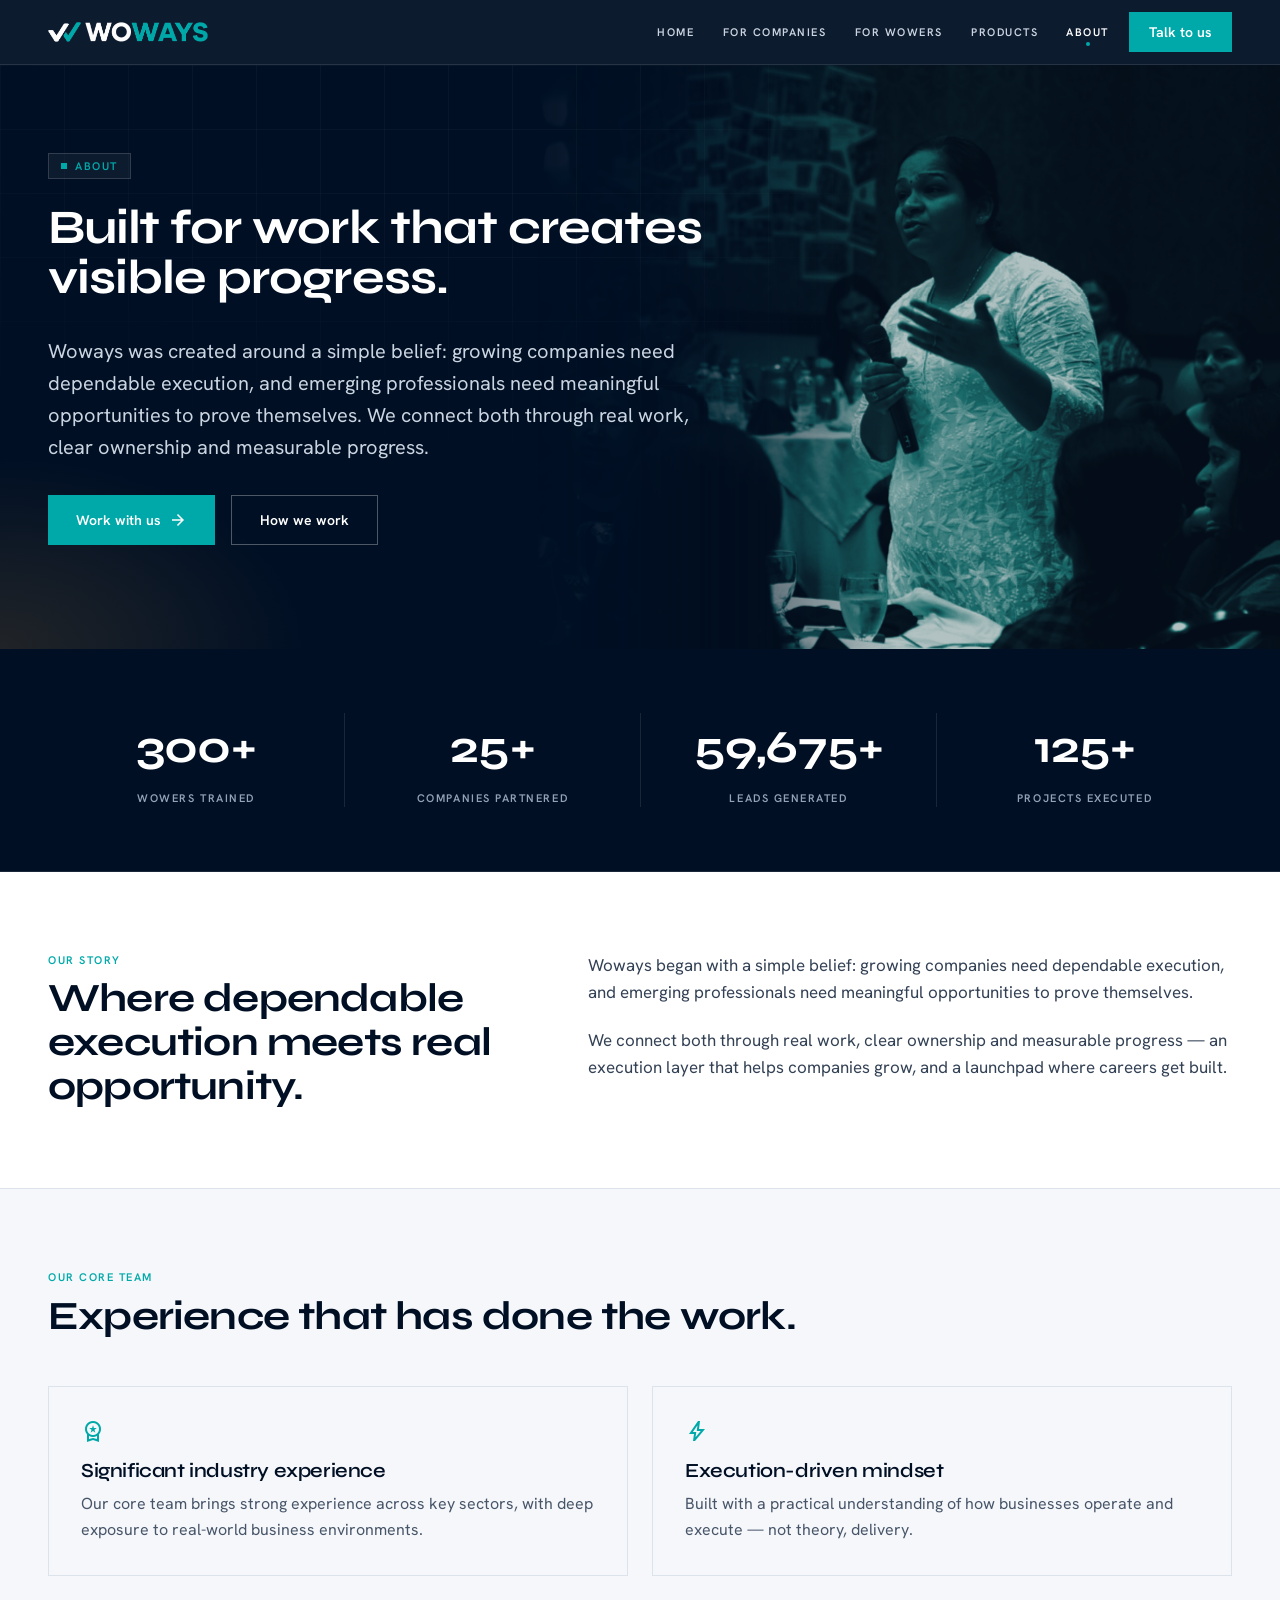
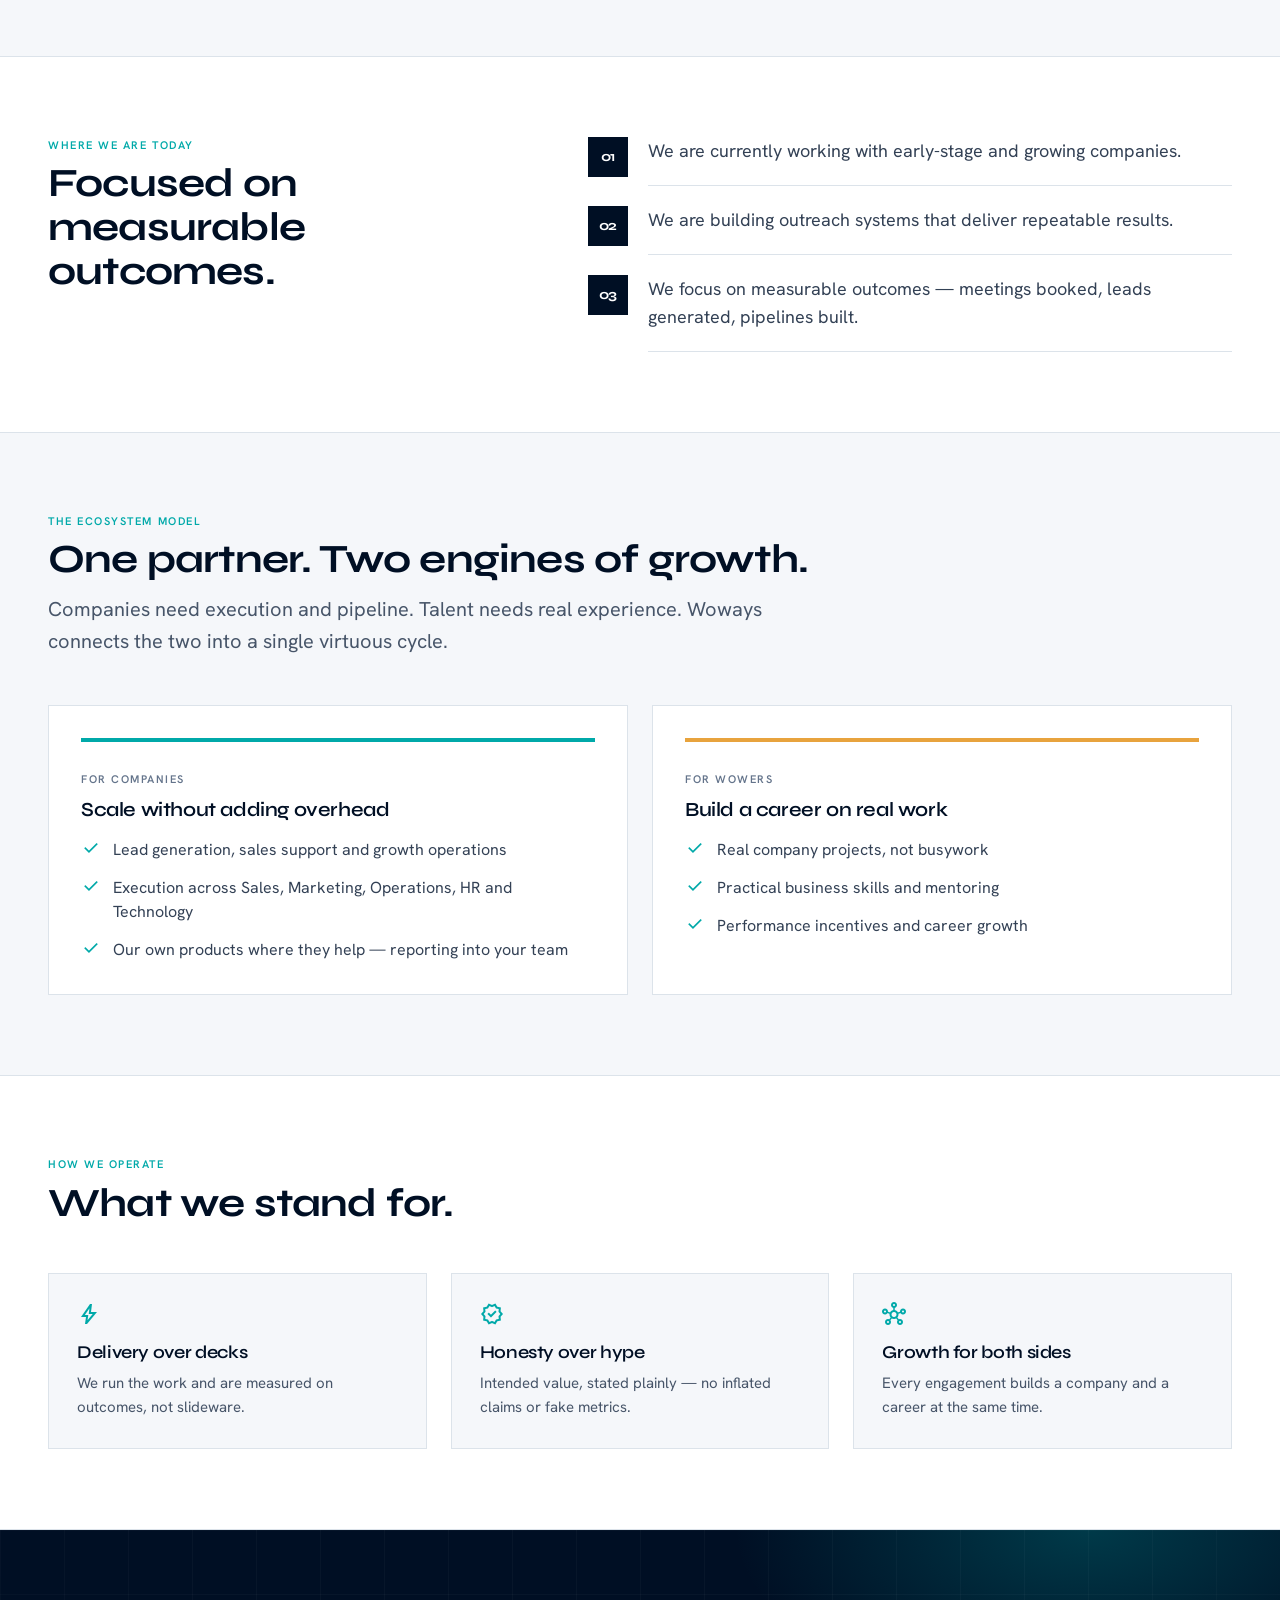
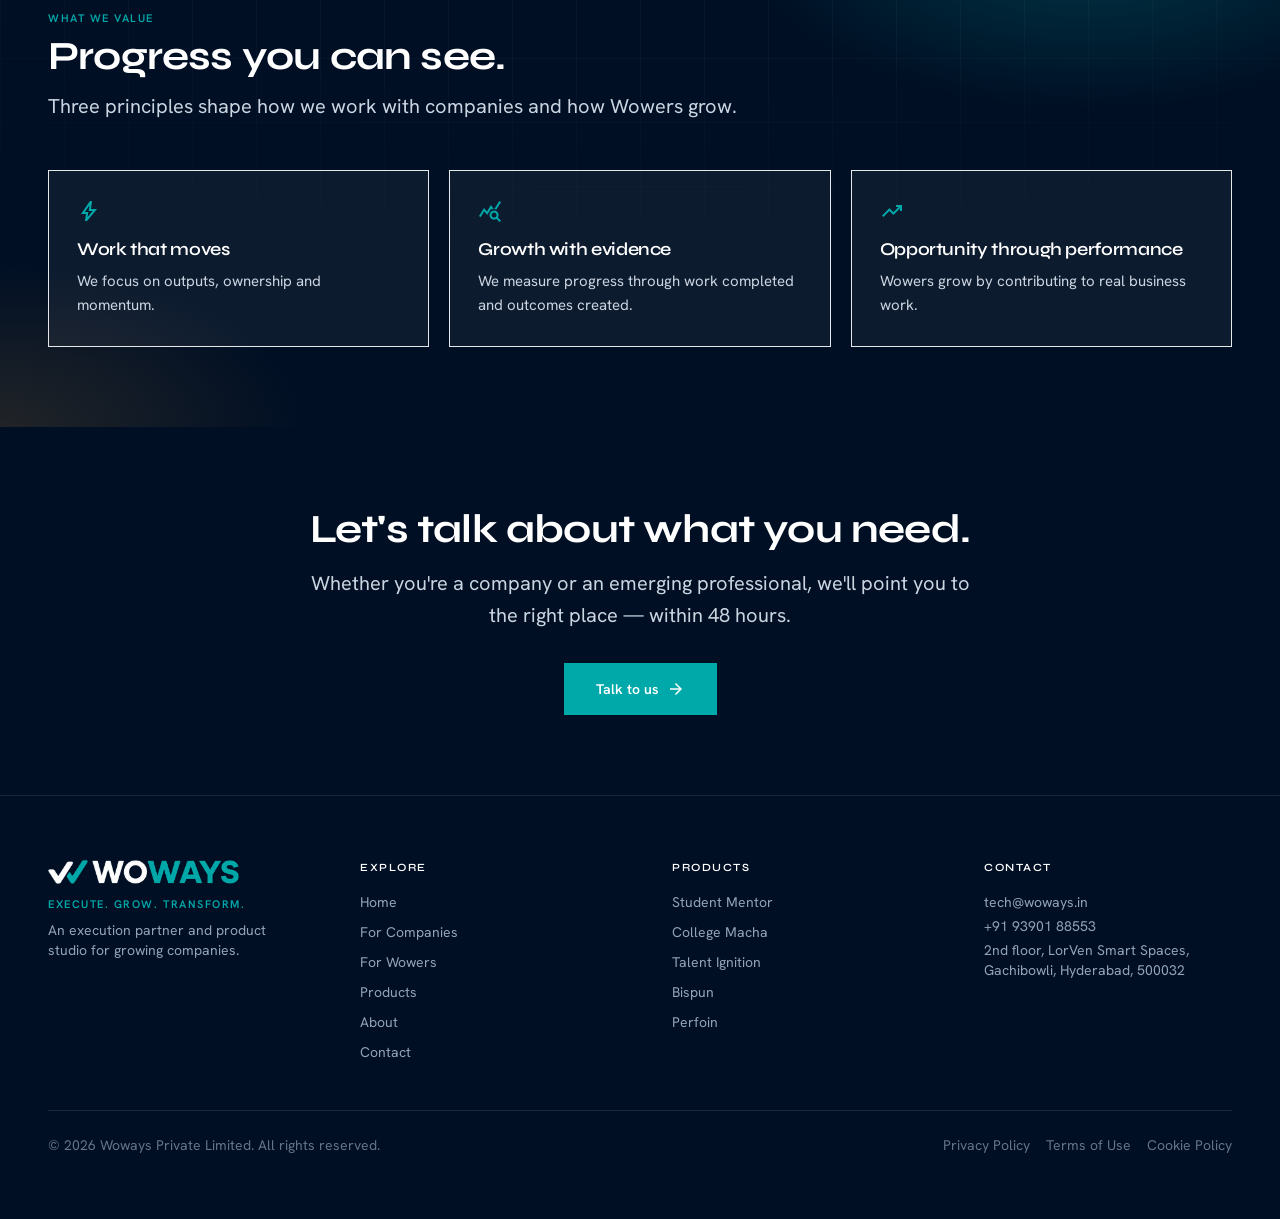
==== commit dc7d8d5e: "Tone down hero photo brightness and blue saturation The teal duotone on the hero cover photos read t" ====
--- a/about.html
+++ b/about.html
@@ -61,4 +61,4 @@
  .glow{background:radial-gradient(46% 60% at 85% 0%,rgba(0,169,169,.28),transparent 60%),radial-gradient(40% 55% at 0% 100%,rgba(232,163,61,.14),transparent 60%)}
  .gridlines{background-image:linear-gradient(rgba(255,255,255,.05) 1px,transparent 1px),linear-gradient(90deg,rgba(255,255,255,.05) 1px,transparent 1px);background-size:64px 64px;-webkit-mask:radial-gradient(120% 90% at 50% 0%,#000 30%,transparent 78%);mask:radial-gradient(120% 90% at 50% 0%,#000 30%,transparent 78%)}
 </style>
-</head><body class="bg-paperBg text-brandNavy antialiased"><a href="#main" class="skip">Skip to content</a><header class="sticky top-0 z-50 bg-brandNavy/95 backdrop-blur border-b border-white/10"><div class="max-w-[1440px] mx-auto px-6 lg:px-12 h-16 flex items-center justify-between"><a href="/" aria-label="Woways — Execute, Grow, Transform" class="flex items-center gap-1 shrink-0"><img src="logo-icon.png" alt="" class="h-5 w-auto"/><img src="logo-word.png" alt="Woways" class="h-5 w-auto"/></a><div class="flex items-center gap-5"><nav class="hidden md:flex items-center gap-5 lg:gap-7" aria-label="Primary"><a class="cap text-slate-300 hover:text-white transition-colors" href="/">Home</a><a class="cap text-slate-300 hover:text-white transition-colors" href="companies">For Companies</a><a class="cap text-slate-300 hover:text-white transition-colors" href="wowers">For Wowers</a><a class="cap text-slate-300 hover:text-white transition-colors" href="products">Products</a><a class="cap text-white transition-colors relative" href="about" aria-current="page">About<span class="absolute -bottom-1.5 left-1/2 -translate-x-1/2 w-1 h-1 rounded-full bg-brandTeal"></span></a></nav><a class="hidden sm:inline-flex items-center bg-brandTeal hover:bg-brandTealDark text-white text-sm font-semibold px-5 py-2.5 transition-colors" href="contact">Talk to us</a><button id="mbtn" class="md:hidden text-white p-2" aria-label="Open menu" aria-expanded="false"><span class="material-symbols-outlined">menu</span></button></div></div><div id="mmenu" class="hidden md:hidden bg-brandNavy border-t border-white/10"><a class="block px-6 py-3 text-slate-200 border-t border-white/10 font-display font-semibold" href="/">Home</a><a class="block px-6 py-3 text-slate-200 border-t border-white/10 font-display font-semibold" href="companies">For Companies</a><a class="block px-6 py-3 text-slate-200 border-t border-white/10 font-display font-semibold" href="wowers">For Wowers</a><a class="block px-6 py-3 text-slate-200 border-t border-white/10 font-display font-semibold" href="products">Products</a><a class="block px-6 py-3 text-slate-200 border-t border-white/10 font-display font-semibold" href="about">About</a><div class="p-4 border-t border-white/10"><a class="block text-center bg-brandTeal hover:bg-brandTealDark text-white text-sm font-semibold px-6 py-3 transition-colors" href="contact">Talk to us</a></div></div></header><main id="main" tabindex="-1"><section class="relative bg-brandNavy text-white overflow-hidden"><div class="absolute inset-0 glow pointer-events-none"></div><div class="absolute inset-0 gridlines opacity-60 pointer-events-none"></div><div class="hidden lg:block absolute top-0 right-0 h-full w-[58%] overflow-hidden herofade" style="animation-delay:.18s"><div data-parallax class="h-full w-full will-change-transform scale-[1.08]"><img src="hero-about.png" alt="A Woways team member speaking to a room of people" loading="eager" class="w-full h-full object-cover object-center" style="-webkit-mask-image:linear-gradient(to right,transparent 0%,rgba(0,0,0,.12) 16%,#000 48%);mask-image:linear-gradient(to right,transparent 0%,rgba(0,0,0,.12) 16%,#000 48%)"/></div></div><div class="relative max-w-[1440px] mx-auto px-6 lg:px-12 pt-12 lg:pt-16 pb-14 lg:pb-20"><div class="max-w-2xl herofade lg:min-h-[440px] flex flex-col justify-center items-start"><div class="inline-flex items-center gap-2 px-3 py-1 bg-white/5 border border-white/15 text-brandTeal cap mb-6"><span class="w-1.5 h-1.5 bg-brandTeal inline-block"></span> About</div><h1 class="hd1 text-white mb-6 hrise"><span>Built for work that creates visible progress.</span></h1><p class="lead text-slate-300 mb-8">Woways was created around a simple belief: growing companies need dependable execution, and emerging professionals need meaningful opportunities to prove themselves. We connect both through real work, clear ownership and measurable progress.</p><div class="flex flex-wrap gap-4"><a class="bg-brandTeal hover:bg-brandTealDark text-white text-sm font-semibold px-7 py-3.5 transition-colors inline-flex items-center gap-2" href="contact">Work with us <span class="material-symbols-outlined text-[18px]" aria-hidden="true">arrow_forward</span></a><a class="border border-white/30 hover:border-white hover:bg-white/5 text-white text-sm font-semibold px-7 py-3.5 transition-colors" href="#ecosystem">How we work</a></div></div><img src="hero-about.png" alt="A Woways team member speaking to a room of people" loading="eager" class="lg:hidden block mt-10 h-60 sm:h-72 object-cover object-center herofade" style="animation-delay:.12s;width:calc(100% + 3rem);margin-left:-1.5rem;margin-right:-1.5rem;-webkit-mask-image:linear-gradient(to bottom,transparent 0%,#000 26%,#000 100%);mask-image:linear-gradient(to bottom,transparent 0%,#000 26%,#000 100%)"/></div></section><section class="bg-brandNavy py-14 lg:py-16 border-b border-white/10"><div class="max-w-[1440px] mx-auto px-6 lg:px-12"><div class="grid grid-cols-2 md:grid-cols-4 gap-y-8 reveal"><div class="text-center px-2 "><div class="font-display font-bold text-white" style="font-size:clamp(30px,4.6vw,46px);letter-spacing:-0.02em"><span class="countup" data-to="300">300</span>+</div><div class="cap text-slate-400 mt-2">Wowers trained</div></div><div class="text-center px-2 md:border-l md:border-white/10"><div class="font-display font-bold text-white" style="font-size:clamp(30px,4.6vw,46px);letter-spacing:-0.02em"><span class="countup" data-to="25">25</span>+</div><div class="cap text-slate-400 mt-2">Companies partnered</div></div><div class="text-center px-2 md:border-l md:border-white/10"><div class="font-display font-bold text-white" style="font-size:clamp(30px,4.6vw,46px);letter-spacing:-0.02em"><span class="countup" data-to="59675">59,675</span>+</div><div class="cap text-slate-400 mt-2">Leads generated</div></div><div class="text-center px-2 md:border-l md:border-white/10"><div class="font-display font-bold text-white" style="font-size:clamp(30px,4.6vw,46px);letter-spacing:-0.02em"><span class="countup" data-to="125">125</span>+</div><div class="cap text-slate-400 mt-2">Projects executed</div></div></div></div></section><section class="bg-white py-16 lg:py-20 border-b border-borderLine"><div class="max-w-[1440px] mx-auto px-6 lg:px-12 grid lg:grid-cols-[0.85fr_1.15fr] gap-10 lg:gap-16 items-start"><div class="reveal"><span class="cap text-brandTeal block mb-2">Our story</span><h2 class="hd2 text-brandNavy">Where dependable execution meets real opportunity.</h2></div><div class="reveal space-y-5 text-[17px] text-slate-700 leading-relaxed"><p>Woways began with a simple belief: growing companies need dependable execution, and emerging professionals need meaningful opportunities to prove themselves.</p><p>We connect both through real work, clear ownership and measurable progress — an execution layer that helps companies grow, and a launchpad where careers get built.</p></div></div></section><section class="bg-paperBg py-16 lg:py-20 border-b border-borderLine"><div class="max-w-[1440px] mx-auto px-6 lg:px-12"><div class="max-w-3xl mb-12 reveal"><span class="cap text-brandTeal block mb-2">Our core team</span><h2 class="hd2 text-brandNavy mb-3">Experience that has done the work.</h2><p class="lead text-slate-600"></p></div><div class="grid grid-cols-1 md:grid-cols-2 gap-6 stagger reveal"><div class="bg-paperBg border border-borderLine p-8 card-lift"><span class="material-symbols-outlined text-brandTeal mb-4 block" aria-hidden="true">workspace_premium</span><h3 class="hd3 text-brandNavy mb-2" style="font-size:20px">Significant industry experience</h3><p class="text-slate-600 leading-relaxed">Our core team brings strong experience across key sectors, with deep exposure to real-world business environments.</p></div><div class="bg-paperBg border border-borderLine p-8 card-lift"><span class="material-symbols-outlined text-brandTeal mb-4 block" aria-hidden="true">bolt</span><h3 class="hd3 text-brandNavy mb-2" style="font-size:20px">Execution-driven mindset</h3><p class="text-slate-600 leading-relaxed">Built with a practical understanding of how businesses operate and execute — not theory, delivery.</p></div></div></div></section><section class="bg-white py-16 lg:py-20 border-b border-borderLine"><div class="max-w-[1440px] mx-auto px-6 lg:px-12 grid lg:grid-cols-[0.85fr_1.15fr] gap-10 lg:gap-16 items-start"><div class="reveal"><span class="cap text-brandTeal block mb-2">Where we are today</span><h2 class="hd2 text-brandNavy">Focused on measurable outcomes.</h2></div><div><div class="max-w-3xl space-y-5"><div class="flex gap-5 reveal"><div class="shrink-0 w-10 h-10 bg-brandNavy text-white grid place-items-center font-display font-bold text-sm">01</div><div class="pb-5 border-b border-borderLine flex-1 self-center"><p class="text-slate-700 text-lg">We are currently working with early-stage and growing companies.</p></div></div><div class="flex gap-5 reveal"><div class="shrink-0 w-10 h-10 bg-brandNavy text-white grid place-items-center font-display font-bold text-sm">02</div><div class="pb-5 border-b border-borderLine flex-1 self-center"><p class="text-slate-700 text-lg">We are building outreach systems that deliver repeatable results.</p></div></div><div class="flex gap-5 reveal"><div class="shrink-0 w-10 h-10 bg-brandNavy text-white grid place-items-center font-display font-bold text-sm">03</div><div class="pb-5 border-b border-borderLine flex-1 self-center"><p class="text-slate-700 text-lg">We focus on measurable outcomes — meetings booked, leads generated, pipelines built.</p></div></div></div></div></div></section><section class="bg-paperBg py-16 lg:py-20 border-b border-borderLine" id="ecosystem"><div class="max-w-[1440px] mx-auto px-6 lg:px-12"><div class="max-w-3xl mb-12 reveal"><span class="cap text-brandTeal block mb-2">The ecosystem model</span><h2 class="hd2 text-brandNavy mb-3">One partner. Two engines of growth.</h2><p class="lead text-slate-600">Companies need execution and pipeline. Talent needs real experience. Woways connects the two into a single virtuous cycle.</p></div><div class="grid grid-cols-1 md:grid-cols-2 gap-6 reveal"><div class="bg-white border border-borderLine p-8"><div class="w-full h-1 bg-brandTeal mb-6"></div><span class="cap text-slate-500">For companies</span><h3 class="hd3 text-brandNavy mt-2 mb-4" style="font-size:20px">Scale without adding overhead</h3><ul class="space-y-3.5"><li class="flex items-start gap-3 text-slate-700"><span class="material-symbols-outlined text-brandTeal text-[20px] shrink-0" aria-hidden="true">check</span><span>Lead generation, sales support and growth operations</span></li><li class="flex items-start gap-3 text-slate-700"><span class="material-symbols-outlined text-brandTeal text-[20px] shrink-0" aria-hidden="true">check</span><span>Execution across Sales, Marketing, Operations, HR and Technology</span></li><li class="flex items-start gap-3 text-slate-700"><span class="material-symbols-outlined text-brandTeal text-[20px] shrink-0" aria-hidden="true">check</span><span>Our own products where they help — reporting into your team</span></li></ul></div><div class="bg-white border border-borderLine p-8"><div class="w-full h-1 bg-brandOrange mb-6"></div><span class="cap text-slate-500">For Wowers</span><h3 class="hd3 text-brandNavy mt-2 mb-4" style="font-size:20px">Build a career on real work</h3><ul class="space-y-3.5"><li class="flex items-start gap-3 text-slate-700"><span class="material-symbols-outlined text-brandTeal text-[20px] shrink-0" aria-hidden="true">check</span><span>Real company projects, not busywork</span></li><li class="flex items-start gap-3 text-slate-700"><span class="material-symbols-outlined text-brandTeal text-[20px] shrink-0" aria-hidden="true">check</span><span>Practical business skills and mentoring</span></li><li class="flex items-start gap-3 text-slate-700"><span class="material-symbols-outlined text-brandTeal text-[20px] shrink-0" aria-hidden="true">check</span><span>Performance incentives and career growth</span></li></ul></div></div></div></section><section class="bg-white py-16 lg:py-20 border-b border-borderLine"><div class="max-w-[1440px] mx-auto px-6 lg:px-12"><div class="max-w-3xl mb-12 reveal"><span class="cap text-brandTeal block mb-2">How we operate</span><h2 class="hd2 text-brandNavy mb-3">What we stand for.</h2><p class="lead text-slate-600"></p></div><div class="grid grid-cols-1 md:grid-cols-3 gap-6 stagger reveal"><div class="bg-paperBg border border-borderLine p-7 card-lift"><span class="material-symbols-outlined text-brandTeal mb-4 block" aria-hidden="true">bolt</span><h3 class="hd3 text-brandNavy mb-2" style="font-size:18px">Delivery over decks</h3><p class="text-[15px] leading-relaxed text-slate-600">We run the work and are measured on outcomes, not slideware.</p></div><div class="bg-paperBg border border-borderLine p-7 card-lift"><span class="material-symbols-outlined text-brandTeal mb-4 block" aria-hidden="true">verified</span><h3 class="hd3 text-brandNavy mb-2" style="font-size:18px">Honesty over hype</h3><p class="text-[15px] leading-relaxed text-slate-600">Intended value, stated plainly — no inflated claims or fake metrics.</p></div><div class="bg-paperBg border border-borderLine p-7 card-lift"><span class="material-symbols-outlined text-brandTeal mb-4 block" aria-hidden="true">hub</span><h3 class="hd3 text-brandNavy mb-2" style="font-size:18px">Growth for both sides</h3><p class="text-[15px] leading-relaxed text-slate-600">Every engagement builds a company and a career at the same time.</p></div></div></div></section><section class="relative bg-brandNavy text-white overflow-hidden"><div class="absolute inset-0 glow pointer-events-none"></div><div class="absolute inset-0 gridlines opacity-60 pointer-events-none"></div><div class="relative max-w-[1440px] mx-auto px-6 lg:px-12 py-16 lg:py-20"><div class="max-w-3xl mb-12 reveal"><span class="cap text-brandTeal block mb-2">What we value</span><h2 class="hd2 text-white mb-3">Progress you can see.</h2><p class="lead text-slate-300">Three principles shape how we work with companies and how Wowers grow.</p></div><div class="grid grid-cols-1 md:grid-cols-3 gap-5 stagger reveal"><div class="border border-white/12 bg-white/5 p-7 card-lift"><span class="material-symbols-outlined text-brandTeal mb-4 block" aria-hidden="true">bolt</span><h3 class="hd3 text-white mb-2" style="font-size:18px">Work that moves</h3><p class="text-[15px] leading-relaxed text-slate-300">We focus on outputs, ownership and momentum.</p></div><div class="border border-white/12 bg-white/5 p-7 card-lift"><span class="material-symbols-outlined text-brandTeal mb-4 block" aria-hidden="true">query_stats</span><h3 class="hd3 text-white mb-2" style="font-size:18px">Growth with evidence</h3><p class="text-[15px] leading-relaxed text-slate-300">We measure progress through work completed and outcomes created.</p></div><div class="border border-white/12 bg-white/5 p-7 card-lift"><span class="material-symbols-outlined text-brandTeal mb-4 block" aria-hidden="true">trending_up</span><h3 class="hd3 text-white mb-2" style="font-size:18px">Opportunity through performance</h3><p class="text-[15px] leading-relaxed text-slate-300">Wowers grow by contributing to real business work.</p></div></div></div></section><section class="bg-brandNavy text-white py-20"><div class="max-w-[1440px] mx-auto px-6 lg:px-12 text-center reveal"><h2 class="hd2 text-white mb-4">Let's talk about what you need.</h2><p class="lead text-slate-300 max-w-2xl mx-auto mb-8">Whether you're a company or an emerging professional, we'll point you to the right place — within 48 hours.</p><a class="inline-flex items-center gap-2 bg-brandTeal hover:bg-brandTealDark text-white text-sm font-semibold px-8 py-4 transition-colors" href="contact">Talk to us <span class="material-symbols-outlined text-[18px]" aria-hidden="true">arrow_forward</span></a></div></section></main><footer class="bg-brandNavy text-slate-400 py-16 border-t border-white/10"><div class="max-w-[1440px] mx-auto px-6 lg:px-12"><div class="grid grid-cols-2 md:grid-cols-4 gap-x-8 lg:gap-x-16 gap-y-10 pb-12 border-b border-white/10"><div class="col-span-2 md:col-span-1"><div class="flex items-center gap-1 mb-3"><img src="logo-icon.png" alt="" class="h-6 w-auto"/><img src="logo-word.png" alt="Woways" class="h-6 w-auto"/></div><p class="cap text-brandTeal mb-2">Execute. Grow. Transform.</p><p class="text-sm max-w-[30ch]">An execution partner and product studio for growing companies.</p></div><div><h4 class="cap text-white mb-4">Explore</h4><ul class="space-y-2.5 text-sm"><li><a class="hover:text-white transition-colors" href="/">Home</a></li><li><a class="hover:text-white transition-colors" href="companies">For Companies</a></li><li><a class="hover:text-white transition-colors" href="wowers">For Wowers</a></li><li><a class="hover:text-white transition-colors" href="products">Products</a></li><li><a class="hover:text-white transition-colors" href="about">About</a></li><li><a class="hover:text-white transition-colors" href="contact">Contact</a></li></ul></div><div><h4 class="cap text-white mb-4">Products</h4><ul class="space-y-2.5 text-sm"><li><a class="hover:text-white transition-colors" href="https://studentmentor.co.in" target="_blank" rel="noopener noreferrer">Student Mentor</a></li><li><a class="hover:text-white transition-colors" href="https://collegemacha.com" target="_blank" rel="noopener noreferrer">College Macha</a></li><li><a class="hover:text-white transition-colors" href="https://talentignition.in" target="_blank" rel="noopener noreferrer">Talent Ignition</a></li><li><a class="hover:text-white transition-colors" href="https://bispun.com" target="_blank" rel="noopener noreferrer">Bispun</a></li><li><a class="hover:text-white transition-colors" href="https://woways-site.vercel.app" target="_blank" rel="noopener noreferrer">Perfoin</a></li></ul></div><div><h4 class="cap text-white mb-4">Contact</h4><p class="text-sm mb-1"><a class="hover:text-white transition-colors" href="mailto:tech@woways.in">tech@woways.in</a></p><p class="text-sm mb-1"><a class="hover:text-white transition-colors" href="tel:+919390188553">+91 93901 88553</a></p><p class="text-sm">2nd floor, LorVen Smart Spaces,<br/>Gachibowli, Hyderabad, 500032</p></div></div><div class="pt-6 text-sm text-slate-500 flex flex-wrap justify-between gap-3"><span>&copy; 2026 Woways Private Limited. All rights reserved.</span><span class="flex flex-wrap gap-x-4 gap-y-1"><a class="hover:text-white transition-colors" href="privacy">Privacy Policy</a><a class="hover:text-white transition-colors" href="terms">Terms of Use</a><a class="hover:text-white transition-colors" href="cookies">Cookie Policy</a></span></div></div></footer><script>(function(){var b=document.getElementById("mbtn"),m=document.getElementById("mmenu");if(b)b.addEventListener("click",function(){var o=m.classList.toggle("hidden");b.setAttribute("aria-expanded",String(!o));});})();(function(){var els=document.querySelectorAll(".reveal,.stagger");if(matchMedia("(prefers-reduced-motion: reduce)").matches||!("IntersectionObserver" in window))return;document.documentElement.classList.add("js-anim");var io=new IntersectionObserver(function(es){es.forEach(function(e){if(e.isIntersecting){e.target.classList.add("in");io.unobserve(e.target);}});},{threshold:.12,rootMargin:"0px 0px -6% 0px"});els.forEach(function(e){io.observe(e);});setTimeout(function(){els.forEach(function(e){e.classList.add("in");});},1600);})();(function(){if(matchMedia("(prefers-reduced-motion: reduce)").matches)return;var els=[].slice.call(document.querySelectorAll("[data-parallax]"));if(!els.length)return;var run=function(){if(innerWidth<1024){els.forEach(function(e){e.style.transform="";});return;}var y=window.scrollY||0;var d=Math.max(-28,Math.min(28,y*0.06));els.forEach(function(e){var s=e.classList.contains("scale-[1.08]")?" scale(1.08)":"";e.style.transform="translate3d(0,"+d.toFixed(1)+"px,0)"+s;});};var tick=false;addEventListener("scroll",function(){if(!tick){tick=true;requestAnimationFrame(function(){run();tick=false;});}},{passive:true});addEventListener("resize",run,{passive:true});run();})();(function(){var els=document.querySelectorAll(".countup");if(!els.length)return;var fmt=function(n){return n.toLocaleString("en-IN");};var run=function(el){var to=parseInt(el.getAttribute("data-to"),10)||0,st=null,d=1400;setTimeout(function(){el.textContent=fmt(to);},d+500);if(matchMedia("(prefers-reduced-motion: reduce)").matches||!window.requestAnimationFrame){el.textContent=fmt(to);return;}el.textContent="0";function step(t){if(!st)st=t;var p=Math.min((t-st)/d,1);el.textContent=fmt(Math.floor((1-Math.pow(1-p,3))*to));if(p<1)requestAnimationFrame(step);}requestAnimationFrame(step);};if("IntersectionObserver" in window){var io=new IntersectionObserver(function(es){es.forEach(function(e){if(e.isIntersecting){run(e.target);io.unobserve(e.target);}});},{threshold:.4});els.forEach(function(e){io.observe(e);});}else{els.forEach(run);}})();(function(){document.querySelectorAll("form.w3form").forEach(function(f){f.addEventListener("submit",function(e){e.preventDefault();var ok=f.querySelector(".form-ok"),err=f.querySelector(".form-err"),btn=f.querySelector("button[type=submit]"),lbl=btn?btn.textContent:"";if(err)err.classList.add("hidden");if(ok)ok.classList.add("hidden");var obj={};new FormData(f).forEach(function(v,k){obj[k]=v;});if(btn){btn.disabled=true;btn.textContent="Sending\u2026";}fetch("/api/submit",{method:"POST",headers:{"Content-Type":"application/json",Accept:"application/json"},body:JSON.stringify(obj)}).then(function(r){return r.json();}).then(function(j){if(j.success){f.reset();if(ok){ok.classList.remove("hidden");ok.scrollIntoView({block:"center",behavior:"smooth"});}}else{if(err){err.textContent=(j&&j.message)||"Something went wrong. Please email tech@woways.in.";err.classList.remove("hidden");}}}).catch(function(){if(err){err.textContent="Network error. Please email tech@woways.in.";err.classList.remove("hidden");}}).finally(function(){if(btn){btn.disabled=false;btn.textContent=lbl;}});});});})();(function(){if(matchMedia("(prefers-reduced-motion: reduce)").matches)return;document.addEventListener("click",function(e){if(e.defaultPrevented||e.button!==0||e.metaKey||e.ctrlKey||e.shiftKey||e.altKey)return;var a=e.target.closest&&e.target.closest("a");if(!a)return;if(a.target==="_blank"||a.hasAttribute("download"))return;var href=a.getAttribute("href")||"";if(!href||href.charAt(0)==="#"||/^(mailto:|tel:)/.test(href))return;var url;try{url=new URL(a.href,location.href);}catch(_){return;}if(url.origin!==location.origin)return;if(url.pathname===location.pathname){return;}e.preventDefault();document.body.classList.add("is-leaving");setTimeout(function(){location.href=a.href;},230);setTimeout(function(){document.body.classList.remove("is-leaving");},2500);});window.addEventListener("pageshow",function(ev){if(ev.persisted)document.body.classList.remove("is-leaving");});})();</script></body></html>+</head><body class="bg-paperBg text-brandNavy antialiased"><a href="#main" class="skip">Skip to content</a><header class="sticky top-0 z-50 bg-brandNavy/95 backdrop-blur border-b border-white/10"><div class="max-w-[1440px] mx-auto px-6 lg:px-12 h-16 flex items-center justify-between"><a href="/" aria-label="Woways — Execute, Grow, Transform" class="flex items-center gap-1 shrink-0"><img src="logo-icon.png" alt="" class="h-5 w-auto"/><img src="logo-word.png" alt="Woways" class="h-5 w-auto"/></a><div class="flex items-center gap-5"><nav class="hidden md:flex items-center gap-5 lg:gap-7" aria-label="Primary"><a class="cap text-slate-300 hover:text-white transition-colors" href="/">Home</a><a class="cap text-slate-300 hover:text-white transition-colors" href="companies">For Companies</a><a class="cap text-slate-300 hover:text-white transition-colors" href="wowers">For Wowers</a><a class="cap text-slate-300 hover:text-white transition-colors" href="products">Products</a><a class="cap text-white transition-colors relative" href="about" aria-current="page">About<span class="absolute -bottom-1.5 left-1/2 -translate-x-1/2 w-1 h-1 rounded-full bg-brandTeal"></span></a></nav><a class="hidden sm:inline-flex items-center bg-brandTeal hover:bg-brandTealDark text-white text-sm font-semibold px-5 py-2.5 transition-colors" href="contact">Talk to us</a><button id="mbtn" class="md:hidden text-white p-2" aria-label="Open menu" aria-expanded="false"><span class="material-symbols-outlined">menu</span></button></div></div><div id="mmenu" class="hidden md:hidden bg-brandNavy border-t border-white/10"><a class="block px-6 py-3 text-slate-200 border-t border-white/10 font-display font-semibold" href="/">Home</a><a class="block px-6 py-3 text-slate-200 border-t border-white/10 font-display font-semibold" href="companies">For Companies</a><a class="block px-6 py-3 text-slate-200 border-t border-white/10 font-display font-semibold" href="wowers">For Wowers</a><a class="block px-6 py-3 text-slate-200 border-t border-white/10 font-display font-semibold" href="products">Products</a><a class="block px-6 py-3 text-slate-200 border-t border-white/10 font-display font-semibold" href="about">About</a><div class="p-4 border-t border-white/10"><a class="block text-center bg-brandTeal hover:bg-brandTealDark text-white text-sm font-semibold px-6 py-3 transition-colors" href="contact">Talk to us</a></div></div></header><main id="main" tabindex="-1"><section class="relative bg-brandNavy text-white overflow-hidden"><div class="absolute inset-0 glow pointer-events-none"></div><div class="absolute inset-0 gridlines opacity-60 pointer-events-none"></div><div class="hidden lg:block absolute top-0 right-0 h-full w-[58%] overflow-hidden herofade" style="animation-delay:.18s"><div data-parallax class="h-full w-full will-change-transform scale-[1.08]"><img src="hero-about.png" alt="A Woways team member speaking to a room of people" loading="eager" class="w-full h-full object-cover object-center" style="filter:saturate(.72) brightness(.8);-webkit-mask-image:linear-gradient(to right,transparent 0%,rgba(0,0,0,.12) 16%,#000 48%);mask-image:linear-gradient(to right,transparent 0%,rgba(0,0,0,.12) 16%,#000 48%)"/></div></div><div class="relative max-w-[1440px] mx-auto px-6 lg:px-12 pt-12 lg:pt-16 pb-14 lg:pb-20"><div class="max-w-2xl herofade lg:min-h-[440px] flex flex-col justify-center items-start"><div class="inline-flex items-center gap-2 px-3 py-1 bg-white/5 border border-white/15 text-brandTeal cap mb-6"><span class="w-1.5 h-1.5 bg-brandTeal inline-block"></span> About</div><h1 class="hd1 text-white mb-6 hrise"><span>Built for work that creates visible progress.</span></h1><p class="lead text-slate-300 mb-8">Woways was created around a simple belief: growing companies need dependable execution, and emerging professionals need meaningful opportunities to prove themselves. We connect both through real work, clear ownership and measurable progress.</p><div class="flex flex-wrap gap-4"><a class="bg-brandTeal hover:bg-brandTealDark text-white text-sm font-semibold px-7 py-3.5 transition-colors inline-flex items-center gap-2" href="contact">Work with us <span class="material-symbols-outlined text-[18px]" aria-hidden="true">arrow_forward</span></a><a class="border border-white/30 hover:border-white hover:bg-white/5 text-white text-sm font-semibold px-7 py-3.5 transition-colors" href="#ecosystem">How we work</a></div></div><img src="hero-about.png" alt="A Woways team member speaking to a room of people" loading="eager" class="lg:hidden block mt-10 h-60 sm:h-72 object-cover object-center herofade" style="animation-delay:.12s;filter:saturate(.72) brightness(.8);width:calc(100% + 3rem);margin-left:-1.5rem;margin-right:-1.5rem;-webkit-mask-image:linear-gradient(to bottom,transparent 0%,#000 26%,#000 100%);mask-image:linear-gradient(to bottom,transparent 0%,#000 26%,#000 100%)"/></div></section><section class="bg-brandNavy py-14 lg:py-16 border-b border-white/10"><div class="max-w-[1440px] mx-auto px-6 lg:px-12"><div class="grid grid-cols-2 md:grid-cols-4 gap-y-8 reveal"><div class="text-center px-2 "><div class="font-display font-bold text-white" style="font-size:clamp(30px,4.6vw,46px);letter-spacing:-0.02em"><span class="countup" data-to="300">300</span>+</div><div class="cap text-slate-400 mt-2">Wowers trained</div></div><div class="text-center px-2 md:border-l md:border-white/10"><div class="font-display font-bold text-white" style="font-size:clamp(30px,4.6vw,46px);letter-spacing:-0.02em"><span class="countup" data-to="25">25</span>+</div><div class="cap text-slate-400 mt-2">Companies partnered</div></div><div class="text-center px-2 md:border-l md:border-white/10"><div class="font-display font-bold text-white" style="font-size:clamp(30px,4.6vw,46px);letter-spacing:-0.02em"><span class="countup" data-to="59675">59,675</span>+</div><div class="cap text-slate-400 mt-2">Leads generated</div></div><div class="text-center px-2 md:border-l md:border-white/10"><div class="font-display font-bold text-white" style="font-size:clamp(30px,4.6vw,46px);letter-spacing:-0.02em"><span class="countup" data-to="125">125</span>+</div><div class="cap text-slate-400 mt-2">Projects executed</div></div></div></div></section><section class="bg-white py-16 lg:py-20 border-b border-borderLine"><div class="max-w-[1440px] mx-auto px-6 lg:px-12 grid lg:grid-cols-[0.85fr_1.15fr] gap-10 lg:gap-16 items-start"><div class="reveal"><span class="cap text-brandTeal block mb-2">Our story</span><h2 class="hd2 text-brandNavy">Where dependable execution meets real opportunity.</h2></div><div class="reveal space-y-5 text-[17px] text-slate-700 leading-relaxed"><p>Woways began with a simple belief: growing companies need dependable execution, and emerging professionals need meaningful opportunities to prove themselves.</p><p>We connect both through real work, clear ownership and measurable progress — an execution layer that helps companies grow, and a launchpad where careers get built.</p></div></div></section><section class="bg-paperBg py-16 lg:py-20 border-b border-borderLine"><div class="max-w-[1440px] mx-auto px-6 lg:px-12"><div class="max-w-3xl mb-12 reveal"><span class="cap text-brandTeal block mb-2">Our core team</span><h2 class="hd2 text-brandNavy mb-3">Experience that has done the work.</h2><p class="lead text-slate-600"></p></div><div class="grid grid-cols-1 md:grid-cols-2 gap-6 stagger reveal"><div class="bg-paperBg border border-borderLine p-8 card-lift"><span class="material-symbols-outlined text-brandTeal mb-4 block" aria-hidden="true">workspace_premium</span><h3 class="hd3 text-brandNavy mb-2" style="font-size:20px">Significant industry experience</h3><p class="text-slate-600 leading-relaxed">Our core team brings strong experience across key sectors, with deep exposure to real-world business environments.</p></div><div class="bg-paperBg border border-borderLine p-8 card-lift"><span class="material-symbols-outlined text-brandTeal mb-4 block" aria-hidden="true">bolt</span><h3 class="hd3 text-brandNavy mb-2" style="font-size:20px">Execution-driven mindset</h3><p class="text-slate-600 leading-relaxed">Built with a practical understanding of how businesses operate and execute — not theory, delivery.</p></div></div></div></section><section class="bg-white py-16 lg:py-20 border-b border-borderLine"><div class="max-w-[1440px] mx-auto px-6 lg:px-12 grid lg:grid-cols-[0.85fr_1.15fr] gap-10 lg:gap-16 items-start"><div class="reveal"><span class="cap text-brandTeal block mb-2">Where we are today</span><h2 class="hd2 text-brandNavy">Focused on measurable outcomes.</h2></div><div><div class="max-w-3xl space-y-5"><div class="flex gap-5 reveal"><div class="shrink-0 w-10 h-10 bg-brandNavy text-white grid place-items-center font-display font-bold text-sm">01</div><div class="pb-5 border-b border-borderLine flex-1 self-center"><p class="text-slate-700 text-lg">We are currently working with early-stage and growing companies.</p></div></div><div class="flex gap-5 reveal"><div class="shrink-0 w-10 h-10 bg-brandNavy text-white grid place-items-center font-display font-bold text-sm">02</div><div class="pb-5 border-b border-borderLine flex-1 self-center"><p class="text-slate-700 text-lg">We are building outreach systems that deliver repeatable results.</p></div></div><div class="flex gap-5 reveal"><div class="shrink-0 w-10 h-10 bg-brandNavy text-white grid place-items-center font-display font-bold text-sm">03</div><div class="pb-5 border-b border-borderLine flex-1 self-center"><p class="text-slate-700 text-lg">We focus on measurable outcomes — meetings booked, leads generated, pipelines built.</p></div></div></div></div></div></section><section class="bg-paperBg py-16 lg:py-20 border-b border-borderLine" id="ecosystem"><div class="max-w-[1440px] mx-auto px-6 lg:px-12"><div class="max-w-3xl mb-12 reveal"><span class="cap text-brandTeal block mb-2">The ecosystem model</span><h2 class="hd2 text-brandNavy mb-3">One partner. Two engines of growth.</h2><p class="lead text-slate-600">Companies need execution and pipeline. Talent needs real experience. Woways connects the two into a single virtuous cycle.</p></div><div class="grid grid-cols-1 md:grid-cols-2 gap-6 reveal"><div class="bg-white border border-borderLine p-8"><div class="w-full h-1 bg-brandTeal mb-6"></div><span class="cap text-slate-500">For companies</span><h3 class="hd3 text-brandNavy mt-2 mb-4" style="font-size:20px">Scale without adding overhead</h3><ul class="space-y-3.5"><li class="flex items-start gap-3 text-slate-700"><span class="material-symbols-outlined text-brandTeal text-[20px] shrink-0" aria-hidden="true">check</span><span>Lead generation, sales support and growth operations</span></li><li class="flex items-start gap-3 text-slate-700"><span class="material-symbols-outlined text-brandTeal text-[20px] shrink-0" aria-hidden="true">check</span><span>Execution across Sales, Marketing, Operations, HR and Technology</span></li><li class="flex items-start gap-3 text-slate-700"><span class="material-symbols-outlined text-brandTeal text-[20px] shrink-0" aria-hidden="true">check</span><span>Our own products where they help — reporting into your team</span></li></ul></div><div class="bg-white border border-borderLine p-8"><div class="w-full h-1 bg-brandOrange mb-6"></div><span class="cap text-slate-500">For Wowers</span><h3 class="hd3 text-brandNavy mt-2 mb-4" style="font-size:20px">Build a career on real work</h3><ul class="space-y-3.5"><li class="flex items-start gap-3 text-slate-700"><span class="material-symbols-outlined text-brandTeal text-[20px] shrink-0" aria-hidden="true">check</span><span>Real company projects, not busywork</span></li><li class="flex items-start gap-3 text-slate-700"><span class="material-symbols-outlined text-brandTeal text-[20px] shrink-0" aria-hidden="true">check</span><span>Practical business skills and mentoring</span></li><li class="flex items-start gap-3 text-slate-700"><span class="material-symbols-outlined text-brandTeal text-[20px] shrink-0" aria-hidden="true">check</span><span>Performance incentives and career growth</span></li></ul></div></div></div></section><section class="bg-white py-16 lg:py-20 border-b border-borderLine"><div class="max-w-[1440px] mx-auto px-6 lg:px-12"><div class="max-w-3xl mb-12 reveal"><span class="cap text-brandTeal block mb-2">How we operate</span><h2 class="hd2 text-brandNavy mb-3">What we stand for.</h2><p class="lead text-slate-600"></p></div><div class="grid grid-cols-1 md:grid-cols-3 gap-6 stagger reveal"><div class="bg-paperBg border border-borderLine p-7 card-lift"><span class="material-symbols-outlined text-brandTeal mb-4 block" aria-hidden="true">bolt</span><h3 class="hd3 text-brandNavy mb-2" style="font-size:18px">Delivery over decks</h3><p class="text-[15px] leading-relaxed text-slate-600">We run the work and are measured on outcomes, not slideware.</p></div><div class="bg-paperBg border border-borderLine p-7 card-lift"><span class="material-symbols-outlined text-brandTeal mb-4 block" aria-hidden="true">verified</span><h3 class="hd3 text-brandNavy mb-2" style="font-size:18px">Honesty over hype</h3><p class="text-[15px] leading-relaxed text-slate-600">Intended value, stated plainly — no inflated claims or fake metrics.</p></div><div class="bg-paperBg border border-borderLine p-7 card-lift"><span class="material-symbols-outlined text-brandTeal mb-4 block" aria-hidden="true">hub</span><h3 class="hd3 text-brandNavy mb-2" style="font-size:18px">Growth for both sides</h3><p class="text-[15px] leading-relaxed text-slate-600">Every engagement builds a company and a career at the same time.</p></div></div></div></section><section class="relative bg-brandNavy text-white overflow-hidden"><div class="absolute inset-0 glow pointer-events-none"></div><div class="absolute inset-0 gridlines opacity-60 pointer-events-none"></div><div class="relative max-w-[1440px] mx-auto px-6 lg:px-12 py-16 lg:py-20"><div class="max-w-3xl mb-12 reveal"><span class="cap text-brandTeal block mb-2">What we value</span><h2 class="hd2 text-white mb-3">Progress you can see.</h2><p class="lead text-slate-300">Three principles shape how we work with companies and how Wowers grow.</p></div><div class="grid grid-cols-1 md:grid-cols-3 gap-5 stagger reveal"><div class="border border-white/12 bg-white/5 p-7 card-lift"><span class="material-symbols-outlined text-brandTeal mb-4 block" aria-hidden="true">bolt</span><h3 class="hd3 text-white mb-2" style="font-size:18px">Work that moves</h3><p class="text-[15px] leading-relaxed text-slate-300">We focus on outputs, ownership and momentum.</p></div><div class="border border-white/12 bg-white/5 p-7 card-lift"><span class="material-symbols-outlined text-brandTeal mb-4 block" aria-hidden="true">query_stats</span><h3 class="hd3 text-white mb-2" style="font-size:18px">Growth with evidence</h3><p class="text-[15px] leading-relaxed text-slate-300">We measure progress through work completed and outcomes created.</p></div><div class="border border-white/12 bg-white/5 p-7 card-lift"><span class="material-symbols-outlined text-brandTeal mb-4 block" aria-hidden="true">trending_up</span><h3 class="hd3 text-white mb-2" style="font-size:18px">Opportunity through performance</h3><p class="text-[15px] leading-relaxed text-slate-300">Wowers grow by contributing to real business work.</p></div></div></div></section><section class="bg-brandNavy text-white py-20"><div class="max-w-[1440px] mx-auto px-6 lg:px-12 text-center reveal"><h2 class="hd2 text-white mb-4">Let's talk about what you need.</h2><p class="lead text-slate-300 max-w-2xl mx-auto mb-8">Whether you're a company or an emerging professional, we'll point you to the right place — within 48 hours.</p><a class="inline-flex items-center gap-2 bg-brandTeal hover:bg-brandTealDark text-white text-sm font-semibold px-8 py-4 transition-colors" href="contact">Talk to us <span class="material-symbols-outlined text-[18px]" aria-hidden="true">arrow_forward</span></a></div></section></main><footer class="bg-brandNavy text-slate-400 py-16 border-t border-white/10"><div class="max-w-[1440px] mx-auto px-6 lg:px-12"><div class="grid grid-cols-2 md:grid-cols-4 gap-x-8 lg:gap-x-16 gap-y-10 pb-12 border-b border-white/10"><div class="col-span-2 md:col-span-1"><div class="flex items-center gap-1 mb-3"><img src="logo-icon.png" alt="" class="h-6 w-auto"/><img src="logo-word.png" alt="Woways" class="h-6 w-auto"/></div><p class="cap text-brandTeal mb-2">Execute. Grow. Transform.</p><p class="text-sm max-w-[30ch]">An execution partner and product studio for growing companies.</p></div><div><h4 class="cap text-white mb-4">Explore</h4><ul class="space-y-2.5 text-sm"><li><a class="hover:text-white transition-colors" href="/">Home</a></li><li><a class="hover:text-white transition-colors" href="companies">For Companies</a></li><li><a class="hover:text-white transition-colors" href="wowers">For Wowers</a></li><li><a class="hover:text-white transition-colors" href="products">Products</a></li><li><a class="hover:text-white transition-colors" href="about">About</a></li><li><a class="hover:text-white transition-colors" href="contact">Contact</a></li></ul></div><div><h4 class="cap text-white mb-4">Products</h4><ul class="space-y-2.5 text-sm"><li><a class="hover:text-white transition-colors" href="https://studentmentor.co.in" target="_blank" rel="noopener noreferrer">Student Mentor</a></li><li><a class="hover:text-white transition-colors" href="https://collegemacha.com" target="_blank" rel="noopener noreferrer">College Macha</a></li><li><a class="hover:text-white transition-colors" href="https://talentignition.in" target="_blank" rel="noopener noreferrer">Talent Ignition</a></li><li><a class="hover:text-white transition-colors" href="https://bispun.com" target="_blank" rel="noopener noreferrer">Bispun</a></li><li><a class="hover:text-white transition-colors" href="https://woways-site.vercel.app" target="_blank" rel="noopener noreferrer">Perfoin</a></li></ul></div><div><h4 class="cap text-white mb-4">Contact</h4><p class="text-sm mb-1"><a class="hover:text-white transition-colors" href="mailto:tech@woways.in">tech@woways.in</a></p><p class="text-sm mb-1"><a class="hover:text-white transition-colors" href="tel:+919390188553">+91 93901 88553</a></p><p class="text-sm">2nd floor, LorVen Smart Spaces,<br/>Gachibowli, Hyderabad, 500032</p></div></div><div class="pt-6 text-sm text-slate-500 flex flex-wrap justify-between gap-3"><span>&copy; 2026 Woways Private Limited. All rights reserved.</span><span class="flex flex-wrap gap-x-4 gap-y-1"><a class="hover:text-white transition-colors" href="privacy">Privacy Policy</a><a class="hover:text-white transition-colors" href="terms">Terms of Use</a><a class="hover:text-white transition-colors" href="cookies">Cookie Policy</a></span></div></div></footer><script>(function(){var b=document.getElementById("mbtn"),m=document.getElementById("mmenu");if(b)b.addEventListener("click",function(){var o=m.classList.toggle("hidden");b.setAttribute("aria-expanded",String(!o));});})();(function(){var els=document.querySelectorAll(".reveal,.stagger");if(matchMedia("(prefers-reduced-motion: reduce)").matches||!("IntersectionObserver" in window))return;document.documentElement.classList.add("js-anim");var io=new IntersectionObserver(function(es){es.forEach(function(e){if(e.isIntersecting){e.target.classList.add("in");io.unobserve(e.target);}});},{threshold:.12,rootMargin:"0px 0px -6% 0px"});els.forEach(function(e){io.observe(e);});setTimeout(function(){els.forEach(function(e){e.classList.add("in");});},1600);})();(function(){if(matchMedia("(prefers-reduced-motion: reduce)").matches)return;var els=[].slice.call(document.querySelectorAll("[data-parallax]"));if(!els.length)return;var run=function(){if(innerWidth<1024){els.forEach(function(e){e.style.transform="";});return;}var y=window.scrollY||0;var d=Math.max(-28,Math.min(28,y*0.06));els.forEach(function(e){var s=e.classList.contains("scale-[1.08]")?" scale(1.08)":"";e.style.transform="translate3d(0,"+d.toFixed(1)+"px,0)"+s;});};var tick=false;addEventListener("scroll",function(){if(!tick){tick=true;requestAnimationFrame(function(){run();tick=false;});}},{passive:true});addEventListener("resize",run,{passive:true});run();})();(function(){var els=document.querySelectorAll(".countup");if(!els.length)return;var fmt=function(n){return n.toLocaleString("en-IN");};var run=function(el){var to=parseInt(el.getAttribute("data-to"),10)||0,st=null,d=1400;setTimeout(function(){el.textContent=fmt(to);},d+500);if(matchMedia("(prefers-reduced-motion: reduce)").matches||!window.requestAnimationFrame){el.textContent=fmt(to);return;}el.textContent="0";function step(t){if(!st)st=t;var p=Math.min((t-st)/d,1);el.textContent=fmt(Math.floor((1-Math.pow(1-p,3))*to));if(p<1)requestAnimationFrame(step);}requestAnimationFrame(step);};if("IntersectionObserver" in window){var io=new IntersectionObserver(function(es){es.forEach(function(e){if(e.isIntersecting){run(e.target);io.unobserve(e.target);}});},{threshold:.4});els.forEach(function(e){io.observe(e);});}else{els.forEach(run);}})();(function(){document.querySelectorAll("form.w3form").forEach(function(f){f.addEventListener("submit",function(e){e.preventDefault();var ok=f.querySelector(".form-ok"),err=f.querySelector(".form-err"),btn=f.querySelector("button[type=submit]"),lbl=btn?btn.textContent:"";if(err)err.classList.add("hidden");if(ok)ok.classList.add("hidden");var obj={};new FormData(f).forEach(function(v,k){obj[k]=v;});if(btn){btn.disabled=true;btn.textContent="Sending\u2026";}fetch("/api/submit",{method:"POST",headers:{"Content-Type":"application/json",Accept:"application/json"},body:JSON.stringify(obj)}).then(function(r){return r.json();}).then(function(j){if(j.success){f.reset();if(ok){ok.classList.remove("hidden");ok.scrollIntoView({block:"center",behavior:"smooth"});}}else{if(err){err.textContent=(j&&j.message)||"Something went wrong. Please email tech@woways.in.";err.classList.remove("hidden");}}}).catch(function(){if(err){err.textContent="Network error. Please email tech@woways.in.";err.classList.remove("hidden");}}).finally(function(){if(btn){btn.disabled=false;btn.textContent=lbl;}});});});})();(function(){if(matchMedia("(prefers-reduced-motion: reduce)").matches)return;document.addEventListener("click",function(e){if(e.defaultPrevented||e.button!==0||e.metaKey||e.ctrlKey||e.shiftKey||e.altKey)return;var a=e.target.closest&&e.target.closest("a");if(!a)return;if(a.target==="_blank"||a.hasAttribute("download"))return;var href=a.getAttribute("href")||"";if(!href||href.charAt(0)==="#"||/^(mailto:|tel:)/.test(href))return;var url;try{url=new URL(a.href,location.href);}catch(_){return;}if(url.origin!==location.origin)return;if(url.pathname===location.pathname){return;}e.preventDefault();document.body.classList.add("is-leaving");setTimeout(function(){location.href=a.href;},230);setTimeout(function(){document.body.classList.remove("is-leaving");},2500);});window.addEventListener("pageshow",function(ev){if(ev.persisted)document.body.classList.remove("is-leaving");});})();</script></body></html>
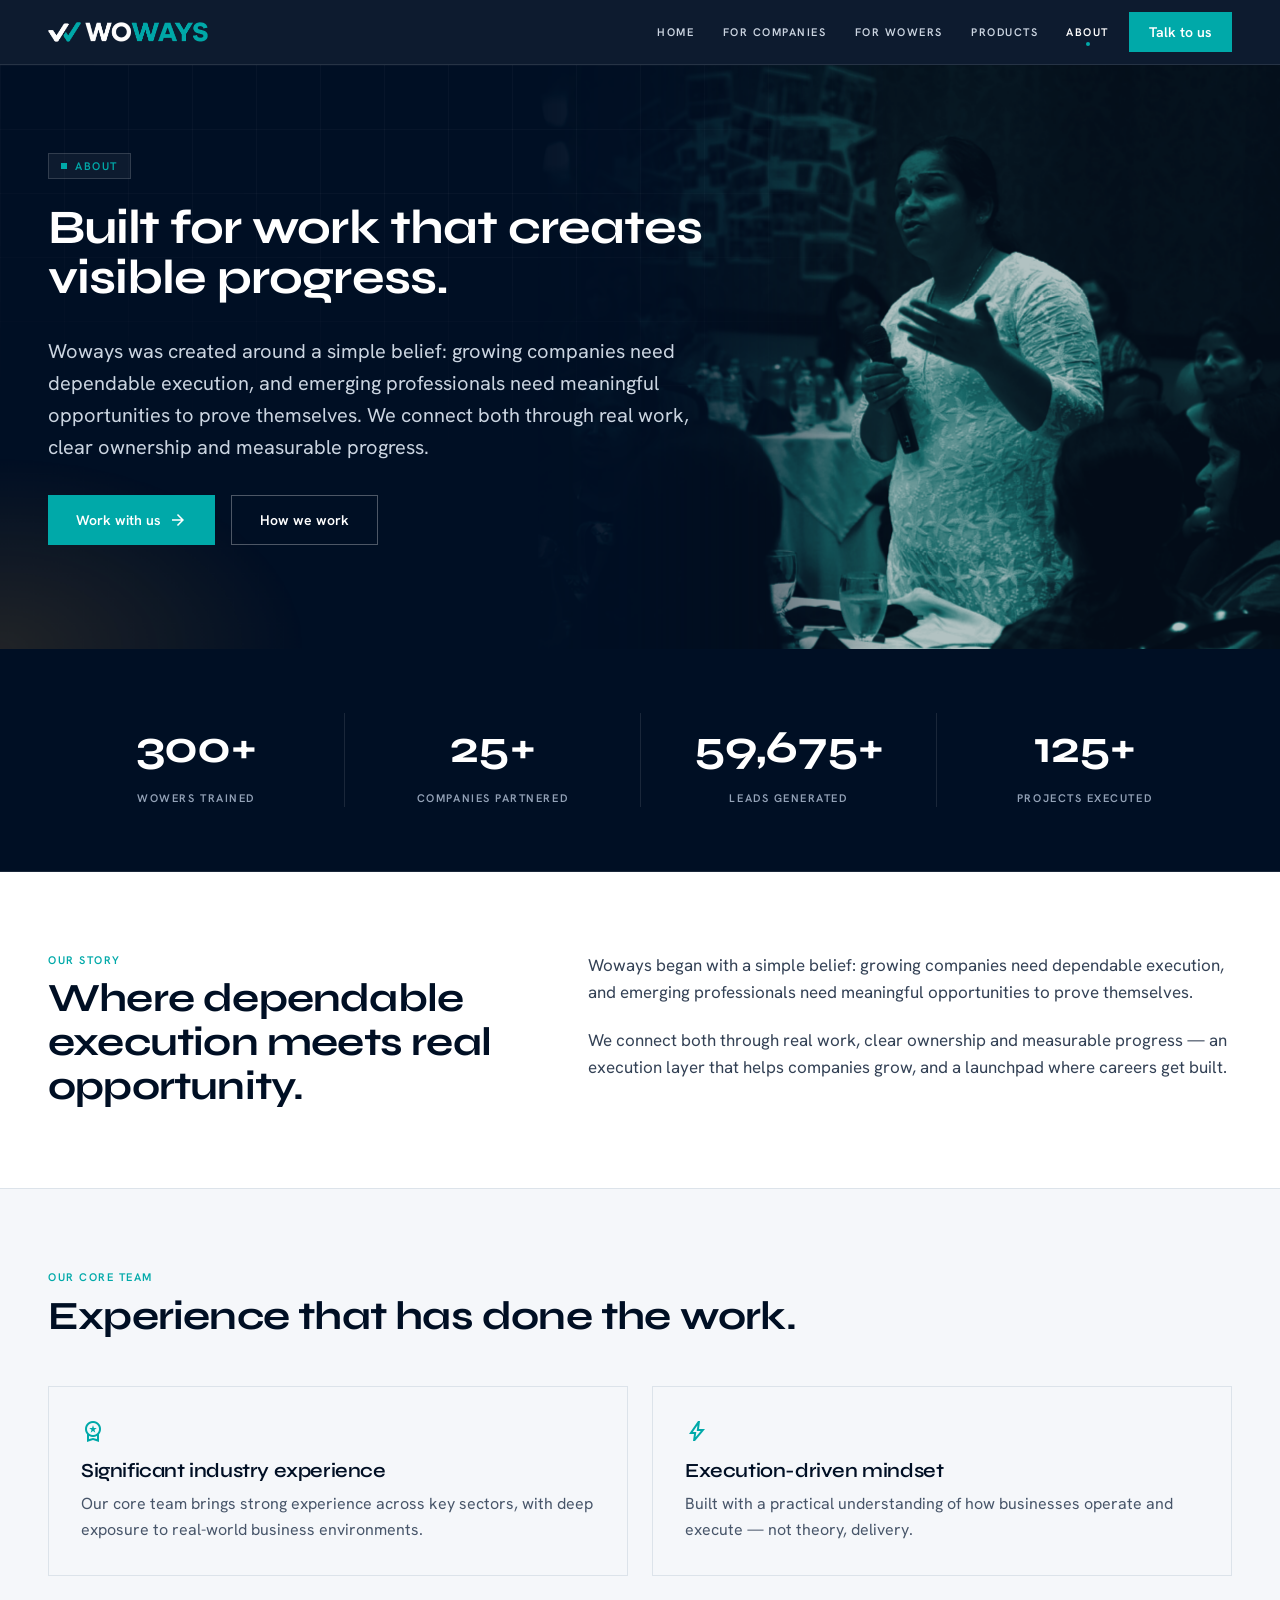
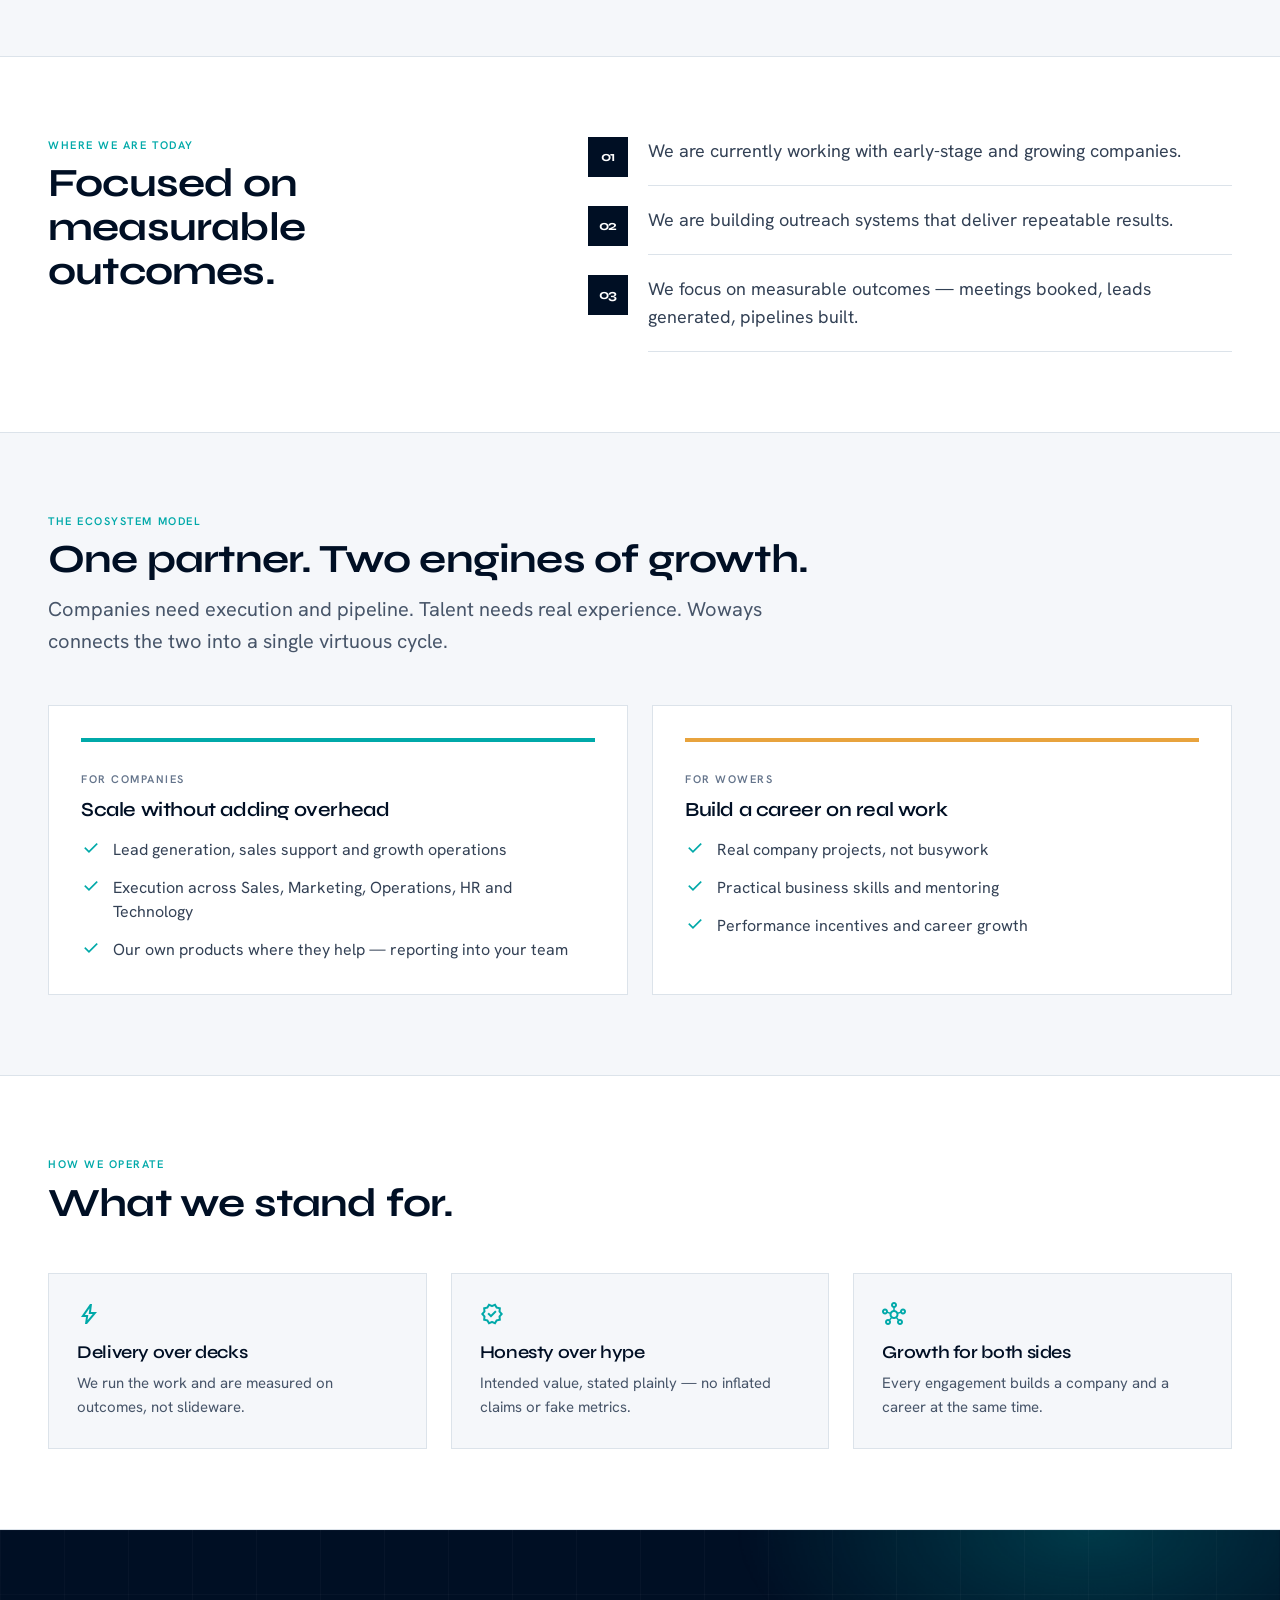
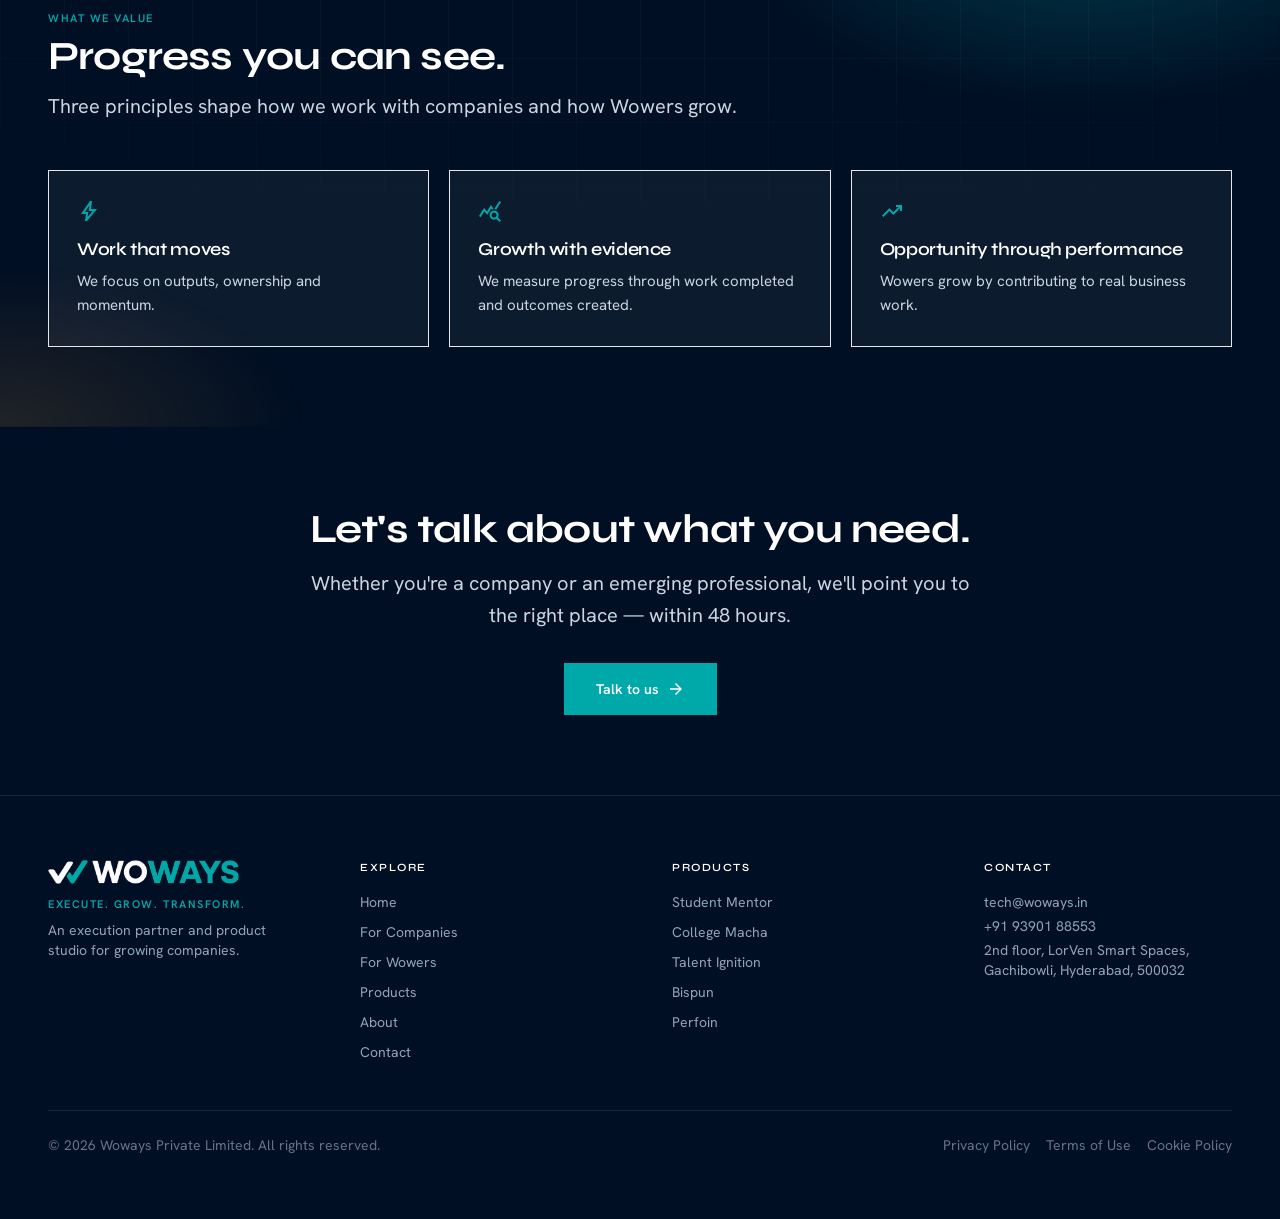
==== commit 3ff5cff4: "Add Keka-style animations: logo marquee + living hero gradient - New scrolling logo marquee ("Our me" ====
--- a/about.html
+++ b/about.html
@@ -58,7 +58,18 @@
  @keyframes haloPulse{0%,100%{opacity:.5;transform:scale(1)}50%{opacity:.85;transform:scale(1.07)}}
  .halo{filter:blur(34px);animation:haloPulse 7.5s ease-in-out infinite;will-change:opacity,transform}
  @media (prefers-reduced-motion:reduce){.halo{animation:none!important;opacity:.68!important;transform:none!important}}
- .glow{background:radial-gradient(46% 60% at 85% 0%,rgba(0,169,169,.28),transparent 60%),radial-gradient(40% 55% at 0% 100%,rgba(232,163,61,.14),transparent 60%)}
+ .glow{background:radial-gradient(46% 60% at 85% 0%,rgba(0,169,169,.28),transparent 60%),radial-gradient(40% 55% at 0% 100%,rgba(232,163,61,.14),transparent 60%);animation:glowdrift 16s ease-in-out infinite;will-change:transform,opacity}
+ @keyframes glowdrift{0%,100%{transform:scale(1) translate3d(0,0,0);opacity:1}50%{transform:scale(1.12) translate3d(2%,1.5%,0);opacity:.82}}
+ @media (prefers-reduced-motion:reduce){.glow{animation:none!important}}
+ /* logo marquee */
+ .mq{position:relative;-webkit-mask:linear-gradient(90deg,transparent,#000 7%,#000 93%,transparent);mask:linear-gradient(90deg,transparent,#000 7%,#000 93%,transparent)}
+ .mq-track{display:flex;align-items:center;gap:60px;width:max-content;animation:mqscroll 42s linear infinite}
+ .mq:hover .mq-track{animation-play-state:paused}
+ .mq-item{display:inline-flex;align-items:center;flex:none}
+ .mq-item img{height:30px;width:auto;max-width:150px;object-fit:contain;filter:brightness(0) invert(1);opacity:.55;transition:opacity .25s ease}
+ .mq-item:hover img{opacity:.95}
+ @keyframes mqscroll{from{transform:translate3d(0,0,0)}to{transform:translate3d(-50%,0,0)}}
+ @media (prefers-reduced-motion:reduce){.mq-track{animation:none;flex-wrap:wrap;justify-content:center;width:100%;gap:28px 48px}.mq{-webkit-mask:none;mask:none}}
  .gridlines{background-image:linear-gradient(rgba(255,255,255,.05) 1px,transparent 1px),linear-gradient(90deg,rgba(255,255,255,.05) 1px,transparent 1px);background-size:64px 64px;-webkit-mask:radial-gradient(120% 90% at 50% 0%,#000 30%,transparent 78%);mask:radial-gradient(120% 90% at 50% 0%,#000 30%,transparent 78%)}
 </style>
 </head><body class="bg-paperBg text-brandNavy antialiased"><a href="#main" class="skip">Skip to content</a><header class="sticky top-0 z-50 bg-brandNavy/95 backdrop-blur border-b border-white/10"><div class="max-w-[1440px] mx-auto px-6 lg:px-12 h-16 flex items-center justify-between"><a href="/" aria-label="Woways — Execute, Grow, Transform" class="flex items-center gap-1 shrink-0"><img src="logo-icon.png" alt="" class="h-5 w-auto"/><img src="logo-word.png" alt="Woways" class="h-5 w-auto"/></a><div class="flex items-center gap-5"><nav class="hidden md:flex items-center gap-5 lg:gap-7" aria-label="Primary"><a class="cap text-slate-300 hover:text-white transition-colors" href="/">Home</a><a class="cap text-slate-300 hover:text-white transition-colors" href="companies">For Companies</a><a class="cap text-slate-300 hover:text-white transition-colors" href="wowers">For Wowers</a><a class="cap text-slate-300 hover:text-white transition-colors" href="products">Products</a><a class="cap text-white transition-colors relative" href="about" aria-current="page">About<span class="absolute -bottom-1.5 left-1/2 -translate-x-1/2 w-1 h-1 rounded-full bg-brandTeal"></span></a></nav><a class="hidden sm:inline-flex items-center bg-brandTeal hover:bg-brandTealDark text-white text-sm font-semibold px-5 py-2.5 transition-colors" href="contact">Talk to us</a><button id="mbtn" class="md:hidden text-white p-2" aria-label="Open menu" aria-expanded="false"><span class="material-symbols-outlined">menu</span></button></div></div><div id="mmenu" class="hidden md:hidden bg-brandNavy border-t border-white/10"><a class="block px-6 py-3 text-slate-200 border-t border-white/10 font-display font-semibold" href="/">Home</a><a class="block px-6 py-3 text-slate-200 border-t border-white/10 font-display font-semibold" href="companies">For Companies</a><a class="block px-6 py-3 text-slate-200 border-t border-white/10 font-display font-semibold" href="wowers">For Wowers</a><a class="block px-6 py-3 text-slate-200 border-t border-white/10 font-display font-semibold" href="products">Products</a><a class="block px-6 py-3 text-slate-200 border-t border-white/10 font-display font-semibold" href="about">About</a><div class="p-4 border-t border-white/10"><a class="block text-center bg-brandTeal hover:bg-brandTealDark text-white text-sm font-semibold px-6 py-3 transition-colors" href="contact">Talk to us</a></div></div></header><main id="main" tabindex="-1"><section class="relative bg-brandNavy text-white overflow-hidden"><div class="absolute inset-0 glow pointer-events-none"></div><div class="absolute inset-0 gridlines opacity-60 pointer-events-none"></div><div class="hidden lg:block absolute top-0 right-0 h-full w-[58%] overflow-hidden herofade" style="animation-delay:.18s"><div data-parallax class="h-full w-full will-change-transform scale-[1.08]"><img src="hero-about.png" alt="A Woways team member speaking to a room of people" loading="eager" class="w-full h-full object-cover object-center" style="filter:saturate(.72) brightness(.8);-webkit-mask-image:linear-gradient(to right,transparent 0%,rgba(0,0,0,.12) 16%,#000 48%);mask-image:linear-gradient(to right,transparent 0%,rgba(0,0,0,.12) 16%,#000 48%)"/></div></div><div class="relative max-w-[1440px] mx-auto px-6 lg:px-12 pt-12 lg:pt-16 pb-14 lg:pb-20"><div class="max-w-2xl herofade lg:min-h-[440px] flex flex-col justify-center items-start"><div class="inline-flex items-center gap-2 px-3 py-1 bg-white/5 border border-white/15 text-brandTeal cap mb-6"><span class="w-1.5 h-1.5 bg-brandTeal inline-block"></span> About</div><h1 class="hd1 text-white mb-6 hrise"><span>Built for work that creates visible progress.</span></h1><p class="lead text-slate-300 mb-8">Woways was created around a simple belief: growing companies need dependable execution, and emerging professionals need meaningful opportunities to prove themselves. We connect both through real work, clear ownership and measurable progress.</p><div class="flex flex-wrap gap-4"><a class="bg-brandTeal hover:bg-brandTealDark text-white text-sm font-semibold px-7 py-3.5 transition-colors inline-flex items-center gap-2" href="contact">Work with us <span class="material-symbols-outlined text-[18px]" aria-hidden="true">arrow_forward</span></a><a class="border border-white/30 hover:border-white hover:bg-white/5 text-white text-sm font-semibold px-7 py-3.5 transition-colors" href="#ecosystem">How we work</a></div></div><img src="hero-about.png" alt="A Woways team member speaking to a room of people" loading="eager" class="lg:hidden block mt-10 h-60 sm:h-72 object-cover object-center herofade" style="animation-delay:.12s;filter:saturate(.72) brightness(.8);width:calc(100% + 3rem);margin-left:-1.5rem;margin-right:-1.5rem;-webkit-mask-image:linear-gradient(to bottom,transparent 0%,#000 26%,#000 100%);mask-image:linear-gradient(to bottom,transparent 0%,#000 26%,#000 100%)"/></div></section><section class="bg-brandNavy py-14 lg:py-16 border-b border-white/10"><div class="max-w-[1440px] mx-auto px-6 lg:px-12"><div class="grid grid-cols-2 md:grid-cols-4 gap-y-8 reveal"><div class="text-center px-2 "><div class="font-display font-bold text-white" style="font-size:clamp(30px,4.6vw,46px);letter-spacing:-0.02em"><span class="countup" data-to="300">300</span>+</div><div class="cap text-slate-400 mt-2">Wowers trained</div></div><div class="text-center px-2 md:border-l md:border-white/10"><div class="font-display font-bold text-white" style="font-size:clamp(30px,4.6vw,46px);letter-spacing:-0.02em"><span class="countup" data-to="25">25</span>+</div><div class="cap text-slate-400 mt-2">Companies partnered</div></div><div class="text-center px-2 md:border-l md:border-white/10"><div class="font-display font-bold text-white" style="font-size:clamp(30px,4.6vw,46px);letter-spacing:-0.02em"><span class="countup" data-to="59675">59,675</span>+</div><div class="cap text-slate-400 mt-2">Leads generated</div></div><div class="text-center px-2 md:border-l md:border-white/10"><div class="font-display font-bold text-white" style="font-size:clamp(30px,4.6vw,46px);letter-spacing:-0.02em"><span class="countup" data-to="125">125</span>+</div><div class="cap text-slate-400 mt-2">Projects executed</div></div></div></div></section><section class="bg-white py-16 lg:py-20 border-b border-borderLine"><div class="max-w-[1440px] mx-auto px-6 lg:px-12 grid lg:grid-cols-[0.85fr_1.15fr] gap-10 lg:gap-16 items-start"><div class="reveal"><span class="cap text-brandTeal block mb-2">Our story</span><h2 class="hd2 text-brandNavy">Where dependable execution meets real opportunity.</h2></div><div class="reveal space-y-5 text-[17px] text-slate-700 leading-relaxed"><p>Woways began with a simple belief: growing companies need dependable execution, and emerging professionals need meaningful opportunities to prove themselves.</p><p>We connect both through real work, clear ownership and measurable progress — an execution layer that helps companies grow, and a launchpad where careers get built.</p></div></div></section><section class="bg-paperBg py-16 lg:py-20 border-b border-borderLine"><div class="max-w-[1440px] mx-auto px-6 lg:px-12"><div class="max-w-3xl mb-12 reveal"><span class="cap text-brandTeal block mb-2">Our core team</span><h2 class="hd2 text-brandNavy mb-3">Experience that has done the work.</h2><p class="lead text-slate-600"></p></div><div class="grid grid-cols-1 md:grid-cols-2 gap-6 stagger reveal"><div class="bg-paperBg border border-borderLine p-8 card-lift"><span class="material-symbols-outlined text-brandTeal mb-4 block" aria-hidden="true">workspace_premium</span><h3 class="hd3 text-brandNavy mb-2" style="font-size:20px">Significant industry experience</h3><p class="text-slate-600 leading-relaxed">Our core team brings strong experience across key sectors, with deep exposure to real-world business environments.</p></div><div class="bg-paperBg border border-borderLine p-8 card-lift"><span class="material-symbols-outlined text-brandTeal mb-4 block" aria-hidden="true">bolt</span><h3 class="hd3 text-brandNavy mb-2" style="font-size:20px">Execution-driven mindset</h3><p class="text-slate-600 leading-relaxed">Built with a practical understanding of how businesses operate and execute — not theory, delivery.</p></div></div></div></section><section class="bg-white py-16 lg:py-20 border-b border-borderLine"><div class="max-w-[1440px] mx-auto px-6 lg:px-12 grid lg:grid-cols-[0.85fr_1.15fr] gap-10 lg:gap-16 items-start"><div class="reveal"><span class="cap text-brandTeal block mb-2">Where we are today</span><h2 class="hd2 text-brandNavy">Focused on measurable outcomes.</h2></div><div><div class="max-w-3xl space-y-5"><div class="flex gap-5 reveal"><div class="shrink-0 w-10 h-10 bg-brandNavy text-white grid place-items-center font-display font-bold text-sm">01</div><div class="pb-5 border-b border-borderLine flex-1 self-center"><p class="text-slate-700 text-lg">We are currently working with early-stage and growing companies.</p></div></div><div class="flex gap-5 reveal"><div class="shrink-0 w-10 h-10 bg-brandNavy text-white grid place-items-center font-display font-bold text-sm">02</div><div class="pb-5 border-b border-borderLine flex-1 self-center"><p class="text-slate-700 text-lg">We are building outreach systems that deliver repeatable results.</p></div></div><div class="flex gap-5 reveal"><div class="shrink-0 w-10 h-10 bg-brandNavy text-white grid place-items-center font-display font-bold text-sm">03</div><div class="pb-5 border-b border-borderLine flex-1 self-center"><p class="text-slate-700 text-lg">We focus on measurable outcomes — meetings booked, leads generated, pipelines built.</p></div></div></div></div></div></section><section class="bg-paperBg py-16 lg:py-20 border-b border-borderLine" id="ecosystem"><div class="max-w-[1440px] mx-auto px-6 lg:px-12"><div class="max-w-3xl mb-12 reveal"><span class="cap text-brandTeal block mb-2">The ecosystem model</span><h2 class="hd2 text-brandNavy mb-3">One partner. Two engines of growth.</h2><p class="lead text-slate-600">Companies need execution and pipeline. Talent needs real experience. Woways connects the two into a single virtuous cycle.</p></div><div class="grid grid-cols-1 md:grid-cols-2 gap-6 reveal"><div class="bg-white border border-borderLine p-8"><div class="w-full h-1 bg-brandTeal mb-6"></div><span class="cap text-slate-500">For companies</span><h3 class="hd3 text-brandNavy mt-2 mb-4" style="font-size:20px">Scale without adding overhead</h3><ul class="space-y-3.5"><li class="flex items-start gap-3 text-slate-700"><span class="material-symbols-outlined text-brandTeal text-[20px] shrink-0" aria-hidden="true">check</span><span>Lead generation, sales support and growth operations</span></li><li class="flex items-start gap-3 text-slate-700"><span class="material-symbols-outlined text-brandTeal text-[20px] shrink-0" aria-hidden="true">check</span><span>Execution across Sales, Marketing, Operations, HR and Technology</span></li><li class="flex items-start gap-3 text-slate-700"><span class="material-symbols-outlined text-brandTeal text-[20px] shrink-0" aria-hidden="true">check</span><span>Our own products where they help — reporting into your team</span></li></ul></div><div class="bg-white border border-borderLine p-8"><div class="w-full h-1 bg-brandOrange mb-6"></div><span class="cap text-slate-500">For Wowers</span><h3 class="hd3 text-brandNavy mt-2 mb-4" style="font-size:20px">Build a career on real work</h3><ul class="space-y-3.5"><li class="flex items-start gap-3 text-slate-700"><span class="material-symbols-outlined text-brandTeal text-[20px] shrink-0" aria-hidden="true">check</span><span>Real company projects, not busywork</span></li><li class="flex items-start gap-3 text-slate-700"><span class="material-symbols-outlined text-brandTeal text-[20px] shrink-0" aria-hidden="true">check</span><span>Practical business skills and mentoring</span></li><li class="flex items-start gap-3 text-slate-700"><span class="material-symbols-outlined text-brandTeal text-[20px] shrink-0" aria-hidden="true">check</span><span>Performance incentives and career growth</span></li></ul></div></div></div></section><section class="bg-white py-16 lg:py-20 border-b border-borderLine"><div class="max-w-[1440px] mx-auto px-6 lg:px-12"><div class="max-w-3xl mb-12 reveal"><span class="cap text-brandTeal block mb-2">How we operate</span><h2 class="hd2 text-brandNavy mb-3">What we stand for.</h2><p class="lead text-slate-600"></p></div><div class="grid grid-cols-1 md:grid-cols-3 gap-6 stagger reveal"><div class="bg-paperBg border border-borderLine p-7 card-lift"><span class="material-symbols-outlined text-brandTeal mb-4 block" aria-hidden="true">bolt</span><h3 class="hd3 text-brandNavy mb-2" style="font-size:18px">Delivery over decks</h3><p class="text-[15px] leading-relaxed text-slate-600">We run the work and are measured on outcomes, not slideware.</p></div><div class="bg-paperBg border border-borderLine p-7 card-lift"><span class="material-symbols-outlined text-brandTeal mb-4 block" aria-hidden="true">verified</span><h3 class="hd3 text-brandNavy mb-2" style="font-size:18px">Honesty over hype</h3><p class="text-[15px] leading-relaxed text-slate-600">Intended value, stated plainly — no inflated claims or fake metrics.</p></div><div class="bg-paperBg border border-borderLine p-7 card-lift"><span class="material-symbols-outlined text-brandTeal mb-4 block" aria-hidden="true">hub</span><h3 class="hd3 text-brandNavy mb-2" style="font-size:18px">Growth for both sides</h3><p class="text-[15px] leading-relaxed text-slate-600">Every engagement builds a company and a career at the same time.</p></div></div></div></section><section class="relative bg-brandNavy text-white overflow-hidden"><div class="absolute inset-0 glow pointer-events-none"></div><div class="absolute inset-0 gridlines opacity-60 pointer-events-none"></div><div class="relative max-w-[1440px] mx-auto px-6 lg:px-12 py-16 lg:py-20"><div class="max-w-3xl mb-12 reveal"><span class="cap text-brandTeal block mb-2">What we value</span><h2 class="hd2 text-white mb-3">Progress you can see.</h2><p class="lead text-slate-300">Three principles shape how we work with companies and how Wowers grow.</p></div><div class="grid grid-cols-1 md:grid-cols-3 gap-5 stagger reveal"><div class="border border-white/12 bg-white/5 p-7 card-lift"><span class="material-symbols-outlined text-brandTeal mb-4 block" aria-hidden="true">bolt</span><h3 class="hd3 text-white mb-2" style="font-size:18px">Work that moves</h3><p class="text-[15px] leading-relaxed text-slate-300">We focus on outputs, ownership and momentum.</p></div><div class="border border-white/12 bg-white/5 p-7 card-lift"><span class="material-symbols-outlined text-brandTeal mb-4 block" aria-hidden="true">query_stats</span><h3 class="hd3 text-white mb-2" style="font-size:18px">Growth with evidence</h3><p class="text-[15px] leading-relaxed text-slate-300">We measure progress through work completed and outcomes created.</p></div><div class="border border-white/12 bg-white/5 p-7 card-lift"><span class="material-symbols-outlined text-brandTeal mb-4 block" aria-hidden="true">trending_up</span><h3 class="hd3 text-white mb-2" style="font-size:18px">Opportunity through performance</h3><p class="text-[15px] leading-relaxed text-slate-300">Wowers grow by contributing to real business work.</p></div></div></div></section><section class="bg-brandNavy text-white py-20"><div class="max-w-[1440px] mx-auto px-6 lg:px-12 text-center reveal"><h2 class="hd2 text-white mb-4">Let's talk about what you need.</h2><p class="lead text-slate-300 max-w-2xl mx-auto mb-8">Whether you're a company or an emerging professional, we'll point you to the right place — within 48 hours.</p><a class="inline-flex items-center gap-2 bg-brandTeal hover:bg-brandTealDark text-white text-sm font-semibold px-8 py-4 transition-colors" href="contact">Talk to us <span class="material-symbols-outlined text-[18px]" aria-hidden="true">arrow_forward</span></a></div></section></main><footer class="bg-brandNavy text-slate-400 py-16 border-t border-white/10"><div class="max-w-[1440px] mx-auto px-6 lg:px-12"><div class="grid grid-cols-2 md:grid-cols-4 gap-x-8 lg:gap-x-16 gap-y-10 pb-12 border-b border-white/10"><div class="col-span-2 md:col-span-1"><div class="flex items-center gap-1 mb-3"><img src="logo-icon.png" alt="" class="h-6 w-auto"/><img src="logo-word.png" alt="Woways" class="h-6 w-auto"/></div><p class="cap text-brandTeal mb-2">Execute. Grow. Transform.</p><p class="text-sm max-w-[30ch]">An execution partner and product studio for growing companies.</p></div><div><h4 class="cap text-white mb-4">Explore</h4><ul class="space-y-2.5 text-sm"><li><a class="hover:text-white transition-colors" href="/">Home</a></li><li><a class="hover:text-white transition-colors" href="companies">For Companies</a></li><li><a class="hover:text-white transition-colors" href="wowers">For Wowers</a></li><li><a class="hover:text-white transition-colors" href="products">Products</a></li><li><a class="hover:text-white transition-colors" href="about">About</a></li><li><a class="hover:text-white transition-colors" href="contact">Contact</a></li></ul></div><div><h4 class="cap text-white mb-4">Products</h4><ul class="space-y-2.5 text-sm"><li><a class="hover:text-white transition-colors" href="https://studentmentor.co.in" target="_blank" rel="noopener noreferrer">Student Mentor</a></li><li><a class="hover:text-white transition-colors" href="https://collegemacha.com" target="_blank" rel="noopener noreferrer">College Macha</a></li><li><a class="hover:text-white transition-colors" href="https://talentignition.in" target="_blank" rel="noopener noreferrer">Talent Ignition</a></li><li><a class="hover:text-white transition-colors" href="https://bispun.com" target="_blank" rel="noopener noreferrer">Bispun</a></li><li><a class="hover:text-white transition-colors" href="https://woways-site.vercel.app" target="_blank" rel="noopener noreferrer">Perfoin</a></li></ul></div><div><h4 class="cap text-white mb-4">Contact</h4><p class="text-sm mb-1"><a class="hover:text-white transition-colors" href="mailto:tech@woways.in">tech@woways.in</a></p><p class="text-sm mb-1"><a class="hover:text-white transition-colors" href="tel:+919390188553">+91 93901 88553</a></p><p class="text-sm">2nd floor, LorVen Smart Spaces,<br/>Gachibowli, Hyderabad, 500032</p></div></div><div class="pt-6 text-sm text-slate-500 flex flex-wrap justify-between gap-3"><span>&copy; 2026 Woways Private Limited. All rights reserved.</span><span class="flex flex-wrap gap-x-4 gap-y-1"><a class="hover:text-white transition-colors" href="privacy">Privacy Policy</a><a class="hover:text-white transition-colors" href="terms">Terms of Use</a><a class="hover:text-white transition-colors" href="cookies">Cookie Policy</a></span></div></div></footer><script>(function(){var b=document.getElementById("mbtn"),m=document.getElementById("mmenu");if(b)b.addEventListener("click",function(){var o=m.classList.toggle("hidden");b.setAttribute("aria-expanded",String(!o));});})();(function(){var els=document.querySelectorAll(".reveal,.stagger");if(matchMedia("(prefers-reduced-motion: reduce)").matches||!("IntersectionObserver" in window))return;document.documentElement.classList.add("js-anim");var io=new IntersectionObserver(function(es){es.forEach(function(e){if(e.isIntersecting){e.target.classList.add("in");io.unobserve(e.target);}});},{threshold:.12,rootMargin:"0px 0px -6% 0px"});els.forEach(function(e){io.observe(e);});setTimeout(function(){els.forEach(function(e){e.classList.add("in");});},1600);})();(function(){if(matchMedia("(prefers-reduced-motion: reduce)").matches)return;var els=[].slice.call(document.querySelectorAll("[data-parallax]"));if(!els.length)return;var run=function(){if(innerWidth<1024){els.forEach(function(e){e.style.transform="";});return;}var y=window.scrollY||0;var d=Math.max(-28,Math.min(28,y*0.06));els.forEach(function(e){var s=e.classList.contains("scale-[1.08]")?" scale(1.08)":"";e.style.transform="translate3d(0,"+d.toFixed(1)+"px,0)"+s;});};var tick=false;addEventListener("scroll",function(){if(!tick){tick=true;requestAnimationFrame(function(){run();tick=false;});}},{passive:true});addEventListener("resize",run,{passive:true});run();})();(function(){var els=document.querySelectorAll(".countup");if(!els.length)return;var fmt=function(n){return n.toLocaleString("en-IN");};var run=function(el){var to=parseInt(el.getAttribute("data-to"),10)||0,st=null,d=1400;setTimeout(function(){el.textContent=fmt(to);},d+500);if(matchMedia("(prefers-reduced-motion: reduce)").matches||!window.requestAnimationFrame){el.textContent=fmt(to);return;}el.textContent="0";function step(t){if(!st)st=t;var p=Math.min((t-st)/d,1);el.textContent=fmt(Math.floor((1-Math.pow(1-p,3))*to));if(p<1)requestAnimationFrame(step);}requestAnimationFrame(step);};if("IntersectionObserver" in window){var io=new IntersectionObserver(function(es){es.forEach(function(e){if(e.isIntersecting){run(e.target);io.unobserve(e.target);}});},{threshold:.4});els.forEach(function(e){io.observe(e);});}else{els.forEach(run);}})();(function(){document.querySelectorAll("form.w3form").forEach(function(f){f.addEventListener("submit",function(e){e.preventDefault();var ok=f.querySelector(".form-ok"),err=f.querySelector(".form-err"),btn=f.querySelector("button[type=submit]"),lbl=btn?btn.textContent:"";if(err)err.classList.add("hidden");if(ok)ok.classList.add("hidden");var obj={};new FormData(f).forEach(function(v,k){obj[k]=v;});if(btn){btn.disabled=true;btn.textContent="Sending\u2026";}fetch("/api/submit",{method:"POST",headers:{"Content-Type":"application/json",Accept:"application/json"},body:JSON.stringify(obj)}).then(function(r){return r.json();}).then(function(j){if(j.success){f.reset();if(ok){ok.classList.remove("hidden");ok.scrollIntoView({block:"center",behavior:"smooth"});}}else{if(err){err.textContent=(j&&j.message)||"Something went wrong. Please email tech@woways.in.";err.classList.remove("hidden");}}}).catch(function(){if(err){err.textContent="Network error. Please email tech@woways.in.";err.classList.remove("hidden");}}).finally(function(){if(btn){btn.disabled=false;btn.textContent=lbl;}});});});})();(function(){if(matchMedia("(prefers-reduced-motion: reduce)").matches)return;document.addEventListener("click",function(e){if(e.defaultPrevented||e.button!==0||e.metaKey||e.ctrlKey||e.shiftKey||e.altKey)return;var a=e.target.closest&&e.target.closest("a");if(!a)return;if(a.target==="_blank"||a.hasAttribute("download"))return;var href=a.getAttribute("href")||"";if(!href||href.charAt(0)==="#"||/^(mailto:|tel:)/.test(href))return;var url;try{url=new URL(a.href,location.href);}catch(_){return;}if(url.origin!==location.origin)return;if(url.pathname===location.pathname){return;}e.preventDefault();document.body.classList.add("is-leaving");setTimeout(function(){location.href=a.href;},230);setTimeout(function(){document.body.classList.remove("is-leaving");},2500);});window.addEventListener("pageshow",function(ev){if(ev.persisted)document.body.classList.remove("is-leaving");});})();</script></body></html>
--- a/styles.css
+++ b/styles.css
@@ -1 +1 @@
-*,:after,:before{--tw-border-spacing-x:0;--tw-border-spacing-y:0;--tw-translate-x:0;--tw-translate-y:0;--tw-rotate:0;--tw-skew-x:0;--tw-skew-y:0;--tw-scale-x:1;--tw-scale-y:1;--tw-pan-x: ;--tw-pan-y: ;--tw-pinch-zoom: ;--tw-scroll-snap-strictness:proximity;--tw-gradient-from-position: ;--tw-gradient-via-position: ;--tw-gradient-to-position: ;--tw-ordinal: ;--tw-slashed-zero: ;--tw-numeric-figure: ;--tw-numeric-spacing: ;--tw-numeric-fraction: ;--tw-ring-inset: ;--tw-ring-offset-width:0px;--tw-ring-offset-color:#fff;--tw-ring-color:rgba(59,130,246,.5);--tw-ring-offset-shadow:0 0 #0000;--tw-ring-shadow:0 0 #0000;--tw-shadow:0 0 #0000;--tw-shadow-colored:0 0 #0000;--tw-blur: ;--tw-brightness: ;--tw-contrast: ;--tw-grayscale: ;--tw-hue-rotate: ;--tw-invert: ;--tw-saturate: ;--tw-sepia: ;--tw-drop-shadow: ;--tw-backdrop-blur: ;--tw-backdrop-brightness: ;--tw-backdrop-contrast: ;--tw-backdrop-grayscale: ;--tw-backdrop-hue-rotate: ;--tw-backdrop-invert: ;--tw-backdrop-opacity: ;--tw-backdrop-saturate: ;--tw-backdrop-sepia: ;--tw-contain-size: ;--tw-contain-layout: ;--tw-contain-paint: ;--tw-contain-style: }::backdrop{--tw-border-spacing-x:0;--tw-border-spacing-y:0;--tw-translate-x:0;--tw-translate-y:0;--tw-rotate:0;--tw-skew-x:0;--tw-skew-y:0;--tw-scale-x:1;--tw-scale-y:1;--tw-pan-x: ;--tw-pan-y: ;--tw-pinch-zoom: ;--tw-scroll-snap-strictness:proximity;--tw-gradient-from-position: ;--tw-gradient-via-position: ;--tw-gradient-to-position: ;--tw-ordinal: ;--tw-slashed-zero: ;--tw-numeric-figure: ;--tw-numeric-spacing: ;--tw-numeric-fraction: ;--tw-ring-inset: ;--tw-ring-offset-width:0px;--tw-ring-offset-color:#fff;--tw-ring-color:rgba(59,130,246,.5);--tw-ring-offset-shadow:0 0 #0000;--tw-ring-shadow:0 0 #0000;--tw-shadow:0 0 #0000;--tw-shadow-colored:0 0 #0000;--tw-blur: ;--tw-brightness: ;--tw-contrast: ;--tw-grayscale: ;--tw-hue-rotate: ;--tw-invert: ;--tw-saturate: ;--tw-sepia: ;--tw-drop-shadow: ;--tw-backdrop-blur: ;--tw-backdrop-brightness: ;--tw-backdrop-contrast: ;--tw-backdrop-grayscale: ;--tw-backdrop-hue-rotate: ;--tw-backdrop-invert: ;--tw-backdrop-opacity: ;--tw-backdrop-saturate: ;--tw-backdrop-sepia: ;--tw-contain-size: ;--tw-contain-layout: ;--tw-contain-paint: ;--tw-contain-style: }/*! tailwindcss v3.4.17 | MIT License | https://tailwindcss.com*/*,:after,:before{border:0 solid #e5e7eb;box-sizing:border-box}:after,:before{--tw-content:""}:host,html{line-height:1.5;-webkit-text-size-adjust:100%;font-family:ui-sans-serif,system-ui,sans-serif,Apple Color Emoji,Segoe UI Emoji,Segoe UI Symbol,Noto Color Emoji;font-feature-settings:normal;font-variation-settings:normal;-moz-tab-size:4;-o-tab-size:4;tab-size:4;-webkit-tap-highlight-color:transparent}body{line-height:inherit;margin:0}hr{border-top-width:1px;color:inherit;height:0}abbr:where([title]){-webkit-text-decoration:underline dotted;text-decoration:underline dotted}h1,h2,h3,h4,h5,h6{font-size:inherit;font-weight:inherit}a{color:inherit;text-decoration:inherit}b,strong{font-weight:bolder}code,kbd,pre,samp{font-family:ui-monospace,SFMono-Regular,Menlo,Monaco,Consolas,Liberation Mono,Courier New,monospace;font-feature-settings:normal;font-size:1em;font-variation-settings:normal}small{font-size:80%}sub,sup{font-size:75%;line-height:0;position:relative;vertical-align:baseline}sub{bottom:-.25em}sup{top:-.5em}table{border-collapse:collapse;border-color:inherit;text-indent:0}button,input,optgroup,select,textarea{color:inherit;font-family:inherit;font-feature-settings:inherit;font-size:100%;font-variation-settings:inherit;font-weight:inherit;letter-spacing:inherit;line-height:inherit;margin:0;padding:0}button,select{text-transform:none}button,input:where([type=button]),input:where([type=reset]),input:where([type=submit]){-webkit-appearance:button;background-color:transparent;background-image:none}:-moz-focusring{outline:auto}:-moz-ui-invalid{box-shadow:none}progress{vertical-align:baseline}::-webkit-inner-spin-button,::-webkit-outer-spin-button{height:auto}[type=search]{-webkit-appearance:textfield;outline-offset:-2px}::-webkit-search-decoration{-webkit-appearance:none}::-webkit-file-upload-button{-webkit-appearance:button;font:inherit}summary{display:list-item}blockquote,dd,dl,figure,h1,h2,h3,h4,h5,h6,hr,p,pre{margin:0}fieldset{margin:0}fieldset,legend{padding:0}menu,ol,ul{list-style:none;margin:0;padding:0}dialog{padding:0}textarea{resize:vertical}input::-moz-placeholder,textarea::-moz-placeholder{color:#9ca3af;opacity:1}input::placeholder,textarea::placeholder{color:#9ca3af;opacity:1}[role=button],button{cursor:pointer}:disabled{cursor:default}audio,canvas,embed,iframe,img,object,svg,video{display:block;vertical-align:middle}img,video{height:auto;max-width:100%}[hidden]:where(:not([hidden=until-found])){display:none}[multiple],[type=date],[type=datetime-local],[type=email],[type=month],[type=number],[type=password],[type=search],[type=tel],[type=text],[type=time],[type=url],[type=week],input:where(:not([type])),select,textarea{-webkit-appearance:none;-moz-appearance:none;appearance:none;background-color:#fff;border-color:#6b7280;border-radius:0;border-width:1px;font-size:1rem;line-height:1.5rem;padding:.5rem .75rem;--tw-shadow:0 0 #0000}[multiple]:focus,[type=date]:focus,[type=datetime-local]:focus,[type=email]:focus,[type=month]:focus,[type=number]:focus,[type=password]:focus,[type=search]:focus,[type=tel]:focus,[type=text]:focus,[type=time]:focus,[type=url]:focus,[type=week]:focus,input:where(:not([type])):focus,select:focus,textarea:focus{outline:2px solid transparent;outline-offset:2px;--tw-ring-inset:var(--tw-empty,/*!*/ /*!*/);--tw-ring-offset-width:0px;--tw-ring-offset-color:#fff;--tw-ring-color:#2563eb;--tw-ring-offset-shadow:var(--tw-ring-inset) 0 0 0 var(--tw-ring-offset-width) var(--tw-ring-offset-color);--tw-ring-shadow:var(--tw-ring-inset) 0 0 0 calc(1px + var(--tw-ring-offset-width)) var(--tw-ring-color);border-color:#2563eb;box-shadow:var(--tw-ring-offset-shadow),var(--tw-ring-shadow),var(--tw-shadow)}input::-moz-placeholder,textarea::-moz-placeholder{color:#6b7280;opacity:1}input::placeholder,textarea::placeholder{color:#6b7280;opacity:1}::-webkit-datetime-edit-fields-wrapper{padding:0}::-webkit-date-and-time-value{min-height:1.5em;text-align:inherit}::-webkit-datetime-edit{display:inline-flex}::-webkit-datetime-edit,::-webkit-datetime-edit-day-field,::-webkit-datetime-edit-hour-field,::-webkit-datetime-edit-meridiem-field,::-webkit-datetime-edit-millisecond-field,::-webkit-datetime-edit-minute-field,::-webkit-datetime-edit-month-field,::-webkit-datetime-edit-second-field,::-webkit-datetime-edit-year-field{padding-bottom:0;padding-top:0}select{background-image:url("data:image/svg+xml;charset=utf-8,%3Csvg xmlns='http://www.w3.org/2000/svg' fill='none' viewBox='0 0 20 20'%3E%3Cpath stroke='%236b7280' stroke-linecap='round' stroke-linejoin='round' stroke-width='1.5' d='m6 8 4 4 4-4'/%3E%3C/svg%3E");background-position:right .5rem center;background-repeat:no-repeat;background-size:1.5em 1.5em;padding-right:2.5rem;-webkit-print-color-adjust:exact;print-color-adjust:exact}[multiple],[size]:where(select:not([size="1"])){background-image:none;background-position:0 0;background-repeat:unset;background-size:initial;padding-right:.75rem;-webkit-print-color-adjust:unset;print-color-adjust:unset}[type=checkbox],[type=radio]{-webkit-appearance:none;-moz-appearance:none;appearance:none;background-color:#fff;background-origin:border-box;border-color:#6b7280;border-width:1px;color:#2563eb;display:inline-block;flex-shrink:0;height:1rem;padding:0;-webkit-print-color-adjust:exact;print-color-adjust:exact;-webkit-user-select:none;-moz-user-select:none;user-select:none;vertical-align:middle;width:1rem;--tw-shadow:0 0 #0000}[type=checkbox]{border-radius:0}[type=radio]{border-radius:100%}[type=checkbox]:focus,[type=radio]:focus{outline:2px solid transparent;outline-offset:2px;--tw-ring-inset:var(--tw-empty,/*!*/ /*!*/);--tw-ring-offset-width:2px;--tw-ring-offset-color:#fff;--tw-ring-color:#2563eb;--tw-ring-offset-shadow:var(--tw-ring-inset) 0 0 0 var(--tw-ring-offset-width) var(--tw-ring-offset-color);--tw-ring-shadow:var(--tw-ring-inset) 0 0 0 calc(2px + var(--tw-ring-offset-width)) var(--tw-ring-color);box-shadow:var(--tw-ring-offset-shadow),var(--tw-ring-shadow),var(--tw-shadow)}[type=checkbox]:checked,[type=radio]:checked{background-color:currentColor;background-position:50%;background-repeat:no-repeat;background-size:100% 100%;border-color:transparent}[type=checkbox]:checked{background-image:url("data:image/svg+xml;charset=utf-8,%3Csvg xmlns='http://www.w3.org/2000/svg' fill='%23fff' viewBox='0 0 16 16'%3E%3Cpath d='M12.207 4.793a1 1 0 0 1 0 1.414l-5 5a1 1 0 0 1-1.414 0l-2-2a1 1 0 0 1 1.414-1.414L6.5 9.086l4.293-4.293a1 1 0 0 1 1.414 0'/%3E%3C/svg%3E")}@media (forced-colors:active) {[type=checkbox]:checked{-webkit-appearance:auto;-moz-appearance:auto;appearance:auto}}[type=radio]:checked{background-image:url("data:image/svg+xml;charset=utf-8,%3Csvg xmlns='http://www.w3.org/2000/svg' fill='%23fff' viewBox='0 0 16 16'%3E%3Ccircle cx='8' cy='8' r='3'/%3E%3C/svg%3E")}@media (forced-colors:active) {[type=radio]:checked{-webkit-appearance:auto;-moz-appearance:auto;appearance:auto}}[type=checkbox]:checked:focus,[type=checkbox]:checked:hover,[type=radio]:checked:focus,[type=radio]:checked:hover{background-color:currentColor;border-color:transparent}[type=checkbox]:indeterminate{background-color:currentColor;background-image:url("data:image/svg+xml;charset=utf-8,%3Csvg xmlns='http://www.w3.org/2000/svg' fill='none' viewBox='0 0 16 16'%3E%3Cpath stroke='%23fff' stroke-linecap='round' stroke-linejoin='round' stroke-width='2' d='M4 8h8'/%3E%3C/svg%3E");background-position:50%;background-repeat:no-repeat;background-size:100% 100%;border-color:transparent}@media (forced-colors:active) {[type=checkbox]:indeterminate{-webkit-appearance:auto;-moz-appearance:auto;appearance:auto}}[type=checkbox]:indeterminate:focus,[type=checkbox]:indeterminate:hover{background-color:currentColor;border-color:transparent}[type=file]{background:unset;border-color:inherit;border-radius:0;border-width:0;font-size:unset;line-height:inherit;padding:0}[type=file]:focus{outline:1px solid ButtonText;outline:1px auto -webkit-focus-ring-color}.pointer-events-none{pointer-events:none}.visible{visibility:visible}.absolute{position:absolute}.relative{position:relative}.sticky{position:sticky}.inset-0{inset:0}.-bottom-1\.5{bottom:-.375rem}.left-0{left:0}.left-1\/2{left:50%}.right-0{right:0}.top-0{top:0}.top-1\/2{top:50%}.z-10{z-index:10}.z-50{z-index:50}.col-span-2{grid-column:span 2/span 2}.-mx-8{margin-left:-2rem;margin-right:-2rem}.mx-auto{margin-left:auto;margin-right:auto}.-ml-3{margin-left:-.75rem}.-mt-8{margin-top:-2rem}.mb-1{margin-bottom:.25rem}.mb-1\.5{margin-bottom:.375rem}.mb-12{margin-bottom:3rem}.mb-2{margin-bottom:.5rem}.mb-3{margin-bottom:.75rem}.mb-4{margin-bottom:1rem}.mb-5{margin-bottom:1.25rem}.mb-6{margin-bottom:1.5rem}.mb-8{margin-bottom:2rem}.mt-0\.5{margin-top:.125rem}.mt-1{margin-top:.25rem}.mt-10{margin-top:2.5rem}.mt-12{margin-top:3rem}.mt-2{margin-top:.5rem}.mt-3{margin-top:.75rem}.mt-4{margin-top:1rem}.mt-5{margin-top:1.25rem}.mt-6{margin-top:1.5rem}.mt-8{margin-top:2rem}.block{display:block}.inline-block{display:inline-block}.flex{display:flex}.inline-flex{display:inline-flex}.table{display:table}.grid{display:grid}.hidden{display:none}.aspect-\[16\/10\]{aspect-ratio:16/10}.aspect-\[4\/3\]{aspect-ratio:4/3}.h-1{height:.25rem}.h-1\.5{height:.375rem}.h-10{height:2.5rem}.h-11{height:2.75rem}.h-16{height:4rem}.h-32{height:8rem}.h-5{height:1.25rem}.h-6{height:1.5rem}.h-60{height:15rem}.h-7{height:1.75rem}.h-9{height:2.25rem}.h-auto{height:auto}.h-full{height:100%}.h-px{height:1px}.max-h-6{max-height:1.5rem}.w-1{width:.25rem}.w-1\.5{width:.375rem}.w-10{width:2.5rem}.w-11{width:2.75rem}.w-32{width:8rem}.w-7{width:1.75rem}.w-9{width:2.25rem}.w-\[240px\]{width:240px}.w-\[52\%\]{width:52%}.w-\[58\%\]{width:58%}.w-auto{width:auto}.w-full{width:100%}.max-w-2xl{max-width:42rem}.max-w-3xl{max-width:48rem}.max-w-4xl{max-width:56rem}.max-w-\[1000px\]{max-width:1000px}.max-w-\[110px\]{max-width:110px}.max-w-\[1440px\]{max-width:1440px}.max-w-\[30ch\]{max-width:30ch}.max-w-xl{max-width:36rem}.flex-1{flex:1 1 0%}.shrink-0{flex-shrink:0}.grow{flex-grow:1}.-translate-x-1\/2{--tw-translate-x:-50%}.-translate-x-1\/2,.-translate-y-1\/2{transform:translate(var(--tw-translate-x),var(--tw-translate-y)) rotate(var(--tw-rotate)) skewX(var(--tw-skew-x)) skewY(var(--tw-skew-y)) scaleX(var(--tw-scale-x)) scaleY(var(--tw-scale-y))}.-translate-y-1\/2{--tw-translate-y:-50%}.scale-\[1\.08\]{--tw-scale-x:1.08;--tw-scale-y:1.08}.scale-\[1\.08\],.transform{transform:translate(var(--tw-translate-x),var(--tw-translate-y)) rotate(var(--tw-rotate)) skewX(var(--tw-skew-x)) skewY(var(--tw-skew-y)) scaleX(var(--tw-scale-x)) scaleY(var(--tw-scale-y))}.cursor-pointer{cursor:pointer}.resize{resize:both}.snap-x{scroll-snap-type:x var(--tw-scroll-snap-strictness)}.snap-start{scroll-snap-align:start}.list-none{list-style-type:none}.grid-cols-1{grid-template-columns:repeat(1,minmax(0,1fr))}.grid-cols-2{grid-template-columns:repeat(2,minmax(0,1fr))}.flex-col{flex-direction:column}.flex-wrap{flex-wrap:wrap}.place-items-center{place-items:center}.items-start{align-items:flex-start}.items-center{align-items:center}.justify-center{justify-content:center}.justify-between{justify-content:space-between}.gap-1{gap:.25rem}.gap-10{gap:2.5rem}.gap-12{gap:3rem}.gap-2{gap:.5rem}.gap-2\.5{gap:.625rem}.gap-3{gap:.75rem}.gap-4{gap:1rem}.gap-5{gap:1.25rem}.gap-6{gap:1.5rem}.gap-8{gap:2rem}.gap-x-4{-moz-column-gap:1rem;column-gap:1rem}.gap-x-8{-moz-column-gap:2rem;column-gap:2rem}.gap-y-1{row-gap:.25rem}.gap-y-10{row-gap:2.5rem}.gap-y-4{row-gap:1rem}.gap-y-8{row-gap:2rem}.space-y-2\.5>:not([hidden])~:not([hidden]){--tw-space-y-reverse:0;margin-bottom:calc(.625rem*var(--tw-space-y-reverse));margin-top:calc(.625rem*(1 - var(--tw-space-y-reverse)))}.space-y-3>:not([hidden])~:not([hidden]){--tw-space-y-reverse:0;margin-bottom:calc(.75rem*var(--tw-space-y-reverse));margin-top:calc(.75rem*(1 - var(--tw-space-y-reverse)))}.space-y-3\.5>:not([hidden])~:not([hidden]){--tw-space-y-reverse:0;margin-bottom:calc(.875rem*var(--tw-space-y-reverse));margin-top:calc(.875rem*(1 - var(--tw-space-y-reverse)))}.space-y-4>:not([hidden])~:not([hidden]){--tw-space-y-reverse:0;margin-bottom:calc(1rem*var(--tw-space-y-reverse));margin-top:calc(1rem*(1 - var(--tw-space-y-reverse)))}.space-y-5>:not([hidden])~:not([hidden]){--tw-space-y-reverse:0;margin-bottom:calc(1.25rem*var(--tw-space-y-reverse));margin-top:calc(1.25rem*(1 - var(--tw-space-y-reverse)))}.self-center{align-self:center}.overflow-hidden{overflow:hidden}.overflow-x-auto{overflow-x:auto}.scroll-smooth{scroll-behavior:smooth}.rounded-full{border-radius:9999px}.rounded-lg{border-radius:.5rem}.border{border-width:1px}.border-2{border-width:2px}.border-b{border-bottom-width:1px}.border-t{border-top-width:1px}.border-borderLine{--tw-border-opacity:1;border-color:rgb(220 227 234/var(--tw-border-opacity,1))}.border-brandNavy{--tw-border-opacity:1;border-color:rgb(0 15 36/var(--tw-border-opacity,1))}.border-brandTeal\/40{border-color:rgba(0,169,169,.4)}.border-red-200{--tw-border-opacity:1;border-color:rgb(254 202 202/var(--tw-border-opacity,1))}.border-teal-200{--tw-border-opacity:1;border-color:rgb(153 246 228/var(--tw-border-opacity,1))}.border-teal-200\/60{border-color:rgba(153,246,228,.6)}.border-white\/10{border-color:hsla(0,0%,100%,.1)}.border-white\/15{border-color:hsla(0,0%,100%,.15)}.border-white\/30{border-color:hsla(0,0%,100%,.3)}.bg-borderLine{--tw-bg-opacity:1;background-color:rgb(220 227 234/var(--tw-bg-opacity,1))}.bg-brandNavy{--tw-bg-opacity:1;background-color:rgb(0 15 36/var(--tw-bg-opacity,1))}.bg-brandNavy\/95{background-color:rgba(0,15,36,.95)}.bg-brandOrange{--tw-bg-opacity:1;background-color:rgb(232 163 61/var(--tw-bg-opacity,1))}.bg-brandOrangeDark{--tw-bg-opacity:1;background-color:rgb(198 132 42/var(--tw-bg-opacity,1))}.bg-brandTeal{--tw-bg-opacity:1;background-color:rgb(0 169 169/var(--tw-bg-opacity,1))}.bg-brandTealTint{--tw-bg-opacity:1;background-color:rgb(227 244 243/var(--tw-bg-opacity,1))}.bg-paperBg{--tw-bg-opacity:1;background-color:rgb(245 247 250/var(--tw-bg-opacity,1))}.bg-paperDim{--tw-bg-opacity:1;background-color:rgb(234 238 243/var(--tw-bg-opacity,1))}.bg-red-50{--tw-bg-opacity:1;background-color:rgb(254 242 242/var(--tw-bg-opacity,1))}.bg-white{--tw-bg-opacity:1;background-color:rgb(255 255 255/var(--tw-bg-opacity,1))}.bg-white\/5{background-color:hsla(0,0%,100%,.05)}.object-contain{-o-object-fit:contain;object-fit:contain}.object-cover{-o-object-fit:cover;object-fit:cover}.object-center{-o-object-position:center;object-position:center}.object-top{-o-object-position:top;object-position:top}.p-2{padding:.5rem}.p-3\.5{padding:.875rem}.p-4{padding:1rem}.p-5{padding:1.25rem}.p-6{padding:1.5rem}.p-7{padding:1.75rem}.p-8{padding:2rem}.px-1{padding-left:.25rem;padding-right:.25rem}.px-2{padding-left:.5rem;padding-right:.5rem}.px-2\.5{padding-left:.625rem;padding-right:.625rem}.px-3{padding-left:.75rem;padding-right:.75rem}.px-3\.5{padding-left:.875rem;padding-right:.875rem}.px-4{padding-left:1rem;padding-right:1rem}.px-5{padding-left:1.25rem;padding-right:1.25rem}.px-6{padding-left:1.5rem;padding-right:1.5rem}.px-7{padding-left:1.75rem;padding-right:1.75rem}.px-8{padding-left:2rem;padding-right:2rem}.py-1{padding-bottom:.25rem;padding-top:.25rem}.py-14{padding-bottom:3.5rem;padding-top:3.5rem}.py-16{padding-bottom:4rem;padding-top:4rem}.py-2{padding-bottom:.5rem;padding-top:.5rem}.py-2\.5{padding-bottom:.625rem;padding-top:.625rem}.py-20{padding-bottom:5rem;padding-top:5rem}.py-3{padding-bottom:.75rem;padding-top:.75rem}.py-3\.5{padding-bottom:.875rem;padding-top:.875rem}.py-4{padding-bottom:1rem;padding-top:1rem}.py-6{padding-bottom:1.5rem;padding-top:1.5rem}.pb-12{padding-bottom:3rem}.pb-14{padding-bottom:3.5rem}.pb-4{padding-bottom:1rem}.pb-5{padding-bottom:1.25rem}.pt-12{padding-top:3rem}.pt-14{padding-top:3.5rem}.pt-4{padding-top:1rem}.pt-5{padding-top:1.25rem}.pt-6{padding-top:1.5rem}.text-left{text-align:left}.text-center{text-align:center}.font-display{font-family:Syne,sans-serif}.text-\[15px\]{font-size:15px}.text-\[16px\]{font-size:16px}.text-\[17px\]{font-size:17px}.text-\[18px\]{font-size:18px}.text-\[20px\]{font-size:20px}.text-\[26px\]{font-size:26px}.text-lg{font-size:1.125rem;line-height:1.75rem}.text-sm{font-size:.875rem;line-height:1.25rem}.text-xs{font-size:.75rem;line-height:1rem}.font-bold{font-weight:700}.font-medium{font-weight:500}.font-semibold{font-weight:600}.leading-none{line-height:1}.leading-relaxed{line-height:1.625}.leading-snug{line-height:1.375}.leading-tight{line-height:1.25}.text-brandNavy{--tw-text-opacity:1;color:rgb(0 15 36/var(--tw-text-opacity,1))}.text-brandOrange{--tw-text-opacity:1;color:rgb(232 163 61/var(--tw-text-opacity,1))}.text-brandOrangeDark{--tw-text-opacity:1;color:rgb(198 132 42/var(--tw-text-opacity,1))}.text-brandTeal{--tw-text-opacity:1;color:rgb(0 169 169/var(--tw-text-opacity,1))}.text-brandTealDark{--tw-text-opacity:1;color:rgb(0 128 127/var(--tw-text-opacity,1))}.text-red-700{--tw-text-opacity:1;color:rgb(185 28 28/var(--tw-text-opacity,1))}.text-slate-200{--tw-text-opacity:1;color:rgb(226 232 240/var(--tw-text-opacity,1))}.text-slate-300{--tw-text-opacity:1;color:rgb(203 213 225/var(--tw-text-opacity,1))}.text-slate-400{--tw-text-opacity:1;color:rgb(148 163 184/var(--tw-text-opacity,1))}.text-slate-500{--tw-text-opacity:1;color:rgb(100 116 139/var(--tw-text-opacity,1))}.text-slate-600{--tw-text-opacity:1;color:rgb(71 85 105/var(--tw-text-opacity,1))}.text-slate-700{--tw-text-opacity:1;color:rgb(51 65 85/var(--tw-text-opacity,1))}.text-white{--tw-text-opacity:1;color:rgb(255 255 255/var(--tw-text-opacity,1))}.underline{text-decoration-line:underline}.antialiased{-webkit-font-smoothing:antialiased;-moz-osx-font-smoothing:grayscale}.opacity-60{opacity:.6}.shadow-md{--tw-shadow:0 4px 6px -1px rgba(0,0,0,.1),0 2px 4px -2px rgba(0,0,0,.1);--tw-shadow-colored:0 4px 6px -1px var(--tw-shadow-color),0 2px 4px -2px var(--tw-shadow-color);box-shadow:var(--tw-ring-offset-shadow,0 0 #0000),var(--tw-ring-shadow,0 0 #0000),var(--tw-shadow)}.ring-1{--tw-ring-offset-shadow:var(--tw-ring-inset) 0 0 0 var(--tw-ring-offset-width) var(--tw-ring-offset-color);--tw-ring-shadow:var(--tw-ring-inset) 0 0 0 calc(1px + var(--tw-ring-offset-width)) var(--tw-ring-color);box-shadow:var(--tw-ring-offset-shadow),var(--tw-ring-shadow),var(--tw-shadow,0 0 #0000)}.ring-white\/25{--tw-ring-color:hsla(0,0%,100%,.25)}.backdrop-blur{--tw-backdrop-blur:blur(8px);-webkit-backdrop-filter:var(--tw-backdrop-blur) var(--tw-backdrop-brightness) var(--tw-backdrop-contrast) var(--tw-backdrop-grayscale) var(--tw-backdrop-hue-rotate) var(--tw-backdrop-invert) var(--tw-backdrop-opacity) var(--tw-backdrop-saturate) var(--tw-backdrop-sepia);backdrop-filter:var(--tw-backdrop-blur) var(--tw-backdrop-brightness) var(--tw-backdrop-contrast) var(--tw-backdrop-grayscale) var(--tw-backdrop-hue-rotate) var(--tw-backdrop-invert) var(--tw-backdrop-opacity) var(--tw-backdrop-saturate) var(--tw-backdrop-sepia)}.transition{transition-duration:.15s;transition-property:color,background-color,border-color,text-decoration-color,fill,stroke,opacity,box-shadow,transform,filter,-webkit-backdrop-filter;transition-property:color,background-color,border-color,text-decoration-color,fill,stroke,opacity,box-shadow,transform,filter,backdrop-filter;transition-property:color,background-color,border-color,text-decoration-color,fill,stroke,opacity,box-shadow,transform,filter,backdrop-filter,-webkit-backdrop-filter;transition-timing-function:cubic-bezier(.4,0,.2,1)}.transition-colors{transition-duration:.15s;transition-property:color,background-color,border-color,text-decoration-color,fill,stroke;transition-timing-function:cubic-bezier(.4,0,.2,1)}.transition-transform{transition-duration:.15s;transition-property:transform;transition-timing-function:cubic-bezier(.4,0,.2,1)}.ease-in-out{transition-timing-function:cubic-bezier(.4,0,.2,1)}.will-change-transform{will-change:transform}.\[-ms-overflow-style\:none\]{-ms-overflow-style:none}.\[scrollbar-width\:none\]{scrollbar-width:none}.first\:ml-0:first-child{margin-left:0}.hover\:border-brandNavy:hover{--tw-border-opacity:1;border-color:rgb(0 15 36/var(--tw-border-opacity,1))}.hover\:border-brandTeal:hover{--tw-border-opacity:1;border-color:rgb(0 169 169/var(--tw-border-opacity,1))}.hover\:border-white:hover{--tw-border-opacity:1;border-color:rgb(255 255 255/var(--tw-border-opacity,1))}.hover\:bg-brandNavy:hover{--tw-bg-opacity:1;background-color:rgb(0 15 36/var(--tw-bg-opacity,1))}.hover\:bg-brandTealDark:hover{--tw-bg-opacity:1;background-color:rgb(0 128 127/var(--tw-bg-opacity,1))}.hover\:bg-white\/5:hover{background-color:hsla(0,0%,100%,.05)}.hover\:text-brandTeal:hover{--tw-text-opacity:1;color:rgb(0 169 169/var(--tw-text-opacity,1))}.hover\:text-white:hover{--tw-text-opacity:1;color:rgb(255 255 255/var(--tw-text-opacity,1))}.disabled\:opacity-60:disabled{opacity:.6}.group[open] .group-open\:rotate-45{--tw-rotate:45deg;transform:translate(var(--tw-translate-x),var(--tw-translate-y)) rotate(var(--tw-rotate)) skewX(var(--tw-skew-x)) skewY(var(--tw-skew-y)) scaleX(var(--tw-scale-x)) scaleY(var(--tw-scale-y))}.group:hover .group-hover\:bg-brandTeal{--tw-bg-opacity:1;background-color:rgb(0 169 169/var(--tw-bg-opacity,1))}.group:hover .group-hover\:text-brandTeal{--tw-text-opacity:1;color:rgb(0 169 169/var(--tw-text-opacity,1))}.group:hover .group-hover\:text-white{--tw-text-opacity:1;color:rgb(255 255 255/var(--tw-text-opacity,1))}@media (min-width:640px){.sm\:block{display:block}.sm\:inline-flex{display:inline-flex}.sm\:h-72{height:18rem}.sm\:grid-cols-2{grid-template-columns:repeat(2,minmax(0,1fr))}.sm\:flex-row{flex-direction:row}.sm\:items-center{align-items:center}.sm\:gap-6{gap:1.5rem}.sm\:text-left{text-align:left}}@media (min-width:768px){.md\:col-span-1{grid-column:span 1/span 1}.md\:col-span-2{grid-column:span 2/span 2}.md\:flex{display:flex}.md\:hidden{display:none}.md\:h-40{height:10rem}.md\:w-40{width:10rem}.md\:grid-cols-2{grid-template-columns:repeat(2,minmax(0,1fr))}.md\:grid-cols-3{grid-template-columns:repeat(3,minmax(0,1fr))}.md\:grid-cols-4{grid-template-columns:repeat(4,minmax(0,1fr))}.md\:grid-cols-\[auto_1fr\]{grid-template-columns:auto 1fr}.md\:flex-row{flex-direction:row}.md\:items-center{align-items:center}.md\:gap-10{gap:2.5rem}.md\:border-l{border-left-width:1px}.md\:border-white\/10{border-color:hsla(0,0%,100%,.1)}.md\:text-left{text-align:left}.md\:text-base{font-size:1rem;line-height:1.5rem}}@media (min-width:1024px){.lg\:-left-2{left:-.5rem}.lg\:-right-2{right:-.5rem}.lg\:block{display:block}.lg\:hidden{display:none}.lg\:min-h-\[440px\]{min-height:440px}.lg\:grid-cols-2{grid-template-columns:repeat(2,minmax(0,1fr))}.lg\:grid-cols-3{grid-template-columns:repeat(3,minmax(0,1fr))}.lg\:grid-cols-4{grid-template-columns:repeat(4,minmax(0,1fr))}.lg\:grid-cols-5{grid-template-columns:repeat(5,minmax(0,1fr))}.lg\:grid-cols-\[0\.85fr_1\.15fr\]{grid-template-columns:.85fr 1.15fr}.lg\:gap-16{gap:4rem}.lg\:gap-7{gap:1.75rem}.lg\:gap-x-16{-moz-column-gap:4rem;column-gap:4rem}.lg\:p-10{padding:2.5rem}.lg\:px-12{padding-left:3rem;padding-right:3rem}.lg\:py-16{padding-bottom:4rem;padding-top:4rem}.lg\:py-20{padding-bottom:5rem;padding-top:5rem}.lg\:py-24{padding-bottom:6rem;padding-top:6rem}.lg\:pb-16{padding-bottom:4rem}.lg\:pb-20{padding-bottom:5rem}.lg\:pt-16{padding-top:4rem}.lg\:pt-20{padding-top:5rem}}+*,:after,:before{--tw-border-spacing-x:0;--tw-border-spacing-y:0;--tw-translate-x:0;--tw-translate-y:0;--tw-rotate:0;--tw-skew-x:0;--tw-skew-y:0;--tw-scale-x:1;--tw-scale-y:1;--tw-pan-x: ;--tw-pan-y: ;--tw-pinch-zoom: ;--tw-scroll-snap-strictness:proximity;--tw-gradient-from-position: ;--tw-gradient-via-position: ;--tw-gradient-to-position: ;--tw-ordinal: ;--tw-slashed-zero: ;--tw-numeric-figure: ;--tw-numeric-spacing: ;--tw-numeric-fraction: ;--tw-ring-inset: ;--tw-ring-offset-width:0px;--tw-ring-offset-color:#fff;--tw-ring-color:rgba(59,130,246,.5);--tw-ring-offset-shadow:0 0 #0000;--tw-ring-shadow:0 0 #0000;--tw-shadow:0 0 #0000;--tw-shadow-colored:0 0 #0000;--tw-blur: ;--tw-brightness: ;--tw-contrast: ;--tw-grayscale: ;--tw-hue-rotate: ;--tw-invert: ;--tw-saturate: ;--tw-sepia: ;--tw-drop-shadow: ;--tw-backdrop-blur: ;--tw-backdrop-brightness: ;--tw-backdrop-contrast: ;--tw-backdrop-grayscale: ;--tw-backdrop-hue-rotate: ;--tw-backdrop-invert: ;--tw-backdrop-opacity: ;--tw-backdrop-saturate: ;--tw-backdrop-sepia: ;--tw-contain-size: ;--tw-contain-layout: ;--tw-contain-paint: ;--tw-contain-style: }::backdrop{--tw-border-spacing-x:0;--tw-border-spacing-y:0;--tw-translate-x:0;--tw-translate-y:0;--tw-rotate:0;--tw-skew-x:0;--tw-skew-y:0;--tw-scale-x:1;--tw-scale-y:1;--tw-pan-x: ;--tw-pan-y: ;--tw-pinch-zoom: ;--tw-scroll-snap-strictness:proximity;--tw-gradient-from-position: ;--tw-gradient-via-position: ;--tw-gradient-to-position: ;--tw-ordinal: ;--tw-slashed-zero: ;--tw-numeric-figure: ;--tw-numeric-spacing: ;--tw-numeric-fraction: ;--tw-ring-inset: ;--tw-ring-offset-width:0px;--tw-ring-offset-color:#fff;--tw-ring-color:rgba(59,130,246,.5);--tw-ring-offset-shadow:0 0 #0000;--tw-ring-shadow:0 0 #0000;--tw-shadow:0 0 #0000;--tw-shadow-colored:0 0 #0000;--tw-blur: ;--tw-brightness: ;--tw-contrast: ;--tw-grayscale: ;--tw-hue-rotate: ;--tw-invert: ;--tw-saturate: ;--tw-sepia: ;--tw-drop-shadow: ;--tw-backdrop-blur: ;--tw-backdrop-brightness: ;--tw-backdrop-contrast: ;--tw-backdrop-grayscale: ;--tw-backdrop-hue-rotate: ;--tw-backdrop-invert: ;--tw-backdrop-opacity: ;--tw-backdrop-saturate: ;--tw-backdrop-sepia: ;--tw-contain-size: ;--tw-contain-layout: ;--tw-contain-paint: ;--tw-contain-style: }/*! tailwindcss v3.4.17 | MIT License | https://tailwindcss.com*/*,:after,:before{border:0 solid #e5e7eb;box-sizing:border-box}:after,:before{--tw-content:""}:host,html{line-height:1.5;-webkit-text-size-adjust:100%;font-family:ui-sans-serif,system-ui,sans-serif,Apple Color Emoji,Segoe UI Emoji,Segoe UI Symbol,Noto Color Emoji;font-feature-settings:normal;font-variation-settings:normal;-moz-tab-size:4;-o-tab-size:4;tab-size:4;-webkit-tap-highlight-color:transparent}body{line-height:inherit;margin:0}hr{border-top-width:1px;color:inherit;height:0}abbr:where([title]){-webkit-text-decoration:underline dotted;text-decoration:underline dotted}h1,h2,h3,h4,h5,h6{font-size:inherit;font-weight:inherit}a{color:inherit;text-decoration:inherit}b,strong{font-weight:bolder}code,kbd,pre,samp{font-family:ui-monospace,SFMono-Regular,Menlo,Monaco,Consolas,Liberation Mono,Courier New,monospace;font-feature-settings:normal;font-size:1em;font-variation-settings:normal}small{font-size:80%}sub,sup{font-size:75%;line-height:0;position:relative;vertical-align:baseline}sub{bottom:-.25em}sup{top:-.5em}table{border-collapse:collapse;border-color:inherit;text-indent:0}button,input,optgroup,select,textarea{color:inherit;font-family:inherit;font-feature-settings:inherit;font-size:100%;font-variation-settings:inherit;font-weight:inherit;letter-spacing:inherit;line-height:inherit;margin:0;padding:0}button,select{text-transform:none}button,input:where([type=button]),input:where([type=reset]),input:where([type=submit]){-webkit-appearance:button;background-color:transparent;background-image:none}:-moz-focusring{outline:auto}:-moz-ui-invalid{box-shadow:none}progress{vertical-align:baseline}::-webkit-inner-spin-button,::-webkit-outer-spin-button{height:auto}[type=search]{-webkit-appearance:textfield;outline-offset:-2px}::-webkit-search-decoration{-webkit-appearance:none}::-webkit-file-upload-button{-webkit-appearance:button;font:inherit}summary{display:list-item}blockquote,dd,dl,figure,h1,h2,h3,h4,h5,h6,hr,p,pre{margin:0}fieldset{margin:0}fieldset,legend{padding:0}menu,ol,ul{list-style:none;margin:0;padding:0}dialog{padding:0}textarea{resize:vertical}input::-moz-placeholder,textarea::-moz-placeholder{color:#9ca3af;opacity:1}input::placeholder,textarea::placeholder{color:#9ca3af;opacity:1}[role=button],button{cursor:pointer}:disabled{cursor:default}audio,canvas,embed,iframe,img,object,svg,video{display:block;vertical-align:middle}img,video{height:auto;max-width:100%}[hidden]:where(:not([hidden=until-found])){display:none}[multiple],[type=date],[type=datetime-local],[type=email],[type=month],[type=number],[type=password],[type=search],[type=tel],[type=text],[type=time],[type=url],[type=week],input:where(:not([type])),select,textarea{-webkit-appearance:none;-moz-appearance:none;appearance:none;background-color:#fff;border-color:#6b7280;border-radius:0;border-width:1px;font-size:1rem;line-height:1.5rem;padding:.5rem .75rem;--tw-shadow:0 0 #0000}[multiple]:focus,[type=date]:focus,[type=datetime-local]:focus,[type=email]:focus,[type=month]:focus,[type=number]:focus,[type=password]:focus,[type=search]:focus,[type=tel]:focus,[type=text]:focus,[type=time]:focus,[type=url]:focus,[type=week]:focus,input:where(:not([type])):focus,select:focus,textarea:focus{outline:2px solid transparent;outline-offset:2px;--tw-ring-inset:var(--tw-empty,/*!*/ /*!*/);--tw-ring-offset-width:0px;--tw-ring-offset-color:#fff;--tw-ring-color:#2563eb;--tw-ring-offset-shadow:var(--tw-ring-inset) 0 0 0 var(--tw-ring-offset-width) var(--tw-ring-offset-color);--tw-ring-shadow:var(--tw-ring-inset) 0 0 0 calc(1px + var(--tw-ring-offset-width)) var(--tw-ring-color);border-color:#2563eb;box-shadow:var(--tw-ring-offset-shadow),var(--tw-ring-shadow),var(--tw-shadow)}input::-moz-placeholder,textarea::-moz-placeholder{color:#6b7280;opacity:1}input::placeholder,textarea::placeholder{color:#6b7280;opacity:1}::-webkit-datetime-edit-fields-wrapper{padding:0}::-webkit-date-and-time-value{min-height:1.5em;text-align:inherit}::-webkit-datetime-edit{display:inline-flex}::-webkit-datetime-edit,::-webkit-datetime-edit-day-field,::-webkit-datetime-edit-hour-field,::-webkit-datetime-edit-meridiem-field,::-webkit-datetime-edit-millisecond-field,::-webkit-datetime-edit-minute-field,::-webkit-datetime-edit-month-field,::-webkit-datetime-edit-second-field,::-webkit-datetime-edit-year-field{padding-bottom:0;padding-top:0}select{background-image:url("data:image/svg+xml;charset=utf-8,%3Csvg xmlns='http://www.w3.org/2000/svg' fill='none' viewBox='0 0 20 20'%3E%3Cpath stroke='%236b7280' stroke-linecap='round' stroke-linejoin='round' stroke-width='1.5' d='m6 8 4 4 4-4'/%3E%3C/svg%3E");background-position:right .5rem center;background-repeat:no-repeat;background-size:1.5em 1.5em;padding-right:2.5rem;-webkit-print-color-adjust:exact;print-color-adjust:exact}[multiple],[size]:where(select:not([size="1"])){background-image:none;background-position:0 0;background-repeat:unset;background-size:initial;padding-right:.75rem;-webkit-print-color-adjust:unset;print-color-adjust:unset}[type=checkbox],[type=radio]{-webkit-appearance:none;-moz-appearance:none;appearance:none;background-color:#fff;background-origin:border-box;border-color:#6b7280;border-width:1px;color:#2563eb;display:inline-block;flex-shrink:0;height:1rem;padding:0;-webkit-print-color-adjust:exact;print-color-adjust:exact;-webkit-user-select:none;-moz-user-select:none;user-select:none;vertical-align:middle;width:1rem;--tw-shadow:0 0 #0000}[type=checkbox]{border-radius:0}[type=radio]{border-radius:100%}[type=checkbox]:focus,[type=radio]:focus{outline:2px solid transparent;outline-offset:2px;--tw-ring-inset:var(--tw-empty,/*!*/ /*!*/);--tw-ring-offset-width:2px;--tw-ring-offset-color:#fff;--tw-ring-color:#2563eb;--tw-ring-offset-shadow:var(--tw-ring-inset) 0 0 0 var(--tw-ring-offset-width) var(--tw-ring-offset-color);--tw-ring-shadow:var(--tw-ring-inset) 0 0 0 calc(2px + var(--tw-ring-offset-width)) var(--tw-ring-color);box-shadow:var(--tw-ring-offset-shadow),var(--tw-ring-shadow),var(--tw-shadow)}[type=checkbox]:checked,[type=radio]:checked{background-color:currentColor;background-position:50%;background-repeat:no-repeat;background-size:100% 100%;border-color:transparent}[type=checkbox]:checked{background-image:url("data:image/svg+xml;charset=utf-8,%3Csvg xmlns='http://www.w3.org/2000/svg' fill='%23fff' viewBox='0 0 16 16'%3E%3Cpath d='M12.207 4.793a1 1 0 0 1 0 1.414l-5 5a1 1 0 0 1-1.414 0l-2-2a1 1 0 0 1 1.414-1.414L6.5 9.086l4.293-4.293a1 1 0 0 1 1.414 0'/%3E%3C/svg%3E")}@media (forced-colors:active) {[type=checkbox]:checked{-webkit-appearance:auto;-moz-appearance:auto;appearance:auto}}[type=radio]:checked{background-image:url("data:image/svg+xml;charset=utf-8,%3Csvg xmlns='http://www.w3.org/2000/svg' fill='%23fff' viewBox='0 0 16 16'%3E%3Ccircle cx='8' cy='8' r='3'/%3E%3C/svg%3E")}@media (forced-colors:active) {[type=radio]:checked{-webkit-appearance:auto;-moz-appearance:auto;appearance:auto}}[type=checkbox]:checked:focus,[type=checkbox]:checked:hover,[type=radio]:checked:focus,[type=radio]:checked:hover{background-color:currentColor;border-color:transparent}[type=checkbox]:indeterminate{background-color:currentColor;background-image:url("data:image/svg+xml;charset=utf-8,%3Csvg xmlns='http://www.w3.org/2000/svg' fill='none' viewBox='0 0 16 16'%3E%3Cpath stroke='%23fff' stroke-linecap='round' stroke-linejoin='round' stroke-width='2' d='M4 8h8'/%3E%3C/svg%3E");background-position:50%;background-repeat:no-repeat;background-size:100% 100%;border-color:transparent}@media (forced-colors:active) {[type=checkbox]:indeterminate{-webkit-appearance:auto;-moz-appearance:auto;appearance:auto}}[type=checkbox]:indeterminate:focus,[type=checkbox]:indeterminate:hover{background-color:currentColor;border-color:transparent}[type=file]{background:unset;border-color:inherit;border-radius:0;border-width:0;font-size:unset;line-height:inherit;padding:0}[type=file]:focus{outline:1px solid ButtonText;outline:1px auto -webkit-focus-ring-color}.pointer-events-none{pointer-events:none}.visible{visibility:visible}.absolute{position:absolute}.relative{position:relative}.sticky{position:sticky}.inset-0{inset:0}.-bottom-1\.5{bottom:-.375rem}.left-0{left:0}.left-1\/2{left:50%}.right-0{right:0}.top-0{top:0}.top-1\/2{top:50%}.z-10{z-index:10}.z-50{z-index:50}.col-span-2{grid-column:span 2/span 2}.-mx-8{margin-left:-2rem;margin-right:-2rem}.mx-auto{margin-left:auto;margin-right:auto}.-ml-3{margin-left:-.75rem}.-mt-8{margin-top:-2rem}.mb-1{margin-bottom:.25rem}.mb-1\.5{margin-bottom:.375rem}.mb-12{margin-bottom:3rem}.mb-2{margin-bottom:.5rem}.mb-3{margin-bottom:.75rem}.mb-4{margin-bottom:1rem}.mb-5{margin-bottom:1.25rem}.mb-6{margin-bottom:1.5rem}.mb-8{margin-bottom:2rem}.mt-0\.5{margin-top:.125rem}.mt-1{margin-top:.25rem}.mt-10{margin-top:2.5rem}.mt-12{margin-top:3rem}.mt-2{margin-top:.5rem}.mt-3{margin-top:.75rem}.mt-4{margin-top:1rem}.mt-5{margin-top:1.25rem}.mt-6{margin-top:1.5rem}.mt-8{margin-top:2rem}.block{display:block}.inline-block{display:inline-block}.flex{display:flex}.inline-flex{display:inline-flex}.table{display:table}.grid{display:grid}.hidden{display:none}.aspect-\[16\/10\]{aspect-ratio:16/10}.aspect-\[4\/3\]{aspect-ratio:4/3}.h-1{height:.25rem}.h-1\.5{height:.375rem}.h-10{height:2.5rem}.h-11{height:2.75rem}.h-16{height:4rem}.h-32{height:8rem}.h-5{height:1.25rem}.h-6{height:1.5rem}.h-60{height:15rem}.h-7{height:1.75rem}.h-9{height:2.25rem}.h-auto{height:auto}.h-full{height:100%}.h-px{height:1px}.max-h-6{max-height:1.5rem}.w-1{width:.25rem}.w-1\.5{width:.375rem}.w-10{width:2.5rem}.w-11{width:2.75rem}.w-32{width:8rem}.w-7{width:1.75rem}.w-9{width:2.25rem}.w-\[240px\]{width:240px}.w-\[52\%\]{width:52%}.w-\[58\%\]{width:58%}.w-auto{width:auto}.w-full{width:100%}.max-w-2xl{max-width:42rem}.max-w-3xl{max-width:48rem}.max-w-4xl{max-width:56rem}.max-w-\[1000px\]{max-width:1000px}.max-w-\[110px\]{max-width:110px}.max-w-\[1440px\]{max-width:1440px}.max-w-\[30ch\]{max-width:30ch}.max-w-xl{max-width:36rem}.flex-1{flex:1 1 0%}.shrink-0{flex-shrink:0}.grow{flex-grow:1}.-translate-x-1\/2{--tw-translate-x:-50%}.-translate-x-1\/2,.-translate-y-1\/2{transform:translate(var(--tw-translate-x),var(--tw-translate-y)) rotate(var(--tw-rotate)) skewX(var(--tw-skew-x)) skewY(var(--tw-skew-y)) scaleX(var(--tw-scale-x)) scaleY(var(--tw-scale-y))}.-translate-y-1\/2{--tw-translate-y:-50%}.scale-\[1\.08\]{--tw-scale-x:1.08;--tw-scale-y:1.08}.scale-\[1\.08\],.transform{transform:translate(var(--tw-translate-x),var(--tw-translate-y)) rotate(var(--tw-rotate)) skewX(var(--tw-skew-x)) skewY(var(--tw-skew-y)) scaleX(var(--tw-scale-x)) scaleY(var(--tw-scale-y))}.cursor-pointer{cursor:pointer}.resize{resize:both}.snap-x{scroll-snap-type:x var(--tw-scroll-snap-strictness)}.snap-start{scroll-snap-align:start}.list-none{list-style-type:none}.grid-cols-1{grid-template-columns:repeat(1,minmax(0,1fr))}.grid-cols-2{grid-template-columns:repeat(2,minmax(0,1fr))}.flex-col{flex-direction:column}.flex-wrap{flex-wrap:wrap}.place-items-center{place-items:center}.items-start{align-items:flex-start}.items-center{align-items:center}.justify-center{justify-content:center}.justify-between{justify-content:space-between}.gap-1{gap:.25rem}.gap-10{gap:2.5rem}.gap-12{gap:3rem}.gap-2{gap:.5rem}.gap-2\.5{gap:.625rem}.gap-3{gap:.75rem}.gap-4{gap:1rem}.gap-5{gap:1.25rem}.gap-6{gap:1.5rem}.gap-8{gap:2rem}.gap-x-4{-moz-column-gap:1rem;column-gap:1rem}.gap-x-8{-moz-column-gap:2rem;column-gap:2rem}.gap-y-1{row-gap:.25rem}.gap-y-10{row-gap:2.5rem}.gap-y-4{row-gap:1rem}.gap-y-8{row-gap:2rem}.space-y-2\.5>:not([hidden])~:not([hidden]){--tw-space-y-reverse:0;margin-bottom:calc(.625rem*var(--tw-space-y-reverse));margin-top:calc(.625rem*(1 - var(--tw-space-y-reverse)))}.space-y-3>:not([hidden])~:not([hidden]){--tw-space-y-reverse:0;margin-bottom:calc(.75rem*var(--tw-space-y-reverse));margin-top:calc(.75rem*(1 - var(--tw-space-y-reverse)))}.space-y-3\.5>:not([hidden])~:not([hidden]){--tw-space-y-reverse:0;margin-bottom:calc(.875rem*var(--tw-space-y-reverse));margin-top:calc(.875rem*(1 - var(--tw-space-y-reverse)))}.space-y-4>:not([hidden])~:not([hidden]){--tw-space-y-reverse:0;margin-bottom:calc(1rem*var(--tw-space-y-reverse));margin-top:calc(1rem*(1 - var(--tw-space-y-reverse)))}.space-y-5>:not([hidden])~:not([hidden]){--tw-space-y-reverse:0;margin-bottom:calc(1.25rem*var(--tw-space-y-reverse));margin-top:calc(1.25rem*(1 - var(--tw-space-y-reverse)))}.self-center{align-self:center}.overflow-hidden{overflow:hidden}.overflow-x-auto{overflow-x:auto}.scroll-smooth{scroll-behavior:smooth}.rounded-full{border-radius:9999px}.rounded-lg{border-radius:.5rem}.border{border-width:1px}.border-2{border-width:2px}.border-b{border-bottom-width:1px}.border-t{border-top-width:1px}.border-borderLine{--tw-border-opacity:1;border-color:rgb(220 227 234/var(--tw-border-opacity,1))}.border-brandNavy{--tw-border-opacity:1;border-color:rgb(0 15 36/var(--tw-border-opacity,1))}.border-brandTeal\/40{border-color:rgba(0,169,169,.4)}.border-red-200{--tw-border-opacity:1;border-color:rgb(254 202 202/var(--tw-border-opacity,1))}.border-teal-200{--tw-border-opacity:1;border-color:rgb(153 246 228/var(--tw-border-opacity,1))}.border-teal-200\/60{border-color:rgba(153,246,228,.6)}.border-white\/10{border-color:hsla(0,0%,100%,.1)}.border-white\/15{border-color:hsla(0,0%,100%,.15)}.border-white\/30{border-color:hsla(0,0%,100%,.3)}.bg-borderLine{--tw-bg-opacity:1;background-color:rgb(220 227 234/var(--tw-bg-opacity,1))}.bg-brandNavy{--tw-bg-opacity:1;background-color:rgb(0 15 36/var(--tw-bg-opacity,1))}.bg-brandNavy\/95{background-color:rgba(0,15,36,.95)}.bg-brandOrange{--tw-bg-opacity:1;background-color:rgb(232 163 61/var(--tw-bg-opacity,1))}.bg-brandOrangeDark{--tw-bg-opacity:1;background-color:rgb(198 132 42/var(--tw-bg-opacity,1))}.bg-brandTeal{--tw-bg-opacity:1;background-color:rgb(0 169 169/var(--tw-bg-opacity,1))}.bg-brandTealTint{--tw-bg-opacity:1;background-color:rgb(227 244 243/var(--tw-bg-opacity,1))}.bg-paperBg{--tw-bg-opacity:1;background-color:rgb(245 247 250/var(--tw-bg-opacity,1))}.bg-paperDim{--tw-bg-opacity:1;background-color:rgb(234 238 243/var(--tw-bg-opacity,1))}.bg-red-50{--tw-bg-opacity:1;background-color:rgb(254 242 242/var(--tw-bg-opacity,1))}.bg-white{--tw-bg-opacity:1;background-color:rgb(255 255 255/var(--tw-bg-opacity,1))}.bg-white\/5{background-color:hsla(0,0%,100%,.05)}.object-contain{-o-object-fit:contain;object-fit:contain}.object-cover{-o-object-fit:cover;object-fit:cover}.object-center{-o-object-position:center;object-position:center}.object-top{-o-object-position:top;object-position:top}.p-2{padding:.5rem}.p-3\.5{padding:.875rem}.p-4{padding:1rem}.p-5{padding:1.25rem}.p-6{padding:1.5rem}.p-7{padding:1.75rem}.p-8{padding:2rem}.px-1{padding-left:.25rem;padding-right:.25rem}.px-2{padding-left:.5rem;padding-right:.5rem}.px-2\.5{padding-left:.625rem;padding-right:.625rem}.px-3{padding-left:.75rem;padding-right:.75rem}.px-3\.5{padding-left:.875rem;padding-right:.875rem}.px-4{padding-left:1rem;padding-right:1rem}.px-5{padding-left:1.25rem;padding-right:1.25rem}.px-6{padding-left:1.5rem;padding-right:1.5rem}.px-7{padding-left:1.75rem;padding-right:1.75rem}.px-8{padding-left:2rem;padding-right:2rem}.py-1{padding-bottom:.25rem;padding-top:.25rem}.py-12{padding-bottom:3rem;padding-top:3rem}.py-14{padding-bottom:3.5rem;padding-top:3.5rem}.py-16{padding-bottom:4rem;padding-top:4rem}.py-2{padding-bottom:.5rem;padding-top:.5rem}.py-2\.5{padding-bottom:.625rem;padding-top:.625rem}.py-20{padding-bottom:5rem;padding-top:5rem}.py-3{padding-bottom:.75rem;padding-top:.75rem}.py-3\.5{padding-bottom:.875rem;padding-top:.875rem}.py-4{padding-bottom:1rem;padding-top:1rem}.py-6{padding-bottom:1.5rem;padding-top:1.5rem}.pb-12{padding-bottom:3rem}.pb-14{padding-bottom:3.5rem}.pb-4{padding-bottom:1rem}.pb-5{padding-bottom:1.25rem}.pt-12{padding-top:3rem}.pt-14{padding-top:3.5rem}.pt-4{padding-top:1rem}.pt-5{padding-top:1.25rem}.pt-6{padding-top:1.5rem}.text-left{text-align:left}.text-center{text-align:center}.font-display{font-family:Syne,sans-serif}.text-\[15px\]{font-size:15px}.text-\[16px\]{font-size:16px}.text-\[17px\]{font-size:17px}.text-\[18px\]{font-size:18px}.text-\[20px\]{font-size:20px}.text-\[26px\]{font-size:26px}.text-lg{font-size:1.125rem;line-height:1.75rem}.text-sm{font-size:.875rem;line-height:1.25rem}.text-xs{font-size:.75rem;line-height:1rem}.font-bold{font-weight:700}.font-medium{font-weight:500}.font-semibold{font-weight:600}.leading-none{line-height:1}.leading-relaxed{line-height:1.625}.leading-snug{line-height:1.375}.leading-tight{line-height:1.25}.text-brandNavy{--tw-text-opacity:1;color:rgb(0 15 36/var(--tw-text-opacity,1))}.text-brandOrange{--tw-text-opacity:1;color:rgb(232 163 61/var(--tw-text-opacity,1))}.text-brandOrangeDark{--tw-text-opacity:1;color:rgb(198 132 42/var(--tw-text-opacity,1))}.text-brandTeal{--tw-text-opacity:1;color:rgb(0 169 169/var(--tw-text-opacity,1))}.text-brandTealDark{--tw-text-opacity:1;color:rgb(0 128 127/var(--tw-text-opacity,1))}.text-red-700{--tw-text-opacity:1;color:rgb(185 28 28/var(--tw-text-opacity,1))}.text-slate-200{--tw-text-opacity:1;color:rgb(226 232 240/var(--tw-text-opacity,1))}.text-slate-300{--tw-text-opacity:1;color:rgb(203 213 225/var(--tw-text-opacity,1))}.text-slate-400{--tw-text-opacity:1;color:rgb(148 163 184/var(--tw-text-opacity,1))}.text-slate-500{--tw-text-opacity:1;color:rgb(100 116 139/var(--tw-text-opacity,1))}.text-slate-600{--tw-text-opacity:1;color:rgb(71 85 105/var(--tw-text-opacity,1))}.text-slate-700{--tw-text-opacity:1;color:rgb(51 65 85/var(--tw-text-opacity,1))}.text-white{--tw-text-opacity:1;color:rgb(255 255 255/var(--tw-text-opacity,1))}.underline{text-decoration-line:underline}.antialiased{-webkit-font-smoothing:antialiased;-moz-osx-font-smoothing:grayscale}.opacity-60{opacity:.6}.shadow-md{--tw-shadow:0 4px 6px -1px rgba(0,0,0,.1),0 2px 4px -2px rgba(0,0,0,.1);--tw-shadow-colored:0 4px 6px -1px var(--tw-shadow-color),0 2px 4px -2px var(--tw-shadow-color);box-shadow:var(--tw-ring-offset-shadow,0 0 #0000),var(--tw-ring-shadow,0 0 #0000),var(--tw-shadow)}.ring-1{--tw-ring-offset-shadow:var(--tw-ring-inset) 0 0 0 var(--tw-ring-offset-width) var(--tw-ring-offset-color);--tw-ring-shadow:var(--tw-ring-inset) 0 0 0 calc(1px + var(--tw-ring-offset-width)) var(--tw-ring-color);box-shadow:var(--tw-ring-offset-shadow),var(--tw-ring-shadow),var(--tw-shadow,0 0 #0000)}.ring-white\/25{--tw-ring-color:hsla(0,0%,100%,.25)}.invert{--tw-invert:invert(100%);filter:var(--tw-blur) var(--tw-brightness) var(--tw-contrast) var(--tw-grayscale) var(--tw-hue-rotate) var(--tw-invert) var(--tw-saturate) var(--tw-sepia) var(--tw-drop-shadow)}.backdrop-blur{--tw-backdrop-blur:blur(8px);-webkit-backdrop-filter:var(--tw-backdrop-blur) var(--tw-backdrop-brightness) var(--tw-backdrop-contrast) var(--tw-backdrop-grayscale) var(--tw-backdrop-hue-rotate) var(--tw-backdrop-invert) var(--tw-backdrop-opacity) var(--tw-backdrop-saturate) var(--tw-backdrop-sepia);backdrop-filter:var(--tw-backdrop-blur) var(--tw-backdrop-brightness) var(--tw-backdrop-contrast) var(--tw-backdrop-grayscale) var(--tw-backdrop-hue-rotate) var(--tw-backdrop-invert) var(--tw-backdrop-opacity) var(--tw-backdrop-saturate) var(--tw-backdrop-sepia)}.transition{transition-duration:.15s;transition-property:color,background-color,border-color,text-decoration-color,fill,stroke,opacity,box-shadow,transform,filter,-webkit-backdrop-filter;transition-property:color,background-color,border-color,text-decoration-color,fill,stroke,opacity,box-shadow,transform,filter,backdrop-filter;transition-property:color,background-color,border-color,text-decoration-color,fill,stroke,opacity,box-shadow,transform,filter,backdrop-filter,-webkit-backdrop-filter;transition-timing-function:cubic-bezier(.4,0,.2,1)}.transition-colors{transition-duration:.15s;transition-property:color,background-color,border-color,text-decoration-color,fill,stroke;transition-timing-function:cubic-bezier(.4,0,.2,1)}.transition-transform{transition-duration:.15s;transition-property:transform;transition-timing-function:cubic-bezier(.4,0,.2,1)}.ease-in-out{transition-timing-function:cubic-bezier(.4,0,.2,1)}.will-change-transform{will-change:transform}.\[-ms-overflow-style\:none\]{-ms-overflow-style:none}.\[scrollbar-width\:none\]{scrollbar-width:none}.first\:ml-0:first-child{margin-left:0}.hover\:border-brandNavy:hover{--tw-border-opacity:1;border-color:rgb(0 15 36/var(--tw-border-opacity,1))}.hover\:border-brandTeal:hover{--tw-border-opacity:1;border-color:rgb(0 169 169/var(--tw-border-opacity,1))}.hover\:border-white:hover{--tw-border-opacity:1;border-color:rgb(255 255 255/var(--tw-border-opacity,1))}.hover\:bg-brandNavy:hover{--tw-bg-opacity:1;background-color:rgb(0 15 36/var(--tw-bg-opacity,1))}.hover\:bg-brandTealDark:hover{--tw-bg-opacity:1;background-color:rgb(0 128 127/var(--tw-bg-opacity,1))}.hover\:bg-white\/5:hover{background-color:hsla(0,0%,100%,.05)}.hover\:text-brandTeal:hover{--tw-text-opacity:1;color:rgb(0 169 169/var(--tw-text-opacity,1))}.hover\:text-white:hover{--tw-text-opacity:1;color:rgb(255 255 255/var(--tw-text-opacity,1))}.disabled\:opacity-60:disabled{opacity:.6}.group[open] .group-open\:rotate-45{--tw-rotate:45deg;transform:translate(var(--tw-translate-x),var(--tw-translate-y)) rotate(var(--tw-rotate)) skewX(var(--tw-skew-x)) skewY(var(--tw-skew-y)) scaleX(var(--tw-scale-x)) scaleY(var(--tw-scale-y))}.group:hover .group-hover\:bg-brandTeal{--tw-bg-opacity:1;background-color:rgb(0 169 169/var(--tw-bg-opacity,1))}.group:hover .group-hover\:text-brandTeal{--tw-text-opacity:1;color:rgb(0 169 169/var(--tw-text-opacity,1))}.group:hover .group-hover\:text-white{--tw-text-opacity:1;color:rgb(255 255 255/var(--tw-text-opacity,1))}@media (min-width:640px){.sm\:block{display:block}.sm\:inline-flex{display:inline-flex}.sm\:h-72{height:18rem}.sm\:grid-cols-2{grid-template-columns:repeat(2,minmax(0,1fr))}.sm\:flex-row{flex-direction:row}.sm\:items-center{align-items:center}.sm\:gap-6{gap:1.5rem}.sm\:text-left{text-align:left}}@media (min-width:768px){.md\:col-span-1{grid-column:span 1/span 1}.md\:col-span-2{grid-column:span 2/span 2}.md\:flex{display:flex}.md\:hidden{display:none}.md\:h-40{height:10rem}.md\:w-40{width:10rem}.md\:grid-cols-2{grid-template-columns:repeat(2,minmax(0,1fr))}.md\:grid-cols-3{grid-template-columns:repeat(3,minmax(0,1fr))}.md\:grid-cols-4{grid-template-columns:repeat(4,minmax(0,1fr))}.md\:grid-cols-\[auto_1fr\]{grid-template-columns:auto 1fr}.md\:flex-row{flex-direction:row}.md\:items-center{align-items:center}.md\:gap-10{gap:2.5rem}.md\:border-l{border-left-width:1px}.md\:border-white\/10{border-color:hsla(0,0%,100%,.1)}.md\:text-left{text-align:left}.md\:text-base{font-size:1rem;line-height:1.5rem}}@media (min-width:1024px){.lg\:-left-2{left:-.5rem}.lg\:-right-2{right:-.5rem}.lg\:block{display:block}.lg\:hidden{display:none}.lg\:min-h-\[440px\]{min-height:440px}.lg\:grid-cols-2{grid-template-columns:repeat(2,minmax(0,1fr))}.lg\:grid-cols-3{grid-template-columns:repeat(3,minmax(0,1fr))}.lg\:grid-cols-4{grid-template-columns:repeat(4,minmax(0,1fr))}.lg\:grid-cols-5{grid-template-columns:repeat(5,minmax(0,1fr))}.lg\:grid-cols-\[0\.85fr_1\.15fr\]{grid-template-columns:.85fr 1.15fr}.lg\:gap-16{gap:4rem}.lg\:gap-7{gap:1.75rem}.lg\:gap-x-16{-moz-column-gap:4rem;column-gap:4rem}.lg\:p-10{padding:2.5rem}.lg\:px-12{padding-left:3rem;padding-right:3rem}.lg\:py-14{padding-bottom:3.5rem;padding-top:3.5rem}.lg\:py-16{padding-bottom:4rem;padding-top:4rem}.lg\:py-20{padding-bottom:5rem;padding-top:5rem}.lg\:py-24{padding-bottom:6rem;padding-top:6rem}.lg\:pb-16{padding-bottom:4rem}.lg\:pb-20{padding-bottom:5rem}.lg\:pt-16{padding-top:4rem}.lg\:pt-20{padding-top:5rem}}
